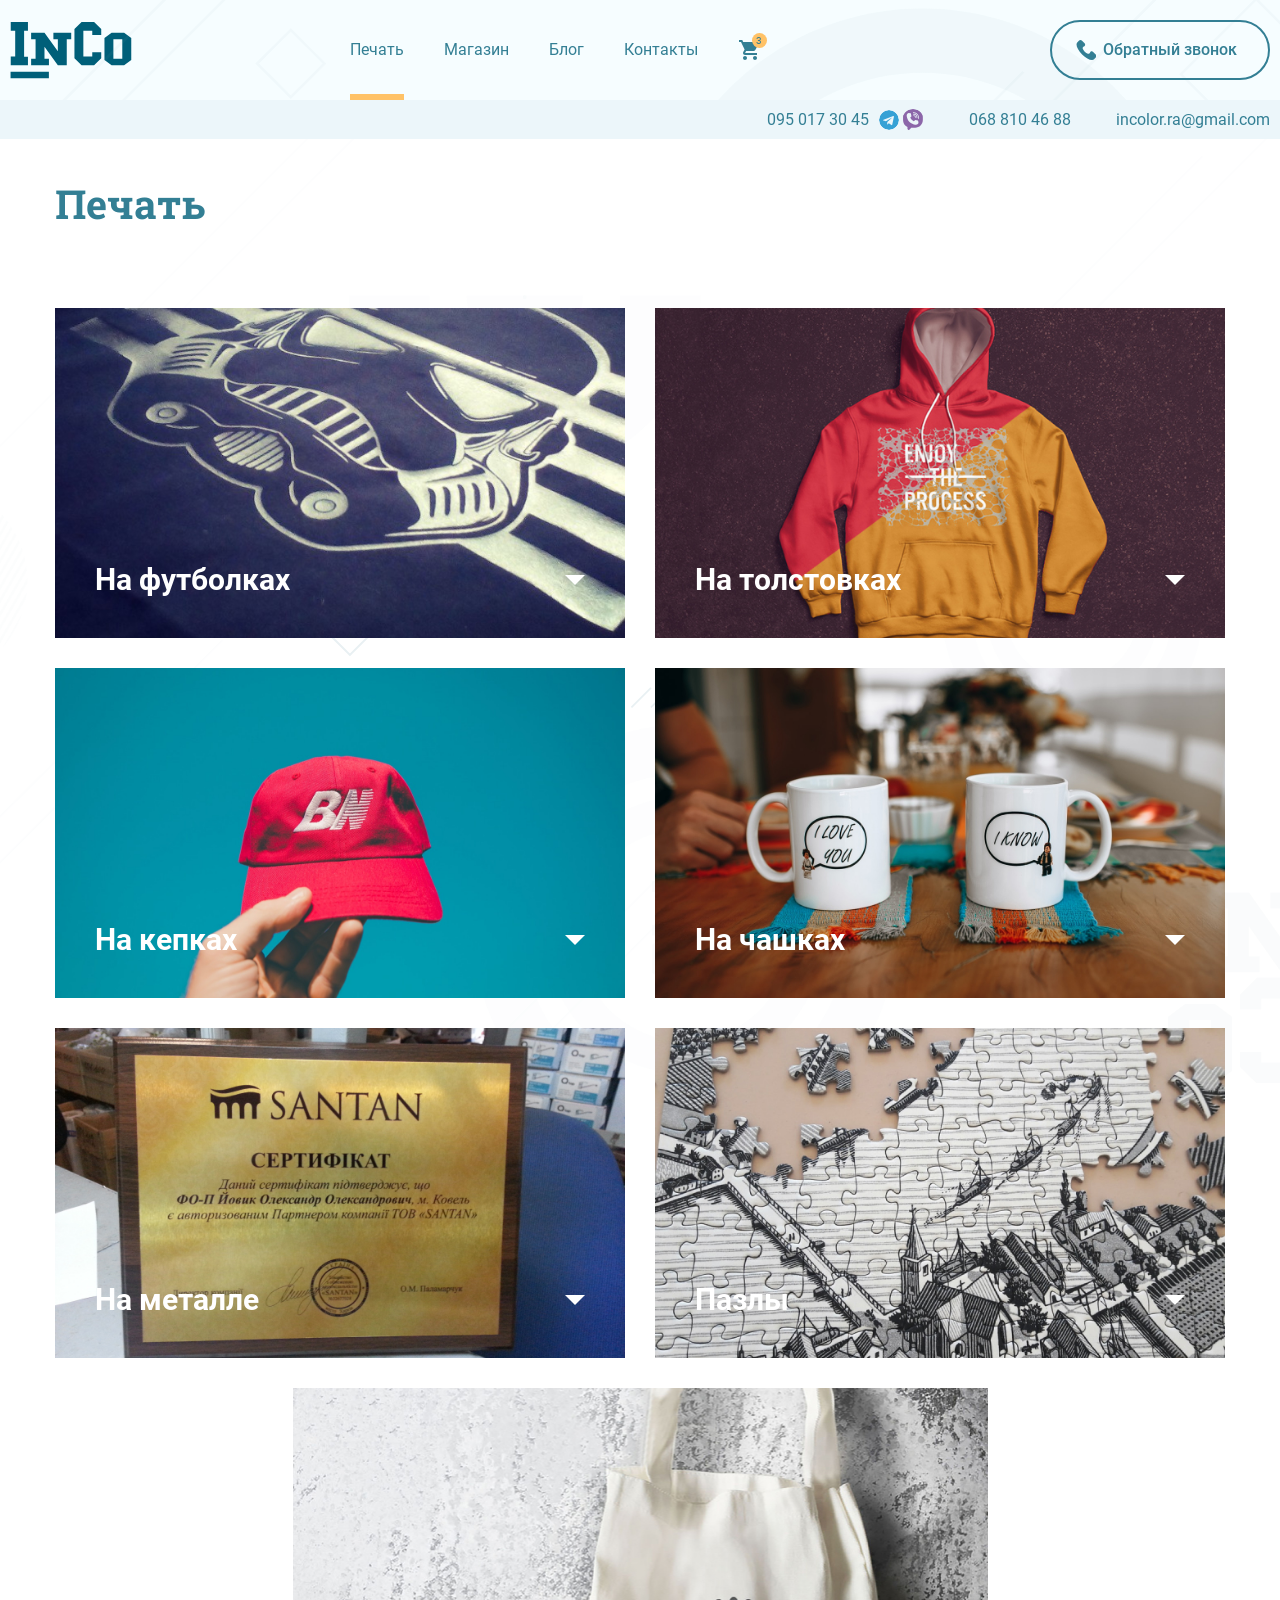
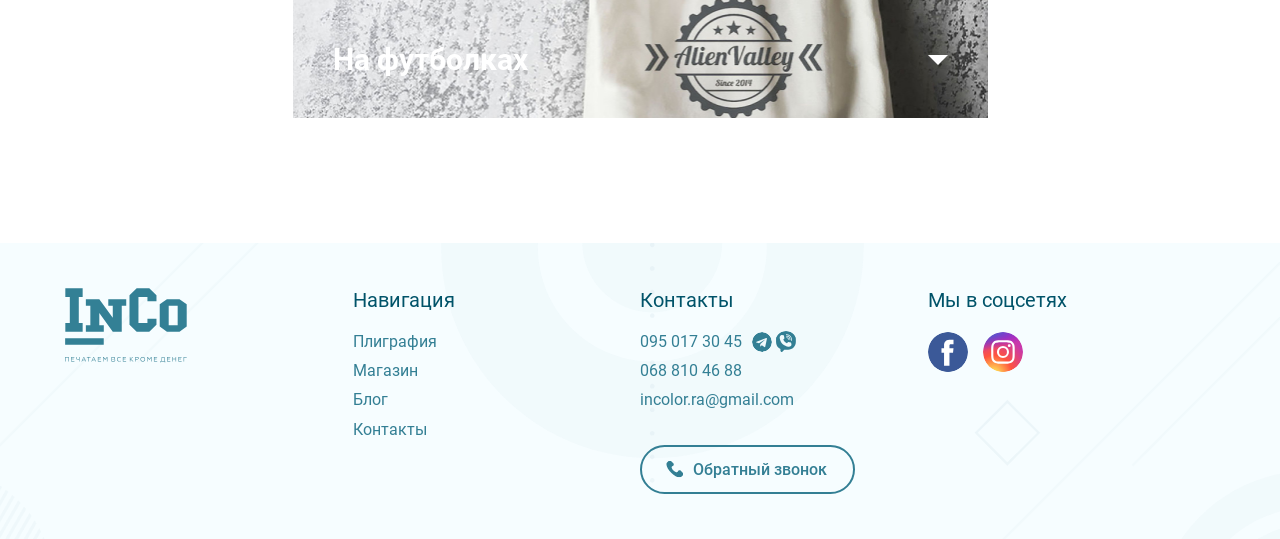
==== index.html @ 99d1b53f "rename file index" ====
<!DOCTYPE html>
<html lang="ru">

<head>
    <meta charset="UTF-8">
    <meta http-equiv="X-UA-Compatible" content="IE=edge">
    <meta name="viewport" content="width=device-width, initial-scale=1.0">
    <title>InColor | Печать</title>
    <link rel="stylesheet" href="css/style.min.css">
</head>

<body>

<header class="header header__secondary">
    <div class="container header__container">
        <div class="header__inner">
            <ul class="contacts contacts--main">
                <li class="contacts__item">
                    <a class="white-link contacts__link contacts__link--social" href="tel:+380950173045">
                        095 017 30 45
                    </a>
                </li>
                <li class="contacts__item">
                    <a class="white-link contacts__link" href="tel:+380688104688">
                        068 810 46 88
                    </a>
                </li>
                <li class="contacts__item">
                    <a class="white-link contacts__link" href="mailto:incolor.ra@gmail.com">
                        incolor.ra@gmail.com
                    </a>
                </li>
            </ul>
        </div>
        <nav class="header-menu">

            <button class="burger-btn burger-btn--white burger-btn--open" type="button">
                <span class="burger-btn__line burger-btn__line--white"></span>
                <span class="sr-only">Открыть меню</span>
            </button>

            <a class="logo header__logo" href="#">
                <img src="images/logo-sm.svg" width="122" height="57" alt="Логотип InColor">
            </a>

            <ul class="menu menu--main">
                <li class="menu__item">
                    <a class="white-link menu__link  menu__link--active" href="#">
                        Печать
                    </a>
                </li>
                <li class="menu__item">
                    <a class="white-link menu__link @shopActive" href="#">
                        Магазин
                    </a>
                </li>
                <li class="menu__item">
                    <a class="white-link menu__link @blogActive" href="#">
                        Блог
                    </a>
                </li>
                <li class="menu__item">
                    <a class="white-link menu__link @infoActive" href="#">
                        Контакты
                    </a>
                </li>
                <li class="menu__item">
                    <a class="cart cart--on" href="#">
                        <span class="cart__count">3</span>
                    </a>
                </li>
            </ul>


            <button class="callback-btn" type="button">Обратный звонок</button>
        </nav>

        <div class="mobile-menu">
            <div class="overlay"></div>
            <ul class="mobile-menu__inner">
                <li class="mobile-menu__item">
                    <button class="burger-btn burger-btn--close burger-btn--white" type="button">
                        <span class="sr-only">Закрыть меню</span>
                    </button>
                    <a class="logo mobile-menu__logo" href="#">
                        <img src="images/logo-sm.svg" width="122" height="57" alt="Логотип InColor">
                    </a>
                </li>
                <li class="mobile-menu__item">

                    <ul class="menu menu--mobile">
                        <li class="menu__item">
                            <a class="white-link menu__link--mobile menu__link--active" href="#">
                                Печать
                            </a>
                        </li>
                        <li class="menu__item">
                            <a class="white-link menu__link--mobile @shopActive" href="#">
                                Магазин
                            </a>
                        </li>
                        <li class="menu__item">
                            <a class="white-link menu__link--mobile @blogActive" href="#">
                                Блог
                            </a>
                        </li>
                        <li class="menu__item">
                            <a class="white-link menu__link--mobile @infoActive" href="#">
                                Контакты
                            </a>
                        </li>
                        <li class="menu__item">
                            <a class="white-link menu__link--mobile @basketActive" href="#">
                                Корзина
                            </a>
                        </li>
                    </ul>

                </li>
                <li class="mobile-menu__item">

                    <ul class="contacts mobile-menu__contacts">
                        <li class="contacts__item">
                            <a class="white-link contacts__link contacts__link contacts__link--social" href="tel:+380950173045">
                                095 017 30 45
                            </a>
                        </li>
                        <li class="contacts__item">
                            <a class="white-link contacts__link contacts__link" href="tel:+380688104688">
                                068 810 46 88
                            </a>
                        </li>
                        <li class="contacts__item">
                            <a class="white-link contacts__link contacts__link" href="mailto:incolor.ra@gmail.com">
                                incolor.ra@gmail.com
                            </a>
                        </li>
                    </ul>

                </li>
            </ul>
        </div>
    </div>
</header>

<main class="main main--secondary-bg">

    <div class="callback-overlay"></div>
<form class="callback" action="#" id="modal">
    <button class="callback__close" type="button">
        <span class="sr-only">Закрыть меню</span>
    </button>
    <h2 class="title callback__title">Обратный звонок</h2>
    <div class="callback__item">
        <label class="callback__label " for="name">
            Ваше имя
        </label>
        <input class="callback__field" type="text" id="name" name="name" placeholder="Ваше имя"
            required="required">
    </div>
    <div class="callback__item callback__item--phone">
        <label class="callback__label" for="tel">
            Телефон
        </label>
        <input class="callback__field callback__field" type="tel" id="tel" name="tel"
            placeholder="+38(ХХХ) ХХХ-ХХ-ХХ" required="required">
    </div>
    <button class="main-btn callback__main-btn" type="button">Отправить</button>
</form>

    <section class="section print">
    <div class="container print__container">
        <h1 class="title">Печать</h1>
        <ul class="print__wrapper">
            <li class="print__item print__item--tab" id="shirt">
                <div class="print__img">
                    <img src="../images/print/t-shirts.jpg" width="695" height="430" alt="Синяя футболка с принтом">
                </div>
                <button class="print__btn">На футболках</button>
            </li>
            <li class="print__item print__item--tab" id="sweatshirt">
                <div class="print__img">
                    <img src="../images/print/sweetshirt.jpg" width="695" height="430" alt="Синяя футболка с принтом">
                </div>
                <button class="print__btn">На толстовках</button>
            </li>
            <li class="print__item print__item--t-shirt">
                <form class="print-menu print-menu--left" action="#">

                    <ul class="print-menu__list">
                        <li class="print-menu__item print-menu__item--type">
                            <h2 class="print-menu__title">На чем печать</h2>

                            <ul class="print-menu__filter-list print-menu__filter-list--type">
                                <li class="print-menu__filter-item print-menu__filter-item--cloth">
                                    <input class="print-menu__checkbox" type="radio" id="t-shirt" name="cloth"
                                        value="t-shirt" checked>
                                    <label class="print-menu__label print-menu__label--t-shirt print-menu__label--cloth"
                                        for="t-shirt">Нa футболках</label>
                                </li>
                                <li class="print-menu__filter-item print-menu__filter-item--cloth">
                                    <input class="print-menu__checkbox" type="radio" id="polo" name="cloth"
                                        value="polo">
                                    <label class="print-menu__label print-menu__label--polo print-menu__label--cloth"
                                        for="polo">Нa поло</label>
                                </li>
                                <li class="print-menu__filter-item print-menu__filter-item--cloth">
                                    <input class="print-menu__checkbox" type="radio" id="long-sleeve" name="cloth"
                                        value="long-sleeve">
                                    <label
                                        class="print-menu__label print-menu__label--long-sleeve print-menu__label--cloth"
                                        for="long-sleeve">На лонгсливах</label>
                                </li>
                                <li class="print-menu__filter-item print-menu__filter-item--cloth">
                                    <input class="print-menu__checkbox" type="radio" id="sport-shirt" name="cloth"
                                        value="sport-shirt">
                                    <label class="print-menu__label print-menu__label--t-shirt print-menu__label--cloth"
                                        for="sport-shirt">Футболки спорт</label>
                                </li>
                            </ul>

                        </li>
                        <li class="print-menu__item">
                            <h2 class="print-menu__title">Пол</h2>

                            <ul class="print-menu__filter-list" id="gender">
                                <li class="print-menu__filter-item">
                                    <input class="print-menu__checkbox" type="radio" id="man" name="gender" value="man">
                                    <label class="print-menu__label" for="man">Мужской</label>
                                </li>
                                <li class="print-menu__filter-item">
                                    <input class="print-menu__checkbox" type="radio" id="woman" name="gender"
                                        value="woman">
                                    <label class="print-menu__label" for="woman">Женский</label>
                                </li>
                                <li class="print-menu__filter-item">
                                    <input class="print-menu__checkbox" type="radio" id="unisex" name="gender"
                                        value="unisex">
                                    <label class="print-menu__label" for="unisex">Унисекс</label>
                                </li>
                                <li class="print-menu__filter-item print-menu__filter-item--kids">
                                    <input class="print-menu__checkbox" type="radio" id="kids" name="gender"
                                        value="kids">
                                    <label class="print-menu__label print-menu__label--size" for="kids">Детский</label>
                                    <div class="print-menu__size">
                                        <table class="dimension">
                                            <tr>
                                                <th class="dimension__header">
                                                    <span>Возраст</span>
                                                    <span>(рост)</span>
                                                </th>
                                                <th class="dimension__header">
                                                    <span>3-4</span>
                                                    <span>(104)</span>

                                                </th>
                                                <th class="dimension__header">
                                                    <span>5-6</span>
                                                    <span>(116)</span>

                                                </th>
                                                <th class="dimension__header">
                                                    <span>7-8</span>
                                                    <span>(128)</span>

                                                </th>
                                                <th class="dimension__header">
                                                    <span>9-11</span>
                                                    <span>(140)</span>

                                                </th>
                                                <th class="dimension__header">
                                                    <span>12-14</span>
                                                    <span>(152)</span>
                                                </th>
                                            </tr>
                                            <tr>
                                                <td>Ширина</td>
                                                <td>32</td>
                                                <td>35</td>
                                                <td>38</td>
                                                <td>41</td>
                                                <td>43</td>
                                            </tr>
                                            <tr>
                                                <td>Длинна</td>
                                                <td>44</td>
                                                <td>49</td>
                                                <td>52</td>
                                                <td>58</td>
                                                <td>61</td>
                                            </tr>
                                            <tr>
                                                <td colspan="6">
                                                    <span class="dimension__info">
                                                        Реальные размеры могут отклоняться от указанных в допустимых
                                                        пределах
                                                    </span>
                                                </td>
                                            </tr>
                                        </table>
                                    </div>
                                </li>

                                <li class="print-menu__filter-item print-menu__filter-item--dimension">
                                    <span class="print-menu__caption print-menu__caption--size">
                                        Показать размерную сетку
                                    </span>
                                    <div class="print-menu__size">
                                        <table class="dimension">
                                            <tr>
                                                <th class="dimension__header">
                                                    <span>Возраст</span>
                                                    <span>(рост)</span>
                                                </th>
                                                <th class="dimension__header">
                                                    <span>3-4</span>
                                                    <span>(104)</span>

                                                </th>
                                                <th class="dimension__header">
                                                    <span>5-6</span>
                                                    <span>(116)</span>

                                                </th>
                                                <th class="dimension__header">
                                                    <span>7-8</span>
                                                    <span>(128)</span>

                                                </th>
                                                <th class="dimension__header">
                                                    <span>9-11</span>
                                                    <span>(140)</span>

                                                </th>
                                                <th class="dimension__header">
                                                    <span>12-14</span>
                                                    <span>(152)</span>
                                                </th>
                                            </tr>
                                            <tr>
                                                <td>Ширина</td>
                                                <td>32</td>
                                                <td>35</td>
                                                <td>38</td>
                                                <td>41</td>
                                                <td>43</td>
                                            </tr>
                                            <tr>
                                                <td>Длинна</td>
                                                <td>44</td>
                                                <td>49</td>
                                                <td>52</td>
                                                <td>58</td>
                                                <td>61</td>
                                            </tr>
                                            <tr>
                                                <td colspan="6">
                                                    <span class="dimension__info">
                                                        Реальные размеры могут отклоняться от указанных в допустимых
                                                        пределах
                                                    </span>
                                                </td>
                                            </tr>
                                        </table>
                                    </div>
                                </li>
                            </ul>
                            <h2 class="print-menu__title">Размер печати</h2>

                            <ul class="print-menu__filter-list print-menu__filter-list--size">
                                <li class=" print-menu__filter-item">
                                    <input class="print-menu__checkbox" type="radio" id="a3" name="forward-size"
                                        value="a3">
                                    <label class="print-menu__label" for="a3">a3</label>
                                </li>
                                <li class="print-menu__filter-item">
                                    <input class="print-menu__checkbox" type="radio" id="a4" name="forward-size"
                                        value="a4">
                                    <label class="print-menu__label" for="a4">a4</label>
                                </li>
                                <li class="print-menu__filter-item">
                                    <input class="print-menu__checkbox" type="radio" id="a5" name="forward-size"
                                        value="a5" checked>
                                    <label class="print-menu__label" for="a5">a5</label>
                                </li>
                                <li class="print-menu__filter-item">
                                    <input class="print-menu__checkbox" type="radio" id="a6" name="forward-size"
                                        value="a6">
                                    <label class="print-menu__label" for="a6">a6</label>
                                </li>
                            </ul>

                            <div class="print-menu__container">
                                <input class="print-menu__check" type="checkbox" id="add-size" name="add-size" checked>
                                <label class="print-menu__check-label" for="add-size">Добавить печать сзади</label>
                            </div>

                            <h2 class="print-menu__title print-menu__title--small">Размер печати сзади</h2>

                            <ul class="print-menu__filter-list print-menu__filter-list--active">
                                <li class="print-menu__filter-item">
                                    <input class="print-menu__checkbox" type="radio" id="a3b" name="backward-size"
                                        value="a3b">
                                    <label class="print-menu__label" for="a3b">a3</label>
                                </li>
                                <li class="print-menu__filter-item">
                                    <input class="print-menu__checkbox" type="radio" id="a4b" name="backward-size"
                                        value="a4b">
                                    <label class="print-menu__label" for="a4b">a4</label>
                                </li>
                                <li class="print-menu__filter-item">
                                    <input class="print-menu__checkbox" type="radio" id="a5b" name="backward-size"
                                        value="a5b" checked>
                                    <label class="print-menu__label" for="a5b">a5</label>
                                </li>
                                <li class="print-menu__filter-item">
                                    <input class="print-menu__checkbox" type="radio" id="a6b" name="backward-size"
                                        value="a6b">
                                    <label class="print-menu__label" for="a6b">a6</label>
                                </li>
                            </ul>
                        </li>
                        <li class="print-menu__item">
                            <h2 class="print-menu__title">Цвет футболки</h2>
                            <div class="print-menu__colors-container">
                                <figure class="print-menu__cloth">
                                    <img src="images/print/print-menu.jpg" width="126" height="145"
                                        alt="Пробник цвета футболки">
                                    <figcaption class="print-menu__caption print-menu__caption--color">Описание
                                    </figcaption>
                                </figure>

                                <ul class="print-menu__colors">
                                    <li class="print-menu__colors-item">
                                        <input class="print-menu__checkbox" type="radio" id="wh" name="color"
                                            value="wh">
                                        <label class="print-menu__label-color print-menu__label-color--wh"
                                            for="wh">wh</label>
                                    </li>
                                    <li class="print-menu__colors-item">
                                        <input class="print-menu__checkbox" type="radio" id="bg" name="color"
                                            value="bg">
                                        <label class="print-menu__label-color print-menu__label-color--bg"
                                            for="bg">bg</label>
                                    </li>
                                    <li class="print-menu__colors-item">
                                        <input class="print-menu__checkbox" type="radio" id="bk" name="color"
                                            value="bk">
                                        <label class="print-menu__label-color print-menu__label-color--bk"
                                            for="bk">bk</label>
                                    </li>
                                    <li class="print-menu__colors-item">
                                        <input class="print-menu__checkbox" type="radio" id="gf" name="color"
                                            value="gf">
                                        <label class="print-menu__label-color print-menu__label-color--gf"
                                            for="gf">gf</label>
                                    </li>
                                    <li class="print-menu__colors-item">
                                        <input class="print-menu__checkbox" type="radio" id="bu" name="color"
                                            value="bu">
                                        <label class="print-menu__label-color print-menu__label-color--bu"
                                            for="bu">bu</label>
                                    </li>
                                    <li class="print-menu__colors-item">
                                        <input class="print-menu__checkbox" type="radio" id="fu" name="color"
                                            value="fu">
                                        <label class="print-menu__label-color print-menu__label-color--fu"
                                            for="fu">fu</label>
                                    </li>
                                    <li class="print-menu__colors-item">
                                        <input class="print-menu__checkbox" type="radio" id="rd" name="color"
                                            value="rd">
                                        <label class="print-menu__label-color print-menu__label-color--rd"
                                            for="rd">rd</label>
                                    </li>
                                    <li class="print-menu__colors-item">
                                        <input class="print-menu__checkbox" type="radio" id="or" name="color"
                                            value="or">
                                        <label class="print-menu__label-color print-menu__label-color--or"
                                            for="or">or</label>
                                    </li>
                                    <li class="print-menu__colors-item">
                                        <input class="print-menu__checkbox" type="radio" id="sa" name="color" value="sa"
                                            checked>
                                        <label class="print-menu__label-color print-menu__label-color--sa"
                                            for="sa">sa</label>
                                    </li>
                                    <li class="print-menu__colors-item">
                                        <input class="print-menu__checkbox" type="radio" id="lm" name="color"
                                            value="lm">
                                        <label class="print-menu__label-color print-menu__label-color--lm"
                                            for="lm">lm</label>
                                    </li>
                                    <li class="print-menu__colors-item">
                                        <input class="print-menu__checkbox" type="radio" id="kg" name="color"
                                            value="kg">
                                        <label class="print-menu__label-color print-menu__label-color--kg"
                                            for="kg">kg</label>
                                    </li>
                                    <li class="print-menu__colors-item">
                                        <input class="print-menu__checkbox" type="radio" id="bg-g" name="color"
                                            value="bg-g">
                                        <label
                                            class="print-menu__label-color print-menu__label-color--bg-g print-menu__label--color"
                                            for="bg-g">bg</label>
                                    </li>
                                    <li class="print-menu__colors-item">
                                        <input class="print-menu__checkbox" type="radio" id="sk" name="color"
                                            value="sk">
                                        <label class="print-menu__label-color print-menu__label-color--sk"
                                            for="sk">sk</label>
                                    </li>
                                    <li class="print-menu__colors-item">
                                        <input class="print-menu__checkbox" type="radio" id="rb" name="color"
                                            value="rb">
                                        <label class="print-menu__label-color print-menu__label-color--rb"
                                            for="rb">rb</label>
                                    </li>
                                    <li class="print-menu__colors-item">
                                        <input class="print-menu__checkbox" type="radio" id="pu" name="color"
                                            value="pu">
                                        <label class="print-menu__label-color print-menu__label-color--pu"
                                            for="pu">pu</label>
                                    </li>
                                    <li class="print-menu__colors-item">
                                        <input class="print-menu__checkbox" type="radio" id="nv" name="color"
                                            value="nv">
                                        <label class="print-menu__label-color print-menu__label-color--nv"
                                            for="nv">nv</label>
                                    </li>
                                    <li class="print-menu__colors-item">
                                        <input class="print-menu__checkbox" type="radio" id="tu" name="color"
                                            value="tu">
                                        <label class="print-menu__label-color print-menu__label-color--tu"
                                            for="tu">tu</label>
                                    </li>
                                    <li class="print-menu__colors-item">
                                        <input class="print-menu__checkbox" type="radio" id="sy" name="color"
                                            value="sy">
                                        <label class="print-menu__label-color print-menu__label-color--sy"
                                            for="sy">sy</label>
                                    </li>
                                    <li class="print-menu__colors-item">
                                        <input class="print-menu__checkbox" type="radio" id="ch" name="color"
                                            value="ch">
                                        <label class="print-menu__label-color print-menu__label-color--ch"
                                            for="ch">ch</label>
                                    </li>
                                </ul>
                            </div>
                            <h2 class="print-menu__title">Технология печати</h2>

                            <ul class="print-menu__filter-list">
                                <li class="print-menu__filter-item">
                                    <input class="print-menu__checkbox" type="radio" id="digital" name="technology"
                                        value="digital">
                                    <label class="print-menu__label" for="digital">Цифровая</label>
                                </li>
                                <li class="print-menu__filter-item">
                                    <input class="print-menu__checkbox" type="radio" id="color-digital"
                                        name="technology" value="color-digital">
                                    <label class="print-menu__label" for="color-digital">Цифровая по цветным
                                        тканям</label>
                                </li>
                                <li class="print-menu__filter-item">
                                    <input class="print-menu__checkbox" type="radio" id="sublime" name="technology"
                                        value="sublime">
                                    <label class="print-menu__label" for="sublime">Сублимация</label>
                                </li>
                                <li class="print-menu__filter-item">
                                    <input class="print-menu__checkbox" type="radio" id="flex" name="technology"
                                        value="flex" checked>
                                    <label class="print-menu__label" for="flex">Флекс</label>
                                </li>
                            </ul>
                            <h2 class="print-menu__title">Тираж</h2>

                            <ul class="print-menu__filter-list">
                                <li class="print-menu__filter-item">
                                    <input class="print-menu__checkbox" type="radio" id="one" name="edition"
                                        value="one">
                                    <label class="print-menu__label" for="one">1</label>
                                </li>
                                <li class="print-menu__filter-item">
                                    <input class="print-menu__checkbox" type="radio" id="five" name="edition"
                                        value="five">
                                    <label class="print-menu__label" for="five">5</label>
                                </li>
                                <li class="print-menu__filter-item">
                                    <input class="print-menu__checkbox" type="radio" id="ten" name="edition"
                                        value="ten">
                                    <label class="print-menu__label" for="ten">10</label>
                                </li>
                                <li class="print-menu__filter-item">
                                    <input class="print-menu__checkbox" type="radio" id="thirty" name="edition"
                                        value="thirty" checked>
                                    <label class="print-menu__label" for="thirty">30</label>
                                </li>
                            </ul>

                        </li>
                    </ul>
                    <div class="print-menu__footer">
                        <span class="print-menu__total">Итого:</span>
                        <span class="print-menu__total-price">1140 грн</span>
                        <a class="main-btn print-menu__main-btn" href="#">Заказать</a>
                    </div>
                </form>
            </li>
            <li class="print__item print__item--sweatshirt">
                <form class="print-menu print-menu--right" action="#">

                    <ul class="print-menu__list">
                        <li class="print-menu__item print-menu__item--type">
                            <h2 class="print-menu__title">На чем печать</h2>

                            <ul class="print-menu__filter-list print-menu__filter-list--type">
                                <li class="print-menu__filter-item print-menu__filter-item--cloth">
                                    <input class="print-menu__checkbox" type="radio" id="t-shirt1" name="cloth" value="t-shirt"
                                        checked>
                                    <label class="print-menu__label print-menu__label--t-shirt print-menu__label--cloth"
                                        for="t-shirt1">Нa футболках</label>
                                </li>
                                <li class="print-menu__filter-item print-menu__filter-item--cloth">
                                    <input class="print-menu__checkbox" type="radio" id="polo1" name="cloth" value="polo">
                                    <label class="print-menu__label print-menu__label--polo print-menu__label--cloth"
                                        for="polo1">Нa поло</label>
                                </li>
                                <li class="print-menu__filter-item print-menu__filter-item--cloth">
                                    <input class="print-menu__checkbox" type="radio" id="long-sleeve1" name="cloth"
                                        value="long-sleeve">
                                    <label
                                        class="print-menu__label print-menu__label--long-sleeve print-menu__label--cloth"
                                        for="long-sleeve1">На лонгсливах</label>
                                </li>
                                <li class="print-menu__filter-item print-menu__filter-item--cloth">
                                    <input class="print-menu__checkbox" type="radio" id="sport-shirt1" name="cloth"
                                        value="sport-shirt">
                                    <label class="print-menu__label print-menu__label--t-shirt print-menu__label--cloth"
                                        for="sport-shirt1">Футболки спорт</label>
                                </li>
                            </ul>

                        </li>
                        <li class="print-menu__item">
                            <h2 class="print-menu__title">Пол</h2>

                            <ul class="print-menu__filter-list" id="gender">
                                <li class="print-menu__filter-item">
                                    <input class="print-menu__checkbox" type="radio" id="man1" name="gender" value="man">
                                    <label class="print-menu__label" for="man1">Мужской</label>
                                </li>
                                <li class="print-menu__filter-item">
                                    <input class="print-menu__checkbox" type="radio" id="woman1" name="gender"
                                        value="woman">
                                    <label class="print-menu__label" for="woman1">Женский</label>
                                </li>
                                <li class="print-menu__filter-item">
                                    <input class="print-menu__checkbox" type="radio" id="unisex1" name="gender"
                                        value="unisex">
                                    <label class="print-menu__label" for="unisex1">Унисекс</label>
                                </li>
                                <li class="print-menu__filter-item print-menu__filter-item--kids">
                                    <input class="print-menu__checkbox" type="radio" id="kids1" name="gender"
                                        value="kids">
                                    <label class="print-menu__label print-menu__label--size" for="kids1">Детский</label>
                                    <div class="print-menu__size print-menu__size--kids">
                                        <table class="dimension">
                                            <tr>
                                                <th class="dimension__header">
                                                    <span>Возраст</span>
                                                    <span>(рост)</span>
                                                </th>
                                                <th class="dimension__header">
                                                    <span>3-4</span>
                                                    <span>(104)</span>

                                                </th>
                                                <th class="dimension__header">
                                                    <span>5-6</span>
                                                    <span>(116)</span>

                                                </th>
                                                <th class="dimension__header">
                                                    <span>7-8</span>
                                                    <span>(128)</span>

                                                </th>
                                                <th class="dimension__header">
                                                    <span>9-11</span>
                                                    <span>(140)</span>

                                                </th>
                                                <th class="dimension__header">
                                                    <span>12-14</span>
                                                    <span>(152)</span>
                                                </th>
                                            </tr>
                                            <tr>
                                                <td>Ширина</td>
                                                <td>32</td>
                                                <td>35</td>
                                                <td>38</td>
                                                <td>41</td>
                                                <td>43</td>
                                            </tr>
                                            <tr>
                                                <td>Длинна</td>
                                                <td>44</td>
                                                <td>49</td>
                                                <td>52</td>
                                                <td>58</td>
                                                <td>61</td>
                                            </tr>
                                            <tr>
                                                <td colspan="6">
                                                    <span class="dimension__info">
                                                        Реальные размеры могут отклоняться от указанных в допустимых
                                                        пределах
                                                    </span>
                                                </td>
                                            </tr>
                                        </table>
                                    </div>
                                </li>

                                <li class="print-menu__filter-item print-menu__filter-item--dimension">
                                    <span class="print-menu__caption print-menu__caption--size">
                                        Показать размерную сетку
                                    </span>
                                    <div class="print-menu__size">
                                        <table class="dimension">
                                            <tr>
                                                <th class="dimension__header">
                                                    <span>Возраст</span>
                                                    <span>(рост)</span>
                                                </th>
                                                <th class="dimension__header">
                                                    <span>3-4</span>
                                                    <span>(104)</span>

                                                </th>
                                                <th class="dimension__header">
                                                    <span>5-6</span>
                                                    <span>(116)</span>

                                                </th>
                                                <th class="dimension__header">
                                                    <span>7-8</span>
                                                    <span>(128)</span>

                                                </th>
                                                <th class="dimension__header">
                                                    <span>9-11</span>
                                                    <span>(140)</span>

                                                </th>
                                                <th class="dimension__header">
                                                    <span>12-14</span>
                                                    <span>(152)</span>
                                                </th>
                                            </tr>
                                            <tr>
                                                <td>Ширина</td>
                                                <td>32</td>
                                                <td>35</td>
                                                <td>38</td>
                                                <td>41</td>
                                                <td>43</td>
                                            </tr>
                                            <tr>
                                                <td>Длинна</td>
                                                <td>44</td>
                                                <td>49</td>
                                                <td>52</td>
                                                <td>58</td>
                                                <td>61</td>
                                            </tr>
                                            <tr>
                                                <td colspan="6">
                                                    <span class="dimension__info">
                                                        Реальные размеры могут отклоняться от указанных в допустимых
                                                        пределах
                                                    </span>
                                                </td>
                                            </tr>
                                        </table>
                                    </div>
                                </li>
                            </ul>
                            <h2 class="print-menu__title">Размер печати</h2>

                            <ul class="print-menu__filter-list print-menu__filter-list--size">
                                <li class=" print-menu__filter-item">
                                    <input class="print-menu__checkbox" type="radio" id="a31" name="forward-size"
                                        value="a3">
                                    <label class="print-menu__label" for="a31">a3</label>
                                </li>
                                <li class="print-menu__filter-item">
                                    <input class="print-menu__checkbox" type="radio" id="a41" name="forward-size"
                                        value="a4">
                                    <label class="print-menu__label" for="a41">a4</label>
                                </li>
                                <li class="print-menu__filter-item">
                                    <input class="print-menu__checkbox" type="radio" id="a51" name="forward-size"
                                        value="a5" checked>
                                    <label class="print-menu__label" for="a51">a5</label>
                                </li>
                                <li class="print-menu__filter-item">
                                    <input class="print-menu__checkbox" type="radio" id="a61" name="forward-size"
                                        value="a6">
                                    <label class="print-menu__label" for="a61">a6</label>
                                </li>
                            </ul>

                            <div class="print-menu__container">
                                <input class="print-menu__check" type="checkbox" id="add-size1" name="add-size" checked>
                                <label class="print-menu__check-label" for="add-size1">Добавить печать сзади</label>
                            </div>

                            <h2 class="print-menu__title print-menu__title--small">Размер печати сзади</h2>

                            <ul class="print-menu__filter-list print-menu__filter-list--active">
                                <li class="print-menu__filter-item">
                                    <input class="print-menu__checkbox" type="radio" id="a3b1" name="backward-size"
                                        value="a3b">
                                    <label class="print-menu__label" for="a3b1">a3</label>
                                </li>
                                <li class="print-menu__filter-item">
                                    <input class="print-menu__checkbox" type="radio" id="a4b1" name="backward-size"
                                        value="a4b">
                                    <label class="print-menu__label" for="a4b1">a4</label>
                                </li>
                                <li class="print-menu__filter-item">
                                    <input class="print-menu__checkbox" type="radio" id="a5b1" name="backward-size"
                                        value="a5b" checked>
                                    <label class="print-menu__label" for="a5b1">a5</label>
                                </li>
                                <li class="print-menu__filter-item">
                                    <input class="print-menu__checkbox" type="radio" id="a6b1" name="backward-size"
                                        value="a6b">
                                    <label class="print-menu__label" for="a6b1">a6</label>
                                </li>
                            </ul>
                        </li>
                        <li class="print-menu__item">
                            <h2 class="print-menu__title">Цвет футболки</h2>
                            <div class="print-menu__colors-container">
                                <figure class="print-menu__cloth">
                                    <img src="images/print/print-menu.jpg" width="126" height="145"
                                        alt="Пробник цвета футболки">
                                    <figcaption class="print-menu__caption print-menu__caption--color">Описание
                                    </figcaption>
                                </figure>

                                <ul class="print-menu__colors">
                                    <li class="print-menu__colors-item">
                                        <input class="print-menu__checkbox" type="radio" id="wh1" name="color"
                                            value="wh">
                                        <label class="print-menu__label-color print-menu__label-color--wh"
                                            for="wh1">wh</label>
                                    </li>
                                    <li class="print-menu__colors-item">
                                        <input class="print-menu__checkbox" type="radio" id="bg1" name="color"
                                            value="bg">
                                        <label class="print-menu__label-color print-menu__label-color--bg"
                                            for="bg1">bg</label>
                                    </li>
                                    <li class="print-menu__colors-item">
                                        <input class="print-menu__checkbox" type="radio" id="bk1" name="color"
                                            value="bk">
                                        <label class="print-menu__label-color print-menu__label-color--bk"
                                            for="bk1">bk</label>
                                    </li>
                                    <li class="print-menu__colors-item">
                                        <input class="print-menu__checkbox" type="radio" id="gf1" name="color"
                                            value="gf">
                                        <label class="print-menu__label-color print-menu__label-color--gf"
                                            for="gf1">gf</label>
                                    </li>
                                    <li class="print-menu__colors-item">
                                        <input class="print-menu__checkbox" type="radio" id="bu1" name="color"
                                            value="bu">
                                        <label class="print-menu__label-color print-menu__label-color--bu"
                                            for="bu1">bu</label>
                                    </li>
                                    <li class="print-menu__colors-item">
                                        <input class="print-menu__checkbox" type="radio" id="fu1" name="color"
                                            value="fu">
                                        <label class="print-menu__label-color print-menu__label-color--fu"
                                            for="fu1">fu</label>
                                    </li>
                                    <li class="print-menu__colors-item">
                                        <input class="print-menu__checkbox" type="radio" id="rd1" name="color"
                                            value="rd">
                                        <label class="print-menu__label-color print-menu__label-color--rd"
                                            for="rd1">rd</label>
                                    </li>
                                    <li class="print-menu__colors-item">
                                        <input class="print-menu__checkbox" type="radio" id="or1" name="color"
                                            value="or">
                                        <label class="print-menu__label-color print-menu__label-color--or"
                                            for="or1">or</label>
                                    </li>
                                    <li class="print-menu__colors-item">
                                        <input class="print-menu__checkbox" type="radio" id="sa1" name="color" value="sa"
                                            checked>
                                        <label class="print-menu__label-color print-menu__label-color--sa"
                                            for="sa1">sa</label>
                                    </li>
                                    <li class="print-menu__colors-item">
                                        <input class="print-menu__checkbox" type="radio" id="lm1" name="color"
                                            value="lm">
                                        <label class="print-menu__label-color print-menu__label-color--lm"
                                            for="lm1">lm</label>
                                    </li>
                                    <li class="print-menu__colors-item">
                                        <input class="print-menu__checkbox" type="radio" id="kg1" name="color"
                                            value="kg">
                                        <label class="print-menu__label-color print-menu__label-color--kg"
                                            for="kg1">kg</label>
                                    </li>
                                    <li class="print-menu__colors-item">
                                        <input class="print-menu__checkbox" type="radio" id="bg-g1" name="color"
                                            value="bg-g">
                                        <label
                                            class="print-menu__label-color print-menu__label-color--bg-g print-menu__label--color"
                                            for="bg-g1">bg</label>
                                    </li>
                                    <li class="print-menu__colors-item">
                                        <input class="print-menu__checkbox" type="radio" id="sk1" name="color"
                                            value="sk">
                                        <label class="print-menu__label-color print-menu__label-color--sk"
                                            for="sk1">sk</label>
                                    </li>
                                    <li class="print-menu__colors-item">
                                        <input class="print-menu__checkbox" type="radio" id="rb1" name="color"
                                            value="rb">
                                        <label class="print-menu__label-color print-menu__label-color--rb"
                                            for="rb1">rb</label>
                                    </li>
                                    <li class="print-menu__colors-item">
                                        <input class="print-menu__checkbox" type="radio" id="pu1" name="color"
                                            value="pu">
                                        <label class="print-menu__label-color print-menu__label-color--pu"
                                            for="pu1">pu</label>
                                    </li>
                                    <li class="print-menu__colors-item">
                                        <input class="print-menu__checkbox" type="radio" id="nv1" name="color"
                                            value="nv">
                                        <label class="print-menu__label-color print-menu__label-color--nv"
                                            for="nv1">nv</label>
                                    </li>
                                    <li class="print-menu__colors-item">
                                        <input class="print-menu__checkbox" type="radio" id="tu1" name="color"
                                            value="tu">
                                        <label class="print-menu__label-color print-menu__label-color--tu"
                                            for="tu1">tu</label>
                                    </li>
                                    <li class="print-menu__colors-item">
                                        <input class="print-menu__checkbox" type="radio" id="sy1" name="color"
                                            value="sy">
                                        <label class="print-menu__label-color print-menu__label-color--sy"
                                            for="sy1">sy</label>
                                    </li>
                                    <li class="print-menu__colors-item">
                                        <input class="print-menu__checkbox" type="radio" id="ch1" name="color"
                                            value="ch">
                                        <label class="print-menu__label-color print-menu__label-color--ch"
                                            for="ch1">ch</label>
                                    </li>
                                </ul>
                            </div>
                            <h2 class="print-menu__title">Технология печати</h2>

                            <ul class="print-menu__filter-list">
                                <li class="print-menu__filter-item">
                                    <input class="print-menu__checkbox" type="radio" id="digital1" name="technology"
                                        value="digital">
                                    <label class="print-menu__label" for="digital1">Цифровая</label>
                                </li>
                                <li class="print-menu__filter-item">
                                    <input class="print-menu__checkbox" type="radio" id="color-digital1"
                                        name="technology" value="color-digital">
                                    <label class="print-menu__label" for="color-digital1">Цифровая по цветным
                                        тканям</label>
                                </li>
                                <li class="print-menu__filter-item">
                                    <input class="print-menu__checkbox" type="radio" id="sublime1" name="technology"
                                        value="sublime">
                                    <label class="print-menu__label" for="sublime1">Сублимация</label>
                                </li>
                                <li class="print-menu__filter-item">
                                    <input class="print-menu__checkbox" type="radio" id="flex1" name="technology"
                                        value="flex" checked>
                                    <label class="print-menu__label" for="flex1">Флекс</label>
                                </li>
                            </ul>
                            <h2 class="print-menu__title">Тираж</h2>

                            <ul class="print-menu__filter-list">
                                <li class="print-menu__filter-item">
                                    <input class="print-menu__checkbox" type="radio" id="one1" name="edition"
                                        value="one">
                                    <label class="print-menu__label" for="one1">1</label>
                                </li>
                                <li class="print-menu__filter-item">
                                    <input class="print-menu__checkbox" type="radio" id="five1" name="edition"
                                        value="five">
                                    <label class="print-menu__label" for="five1">5</label>
                                </li>
                                <li class="print-menu__filter-item">
                                    <input class="print-menu__checkbox" type="radio" id="ten1" name="edition"
                                        value="ten">
                                    <label class="print-menu__label" for="ten1">10</label>
                                </li>
                                <li class="print-menu__filter-item">
                                    <input class="print-menu__checkbox" type="radio" id="thirty1" name="edition"
                                        value="thirty" checked>
                                    <label class="print-menu__label" for="thirty1">30</label>
                                </li>
                            </ul>

                        </li>
                    </ul>
                    <div class="print-menu__footer">
                        <span class="print-menu__total">Итого:</span>
                        <span class="print-menu__total-price">1140 грн</span>
                        <a class="main-btn print-menu__main-btn" href="#">Заказать</a>
                    </div>
                </form>
            </li>
            <li class="print__item print__item--tab" id="caps">
                <div class="print__img">
                    <img src="../images/print/caps.jpg" width="695" height="430" alt="Синяя футболка с принтом">
                </div>
                <button class="print__btn">На кепках</button>
            </li>
            <li class="print__item print__item--tab" id="cups">
                <div class="print__img">
                    <img src="../images/print/cups.jpg" width="695" height="430" alt="Синяя футболка с принтом">
                </div>
                <button class="print__btn">На чашках</button>
            </li>
            <li class="print__item print__item--caps">
                <form class="print-menu print-menu--left" action="#">

                    <ul class="print-menu__list">
                        <li class="print-menu__item print-menu__item--type">
                            <h2 class="print-menu__title">На чем печать</h2>

                            <ul class="print-menu__filter-list print-menu__filter-list--type">
                                <li class="print-menu__filter-item print-menu__filter-item--cloth">
                                    <input class="print-menu__checkbox" type="radio" id="t-shirt2" name="cloth"
                                        value="t-shirt" checked>
                                    <label class="print-menu__label print-menu__label--t-shirt print-menu__label--cloth"
                                        for="t-shirt2">Нa футболках</label>
                                </li>
                                <li class="print-menu__filter-item print-menu__filter-item--cloth">
                                    <input class="print-menu__checkbox" type="radio" id="polo2" name="cloth"
                                        value="polo">
                                    <label class="print-menu__label print-menu__label--polo print-menu__label--cloth"
                                        for="polo2">Нa поло</label>
                                </li>
                                <li class="print-menu__filter-item print-menu__filter-item--cloth">
                                    <input class="print-menu__checkbox" type="radio" id="long-sleeve2" name="cloth"
                                        value="long-sleeve">
                                    <label
                                        class="print-menu__label print-menu__label--long-sleeve print-menu__label--cloth"
                                        for="long-sleeve2">На лонгсливах</label>
                                </li>
                                <li class="print-menu__filter-item print-menu__filter-item--cloth">
                                    <input class="print-menu__checkbox" type="radio" id="sport-shirt2" name="cloth"
                                        value="sport-shirt">
                                    <label class="print-menu__label print-menu__label--t-shirt print-menu__label--cloth"
                                        for="sport-shirt2">Футболки спорт</label>
                                </li>
                            </ul>

                        </li>
                        <li class="print-menu__item">
                            <h2 class="print-menu__title">Пол</h2>

                            <ul class="print-menu__filter-list" id="gender">
                                <li class="print-menu__filter-item">
                                    <input class="print-menu__checkbox" type="radio" id="man2" name="gender" value="man">
                                    <label class="print-menu__label" for="man2">Мужской</label>
                                </li>
                                <li class="print-menu__filter-item">
                                    <input class="print-menu__checkbox" type="radio" id="woman2" name="gender"
                                        value="woman">
                                    <label class="print-menu__label" for="woman2">Женский</label>
                                </li>
                                <li class="print-menu__filter-item">
                                    <input class="print-menu__checkbox" type="radio" id="unisex2" name="gender"
                                        value="unisex">
                                    <label class="print-menu__label" for="unisex2">Унисекс</label>
                                </li>
                                <li class="print-menu__filter-item print-menu__filter-item--kids">
                                    <input class="print-menu__checkbox" type="radio" id="kids2" name="gender"
                                        value="kids">
                                    <label class="print-menu__label print-menu__label--size" for="kids2">Детский</label>
                                    <div class="print-menu__size">
                                        <table class="dimension">
                                            <tr>
                                                <th class="dimension__header">
                                                    <span>Возраст</span>
                                                    <span>(рост)</span>
                                                </th>
                                                <th class="dimension__header">
                                                    <span>3-4</span>
                                                    <span>(104)</span>

                                                </th>
                                                <th class="dimension__header">
                                                    <span>5-6</span>
                                                    <span>(116)</span>

                                                </th>
                                                <th class="dimension__header">
                                                    <span>7-8</span>
                                                    <span>(128)</span>

                                                </th>
                                                <th class="dimension__header">
                                                    <span>9-11</span>
                                                    <span>(140)</span>

                                                </th>
                                                <th class="dimension__header">
                                                    <span>12-14</span>
                                                    <span>(152)</span>
                                                </th>
                                            </tr>
                                            <tr>
                                                <td>Ширина</td>
                                                <td>32</td>
                                                <td>35</td>
                                                <td>38</td>
                                                <td>41</td>
                                                <td>43</td>
                                            </tr>
                                            <tr>
                                                <td>Длинна</td>
                                                <td>44</td>
                                                <td>49</td>
                                                <td>52</td>
                                                <td>58</td>
                                                <td>61</td>
                                            </tr>
                                            <tr>
                                                <td colspan="6">
                                                    <span class="dimension__info">
                                                        Реальные размеры могут отклоняться от указанных в допустимых
                                                        пределах
                                                    </span>
                                                </td>
                                            </tr>
                                        </table>
                                    </div>
                                </li>

                                <li class="print-menu__filter-item print-menu__filter-item--dimension">
                                    <span class="print-menu__caption print-menu__caption--size">
                                        Показать размерную сетку
                                    </span>
                                    <div class="print-menu__size">
                                        <table class="dimension">
                                            <tr>
                                                <th class="dimension__header">
                                                    <span>Возраст</span>
                                                    <span>(рост)</span>
                                                </th>
                                                <th class="dimension__header">
                                                    <span>3-4</span>
                                                    <span>(104)</span>

                                                </th>
                                                <th class="dimension__header">
                                                    <span>5-6</span>
                                                    <span>(116)</span>

                                                </th>
                                                <th class="dimension__header">
                                                    <span>7-8</span>
                                                    <span>(128)</span>

                                                </th>
                                                <th class="dimension__header">
                                                    <span>9-11</span>
                                                    <span>(140)</span>

                                                </th>
                                                <th class="dimension__header">
                                                    <span>12-14</span>
                                                    <span>(152)</span>
                                                </th>
                                            </tr>
                                            <tr>
                                                <td>Ширина</td>
                                                <td>32</td>
                                                <td>35</td>
                                                <td>38</td>
                                                <td>41</td>
                                                <td>43</td>
                                            </tr>
                                            <tr>
                                                <td>Длинна</td>
                                                <td>44</td>
                                                <td>49</td>
                                                <td>52</td>
                                                <td>58</td>
                                                <td>61</td>
                                            </tr>
                                            <tr>
                                                <td colspan="6">
                                                    <span class="dimension__info">
                                                        Реальные размеры могут отклоняться от указанных в допустимых
                                                        пределах
                                                    </span>
                                                </td>
                                            </tr>
                                        </table>
                                    </div>
                                </li>
                            </ul>
                            <h2 class="print-menu__title">Размер печати</h2>

                            <ul class="print-menu__filter-list print-menu__filter-list--size">
                                <li class=" print-menu__filter-item">
                                    <input class="print-menu__checkbox" type="radio" id="a32" name="forward-size"
                                        value="a3">
                                    <label class="print-menu__label" for="a32">a3</label>
                                </li>
                                <li class="print-menu__filter-item">
                                    <input class="print-menu__checkbox" type="radio" id="a42" name="forward-size"
                                        value="a4">
                                    <label class="print-menu__label" for="a42">a4</label>
                                </li>
                                <li class="print-menu__filter-item">
                                    <input class="print-menu__checkbox" type="radio" id="a52" name="forward-size"
                                        value="a5" checked>
                                    <label class="print-menu__label" for="a52">a5</label>
                                </li>
                                <li class="print-menu__filter-item">
                                    <input class="print-menu__checkbox" type="radio" id="a62" name="forward-size"
                                        value="a6">
                                    <label class="print-menu__label" for="a62">a6</label>
                                </li>
                            </ul>

                            <div class="print-menu__container">
                                <input class="print-menu__check" type="checkbox" id="add-size2" name="add-size" checked>
                                <label class="print-menu__check-label" for="add-size2">Добавить печать сзади</label>
                            </div>

                            <h2 class="print-menu__title print-menu__title--small">Размер печати сзади</h2>

                            <ul class="print-menu__filter-list print-menu__filter-list--active">
                                <li class="print-menu__filter-item">
                                    <input class="print-menu__checkbox" type="radio" id="a3b2" name="backward-size"
                                        value="a3b">
                                    <label class="print-menu__label" for="a3b2">a3</label>
                                </li>
                                <li class="print-menu__filter-item">
                                    <input class="print-menu__checkbox" type="radio" id="a4b2" name="backward-size"
                                        value="a4b">
                                    <label class="print-menu__label" for="a4b2">a4</label>
                                </li>
                                <li class="print-menu__filter-item">
                                    <input class="print-menu__checkbox" type="radio" id="a5b2" name="backward-size"
                                        value="a5b" checked>
                                    <label class="print-menu__label" for="a5b2">a5</label>
                                </li>
                                <li class="print-menu__filter-item">
                                    <input class="print-menu__checkbox" type="radio" id="a6b2" name="backward-size"
                                        value="a6b">
                                    <label class="print-menu__label" for="a6b2">a6</label>
                                </li>
                            </ul>
                        </li>
                        <li class="print-menu__item">
                            <h2 class="print-menu__title">Цвет футболки</h2>
                            <div class="print-menu__colors-container">
                                <figure class="print-menu__cloth">
                                    <img src="images/print/print-menu.jpg" width="126" height="145"
                                        alt="Пробник цвета футболки">
                                    <figcaption class="print-menu__caption print-menu__caption--color">Описание
                                    </figcaption>
                                </figure>

                                <ul class="print-menu__colors">
                                    <li class="print-menu__colors-item">
                                        <input class="print-menu__checkbox" type="radio" id="wh2" name="color"
                                            value="wh">
                                        <label class="print-menu__label-color print-menu__label-color--wh"
                                            for="wh2">wh</label>
                                    </li>
                                    <li class="print-menu__colors-item">
                                        <input class="print-menu__checkbox" type="radio" id="bg2" name="color"
                                            value="bg">
                                        <label class="print-menu__label-color print-menu__label-color--bg"
                                            for="bg2">bg</label>
                                    </li>
                                    <li class="print-menu__colors-item">
                                        <input class="print-menu__checkbox" type="radio" id="bk2" name="color"
                                            value="bk">
                                        <label class="print-menu__label-color print-menu__label-color--bk"
                                            for="bk2">bk</label>
                                    </li>
                                    <li class="print-menu__colors-item">
                                        <input class="print-menu__checkbox" type="radio" id="gf2" name="color"
                                            value="gf">
                                        <label class="print-menu__label-color print-menu__label-color--gf"
                                            for="gf2">gf</label>
                                    </li>
                                    <li class="print-menu__colors-item">
                                        <input class="print-menu__checkbox" type="radio" id="bu2" name="color"
                                            value="bu">
                                        <label class="print-menu__label-color print-menu__label-color--bu"
                                            for="bu2">bu</label>
                                    </li>
                                    <li class="print-menu__colors-item">
                                        <input class="print-menu__checkbox" type="radio" id="fu2" name="color"
                                            value="fu">
                                        <label class="print-menu__label-color print-menu__label-color--fu"
                                            for="fu2">fu</label>
                                    </li>
                                    <li class="print-menu__colors-item">
                                        <input class="print-menu__checkbox" type="radio" id="rd2" name="color"
                                            value="rd">
                                        <label class="print-menu__label-color print-menu__label-color--rd"
                                            for="rd2">rd</label>
                                    </li>
                                    <li class="print-menu__colors-item">
                                        <input class="print-menu__checkbox" type="radio" id="or2" name="color"
                                            value="or">
                                        <label class="print-menu__label-color print-menu__label-color--or"
                                            for="or2">or</label>
                                    </li>
                                    <li class="print-menu__colors-item">
                                        <input class="print-menu__checkbox" type="radio" id="sa2" name="color" value="sa"
                                            checked>
                                        <label class="print-menu__label-color print-menu__label-color--sa"
                                            for="sa2">sa</label>
                                    </li>
                                    <li class="print-menu__colors-item">
                                        <input class="print-menu__checkbox" type="radio" id="lm2" name="color"
                                            value="lm">
                                        <label class="print-menu__label-color print-menu__label-color--lm"
                                            for="lm2">lm</label>
                                    </li>
                                    <li class="print-menu__colors-item">
                                        <input class="print-menu__checkbox" type="radio" id="kg2" name="color"
                                            value="kg">
                                        <label class="print-menu__label-color print-menu__label-color--kg"
                                            for="kg2">kg</label>
                                    </li>
                                    <li class="print-menu__colors-item">
                                        <input class="print-menu__checkbox" type="radio" id="bg-g2" name="color"
                                            value="bg-g">
                                        <label
                                            class="print-menu__label-color print-menu__label-color--bg-g print-menu__label--color"
                                            for="bg-g2">bg</label>
                                    </li>
                                    <li class="print-menu__colors-item">
                                        <input class="print-menu__checkbox" type="radio" id="sk2" name="color"
                                            value="sk">
                                        <label class="print-menu__label-color print-menu__label-color--sk"
                                            for="sk2">sk</label>
                                    </li>
                                    <li class="print-menu__colors-item">
                                        <input class="print-menu__checkbox" type="radio" id="rb2" name="color"
                                            value="rb">
                                        <label class="print-menu__label-color print-menu__label-color--rb"
                                            for="rb2">rb</label>
                                    </li>
                                    <li class="print-menu__colors-item">
                                        <input class="print-menu__checkbox" type="radio" id="pu2" name="color"
                                            value="pu">
                                        <label class="print-menu__label-color print-menu__label-color--pu"
                                            for="pu2">pu</label>
                                    </li>
                                    <li class="print-menu__colors-item">
                                        <input class="print-menu__checkbox" type="radio" id="nv2" name="color"
                                            value="nv">
                                        <label class="print-menu__label-color print-menu__label-color--nv"
                                            for="nv2">nv</label>
                                    </li>
                                    <li class="print-menu__colors-item">
                                        <input class="print-menu__checkbox" type="radio" id="tu2" name="color"
                                            value="tu">
                                        <label class="print-menu__label-color print-menu__label-color--tu"
                                            for="tu2">tu</label>
                                    </li>
                                    <li class="print-menu__colors-item">
                                        <input class="print-menu__checkbox" type="radio" id="sy2" name="color"
                                            value="sy">
                                        <label class="print-menu__label-color print-menu__label-color--sy"
                                            for="sy2">sy</label>
                                    </li>
                                    <li class="print-menu__colors-item">
                                        <input class="print-menu__checkbox" type="radio" id="ch2" name="color"
                                            value="ch">
                                        <label class="print-menu__label-color print-menu__label-color--ch"
                                            for="ch2">ch</label>
                                    </li>
                                </ul>
                            </div>
                            <h2 class="print-menu__title">Технология печати</h2>

                            <ul class="print-menu__filter-list">
                                <li class="print-menu__filter-item">
                                    <input class="print-menu__checkbox" type="radio" id="digital2" name="technology"
                                        value="digital">
                                    <label class="print-menu__label" for="digital2">Цифровая</label>
                                </li>
                                <li class="print-menu__filter-item">
                                    <input class="print-menu__checkbox" type="radio" id="color-digital2"
                                        name="technology" value="color-digital">
                                    <label class="print-menu__label" for="color-digital2">Цифровая по цветным
                                        тканям</label>
                                </li>
                                <li class="print-menu__filter-item">
                                    <input class="print-menu__checkbox" type="radio" id="sublime2" name="technology"
                                        value="sublime">
                                    <label class="print-menu__label" for="sublime2">Сублимация</label>
                                </li>
                                <li class="print-menu__filter-item">
                                    <input class="print-menu__checkbox" type="radio" id="flex2" name="technology"
                                        value="flex" checked>
                                    <label class="print-menu__label" for="flex2">Флекс</label>
                                </li>
                            </ul>
                            <h2 class="print-menu__title">Тираж</h2>

                            <ul class="print-menu__filter-list">
                                <li class="print-menu__filter-item">
                                    <input class="print-menu__checkbox" type="radio" id="one2" name="edition"
                                        value="one">
                                    <label class="print-menu__label" for="one2">1</label>
                                </li>
                                <li class="print-menu__filter-item">
                                    <input class="print-menu__checkbox" type="radio" id="five2" name="edition"
                                        value="five">
                                    <label class="print-menu__label" for="five2">5</label>
                                </li>
                                <li class="print-menu__filter-item">
                                    <input class="print-menu__checkbox" type="radio" id="ten2" name="edition"
                                        value="ten">
                                    <label class="print-menu__label" for="ten2">10</label>
                                </li>
                                <li class="print-menu__filter-item">
                                    <input class="print-menu__checkbox" type="radio" id="thirty2" name="edition"
                                        value="thirty" checked>
                                    <label class="print-menu__label" for="thirty2">30</label>
                                </li>
                            </ul>

                        </li>
                    </ul>
                    <div class="print-menu__footer">
                        <span class="print-menu__total">Итого:</span>
                        <span class="print-menu__total-price">1140 грн</span>
                        <a class="main-btn print-menu__main-btn" href="#">Заказать</a>
                    </div>
                </form>
            </li>
            <li class="print__item print__item--cups">
                <form class="print-menu print-menu--right" action="#">

                    <ul class="print-menu__list">
                        <li class="print-menu__item print-menu__item--type">
                            <h2 class="print-menu__title">На чем печать</h2>

                            <ul class="print-menu__filter-list print-menu__filter-list--type">
                                <li class="print-menu__filter-item print-menu__filter-item--cloth">
                                    <input class="print-menu__checkbox" type="radio" id="t-shirt3" name="cloth"
                                        value="t-shirt" checked>
                                    <label class="print-menu__label print-menu__label--t-shirt print-menu__label--cloth"
                                        for="t-shirt3">Нa футболках</label>
                                </li>
                                <li class="print-menu__filter-item print-menu__filter-item--cloth">
                                    <input class="print-menu__checkbox" type="radio" id="polo3" name="cloth"
                                        value="polo">
                                    <label class="print-menu__label print-menu__label--polo print-menu__label--cloth"
                                        for="polo3">Нa поло</label>
                                </li>
                                <li class="print-menu__filter-item print-menu__filter-item--cloth">
                                    <input class="print-menu__checkbox" type="radio" id="long-sleeve3" name="cloth"
                                        value="long-sleeve">
                                    <label
                                        class="print-menu__label print-menu__label--long-sleeve print-menu__label--cloth"
                                        for="long-sleeve3">На лонгсливах</label>
                                </li>
                                <li class="print-menu__filter-item print-menu__filter-item--cloth">
                                    <input class="print-menu__checkbox" type="radio" id="sport-shirt3" name="cloth"
                                        value="sport-shirt">
                                    <label class="print-menu__label print-menu__label--t-shirt print-menu__label--cloth"
                                        for="sport-shirt3">Футболки спорт</label>
                                </li>
                            </ul>

                        </li>
                        <li class="print-menu__item">
                            <h2 class="print-menu__title">Пол</h2>

                            <ul class="print-menu__filter-list" id="gender">
                                <li class="print-menu__filter-item">
                                    <input class="print-menu__checkbox" type="radio" id="man3" name="gender" value="man">
                                    <label class="print-menu__label" for="man3">Мужской</label>
                                </li>
                                <li class="print-menu__filter-item">
                                    <input class="print-menu__checkbox" type="radio" id="woman3" name="gender"
                                        value="woman">
                                    <label class="print-menu__label" for="woman3">Женский</label>
                                </li>
                                <li class="print-menu__filter-item">
                                    <input class="print-menu__checkbox" type="radio" id="unisex3" name="gender"
                                        value="unisex">
                                    <label class="print-menu__label" for="unisex3">Унисекс</label>
                                </li>
                                <li class="print-menu__filter-item print-menu__filter-item--kids">
                                    <input class="print-menu__checkbox" type="radio" id="kids3" name="gender"
                                        value="kids">
                                    <label class="print-menu__label print-menu__label--size" for="kids3">Детский</label>
                                    <div class="print-menu__size print-menu__size--kids">
                                        <table class="dimension">
                                            <tr>
                                                <th class="dimension__header">
                                                    <span>Возраст</span>
                                                    <span>(рост)</span>
                                                </th>
                                                <th class="dimension__header">
                                                    <span>3-4</span>
                                                    <span>(104)</span>

                                                </th>
                                                <th class="dimension__header">
                                                    <span>5-6</span>
                                                    <span>(116)</span>

                                                </th>
                                                <th class="dimension__header">
                                                    <span>7-8</span>
                                                    <span>(128)</span>

                                                </th>
                                                <th class="dimension__header">
                                                    <span>9-11</span>
                                                    <span>(140)</span>

                                                </th>
                                                <th class="dimension__header">
                                                    <span>12-14</span>
                                                    <span>(152)</span>
                                                </th>
                                            </tr>
                                            <tr>
                                                <td>Ширина</td>
                                                <td>32</td>
                                                <td>35</td>
                                                <td>38</td>
                                                <td>41</td>
                                                <td>43</td>
                                            </tr>
                                            <tr>
                                                <td>Длинна</td>
                                                <td>44</td>
                                                <td>49</td>
                                                <td>52</td>
                                                <td>58</td>
                                                <td>61</td>
                                            </tr>
                                            <tr>
                                                <td colspan="6">
                                                    <span class="dimension__info">
                                                        Реальные размеры могут отклоняться от указанных в допустимых
                                                        пределах
                                                    </span>
                                                </td>
                                            </tr>
                                        </table>
                                    </div>
                                </li>

                                <li class="print-menu__filter-item print-menu__filter-item--dimension">
                                    <span class="print-menu__caption print-menu__caption--size">
                                        Показать размерную сетку
                                    </span>
                                    <div class="print-menu__size">
                                        <table class="dimension">
                                            <tr>
                                                <th class="dimension__header">
                                                    <span>Возраст</span>
                                                    <span>(рост)</span>
                                                </th>
                                                <th class="dimension__header">
                                                    <span>3-4</span>
                                                    <span>(104)</span>

                                                </th>
                                                <th class="dimension__header">
                                                    <span>5-6</span>
                                                    <span>(116)</span>

                                                </th>
                                                <th class="dimension__header">
                                                    <span>7-8</span>
                                                    <span>(128)</span>

                                                </th>
                                                <th class="dimension__header">
                                                    <span>9-11</span>
                                                    <span>(140)</span>

                                                </th>
                                                <th class="dimension__header">
                                                    <span>12-14</span>
                                                    <span>(152)</span>
                                                </th>
                                            </tr>
                                            <tr>
                                                <td>Ширина</td>
                                                <td>32</td>
                                                <td>35</td>
                                                <td>38</td>
                                                <td>41</td>
                                                <td>43</td>
                                            </tr>
                                            <tr>
                                                <td>Длинна</td>
                                                <td>44</td>
                                                <td>49</td>
                                                <td>52</td>
                                                <td>58</td>
                                                <td>61</td>
                                            </tr>
                                            <tr>
                                                <td colspan="6">
                                                    <span class="dimension__info">
                                                        Реальные размеры могут отклоняться от указанных в допустимых
                                                        пределах
                                                    </span>
                                                </td>
                                            </tr>
                                        </table>
                                    </div>
                                </li>
                            </ul>
                            <h2 class="print-menu__title">Размер печати</h2>

                            <ul class="print-menu__filter-list print-menu__filter-list--size">
                                <li class=" print-menu__filter-item">
                                    <input class="print-menu__checkbox" type="radio" id="a33" name="forward-size"
                                        value="a3">
                                    <label class="print-menu__label" for="a33">a3</label>
                                </li>
                                <li class="print-menu__filter-item">
                                    <input class="print-menu__checkbox" type="radio" id="a43" name="forward-size"
                                        value="a4">
                                    <label class="print-menu__label" for="a43">a4</label>
                                </li>
                                <li class="print-menu__filter-item">
                                    <input class="print-menu__checkbox" type="radio" id="a53" name="forward-size"
                                        value="a5" checked>
                                    <label class="print-menu__label" for="a53">a5</label>
                                </li>
                                <li class="print-menu__filter-item">
                                    <input class="print-menu__checkbox" type="radio" id="a63" name="forward-size"
                                        value="a6">
                                    <label class="print-menu__label" for="a63">a6</label>
                                </li>
                            </ul>

                            <div class="print-menu__container">
                                <input class="print-menu__check" type="checkbox" id="add-size3" name="add-size" checked>
                                <label class="print-menu__check-label" for="add-size3">Добавить печать сзади</label>
                            </div>

                            <h2 class="print-menu__title print-menu__title--small">Размер печати сзади</h2>

                            <ul class="print-menu__filter-list print-menu__filter-list--active">
                                <li class="print-menu__filter-item">
                                    <input class="print-menu__checkbox" type="radio" id="a3b3" name="backward-size"
                                        value="a3b">
                                    <label class="print-menu__label" for="a3b3">a3</label>
                                </li>
                                <li class="print-menu__filter-item">
                                    <input class="print-menu__checkbox" type="radio" id="a4b3" name="backward-size"
                                        value="a4b">
                                    <label class="print-menu__label" for="a4b3">a4</label>
                                </li>
                                <li class="print-menu__filter-item">
                                    <input class="print-menu__checkbox" type="radio" id="a5b3" name="backward-size"
                                        value="a5b" checked>
                                    <label class="print-menu__label" for="a5b3">a5</label>
                                </li>
                                <li class="print-menu__filter-item">
                                    <input class="print-menu__checkbox" type="radio" id="a6b3" name="backward-size"
                                        value="a6b">
                                    <label class="print-menu__label" for="a6b3">a6</label>
                                </li>
                            </ul>
                        </li>
                        <li class="print-menu__item">
                            <h2 class="print-menu__title">Цвет футболки</h2>
                            <div class="print-menu__colors-container">
                                <figure class="print-menu__cloth">
                                    <img src="images/print/print-menu.jpg" width="126" height="145"
                                        alt="Пробник цвета футболки">
                                    <figcaption class="print-menu__caption print-menu__caption--color">Описание
                                    </figcaption>
                                </figure>

                                <ul class="print-menu__colors">
                                    <li class="print-menu__colors-item">
                                        <input class="print-menu__checkbox" type="radio" id="wh3" name="color"
                                            value="wh">
                                        <label class="print-menu__label-color print-menu__label-color--wh"
                                            for="wh3">wh</label>
                                    </li>
                                    <li class="print-menu__colors-item">
                                        <input class="print-menu__checkbox" type="radio" id="bg3" name="color"
                                            value="bg">
                                        <label class="print-menu__label-color print-menu__label-color--bg"
                                            for="bg3">bg</label>
                                    </li>
                                    <li class="print-menu__colors-item">
                                        <input class="print-menu__checkbox" type="radio" id="bk3" name="color"
                                            value="bk">
                                        <label class="print-menu__label-color print-menu__label-color--bk"
                                            for="bk3">bk</label>
                                    </li>
                                    <li class="print-menu__colors-item">
                                        <input class="print-menu__checkbox" type="radio" id="gf3" name="color"
                                            value="gf">
                                        <label class="print-menu__label-color print-menu__label-color--gf"
                                            for="gf3">gf</label>
                                    </li>
                                    <li class="print-menu__colors-item">
                                        <input class="print-menu__checkbox" type="radio" id="bu3" name="color"
                                            value="bu">
                                        <label class="print-menu__label-color print-menu__label-color--bu"
                                            for="bu3">bu</label>
                                    </li>
                                    <li class="print-menu__colors-item">
                                        <input class="print-menu__checkbox" type="radio" id="fu3" name="color"
                                            value="fu">
                                        <label class="print-menu__label-color print-menu__label-color--fu"
                                            for="fu3">fu</label>
                                    </li>
                                    <li class="print-menu__colors-item">
                                        <input class="print-menu__checkbox" type="radio" id="rd3" name="color"
                                            value="rd">
                                        <label class="print-menu__label-color print-menu__label-color--rd"
                                            for="rd3">rd</label>
                                    </li>
                                    <li class="print-menu__colors-item">
                                        <input class="print-menu__checkbox" type="radio" id="or3" name="color"
                                            value="or">
                                        <label class="print-menu__label-color print-menu__label-color--or"
                                            for="or3">or</label>
                                    </li>
                                    <li class="print-menu__colors-item">
                                        <input class="print-menu__checkbox" type="radio" id="sa3" name="color" value="sa"
                                            checked>
                                        <label class="print-menu__label-color print-menu__label-color--sa"
                                            for="sa3">sa</label>
                                    </li>
                                    <li class="print-menu__colors-item">
                                        <input class="print-menu__checkbox" type="radio" id="lm3" name="color"
                                            value="lm">
                                        <label class="print-menu__label-color print-menu__label-color--lm"
                                            for="lm3">lm</label>
                                    </li>
                                    <li class="print-menu__colors-item">
                                        <input class="print-menu__checkbox" type="radio" id="kg3" name="color"
                                            value="kg">
                                        <label class="print-menu__label-color print-menu__label-color--kg"
                                            for="kg3">kg</label>
                                    </li>
                                    <li class="print-menu__colors-item">
                                        <input class="print-menu__checkbox" type="radio" id="bg-g3" name="color"
                                            value="bg-g">
                                        <label
                                            class="print-menu__label-color print-menu__label-color--bg-g print-menu__label--color"
                                            for="bg-g3">bg</label>
                                    </li>
                                    <li class="print-menu__colors-item">
                                        <input class="print-menu__checkbox" type="radio" id="sk3" name="color"
                                            value="sk">
                                        <label class="print-menu__label-color print-menu__label-color--sk"
                                            for="sk3">sk</label>
                                    </li>
                                    <li class="print-menu__colors-item">
                                        <input class="print-menu__checkbox" type="radio" id="rb3" name="color"
                                            value="rb">
                                        <label class="print-menu__label-color print-menu__label-color--rb"
                                            for="rb3">rb</label>
                                    </li>
                                    <li class="print-menu__colors-item">
                                        <input class="print-menu__checkbox" type="radio" id="pu3" name="color"
                                            value="pu">
                                        <label class="print-menu__label-color print-menu__label-color--pu"
                                            for="pu3">pu</label>
                                    </li>
                                    <li class="print-menu__colors-item">
                                        <input class="print-menu__checkbox" type="radio" id="nv3" name="color"
                                            value="nv">
                                        <label class="print-menu__label-color print-menu__label-color--nv"
                                            for="nv3">nv</label>
                                    </li>
                                    <li class="print-menu__colors-item">
                                        <input class="print-menu__checkbox" type="radio" id="tu3" name="color"
                                            value="tu">
                                        <label class="print-menu__label-color print-menu__label-color--tu"
                                            for="tu3">tu</label>
                                    </li>
                                    <li class="print-menu__colors-item">
                                        <input class="print-menu__checkbox" type="radio" id="sy3" name="color"
                                            value="sy">
                                        <label class="print-menu__label-color print-menu__label-color--sy"
                                            for="sy3">sy</label>
                                    </li>
                                    <li class="print-menu__colors-item">
                                        <input class="print-menu__checkbox" type="radio" id="ch3" name="color"
                                            value="ch">
                                        <label class="print-menu__label-color print-menu__label-color--ch"
                                            for="ch3">ch</label>
                                    </li>
                                </ul>
                            </div>
                            <h2 class="print-menu__title">Технология печати</h2>

                            <ul class="print-menu__filter-list">
                                <li class="print-menu__filter-item">
                                    <input class="print-menu__checkbox" type="radio" id="digital3" name="technology"
                                        value="digital">
                                    <label class="print-menu__label" for="digital3">Цифровая</label>
                                </li>
                                <li class="print-menu__filter-item">
                                    <input class="print-menu__checkbox" type="radio" id="color-digital3"
                                        name="technology" value="color-digital">
                                    <label class="print-menu__label" for="color-digital3">Цифровая по цветным
                                        тканям</label>
                                </li>
                                <li class="print-menu__filter-item">
                                    <input class="print-menu__checkbox" type="radio" id="sublime3" name="technology"
                                        value="sublime">
                                    <label class="print-menu__label" for="sublime3">Сублимация</label>
                                </li>
                                <li class="print-menu__filter-item">
                                    <input class="print-menu__checkbox" type="radio" id="flex3" name="technology"
                                        value="flex" checked>
                                    <label class="print-menu__label" for="flex3">Флекс</label>
                                </li>
                            </ul>
                            <h2 class="print-menu__title">Тираж</h2>

                            <ul class="print-menu__filter-list">
                                <li class="print-menu__filter-item">
                                    <input class="print-menu__checkbox" type="radio" id="one3" name="edition"
                                        value="one">
                                    <label class="print-menu__label" for="one3">1</label>
                                </li>
                                <li class="print-menu__filter-item">
                                    <input class="print-menu__checkbox" type="radio" id="five3" name="edition"
                                        value="five">
                                    <label class="print-menu__label" for="five3">5</label>
                                </li>
                                <li class="print-menu__filter-item">
                                    <input class="print-menu__checkbox" type="radio" id="ten3" name="edition"
                                        value="ten">
                                    <label class="print-menu__label" for="ten3">10</label>
                                </li>
                                <li class="print-menu__filter-item">
                                    <input class="print-menu__checkbox" type="radio" id="thirty3" name="edition"
                                        value="thirty" checked>
                                    <label class="print-menu__label" for="thirty3">30</label>
                                </li>
                            </ul>

                        </li>
                    </ul>
                    <div class="print-menu__footer">
                        <span class="print-menu__total">Итого:</span>
                        <span class="print-menu__total-price">1140 грн</span>
                        <a class="main-btn print-menu__main-btn" href="#">Заказать</a>
                    </div>
                </form>
            </li>
            <li class="print__item print__item--tab" id="sert">
                <div class="print__img">
                    <img src="../images/print/sert.jpg" width="695" height="430" alt="Синяя футболка с принтом">
                </div>
                <button class="print__btn">На металле</button>
            </li>
            <li class="print__item print__item--tab" id="pazzle">
                <div class="print__img">
                    <img src="../images/print/pazzles.jpg" width="695" height="430" alt="Синяя футболка с принтом">
                </div>
                <button class="print__btn">Пазлы</button>
            </li>
            <li class="print__item print__item--sert">
                <form class="print-menu print-menu--left" action="#">

                    <ul class="print-menu__list">
                        <li class="print-menu__item print-menu__item--type">
                            <h2 class="print-menu__title">На чем печать</h2>

                            <ul class="print-menu__filter-list print-menu__filter-list--type">
                                <li class="print-menu__filter-item print-menu__filter-item--cloth">
                                    <input class="print-menu__checkbox" type="radio" id="t-shirt4" name="cloth"
                                        value="t-shirt4" checked>
                                    <label class="print-menu__label print-menu__label--t-shirt print-menu__label--cloth"
                                        for="t-shirt">Нa футболках</label>
                                </li>
                                <li class="print-menu__filter-item print-menu__filter-item--cloth">
                                    <input class="print-menu__checkbox" type="radio" id="polo4" name="cloth"
                                        value="polo">
                                    <label class="print-menu__label print-menu__label--polo print-menu__label--cloth"
                                        for="polo4">Нa поло</label>
                                </li>
                                <li class="print-menu__filter-item print-menu__filter-item--cloth">
                                    <input class="print-menu__checkbox" type="radio" id="long-sleeve4" name="cloth"
                                        value="long-sleeve">
                                    <label
                                        class="print-menu__label print-menu__label--long-sleeve print-menu__label--cloth"
                                        for="long-sleeve4">На лонгсливах</label>
                                </li>
                                <li class="print-menu__filter-item print-menu__filter-item--cloth">
                                    <input class="print-menu__checkbox" type="radio" id="sport-shirt4" name="cloth"
                                        value="sport-shirt">
                                    <label class="print-menu__label print-menu__label--t-shirt print-menu__label--cloth"
                                        for="sport-shirt4">Футболки спорт</label>
                                </li>
                            </ul>

                        </li>
                        <li class="print-menu__item">
                            <h2 class="print-menu__title">Пол</h2>

                            <ul class="print-menu__filter-list" id="gender">
                                <li class="print-menu__filter-item">
                                    <input class="print-menu__checkbox" type="radio" id="man4" name="gender" value="man">
                                    <label class="print-menu__label" for="man4">Мужской</label>
                                </li>
                                <li class="print-menu__filter-item">
                                    <input class="print-menu__checkbox" type="radio" id="woman4" name="gender"
                                        value="woman">
                                    <label class="print-menu__label" for="woman4">Женский</label>
                                </li>
                                <li class="print-menu__filter-item">
                                    <input class="print-menu__checkbox" type="radio" id="unisex4" name="gender"
                                        value="unisex">
                                    <label class="print-menu__label" for="unisex4">Унисекс</label>
                                </li>
                                <li class="print-menu__filter-item print-menu__filter-item--kids">
                                    <input class="print-menu__checkbox" type="radio" id="kids4" name="gender"
                                        value="kids">
                                    <label class="print-menu__label print-menu__label--size" for="kids4">Детский</label>
                                    <div class="print-menu__size">
                                        <table class="dimension">
                                            <tr>
                                                <th class="dimension__header">
                                                    <span>Возраст</span>
                                                    <span>(рост)</span>
                                                </th>
                                                <th class="dimension__header">
                                                    <span>3-4</span>
                                                    <span>(104)</span>

                                                </th>
                                                <th class="dimension__header">
                                                    <span>5-6</span>
                                                    <span>(116)</span>

                                                </th>
                                                <th class="dimension__header">
                                                    <span>7-8</span>
                                                    <span>(128)</span>

                                                </th>
                                                <th class="dimension__header">
                                                    <span>9-11</span>
                                                    <span>(140)</span>

                                                </th>
                                                <th class="dimension__header">
                                                    <span>12-14</span>
                                                    <span>(152)</span>
                                                </th>
                                            </tr>
                                            <tr>
                                                <td>Ширина</td>
                                                <td>32</td>
                                                <td>35</td>
                                                <td>38</td>
                                                <td>41</td>
                                                <td>43</td>
                                            </tr>
                                            <tr>
                                                <td>Длинна</td>
                                                <td>44</td>
                                                <td>49</td>
                                                <td>52</td>
                                                <td>58</td>
                                                <td>61</td>
                                            </tr>
                                            <tr>
                                                <td colspan="6">
                                                    <span class="dimension__info">
                                                        Реальные размеры могут отклоняться от указанных в допустимых
                                                        пределах
                                                    </span>
                                                </td>
                                            </tr>
                                        </table>
                                    </div>
                                </li>

                                <li class="print-menu__filter-item print-menu__filter-item--dimension">
                                    <span class="print-menu__caption print-menu__caption--size">
                                        Показать размерную сетку
                                    </span>
                                    <div class="print-menu__size">
                                        <table class="dimension">
                                            <tr>
                                                <th class="dimension__header">
                                                    <span>Возраст</span>
                                                    <span>(рост)</span>
                                                </th>
                                                <th class="dimension__header">
                                                    <span>3-4</span>
                                                    <span>(104)</span>

                                                </th>
                                                <th class="dimension__header">
                                                    <span>5-6</span>
                                                    <span>(116)</span>

                                                </th>
                                                <th class="dimension__header">
                                                    <span>7-8</span>
                                                    <span>(128)</span>

                                                </th>
                                                <th class="dimension__header">
                                                    <span>9-11</span>
                                                    <span>(140)</span>

                                                </th>
                                                <th class="dimension__header">
                                                    <span>12-14</span>
                                                    <span>(152)</span>
                                                </th>
                                            </tr>
                                            <tr>
                                                <td>Ширина</td>
                                                <td>32</td>
                                                <td>35</td>
                                                <td>38</td>
                                                <td>41</td>
                                                <td>43</td>
                                            </tr>
                                            <tr>
                                                <td>Длинна</td>
                                                <td>44</td>
                                                <td>49</td>
                                                <td>52</td>
                                                <td>58</td>
                                                <td>61</td>
                                            </tr>
                                            <tr>
                                                <td colspan="6">
                                                    <span class="dimension__info">
                                                        Реальные размеры могут отклоняться от указанных в допустимых
                                                        пределах
                                                    </span>
                                                </td>
                                            </tr>
                                        </table>
                                    </div>
                                </li>
                            </ul>
                            <h2 class="print-menu__title">Размер печати</h2>

                            <ul class="print-menu__filter-list print-menu__filter-list--size">
                                <li class=" print-menu__filter-item">
                                    <input class="print-menu__checkbox" type="radio" id="a34" name="forward-size"
                                        value="a3">
                                    <label class="print-menu__label" for="a34">a3</label>
                                </li>
                                <li class="print-menu__filter-item">
                                    <input class="print-menu__checkbox" type="radio" id="a44" name="forward-size"
                                        value="a4">
                                    <label class="print-menu__label" for="a44">a4</label>
                                </li>
                                <li class="print-menu__filter-item">
                                    <input class="print-menu__checkbox" type="radio" id="a54" name="forward-size"
                                        value="a5" checked>
                                    <label class="print-menu__label" for="a54">a5</label>
                                </li>
                                <li class="print-menu__filter-item">
                                    <input class="print-menu__checkbox" type="radio" id="a64" name="forward-size"
                                        value="a6">
                                    <label class="print-menu__label" for="a64">a6</label>
                                </li>
                            </ul>

                            <div class="print-menu__container">
                                <input class="print-menu__check" type="checkbox" id="add-size4" name="add-size" checked>
                                <label class="print-menu__check-label" for="add-size4">Добавить печать сзади</label>
                            </div>

                            <h2 class="print-menu__title print-menu__title--small">Размер печати сзади</h2>

                            <ul class="print-menu__filter-list print-menu__filter-list--active">
                                <li class="print-menu__filter-item">
                                    <input class="print-menu__checkbox" type="radio" id="a3b4" name="backward-size"
                                        value="a3b">
                                    <label class="print-menu__label" for="a3b4">a3</label>
                                </li>
                                <li class="print-menu__filter-item">
                                    <input class="print-menu__checkbox" type="radio" id="a4b4" name="backward-size"
                                        value="a4b">
                                    <label class="print-menu__label" for="a4b4">a4</label>
                                </li>
                                <li class="print-menu__filter-item">
                                    <input class="print-menu__checkbox" type="radio" id="a5b4" name="backward-size"
                                        value="a5b" checked>
                                    <label class="print-menu__label" for="a5b4">a5</label>
                                </li>
                                <li class="print-menu__filter-item">
                                    <input class="print-menu__checkbox" type="radio" id="a6b4" name="backward-size"
                                        value="a6b">
                                    <label class="print-menu__label" for="a6b4">a6</label>
                                </li>
                            </ul>
                        </li>
                        <li class="print-menu__item">
                            <h2 class="print-menu__title">Цвет футболки</h2>
                            <div class="print-menu__colors-container">
                                <figure class="print-menu__cloth">
                                    <img src="images/print/print-menu.jpg" width="126" height="145"
                                        alt="Пробник цвета футболки">
                                    <figcaption class="print-menu__caption print-menu__caption--color">Описание
                                    </figcaption>
                                </figure>

                                <ul class="print-menu__colors">
                                    <li class="print-menu__colors-item">
                                        <input class="print-menu__checkbox" type="radio" id="wh4" name="color"
                                            value="wh">
                                        <label class="print-menu__label-color print-menu__label-color--wh"
                                            for="wh4">wh</label>
                                    </li>
                                    <li class="print-menu__colors-item">
                                        <input class="print-menu__checkbox" type="radio" id="bg4" name="color"
                                            value="bg">
                                        <label class="print-menu__label-color print-menu__label-color--bg"
                                            for="bg4">bg</label>
                                    </li>
                                    <li class="print-menu__colors-item">
                                        <input class="print-menu__checkbox" type="radio" id="bk4" name="color"
                                            value="bk">
                                        <label class="print-menu__label-color print-menu__label-color--bk"
                                            for="bk4">bk</label>
                                    </li>
                                    <li class="print-menu__colors-item">
                                        <input class="print-menu__checkbox" type="radio" id="gf4" name="color"
                                            value="gf">
                                        <label class="print-menu__label-color print-menu__label-color--gf"
                                            for="gf4">gf</label>
                                    </li>
                                    <li class="print-menu__colors-item">
                                        <input class="print-menu__checkbox" type="radio" id="bu4" name="color"
                                            value="bu">
                                        <label class="print-menu__label-color print-menu__label-color--bu"
                                            for="bu4">bu</label>
                                    </li>
                                    <li class="print-menu__colors-item">
                                        <input class="print-menu__checkbox" type="radio" id="fu4" name="color"
                                            value="fu">
                                        <label class="print-menu__label-color print-menu__label-color--fu"
                                            for="fu4">fu</label>
                                    </li>
                                    <li class="print-menu__colors-item">
                                        <input class="print-menu__checkbox" type="radio" id="rd4" name="color"
                                            value="rd">
                                        <label class="print-menu__label-color print-menu__label-color--rd"
                                            for="rd4">rd</label>
                                    </li>
                                    <li class="print-menu__colors-item">
                                        <input class="print-menu__checkbox" type="radio" id="or4" name="color"
                                            value="or">
                                        <label class="print-menu__label-color print-menu__label-color--or"
                                            for="or4">or</label>
                                    </li>
                                    <li class="print-menu__colors-item">
                                        <input class="print-menu__checkbox" type="radio" id="sa4" name="color" value="sa"
                                            checked>
                                        <label class="print-menu__label-color print-menu__label-color--sa"
                                            for="sa4">sa</label>
                                    </li>
                                    <li class="print-menu__colors-item">
                                        <input class="print-menu__checkbox" type="radio" id="lm4" name="color"
                                            value="lm">
                                        <label class="print-menu__label-color print-menu__label-color--lm"
                                            for="lm4">lm</label>
                                    </li>
                                    <li class="print-menu__colors-item">
                                        <input class="print-menu__checkbox" type="radio" id="kg4" name="color"
                                            value="kg">
                                        <label class="print-menu__label-color print-menu__label-color--kg"
                                            for="kg4">kg</label>
                                    </li>
                                    <li class="print-menu__colors-item">
                                        <input class="print-menu__checkbox" type="radio" id="bg-g4" name="color"
                                            value="bg-g">
                                        <label
                                            class="print-menu__label-color print-menu__label-color--bg-g print-menu__label--color"
                                            for="bg-g4">bg</label>
                                    </li>
                                    <li class="print-menu__colors-item">
                                        <input class="print-menu__checkbox" type="radio" id="sk4" name="color"
                                            value="sk">
                                        <label class="print-menu__label-color print-menu__label-color--sk"
                                            for="sk4">sk</label>
                                    </li>
                                    <li class="print-menu__colors-item">
                                        <input class="print-menu__checkbox" type="radio" id="rb4" name="color"
                                            value="rb">
                                        <label class="print-menu__label-color print-menu__label-color--rb"
                                            for="rb4">rb</label>
                                    </li>
                                    <li class="print-menu__colors-item">
                                        <input class="print-menu__checkbox" type="radio" id="pu4" name="color"
                                            value="pu">
                                        <label class="print-menu__label-color print-menu__label-color--pu"
                                            for="pu4">pu</label>
                                    </li>
                                    <li class="print-menu__colors-item">
                                        <input class="print-menu__checkbox" type="radio" id="nv4" name="color"
                                            value="nv">
                                        <label class="print-menu__label-color print-menu__label-color--nv"
                                            for="nv4">nv</label>
                                    </li>
                                    <li class="print-menu__colors-item">
                                        <input class="print-menu__checkbox" type="radio" id="tu4" name="color"
                                            value="tu">
                                        <label class="print-menu__label-color print-menu__label-color--tu"
                                            for="tu4">tu</label>
                                    </li>
                                    <li class="print-menu__colors-item">
                                        <input class="print-menu__checkbox" type="radio" id="sy4" name="color"
                                            value="sy">
                                        <label class="print-menu__label-color print-menu__label-color--sy"
                                            for="sy4">sy</label>
                                    </li>
                                    <li class="print-menu__colors-item">
                                        <input class="print-menu__checkbox" type="radio" id="ch4" name="color"
                                            value="ch">
                                        <label class="print-menu__label-color print-menu__label-color--ch"
                                            for="ch4">ch</label>
                                    </li>
                                </ul>
                            </div>
                            <h2 class="print-menu__title">Технология печати</h2>

                            <ul class="print-menu__filter-list">
                                <li class="print-menu__filter-item">
                                    <input class="print-menu__checkbox" type="radio" id="digital4" name="technology"
                                        value="digital">
                                    <label class="print-menu__label" for="digital4">Цифровая</label>
                                </li>
                                <li class="print-menu__filter-item">
                                    <input class="print-menu__checkbox" type="radio" id="color-digital4"
                                        name="technology" value="color-digital">
                                    <label class="print-menu__label" for="color-digital4">Цифровая по цветным
                                        тканям</label>
                                </li>
                                <li class="print-menu__filter-item">
                                    <input class="print-menu__checkbox" type="radio" id="sublime4" name="technology"
                                        value="sublime">
                                    <label class="print-menu__label" for="sublime4">Сублимация</label>
                                </li>
                                <li class="print-menu__filter-item">
                                    <input class="print-menu__checkbox" type="radio" id="flex4" name="technology"
                                        value="flex" checked>
                                    <label class="print-menu__label" for="flex4">Флекс</label>
                                </li>
                            </ul>
                            <h2 class="print-menu__title">Тираж</h2>

                            <ul class="print-menu__filter-list">
                                <li class="print-menu__filter-item">
                                    <input class="print-menu__checkbox" type="radio" id="one4" name="edition"
                                        value="one">
                                    <label class="print-menu__label" for="one4">1</label>
                                </li>
                                <li class="print-menu__filter-item">
                                    <input class="print-menu__checkbox" type="radio" id="five4" name="edition"
                                        value="five">
                                    <label class="print-menu__label" for="five4">5</label>
                                </li>
                                <li class="print-menu__filter-item">
                                    <input class="print-menu__checkbox" type="radio" id="ten4" name="edition"
                                        value="ten">
                                    <label class="print-menu__label" for="ten4">10</label>
                                </li>
                                <li class="print-menu__filter-item">
                                    <input class="print-menu__checkbox" type="radio" id="thirty4" name="edition"
                                        value="thirty" checked>
                                    <label class="print-menu__label" for="thirty4">30</label>
                                </li>
                            </ul>

                        </li>
                    </ul>
                    <div class="print-menu__footer">
                        <span class="print-menu__total">Итого:</span>
                        <span class="print-menu__total-price">1140 грн</span>
                        <a class="main-btn print-menu__main-btn" href="#">Заказать</a>
                    </div>
                </form>
            </li>
            <li class="print__item print__item--pazzle">
                <form class="print-menu print-menu--right" action="#">

                    <ul class="print-menu__list">
                        <li class="print-menu__item print-menu__item--type">
                            <h2 class="print-menu__title">На чем печать</h2>

                            <ul class="print-menu__filter-list print-menu__filter-list--type">
                                <li class="print-menu__filter-item print-menu__filter-item--cloth">
                                    <input class="print-menu__checkbox" type="radio" id="t-shirt5" name="cloth"
                                        value="t-shirt" checked>
                                    <label class="print-menu__label print-menu__label--t-shirt print-menu__label--cloth"
                                        for="t-shirt5">Нa футболках</label>
                                </li>
                                <li class="print-menu__filter-item print-menu__filter-item--cloth">
                                    <input class="print-menu__checkbox" type="radio" id="polo5" name="cloth"
                                        value="polo">
                                    <label class="print-menu__label print-menu__label--polo print-menu__label--cloth"
                                        for="polo5">Нa поло</label>
                                </li>
                                <li class="print-menu__filter-item print-menu__filter-item--cloth">
                                    <input class="print-menu__checkbox" type="radio" id="long-sleeve5" name="cloth"
                                        value="long-sleeve">
                                    <label
                                        class="print-menu__label print-menu__label--long-sleeve print-menu__label--cloth"
                                        for="long-sleeve5">На лонгсливах</label>
                                </li>
                                <li class="print-menu__filter-item print-menu__filter-item--cloth">
                                    <input class="print-menu__checkbox" type="radio" id="sport-shirt5" name="cloth"
                                        value="sport-shirt">
                                    <label class="print-menu__label print-menu__label--t-shirt print-menu__label--cloth"
                                        for="sport-shirt5">Футболки спорт</label>
                                </li>
                            </ul>

                        </li>
                        <li class="print-menu__item">
                            <h2 class="print-menu__title">Пол</h2>

                            <ul class="print-menu__filter-list" id="gender">
                                <li class="print-menu__filter-item">
                                    <input class="print-menu__checkbox" type="radio" id="man5" name="gender" value="man">
                                    <label class="print-menu__label" for="man5">Мужской</label>
                                </li>
                                <li class="print-menu__filter-item">
                                    <input class="print-menu__checkbox" type="radio" id="woman5" name="gender"
                                        value="woman">
                                    <label class="print-menu__label" for="woman5">Женский</label>
                                </li>
                                <li class="print-menu__filter-item">
                                    <input class="print-menu__checkbox" type="radio" id="unisex5" name="gender"
                                        value="unisex">
                                    <label class="print-menu__label" for="unisex5">Унисекс</label>
                                </li>
                                <li class="print-menu__filter-item print-menu__filter-item--kids">
                                    <input class="print-menu__checkbox" type="radio" id="kids5" name="gender"
                                        value="kids">
                                    <label class="print-menu__label print-menu__label--size" for="kids5">Детский</label>
                                    <div class="print-menu__size print-menu__size--kids">
                                        <table class="dimension">
                                            <tr>
                                                <th class="dimension__header">
                                                    <span>Возраст</span>
                                                    <span>(рост)</span>
                                                </th>
                                                <th class="dimension__header">
                                                    <span>3-4</span>
                                                    <span>(104)</span>

                                                </th>
                                                <th class="dimension__header">
                                                    <span>5-6</span>
                                                    <span>(116)</span>

                                                </th>
                                                <th class="dimension__header">
                                                    <span>7-8</span>
                                                    <span>(128)</span>

                                                </th>
                                                <th class="dimension__header">
                                                    <span>9-11</span>
                                                    <span>(140)</span>

                                                </th>
                                                <th class="dimension__header">
                                                    <span>12-14</span>
                                                    <span>(152)</span>
                                                </th>
                                            </tr>
                                            <tr>
                                                <td>Ширина</td>
                                                <td>32</td>
                                                <td>35</td>
                                                <td>38</td>
                                                <td>41</td>
                                                <td>43</td>
                                            </tr>
                                            <tr>
                                                <td>Длинна</td>
                                                <td>44</td>
                                                <td>49</td>
                                                <td>52</td>
                                                <td>58</td>
                                                <td>61</td>
                                            </tr>
                                            <tr>
                                                <td colspan="6">
                                                    <span class="dimension__info">
                                                        Реальные размеры могут отклоняться от указанных в допустимых
                                                        пределах
                                                    </span>
                                                </td>
                                            </tr>
                                        </table>
                                    </div>
                                </li>

                                <li class="print-menu__filter-item print-menu__filter-item--dimension">
                                    <span class="print-menu__caption print-menu__caption--size">
                                        Показать размерную сетку
                                    </span>
                                    <div class="print-menu__size">
                                        <table class="dimension">
                                            <tr>
                                                <th class="dimension__header">
                                                    <span>Возраст</span>
                                                    <span>(рост)</span>
                                                </th>
                                                <th class="dimension__header">
                                                    <span>3-4</span>
                                                    <span>(104)</span>

                                                </th>
                                                <th class="dimension__header">
                                                    <span>5-6</span>
                                                    <span>(116)</span>

                                                </th>
                                                <th class="dimension__header">
                                                    <span>7-8</span>
                                                    <span>(128)</span>

                                                </th>
                                                <th class="dimension__header">
                                                    <span>9-11</span>
                                                    <span>(140)</span>

                                                </th>
                                                <th class="dimension__header">
                                                    <span>12-14</span>
                                                    <span>(152)</span>
                                                </th>
                                            </tr>
                                            <tr>
                                                <td>Ширина</td>
                                                <td>32</td>
                                                <td>35</td>
                                                <td>38</td>
                                                <td>41</td>
                                                <td>43</td>
                                            </tr>
                                            <tr>
                                                <td>Длинна</td>
                                                <td>44</td>
                                                <td>49</td>
                                                <td>52</td>
                                                <td>58</td>
                                                <td>61</td>
                                            </tr>
                                            <tr>
                                                <td colspan="6">
                                                    <span class="dimension__info">
                                                        Реальные размеры могут отклоняться от указанных в допустимых
                                                        пределах
                                                    </span>
                                                </td>
                                            </tr>
                                        </table>
                                    </div>
                                </li>
                            </ul>
                            <h2 class="print-menu__title">Размер печати</h2>

                            <ul class="print-menu__filter-list print-menu__filter-list--size">
                                <li class=" print-menu__filter-item">
                                    <input class="print-menu__checkbox" type="radio" id="a35" name="forward-size"
                                        value="a3">
                                    <label class="print-menu__label" for="a35">a3</label>
                                </li>
                                <li class="print-menu__filter-item">
                                    <input class="print-menu__checkbox" type="radio" id="a45" name="forward-size"
                                        value="a4">
                                    <label class="print-menu__label" for="a45">a4</label>
                                </li>
                                <li class="print-menu__filter-item">
                                    <input class="print-menu__checkbox" type="radio" id="a55" name="forward-size"
                                        value="a5" checked>
                                    <label class="print-menu__label" for="a55">a5</label>
                                </li>
                                <li class="print-menu__filter-item">
                                    <input class="print-menu__checkbox" type="radio" id="a65" name="forward-size"
                                        value="a6">
                                    <label class="print-menu__label" for="a65">a6</label>
                                </li>
                            </ul>

                            <div class="print-menu__container">
                                <input class="print-menu__check" type="checkbox" id="add-size5" name="add-size" checked>
                                <label class="print-menu__check-label" for="add-size5">Добавить печать сзади</label>
                            </div>

                            <h2 class="print-menu__title print-menu__title--small">Размер печати сзади</h2>

                            <ul class="print-menu__filter-list print-menu__filter-list--active">
                                <li class="print-menu__filter-item">
                                    <input class="print-menu__checkbox" type="radio" id="a3b5" name="backward-size"
                                        value="a3b">
                                    <label class="print-menu__label" for="a3b5">a3</label>
                                </li>
                                <li class="print-menu__filter-item">
                                    <input class="print-menu__checkbox" type="radio" id="a4b5" name="backward-size"
                                        value="a4b">
                                    <label class="print-menu__label" for="a4b5">a4</label>
                                </li>
                                <li class="print-menu__filter-item">
                                    <input class="print-menu__checkbox" type="radio" id="a5b5" name="backward-size"
                                        value="a5b" checked>
                                    <label class="print-menu__label" for="a5b5">a5</label>
                                </li>
                                <li class="print-menu__filter-item">
                                    <input class="print-menu__checkbox" type="radio" id="a6b5" name="backward-size"
                                        value="a6b">
                                    <label class="print-menu__label" for="a6b5">a6</label>
                                </li>
                            </ul>
                        </li>
                        <li class="print-menu__item">
                            <h2 class="print-menu__title">Цвет футболки</h2>
                            <div class="print-menu__colors-container">
                                <figure class="print-menu__cloth">
                                    <img src="images/print/print-menu.jpg" width="126" height="145"
                                        alt="Пробник цвета футболки">
                                    <figcaption class="print-menu__caption print-menu__caption--color">Описание
                                    </figcaption>
                                </figure>

                                <ul class="print-menu__colors">
                                    <li class="print-menu__colors-item">
                                        <input class="print-menu__checkbox" type="radio" id="wh5" name="color"
                                            value="wh">
                                        <label class="print-menu__label-color print-menu__label-color--wh"
                                            for="wh5">wh</label>
                                    </li>
                                    <li class="print-menu__colors-item">
                                        <input class="print-menu__checkbox" type="radio" id="bg5" name="color"
                                            value="bg">
                                        <label class="print-menu__label-color print-menu__label-color--bg"
                                            for="bg5">bg</label>
                                    </li>
                                    <li class="print-menu__colors-item">
                                        <input class="print-menu__checkbox" type="radio" id="bk5" name="color"
                                            value="bk">
                                        <label class="print-menu__label-color print-menu__label-color--bk"
                                            for="bk5">bk</label>
                                    </li>
                                    <li class="print-menu__colors-item">
                                        <input class="print-menu__checkbox" type="radio" id="gf5" name="color"
                                            value="gf">
                                        <label class="print-menu__label-color print-menu__label-color--gf"
                                            for="gf5">gf</label>
                                    </li>
                                    <li class="print-menu__colors-item">
                                        <input class="print-menu__checkbox" type="radio" id="bu5" name="color"
                                            value="bu">
                                        <label class="print-menu__label-color print-menu__label-color--bu"
                                            for="bu5">bu</label>
                                    </li>
                                    <li class="print-menu__colors-item">
                                        <input class="print-menu__checkbox" type="radio" id="fu5" name="color"
                                            value="fu">
                                        <label class="print-menu__label-color print-menu__label-color--fu"
                                            for="fu5">fu</label>
                                    </li>
                                    <li class="print-menu__colors-item">
                                        <input class="print-menu__checkbox" type="radio" id="rd5" name="color"
                                            value="rd">
                                        <label class="print-menu__label-color print-menu__label-color--rd"
                                            for="rd5">rd</label>
                                    </li>
                                    <li class="print-menu__colors-item">
                                        <input class="print-menu__checkbox" type="radio" id="or5" name="color"
                                            value="or">
                                        <label class="print-menu__label-color print-menu__label-color--or"
                                            for="or5">or</label>
                                    </li>
                                    <li class="print-menu__colors-item">
                                        <input class="print-menu__checkbox" type="radio" id="sa5" name="color" value="sa"
                                            checked>
                                        <label class="print-menu__label-color print-menu__label-color--sa"
                                            for="sa5">sa</label>
                                    </li>
                                    <li class="print-menu__colors-item">
                                        <input class="print-menu__checkbox" type="radio" id="lm5" name="color"
                                            value="lm">
                                        <label class="print-menu__label-color print-menu__label-color--lm"
                                            for="lm5">lm</label>
                                    </li>
                                    <li class="print-menu__colors-item">
                                        <input class="print-menu__checkbox" type="radio" id="kg5" name="color"
                                            value="kg">
                                        <label class="print-menu__label-color print-menu__label-color--kg"
                                            for="kg5">kg</label>
                                    </li>
                                    <li class="print-menu__colors-item">
                                        <input class="print-menu__checkbox" type="radio" id="bg-g5" name="color"
                                            value="bg-g">
                                        <label
                                            class="print-menu__label-color print-menu__label-color--bg-g print-menu__label--color"
                                            for="bg-g5">bg</label>
                                    </li>
                                    <li class="print-menu__colors-item">
                                        <input class="print-menu__checkbox" type="radio" id="sk5" name="color"
                                            value="sk">
                                        <label class="print-menu__label-color print-menu__label-color--sk"
                                            for="sk5">sk</label>
                                    </li>
                                    <li class="print-menu__colors-item">
                                        <input class="print-menu__checkbox" type="radio" id="rb5" name="color"
                                            value="rb">
                                        <label class="print-menu__label-color print-menu__label-color--rb"
                                            for="rb5">rb</label>
                                    </li>
                                    <li class="print-menu__colors-item">
                                        <input class="print-menu__checkbox" type="radio" id="pu5" name="color"
                                            value="pu">
                                        <label class="print-menu__label-color print-menu__label-color--pu"
                                            for="pu5">pu</label>
                                    </li>
                                    <li class="print-menu__colors-item">
                                        <input class="print-menu__checkbox" type="radio" id="nv5" name="color"
                                            value="nv">
                                        <label class="print-menu__label-color print-menu__label-color--nv"
                                            for="nv5">nv</label>
                                    </li>
                                    <li class="print-menu__colors-item">
                                        <input class="print-menu__checkbox" type="radio" id="tu5" name="color"
                                            value="tu">
                                        <label class="print-menu__label-color print-menu__label-color--tu"
                                            for="tu5">tu</label>
                                    </li>
                                    <li class="print-menu__colors-item">
                                        <input class="print-menu__checkbox" type="radio" id="sy5" name="color"
                                            value="sy">
                                        <label class="print-menu__label-color print-menu__label-color--sy"
                                            for="sy5">sy</label>
                                    </li>
                                    <li class="print-menu__colors-item">
                                        <input class="print-menu__checkbox" type="radio" id="ch5" name="color"
                                            value="ch">
                                        <label class="print-menu__label-color print-menu__label-color--ch"
                                            for="ch5">ch</label>
                                    </li>
                                </ul>
                            </div>
                            <h2 class="print-menu__title">Технология печати</h2>

                            <ul class="print-menu__filter-list">
                                <li class="print-menu__filter-item">
                                    <input class="print-menu__checkbox" type="radio" id="digital5" name="technology"
                                        value="digital">
                                    <label class="print-menu__label" for="digital5">Цифровая</label>
                                </li>
                                <li class="print-menu__filter-item">
                                    <input class="print-menu__checkbox" type="radio" id="color-digital5"
                                        name="technology" value="color-digital">
                                    <label class="print-menu__label" for="color-digital5">Цифровая по цветным
                                        тканям</label>
                                </li>
                                <li class="print-menu__filter-item">
                                    <input class="print-menu__checkbox" type="radio" id="sublime5" name="technology"
                                        value="sublime">
                                    <label class="print-menu__label" for="sublime5">Сублимация</label>
                                </li>
                                <li class="print-menu__filter-item">
                                    <input class="print-menu__checkbox" type="radio" id="flex5" name="technology"
                                        value="flex" checked>
                                    <label class="print-menu__label" for="flex5">Флекс</label>
                                </li>
                            </ul>
                            <h2 class="print-menu__title">Тираж</h2>

                            <ul class="print-menu__filter-list">
                                <li class="print-menu__filter-item">
                                    <input class="print-menu__checkbox" type="radio" id="one5" name="edition"
                                        value="one">
                                    <label class="print-menu__label" for="one5">1</label>
                                </li>
                                <li class="print-menu__filter-item">
                                    <input class="print-menu__checkbox" type="radio" id="five5" name="edition"
                                        value="five">
                                    <label class="print-menu__label" for="five5">5</label>
                                </li>
                                <li class="print-menu__filter-item">
                                    <input class="print-menu__checkbox" type="radio" id="ten5" name="edition"
                                        value="ten">
                                    <label class="print-menu__label" for="ten5">10</label>
                                </li>
                                <li class="print-menu__filter-item">
                                    <input class="print-menu__checkbox" type="radio" id="thirty5" name="edition"
                                        value="thirty" checked>
                                    <label class="print-menu__label" for="thirty5">30</label>
                                </li>
                            </ul>

                        </li>
                    </ul>
                    <div class="print-menu__footer">
                        <span class="print-menu__total">Итого:</span>
                        <span class="print-menu__total-price">1140 грн</span>
                        <a class="main-btn print-menu__main-btn" href="#">Заказать</a>
                    </div>
                </form>
            </li>
            <li class="print__item print__item--tab print__item--center" id="bags">
                <div class="print__img">
                    <img src="../images/print/eco-bags.jpg" width="695" height="430" alt="Синяя футболка с принтом">
                </div>
                <button class="print__btn">На футболках</button>
            </li>
            <li class="print__item print__item--bags">
                <form class="print-menu print-menu--left" action="#">

                    <ul class="print-menu__list">
                        <li class="print-menu__item print-menu__item--type">
                            <h2 class="print-menu__title">На чем печать</h2>

                            <ul class="print-menu__filter-list print-menu__filter-list--type">
                                <li class="print-menu__filter-item print-menu__filter-item--cloth">
                                    <input class="print-menu__checkbox" type="radio" id="t-shirt6" name="cloth"
                                        value="t-shirt" checked>
                                    <label class="print-menu__label print-menu__label--t-shirt print-menu__label--cloth"
                                        for="t-shirt6">Нa футболках</label>
                                </li>
                                <li class="print-menu__filter-item print-menu__filter-item--cloth">
                                    <input class="print-menu__checkbox" type="radio" id="polo6" name="cloth"
                                        value="polo">
                                    <label class="print-menu__label print-menu__label--polo print-menu__label--cloth"
                                        for="polo6">Нa поло</label>
                                </li>
                                <li class="print-menu__filter-item print-menu__filter-item--cloth">
                                    <input class="print-menu__checkbox" type="radio" id="long-sleeve6" name="cloth"
                                        value="long-sleeve">
                                    <label
                                        class="print-menu__label print-menu__label--long-sleeve print-menu__label--cloth"
                                        for="long-sleeve6">На лонгсливах</label>
                                </li>
                                <li class="print-menu__filter-item print-menu__filter-item--cloth">
                                    <input class="print-menu__checkbox" type="radio" id="sport-shirt6" name="cloth"
                                        value="sport-shirt">
                                    <label class="print-menu__label print-menu__label--t-shirt print-menu__label--cloth"
                                        for="sport-shirt6">Футболки спорт</label>
                                </li>
                            </ul>

                        </li>
                        <li class="print-menu__item">
                            <h2 class="print-menu__title">Пол</h2>

                            <ul class="print-menu__filter-list" id="gender">
                                <li class="print-menu__filter-item">
                                    <input class="print-menu__checkbox" type="radio" id="man6" name="gender" value="man">
                                    <label class="print-menu__label" for="man6">Мужской</label>
                                </li>
                                <li class="print-menu__filter-item">
                                    <input class="print-menu__checkbox" type="radio" id="woman6" name="gender"
                                        value="woman">
                                    <label class="print-menu__label" for="woman6">Женский</label>
                                </li>
                                <li class="print-menu__filter-item">
                                    <input class="print-menu__checkbox" type="radio" id="unisex6" name="gender"
                                        value="unisex">
                                    <label class="print-menu__label" for="unisex6">Унисекс</label>
                                </li>
                                <li class="print-menu__filter-item print-menu__filter-item--kids">
                                    <input class="print-menu__checkbox" type="radio" id="kids6" name="gender"
                                        value="kids">
                                    <label class="print-menu__label print-menu__label--size" for="kids6">Детский</label>
                                    <div class="print-menu__size">
                                        <table class="dimension">
                                            <tr>
                                                <th class="dimension__header">
                                                    <span>Возраст</span>
                                                    <span>(рост)</span>
                                                </th>
                                                <th class="dimension__header">
                                                    <span>3-4</span>
                                                    <span>(104)</span>

                                                </th>
                                                <th class="dimension__header">
                                                    <span>5-6</span>
                                                    <span>(116)</span>

                                                </th>
                                                <th class="dimension__header">
                                                    <span>7-8</span>
                                                    <span>(128)</span>

                                                </th>
                                                <th class="dimension__header">
                                                    <span>9-11</span>
                                                    <span>(140)</span>

                                                </th>
                                                <th class="dimension__header">
                                                    <span>12-14</span>
                                                    <span>(152)</span>
                                                </th>
                                            </tr>
                                            <tr>
                                                <td>Ширина</td>
                                                <td>32</td>
                                                <td>35</td>
                                                <td>38</td>
                                                <td>41</td>
                                                <td>43</td>
                                            </tr>
                                            <tr>
                                                <td>Длинна</td>
                                                <td>44</td>
                                                <td>49</td>
                                                <td>52</td>
                                                <td>58</td>
                                                <td>61</td>
                                            </tr>
                                            <tr>
                                                <td colspan="6">
                                                    <span class="dimension__info">
                                                        Реальные размеры могут отклоняться от указанных в допустимых
                                                        пределах
                                                    </span>
                                                </td>
                                            </tr>
                                        </table>
                                    </div>
                                </li>

                                <li class="print-menu__filter-item print-menu__filter-item--dimension">
                                    <span class="print-menu__caption print-menu__caption--size">
                                        Показать размерную сетку
                                    </span>
                                    <div class="print-menu__size">
                                        <table class="dimension">
                                            <tr>
                                                <th class="dimension__header">
                                                    <span>Возраст</span>
                                                    <span>(рост)</span>
                                                </th>
                                                <th class="dimension__header">
                                                    <span>3-4</span>
                                                    <span>(104)</span>

                                                </th>
                                                <th class="dimension__header">
                                                    <span>5-6</span>
                                                    <span>(116)</span>

                                                </th>
                                                <th class="dimension__header">
                                                    <span>7-8</span>
                                                    <span>(128)</span>

                                                </th>
                                                <th class="dimension__header">
                                                    <span>9-11</span>
                                                    <span>(140)</span>

                                                </th>
                                                <th class="dimension__header">
                                                    <span>12-14</span>
                                                    <span>(152)</span>
                                                </th>
                                            </tr>
                                            <tr>
                                                <td>Ширина</td>
                                                <td>32</td>
                                                <td>35</td>
                                                <td>38</td>
                                                <td>41</td>
                                                <td>43</td>
                                            </tr>
                                            <tr>
                                                <td>Длинна</td>
                                                <td>44</td>
                                                <td>49</td>
                                                <td>52</td>
                                                <td>58</td>
                                                <td>61</td>
                                            </tr>
                                            <tr>
                                                <td colspan="6">
                                                    <span class="dimension__info">
                                                        Реальные размеры могут отклоняться от указанных в допустимых
                                                        пределах
                                                    </span>
                                                </td>
                                            </tr>
                                        </table>
                                    </div>
                                </li>
                            </ul>
                            <h2 class="print-menu__title">Размер печати</h2>

                            <ul class="print-menu__filter-list print-menu__filter-list--size">
                                <li class=" print-menu__filter-item">
                                    <input class="print-menu__checkbox" type="radio" id="a36" name="forward-size"
                                        value="a3">
                                    <label class="print-menu__label" for="a36">a3</label>
                                </li>
                                <li class="print-menu__filter-item">
                                    <input class="print-menu__checkbox" type="radio" id="a46" name="forward-size"
                                        value="a4">
                                    <label class="print-menu__label" for="a46">a4</label>
                                </li>
                                <li class="print-menu__filter-item">
                                    <input class="print-menu__checkbox" type="radio" id="a56" name="forward-size"
                                        value="a5" checked>
                                    <label class="print-menu__label" for="a56">a5</label>
                                </li>
                                <li class="print-menu__filter-item">
                                    <input class="print-menu__checkbox" type="radio" id="a66" name="forward-size"
                                        value="a6">
                                    <label class="print-menu__label" for="a66">a6</label>
                                </li>
                            </ul>

                            <div class="print-menu__container">
                                <input class="print-menu__check" type="checkbox" id="add-size6" name="add-size" checked>
                                <label class="print-menu__check-label" for="add-size6">Добавить печать сзади</label>
                            </div>

                            <h2 class="print-menu__title print-menu__title--small">Размер печати сзади</h2>

                            <ul class="print-menu__filter-list print-menu__filter-list--active">
                                <li class="print-menu__filter-item">
                                    <input class="print-menu__checkbox" type="radio" id="a3b6" name="backward-size"
                                        value="a3b">
                                    <label class="print-menu__label" for="a3b6">a3</label>
                                </li>
                                <li class="print-menu__filter-item">
                                    <input class="print-menu__checkbox" type="radio" id="a4b6" name="backward-size"
                                        value="a4b">
                                    <label class="print-menu__label" for="a4b6">a4</label>
                                </li>
                                <li class="print-menu__filter-item">
                                    <input class="print-menu__checkbox" type="radio" id="a5b6" name="backward-size"
                                        value="a5b" checked>
                                    <label class="print-menu__label" for="a5b6">a5</label>
                                </li>
                                <li class="print-menu__filter-item">
                                    <input class="print-menu__checkbox" type="radio" id="a6b6" name="backward-size"
                                        value="a6b">
                                    <label class="print-menu__label" for="a6b6">a6</label>
                                </li>
                            </ul>
                        </li>
                        <li class="print-menu__item">
                            <h2 class="print-menu__title">Цвет футболки</h2>
                            <div class="print-menu__colors-container">
                                <figure class="print-menu__cloth">
                                    <img src="images/print/print-menu.jpg" width="126" height="145"
                                        alt="Пробник цвета футболки">
                                    <figcaption class="print-menu__caption print-menu__caption--color">Описание
                                    </figcaption>
                                </figure>

                                <ul class="print-menu__colors">
                                    <li class="print-menu__colors-item">
                                        <input class="print-menu__checkbox" type="radio" id="wh6" name="color"
                                            value="wh6">
                                        <label class="print-menu__label-color print-menu__label-color--wh"
                                            for="wh">wh</label>
                                    </li>
                                    <li class="print-menu__colors-item">
                                        <input class="print-menu__checkbox" type="radio" id="bg6" name="color"
                                            value="bg">
                                        <label class="print-menu__label-color print-menu__label-color--bg"
                                            for="bg6">bg</label>
                                    </li>
                                    <li class="print-menu__colors-item">
                                        <input class="print-menu__checkbox" type="radio" id="bk6" name="color"
                                            value="bk">
                                        <label class="print-menu__label-color print-menu__label-color--bk"
                                            for="bk6">bk</label>
                                    </li>
                                    <li class="print-menu__colors-item">
                                        <input class="print-menu__checkbox" type="radio" id="gf6" name="color"
                                            value="gf">
                                        <label class="print-menu__label-color print-menu__label-color--gf"
                                            for="gf6">gf</label>
                                    </li>
                                    <li class="print-menu__colors-item">
                                        <input class="print-menu__checkbox" type="radio" id="bu6" name="color"
                                            value="bu">
                                        <label class="print-menu__label-color print-menu__label-color--bu"
                                            for="bu6">bu</label>
                                    </li>
                                    <li class="print-menu__colors-item">
                                        <input class="print-menu__checkbox" type="radio" id="fu6" name="color"
                                            value="fu">
                                        <label class="print-menu__label-color print-menu__label-color--fu"
                                            for="fu6">fu</label>
                                    </li>
                                    <li class="print-menu__colors-item">
                                        <input class="print-menu__checkbox" type="radio" id="rd6" name="color"
                                            value="rd">
                                        <label class="print-menu__label-color print-menu__label-color--rd"
                                            for="rd6">rd</label>
                                    </li>
                                    <li class="print-menu__colors-item">
                                        <input class="print-menu__checkbox" type="radio" id="or6" name="color"
                                            value="or">
                                        <label class="print-menu__label-color print-menu__label-color--or"
                                            for="or6">or</label>
                                    </li>
                                    <li class="print-menu__colors-item">
                                        <input class="print-menu__checkbox" type="radio" id="sa6" name="color" value="sa"
                                            checked>
                                        <label class="print-menu__label-color print-menu__label-color--sa"
                                            for="sa6">sa</label>
                                    </li>
                                    <li class="print-menu__colors-item">
                                        <input class="print-menu__checkbox" type="radio" id="lm6" name="color"
                                            value="lm">
                                        <label class="print-menu__label-color print-menu__label-color--lm"
                                            for="lm6">lm</label>
                                    </li>
                                    <li class="print-menu__colors-item">
                                        <input class="print-menu__checkbox" type="radio" id="kg6" name="color"
                                            value="kg">
                                        <label class="print-menu__label-color print-menu__label-color--kg"
                                            for="kg6">kg</label>
                                    </li>
                                    <li class="print-menu__colors-item">
                                        <input class="print-menu__checkbox" type="radio" id="bg-g6" name="color"
                                            value="bg-g">
                                        <label
                                            class="print-menu__label-color print-menu__label-color--bg-g print-menu__label--color"
                                            for="bg-g6">bg</label>
                                    </li>
                                    <li class="print-menu__colors-item">
                                        <input class="print-menu__checkbox" type="radio" id="sk6" name="color"
                                            value="sk">
                                        <label class="print-menu__label-color print-menu__label-color--sk"
                                            for="sk6">sk</label>
                                    </li>
                                    <li class="print-menu__colors-item">
                                        <input class="print-menu__checkbox" type="radio" id="rb6" name="color"
                                            value="rb">
                                        <label class="print-menu__label-color print-menu__label-color--rb"
                                            for="rb6">rb</label>
                                    </li>
                                    <li class="print-menu__colors-item">
                                        <input class="print-menu__checkbox" type="radio" id="pu6" name="color"
                                            value="pu">
                                        <label class="print-menu__label-color print-menu__label-color--pu"
                                            for="pu6">pu</label>
                                    </li>
                                    <li class="print-menu__colors-item">
                                        <input class="print-menu__checkbox" type="radio" id="nv6" name="color"
                                            value="nv">
                                        <label class="print-menu__label-color print-menu__label-color--nv"
                                            for="nv6">nv</label>
                                    </li>
                                    <li class="print-menu__colors-item">
                                        <input class="print-menu__checkbox" type="radio" id="tu6" name="color"
                                            value="tu">
                                        <label class="print-menu__label-color print-menu__label-color--tu"
                                            for="tu6">tu</label>
                                    </li>
                                    <li class="print-menu__colors-item">
                                        <input class="print-menu__checkbox" type="radio" id="sy6" name="color"
                                            value="sy">
                                        <label class="print-menu__label-color print-menu__label-color--sy"
                                            for="sy6">sy</label>
                                    </li>
                                    <li class="print-menu__colors-item">
                                        <input class="print-menu__checkbox" type="radio" id="ch6" name="color"
                                            value="ch">
                                        <label class="print-menu__label-color print-menu__label-color--ch"
                                            for="ch6">ch</label>
                                    </li>
                                </ul>
                            </div>
                            <h2 class="print-menu__title">Технология печати</h2>

                            <ul class="print-menu__filter-list">
                                <li class="print-menu__filter-item">
                                    <input class="print-menu__checkbox" type="radio" id="digital6" name="technology"
                                        value="digital">
                                    <label class="print-menu__label" for="digital6">Цифровая</label>
                                </li>
                                <li class="print-menu__filter-item">
                                    <input class="print-menu__checkbox" type="radio" id="color-digital6"
                                        name="technology" value="color-digital">
                                    <label class="print-menu__label" for="color-digital6">Цифровая по цветным
                                        тканям</label>
                                </li>
                                <li class="print-menu__filter-item">
                                    <input class="print-menu__checkbox" type="radio" id="sublime6" name="technology"
                                        value="sublime">
                                    <label class="print-menu__label" for="sublime6">Сублимация</label>
                                </li>
                                <li class="print-menu__filter-item">
                                    <input class="print-menu__checkbox" type="radio" id="flex6" name="technology"
                                        value="flex" checked>
                                    <label class="print-menu__label" for="flex6">Флекс</label>
                                </li>
                            </ul>
                            <h2 class="print-menu__title">Тираж</h2>

                            <ul class="print-menu__filter-list">
                                <li class="print-menu__filter-item">
                                    <input class="print-menu__checkbox" type="radio" id="one6" name="edition"
                                        value="one">
                                    <label class="print-menu__label" for="one6">1</label>
                                </li>
                                <li class="print-menu__filter-item">
                                    <input class="print-menu__checkbox" type="radio" id="five6" name="edition"
                                        value="five">
                                    <label class="print-menu__label" for="five6">5</label>
                                </li>
                                <li class="print-menu__filter-item">
                                    <input class="print-menu__checkbox" type="radio" id="ten6" name="edition"
                                        value="ten">
                                    <label class="print-menu__label" for="ten6">10</label>
                                </li>
                                <li class="print-menu__filter-item">
                                    <input class="print-menu__checkbox" type="radio" id="thirty6" name="edition"
                                        value="thirty" checked>
                                    <label class="print-menu__label" for="thirty6">30</label>
                                </li>
                            </ul>

                        </li>
                    </ul>
                    <div class="print-menu__footer">
                        <span class="print-menu__total">Итого:</span>
                        <span class="print-menu__total-price">1140 грн</span>
                        <a class="main-btn print-menu__main-btn" href="#">Заказать</a>
                    </div>
                </form>
            </li>
        </ul>

    </div>
</section>

</main>

<footer class="footer">
    <div class="container">
        <ul class="footer__inner">
            <li class="footer__item">
                <a class="logo footer__logo" href="#">
                    <img src="images/logo.svg" width="122" height="75" alt="Логотип InColor">
                </a>
            </li>

            <li class="footer__item">
                <h2 class="footer__title">Навигация</h2>

                <ul class="menu menu--footer">
                    <li class="menu__item menu__item--footer">
                        <a class="white-link menu__link" href="#">
                            Плиграфия
                        </a>
                    </li>
                    <li class="menu__item menu__item--footer">
                        <a class="white-link menu__link" href="#">
                            Магазин
                        </a>
                    </li>
                    <li class="menu__item menu__item--footer">
                        <a class="white-link menu__link" href="#">
                            Блог
                        </a>
                    </li>
                    <li class="menu__item menu__item--footer">
                        <a class="white-link menu__link" href="#">
                            Контакты
                        </a>
                    </li>
                </ul>
            </li>

            <li class="footer__item">
                <h2 class="footer__title">Контакты</h2>

                <ul class="contacts contacts--footer">
                    <li class="contacts__item contacts__item--footer">
                        <a class="white-link contacts__link contacts__link--social contacts__link--footer"
                            href="tel:+380950173045">
                            095 017 30 45
                        </a>
                    </li>
                    <li class="contacts__item contacts__item--footer">
                        <a class="white-link contacts__link" href="tel:+380688104688">
                            068 810 46 88
                        </a>
                    </li>
                    <li class="contacts__item contacts__item--footer">
                        <a class="white-link contacts__link" href="mailto:incolor.ra@gmail.com">
                            incolor.ra@gmail.com
                        </a>
                    </li>
                </ul>

                <button class="callback-btn callback-btn--footer" type="button">Обратный звонок</button>
            </li>

            <li class="footer__item">
                <h2 class="footer__title">Мы в соцсетях</h2>

                <ul class="social">
                    <li class="social__item">
                        <a class="social__link" href="#"
                            style="background-image:url('images/sprite.svg#icon-facebook')"></a>
                    </li>
                    <li class="social__item">
                        <a class="social__link" href="#"
                            style="background-image:url('images/sprite.svg#icon-instagram')"></a>
                    </li>
                </ul>

            </li>
        </ul>
    </div>
</footer>

<script src="js/main.min.js"></script>
</body>

</html>
---- css/style.min.css ----
html{-webkit-box-sizing:border-box;box-sizing:border-box}*,*::after,*::before{-webkit-box-sizing:inherit;box-sizing:inherit}ul,ol{padding:0;margin:0}li{margin:0;padding:0}body,h1,h2,h3,h4,h5,h6,p,ul,ol,li,figure,figcaption,blockquote{margin:0}ul{list-style:none}img{max-width:100%;display:block}input,button,textarea,select{-webkit-appearance:none;-moz-appearance:none;appearance:none;font:inherit;border:rgba(0,0,0,0)}button{-webkit-appearance:none;-moz-appearance:none;appearance:none;border:0;font:inherit;background-color:rgba(0,0,0,0)}a{color:inherit;text-decoration-color:rgba(0,0,0,0)}@font-face{font-family:"Roboto";font-weight:300;font-style:normal;src:url("../fonts/Roboto-Light.woff2") format("woff2"),url("../fonts/Roboto-Light.woff") format("woff");font-display:swap}@font-face{font-family:"Roboto";font-weight:400;font-style:normal;src:url("../fonts/Roboto-Regular.woff2") format("woff2"),url("../fonts/Roboto-Regular.woff") format("woff");font-display:swap}@font-face{font-family:"Roboto";font-weight:500;font-style:normal;src:url("../fonts/Roboto-Medium.woff2") format("woff2"),url("../fonts/Roboto-Medium.woff") format("woff");font-display:swap}@font-face{font-family:"Roboto";font-weight:700;font-style:normal;src:url("../fonts/Roboto-Bold.woff2") format("woff2"),url("../fonts/Roboto-Bold.woff") format("woff");font-display:swap}@font-face{font-family:"RobotoSlab";font-weight:700;font-style:normal;src:url("../fonts/RobotoSlab-Bold.woff2") format("woff2"),url("../fonts/RobotoSlab-Bold.woff") format("woff");font-display:swap}@font-face{font-family:"Lato";font-weight:400;font-style:normal;src:url("../fonts/Lato-Regular.woff2") format("woff2"),url("../fonts/Lato-Regular.woff") format("woff");font-display:swap}.basket-product__list,.basket__list{font-size:14px;color:#6b6b6b;display:-ms-grid;display:grid}.callback__label,.print-menu__title,.callback-form__caption,.info__caption,.basket-product__price,.basket-product__title,.basket__total-price{font-size:20px;font-weight:500;color:#005f79}.info .contacts__link--social::before,.header__secondary .contacts__link--social::before{background-color:#36a1d5}.info .contacts__link--social::after,.header__secondary .contacts__link--social::after{background-color:#8c66a9}.info .contacts__link--social:hover::before,.header__secondary .contacts__link--social:hover::before,.info .contacts__link--social:hover::after,.header__secondary .contacts__link--social:hover::after{background-color:#005369}.info .contacts__link--social:active::before,.header__secondary .contacts__link--social:active::before,.info .contacts__link--social:active::after,.header__secondary .contacts__link--social:active::after{background-color:#ffc267}.callback__field,.callback-form__field{width:100%;border:1px solid #c7d7df;border-radius:4px;background-color:#fff;padding:12px 15px;-webkit-transition:border-color .3s;-o-transition:border-color .3s;transition:border-color .3s}.callback__field::-webkit-input-placeholder, .callback-form__field::-webkit-input-placeholder{font-size:14px;color:#6b6b6b;-webkit-transition:color .3s;transition:color .3s}.callback__field::-moz-placeholder, .callback-form__field::-moz-placeholder{font-size:14px;color:#6b6b6b;-moz-transition:color .3s;transition:color .3s}.callback__field:-ms-input-placeholder, .callback-form__field:-ms-input-placeholder{font-size:14px;color:#6b6b6b;-ms-transition:color .3s;transition:color .3s}.callback__field::-ms-input-placeholder, .callback-form__field::-ms-input-placeholder{font-size:14px;color:#6b6b6b;-ms-transition:color .3s;transition:color .3s}.callback__field::placeholder,.callback-form__field::placeholder{font-size:14px;color:#6b6b6b;-webkit-transition:color .3s;-o-transition:color .3s;transition:color .3s}.callback__field:focus,.callback-form__field:focus{border-color:#ffc267;outline:rgba(0,0,0,0)}.callback__field:hover::-webkit-input-placeholder, .callback-form__field:hover::-webkit-input-placeholder{color:#000}.callback__field:hover::-moz-placeholder, .callback-form__field:hover::-moz-placeholder{color:#000}.callback__field:hover:-ms-input-placeholder, .callback-form__field:hover:-ms-input-placeholder{color:#000}.callback__field:hover::-ms-input-placeholder, .callback-form__field:hover::-ms-input-placeholder{color:#000}.callback__field:hover::placeholder,.callback-form__field:hover::placeholder{color:#000}.callback__field:active::-webkit-input-placeholder, .callback-form__field:active::-webkit-input-placeholder{color:rgba(0,0,0,0)}.callback__field:active::-moz-placeholder, .callback-form__field:active::-moz-placeholder{color:rgba(0,0,0,0)}.callback__field:active:-ms-input-placeholder, .callback-form__field:active:-ms-input-placeholder{color:rgba(0,0,0,0)}.callback__field:active::-ms-input-placeholder, .callback-form__field:active::-ms-input-placeholder{color:rgba(0,0,0,0)}.callback__field:active::placeholder,.callback-form__field:active::placeholder{color:rgba(0,0,0,0)}.callback-overlay,.overlay{position:fixed;background-color:#000;opacity:0;top:0;left:0;right:0;width:100%;height:100%;pointer-events:none;z-index:3;-webkit-transition:opacity 1s;-o-transition:opacity 1s;transition:opacity 1s}html,body{height:100%}body{font-family:"Roboto",sans-serif;font-size:20px;line-height:1.2;font-weight:400;color:#337f94;display:-webkit-box;display:-ms-flexbox;display:flex;-webkit-box-orient:vertical;-webkit-box-direction:normal;-ms-flex-direction:column;flex-direction:column}@media only screen and (max-width: 1439px){body{font-size:16px}}@media only screen and (max-width: 559px){body{font-size:14px}}@media only screen and (max-width: 1439px){body.lock{overflow:hidden}}body.lock--callback{overflow:hidden}.overlay--active{pointer-events:all;opacity:.5}.main{-webkit-box-flex:1;-ms-flex-positive:1;flex-grow:1;background-position:top center;background-repeat:no-repeat;background-size:contain}.main--main-bg{background-image:url("../images/main-bg.svg")}@media only screen and (max-width: 1439px){.main--main-bg{background-position:center;background-size:cover}}.main--secondary-bg{padding-top:230px;background-image:url("../images/second-bg.svg")}@media only screen and (max-width: 1439px){.main--secondary-bg{padding-top:180px}}@media only screen and (max-width: 991px){.main--secondary-bg{padding-top:150px}}@media only screen and (max-width: 559px){.main--secondary-bg{padding-top:100px}}.container{max-width:1480px;padding:0 20px;margin:0 auto}@media only screen and (max-width: 1439px){.container{max-width:1170px;padding:0 10px}}.sr-only{position:absolute;clip:rect(0 0 0 0);-webkit-clip-path:inset(100%);clip-path:inset(100%);width:1px;height:1px;border:0;padding:0;white-space:nowrap;overflow:hidden}.white-link{-webkit-transition:color .3s;-o-transition:color .3s;transition:color .3s}.white-link:focus{outline:2px solid rgba(0,0,0,0)}.white-link:hover{color:#abe7f8}.white-link:active{color:#005369}.link{-webkit-transition:color .3s,opacity .3s;-o-transition:color .3s,opacity .3s;transition:color .3s,opacity .3s}.link:focus{outline:2px solid rgba(0,0,0,0)}.link:hover{color:#005369}.link:active{color:#ffc267}.contacts{padding-top:20px}.contacts--footer{padding-top:0;margin-bottom:35px}@media only screen and (max-width: 991px){.contacts--main{display:none}}.contacts__item:not(:last-child){margin-bottom:5px}.contacts__item--footer:not(:last-child){margin-bottom:10px}.contacts__link{display:inline-block}.contacts__link--social{position:relative;padding-right:55px}.contacts__link--social::before,.contacts__link--social::after{content:"";position:absolute;background-color:#fff;-webkit-mask-repeat:no-repeat;mask-repeat:no-repeat;top:50%;-webkit-transform:translateY(-50%);-ms-transform:translateY(-50%);transform:translateY(-50%);border-radius:50%;-webkit-transition:background-color .3s;-o-transition:background-color .3s;transition:background-color .3s}.contacts__link--social::before{-webkit-mask-image:url("../images/sprite.svg#icon-telegram");mask-image:url("../images/sprite.svg#icon-telegram");right:25px;width:20px;height:20px}.contacts__link--social::after{-webkit-mask-image:url("../images/sprite.svg#icon-viber");mask-image:url("../images/sprite.svg#icon-viber");right:0;width:22px;height:22px}.contacts__link--social:hover::before,.contacts__link--social:hover::after{background-color:#abe7f8}.contacts__link--social:active::before,.contacts__link--social:active::after{background-color:#337f94}.contacts__link--footer::before,.contacts__link--footer::after{background-color:#337f94}.contacts__link--footer:active::before,.contacts__link--footer:active::after{background-color:#005369}.callback-btn{position:relative;cursor:pointer;white-space:nowrap;border:2px solid #fff;font-weight:500;color:#fff;border-radius:99px;padding:20px 33px 20px 66px;-webkit-transition:background-color .3s,color .3s,-webkit-box-shadow .3s;transition:background-color .3s,color .3s,-webkit-box-shadow .3s;-o-transition:background-color .3s,color .3s,box-shadow .3s;transition:background-color .3s,color .3s,box-shadow .3s;transition:background-color .3s,color .3s,box-shadow .3s,-webkit-box-shadow .3s}@media only screen and (max-width: 1439px){.callback-btn{padding:18px 31px 18px 51px}}@media only screen and (max-width: 767px){.callback-btn{padding:12px 21px 12px 41px}}.callback-btn::before{content:"";position:absolute;top:50%;-webkit-transform:translateY(-50%);-ms-transform:translateY(-50%);transform:translateY(-50%);left:35px;width:20px;height:20px;-webkit-mask-image:url("../images/sprite.svg#icon-phone");mask-image:url("../images/sprite.svg#icon-phone");background-color:#fff;-webkit-mask-repeat:no-repeat;mask-repeat:no-repeat;-webkit-transition:background-color .3s;-o-transition:background-color .3s;transition:background-color .3s}@media only screen and (max-width: 1439px){.callback-btn::before{left:24px;width:20px;height:20px}}@media only screen and (max-width: 767px){.callback-btn::before{left:20px;width:16px;height:16px}}.callback-btn--footer{color:#337f94;border-color:#337f94;padding:13px 26px 13px 51px}.callback-btn--footer::before{left:24px;background-color:#337f94;width:17px;height:17px}.callback-btn:focus{-webkit-box-shadow:0 0 0 2px #337f94;box-shadow:0 0 0 2px #337f94}.callback-btn:hover{background-color:#ffc267;border-color:rgba(0,0,0,0);color:#353535}.callback-btn:hover::before{background-color:#353535}.callback-btn:active{color:#337f94}.callback-btn:active::before{background-color:#337f94}.main-title{font-size:20px;font-weight:400;margin-bottom:20px}.main-title--bolder{font-weight:500}@media only screen and (max-width: 1439px){.main-title{font-size:16px}}@media only screen and (max-width: 559px){.main-title{text-align:center}}.title{font-family:"RobotoSlab",sans-serif;font-size:50px;font-weight:700;margin-bottom:80px}@media only screen and (max-width: 1439px){.title{font-size:40px}}@media only screen and (max-width: 991px){.title{margin-bottom:40px}}@media only screen and (max-width: 767px){.title{font-size:36px}}@media only screen and (max-width: 559px){.title{font-size:28px}}.article-title{font-size:30px;font-weight:500;color:#005f79}@media only screen and (max-width: 1439px){.article-title{font-size:26px}}.burger-btn{display:none;position:relative;z-index:3}.burger-btn--open{min-width:40px;height:30px;margin-right:10px}@media only screen and (max-width: 767px){.burger-btn--open{min-width:30px;height:20px;margin-right:20px}}@media only screen and (max-width: 991px){.burger-btn{display:block}}.burger-btn__line{position:absolute;left:0;top:50%;-webkit-transform:translateY(-50%);-ms-transform:translateY(-50%);transform:translateY(-50%);width:100%;height:2px;background-color:#fff}.burger-btn::before,.burger-btn::after{content:"";position:absolute;left:0;width:100%;height:2px;background-color:#fff}.burger-btn::before{top:0}.burger-btn::after{top:calc(100% - 2px)}.burger-btn--close{width:25px;height:20px}.burger-btn--close::before{top:0;-webkit-transform:rotate(45deg);-ms-transform:rotate(45deg);transform:rotate(45deg);top:50%}.burger-btn--close::after{top:calc(100% - 2px);-webkit-transform:rotate(-45deg);-ms-transform:rotate(-45deg);transform:rotate(-45deg);top:50%}@media only screen and (max-width: 1439px){.burger-btn--close{display:block}}.main-btn{color:#353535;background-color:#ffc267;white-space:nowrap;border:2px solid rgba(0,0,0,0);cursor:pointer;-webkit-transition:background-color .3s,color .3s,border-color .3s;-o-transition:background-color .3s,color .3s,border-color .3s;transition:background-color .3s,color .3s,border-color .3s}.main-btn--filter{display:none}@media only screen and (max-width: 559px){.main-btn--filter{display:block;width:100%;border-radius:100px;padding:14px 20px}}.main-btn:hover{border-color:#ffc267;background-color:#ecf6fa}.main-btn:active{background-color:rgba(255,194,103,.7);color:#337f94}.section{padding-bottom:150px}@media only screen and (max-width: 1439px){.section{padding-bottom:125px}}@media only screen and (max-width: 991px){.section{padding-bottom:100px}}@media only screen and (max-width: 767px){.section{padding-bottom:80px}}.breadcrumbs{position:relative;display:inline-block;color:#005369;padding-left:37px;margin-bottom:30px}@media only screen and (max-width: 1439px){.breadcrumbs{padding-left:25px}}.breadcrumbs::before{content:"";position:absolute;top:50%;-webkit-transform:translateY(-50%);-ms-transform:translateY(-50%);transform:translateY(-50%);left:0;width:24px;height:24px;-webkit-mask-image:url("../images/sprite.svg#arrow-back");mask-image:url("../images/sprite.svg#arrow-back");-webkit-mask-repeat:no-repeat;mask-repeat:no-repeat;background-color:#005369;-webkit-transition:background-color .3s;-o-transition:background-color .3s;transition:background-color .3s}@media only screen and (max-width: 1439px){.breadcrumbs::before{width:20px;height:20px}}.breadcrumbs:hover{color:#337f94}.breadcrumbs:hover::before{background-color:#337f94}.breadcrumbs:active{color:#ffc267}.breadcrumbs:active::before{background-color:#ffc267}.pagination__list{display:-webkit-box;display:-ms-flexbox;display:flex;-webkit-box-pack:center;-ms-flex-pack:center;justify-content:center}.pagination__item:not(:last-child){margin-right:5px}.pagination__link{position:relative;display:inline-block;display:-webkit-box;display:-ms-flexbox;display:flex;-webkit-box-pack:center;-ms-flex-pack:center;justify-content:center;-webkit-box-align:center;-ms-flex-align:center;align-items:center;width:45px;height:45px;color:#005369;font-size:16px;text-align:center;background-color:#fff;-webkit-transition:color .3s,background-color .3s;-o-transition:color .3s,background-color .3s;transition:color .3s,background-color .3s}.pagination__link:not(.pagination__link--disabled,.pagination__link--active):focus{outline:rgba(0,0,0,0)}.pagination__link:not(.pagination__link--disabled,.pagination__link--active):hover{color:#337f94}.pagination__link:not(.pagination__link--disabled,.pagination__link--active):hover::before{background-color:#337f94}.pagination__link:not(.pagination__link--disabled,.pagination__link--active):active{background-color:#e4f1f6}.pagination__link--active{background-color:#e4f1f6}.pagination__link--prev::before,.pagination__link--next::before{content:"";position:absolute;width:20px;height:20px;-webkit-mask-image:url("../images/sprite.svg#arrow-back");mask-image:url("../images/sprite.svg#arrow-back");background-color:#005369;-webkit-transition:background-color .3s;-o-transition:background-color .3s;transition:background-color .3s}.pagination__link--next::before{-webkit-transform:rotate(180deg);-ms-transform:rotate(180deg);transform:rotate(180deg)}.pagination__link--disabled::before{background-color:#c6dee4}.counter.jq-number{max-width:135px;position:relative}.counter .jq-number__field{height:45px;background-color:#e4f1f6}.counter .jq-number__field input{width:100%;height:100%;z-index:1;text-align:center;border-radius:4px;background-color:#e4f1f6;font:16px "Roboto",sans-serif;color:#005369}.counter .jq-number__field input:focus{outline:2px solid #005369}.counter .jq-number__spin{position:absolute;top:0;right:0;width:45px;height:45px;border-radius:4px;background-color:#ecf6fa;cursor:pointer;-webkit-transition:background-color .3s;-o-transition:background-color .3s;transition:background-color .3s}.counter .jq-number__spin::after{content:"";position:absolute;top:50%;left:50%;-webkit-transform:translateY(-50%) translateX(-50%);-ms-transform:translateY(-50%) translateX(-50%);transform:translateY(-50%) translateX(-50%);background-color:#005369}.counter .jq-number__spin.minus{position:absolute;left:0;top:0}.counter .jq-number__spin.minus::after{width:10px;height:1px}.counter .jq-number__spin.plus{position:absolute;right:0;top:0}.counter .jq-number__spin.plus::after{width:10px;height:1px}.counter .jq-number__spin.plus::before{content:"";position:absolute;top:50%;left:50%;-webkit-transform:translateY(-53%) translateX(-40%);-ms-transform:translateY(-53%) translateX(-40%);transform:translateY(-53%) translateX(-40%);width:1px;height:10px;background-color:#005369}.counter .jq-number__spin:hover{background-color:#ffc267}.counter .jq-number__spin:active{background-color:rgba(255,194,103,.7)}.jq-checkbox,.jq-radio{position:relative;display:inline-block;overflow:hidden;-webkit-user-select:none;-moz-user-select:none;-ms-user-select:none;user-select:none}.jq-checkbox input,.jq-radio input{position:absolute;z-index:-1;margin:0;padding:0;opacity:0}.jq-file{position:relative;display:inline-block;overflow:hidden}.jq-file input{position:absolute;top:0;right:0;height:auto;margin:0;padding:0;opacity:0;font-size:100px;line-height:1em}.jq-file__name{overflow:hidden;white-space:nowrap;-o-text-overflow:ellipsis;text-overflow:ellipsis}.jq-selectbox,.jq-select-multiple{position:relative;display:inline-block}.jq-selectbox select,.jq-select-multiple select{position:absolute;top:0;left:0;width:100%;height:100%;margin:0;padding:0;opacity:0}.jq-selectbox li,.jq-select-multiple li{-webkit-user-select:none;-moz-user-select:none;-ms-user-select:none;user-select:none;white-space:nowrap}.jq-selectbox{z-index:10}.jq-selectbox__select{position:relative}.jq-selectbox__select-text{overflow:hidden;-webkit-user-select:none;-moz-user-select:none;-ms-user-select:none;user-select:none;white-space:nowrap;-o-text-overflow:ellipsis;text-overflow:ellipsis}.jq-selectbox__dropdown{position:absolute}.jq-selectbox__search input{-webkit-appearance:textfield}.jq-selectbox__search input::-webkit-search-cancel-button,.jq-selectbox__search input::-webkit-search-decoration{-webkit-appearance:none}.jq-selectbox__dropdown ul{position:relative;overflow:auto;overflow-x:hidden;list-style:none;-webkit-overflow-scrolling:touch}.jq-select-multiple ul{position:relative;overflow-x:hidden;-webkit-overflow-scrolling:touch}.jq-number{display:inline-block}.jq-number__field input{-moz-appearance:textfield;text-align:left}.jq-number__field input::-webkit-inner-spin-button,.jq-number__field input::-webkit-outer-spin-button{margin:0;-webkit-appearance:none}body.compensate-for-scrollbar{overflow:hidden}.fancybox-active{height:auto}.fancybox-is-hidden{left:-9999px;margin:0;position:absolute !important;top:-9999px;visibility:hidden}.fancybox-container{-webkit-backface-visibility:hidden;height:100%;left:0;outline:none;position:fixed;-webkit-tap-highlight-color:transparent;top:0;-ms-touch-action:manipulation;touch-action:manipulation;-webkit-transform:translateZ(0);transform:translateZ(0);width:100%;z-index:99992}.fancybox-container *{-webkit-box-sizing:border-box;box-sizing:border-box}.fancybox-outer,.fancybox-inner,.fancybox-bg,.fancybox-stage{bottom:0;left:0;position:absolute;right:0;top:0}.fancybox-outer{-webkit-overflow-scrolling:touch;overflow-y:auto}.fancybox-bg{background:rgb(30, 30, 30);opacity:0;-webkit-transition-duration:inherit;-o-transition-duration:inherit;transition-duration:inherit;-webkit-transition-property:opacity;-o-transition-property:opacity;transition-property:opacity;-webkit-transition-timing-function:cubic-bezier(0.47, 0, 0.74, 0.71);-o-transition-timing-function:cubic-bezier(0.47, 0, 0.74, 0.71);transition-timing-function:cubic-bezier(0.47, 0, 0.74, 0.71)}.fancybox-is-open .fancybox-bg{opacity:.9;-webkit-transition-timing-function:cubic-bezier(0.22, 0.61, 0.36, 1);-o-transition-timing-function:cubic-bezier(0.22, 0.61, 0.36, 1);transition-timing-function:cubic-bezier(0.22, 0.61, 0.36, 1)}.fancybox-infobar,.fancybox-toolbar,.fancybox-caption,.fancybox-navigation .fancybox-button{direction:ltr;opacity:0;position:absolute;-webkit-transition:opacity .25s ease,visibility 0s ease .25s;-o-transition:opacity .25s ease,visibility 0s ease .25s;transition:opacity .25s ease,visibility 0s ease .25s;visibility:hidden;z-index:99997}.fancybox-show-infobar .fancybox-infobar,.fancybox-show-toolbar .fancybox-toolbar,.fancybox-show-caption .fancybox-caption,.fancybox-show-nav .fancybox-navigation .fancybox-button{opacity:1;-webkit-transition:opacity .25s ease 0s,visibility 0s ease 0s;-o-transition:opacity .25s ease 0s,visibility 0s ease 0s;transition:opacity .25s ease 0s,visibility 0s ease 0s;visibility:visible}.fancybox-infobar{color:#ccc;font-size:13px;-webkit-font-smoothing:subpixel-antialiased;height:44px;left:0;line-height:44px;min-width:44px;mix-blend-mode:difference;padding:0 10px;pointer-events:none;top:0;-webkit-touch-callout:none;-webkit-user-select:none;-moz-user-select:none;-ms-user-select:none;user-select:none}.fancybox-toolbar{right:0;top:0}.fancybox-stage{direction:ltr;overflow:visible;-webkit-transform:translateZ(0);transform:translateZ(0);z-index:99994}.fancybox-is-open .fancybox-stage{overflow:hidden}.fancybox-slide{-webkit-backface-visibility:hidden;display:none;height:100%;left:0;outline:none;overflow:auto;-webkit-overflow-scrolling:touch;padding:44px;position:absolute;text-align:center;top:0;-webkit-transition-property:opacity,-webkit-transform;transition-property:opacity,-webkit-transform;-o-transition-property:transform,opacity;transition-property:transform,opacity;transition-property:transform,opacity,-webkit-transform;white-space:normal;width:100%;z-index:99994}.fancybox-slide::before{content:"";display:inline-block;font-size:0;height:100%;vertical-align:middle;width:0}.fancybox-is-sliding .fancybox-slide,.fancybox-slide--previous,.fancybox-slide--current,.fancybox-slide--next{display:block}.fancybox-slide--image{overflow:hidden;padding:44px 0}.fancybox-slide--image::before{display:none}.fancybox-slide--html{padding:6px}.fancybox-content{background:#fff;display:inline-block;margin:0;max-width:100%;overflow:auto;-webkit-overflow-scrolling:touch;padding:44px;position:relative;text-align:left;vertical-align:middle}.fancybox-slide--image .fancybox-content{-webkit-animation-timing-function:cubic-bezier(0.5, 0, 0.14, 1);animation-timing-function:cubic-bezier(0.5, 0, 0.14, 1);-webkit-backface-visibility:hidden;background:transparent;background-repeat:no-repeat;background-size:100% 100%;left:0;max-width:none;overflow:visible;padding:0;position:absolute;top:0;-ms-transform-origin:top left;-webkit-transform-origin:top left;transform-origin:top left;-webkit-transition-property:opacity,-webkit-transform;transition-property:opacity,-webkit-transform;-o-transition-property:transform,opacity;transition-property:transform,opacity;transition-property:transform,opacity,-webkit-transform;-webkit-user-select:none;-moz-user-select:none;-ms-user-select:none;user-select:none;z-index:99995}.fancybox-can-zoomOut .fancybox-content{cursor:-webkit-zoom-out;cursor:zoom-out}.fancybox-can-zoomIn .fancybox-content{cursor:-webkit-zoom-in;cursor:zoom-in}.fancybox-can-swipe .fancybox-content,.fancybox-can-pan .fancybox-content{cursor:-webkit-grab;cursor:grab}.fancybox-is-grabbing .fancybox-content{cursor:-webkit-grabbing;cursor:grabbing}.fancybox-container [data-selectable=true]{cursor:text}.fancybox-image,.fancybox-spaceball{background:transparent;border:0;height:100%;left:0;margin:0;max-height:none;max-width:none;padding:0;position:absolute;top:0;-webkit-user-select:none;-moz-user-select:none;-ms-user-select:none;user-select:none;width:100%}.fancybox-spaceball{z-index:1}.fancybox-slide--video .fancybox-content,.fancybox-slide--map .fancybox-content,.fancybox-slide--pdf .fancybox-content,.fancybox-slide--iframe .fancybox-content{height:100%;overflow:visible;padding:0;width:100%}.fancybox-slide--video .fancybox-content{background:#000}.fancybox-slide--map .fancybox-content{background:#e5e3df}.fancybox-slide--iframe .fancybox-content{background:#fff}.fancybox-video,.fancybox-iframe{background:transparent;border:0;display:block;height:100%;margin:0;overflow:hidden;padding:0;width:100%}.fancybox-iframe{left:0;position:absolute;top:0}.fancybox-error{background:#fff;cursor:default;max-width:400px;padding:40px;width:100%}.fancybox-error p{color:#444;font-size:16px;line-height:20px;margin:0;padding:0}.fancybox-button{background:rgba(30, 30, 30, 0.6);border:0;border-radius:0;-webkit-box-shadow:none;box-shadow:none;cursor:pointer;display:inline-block;height:44px;margin:0;padding:10px;position:relative;-webkit-transition:color .2s;-o-transition:color .2s;transition:color .2s;vertical-align:top;visibility:inherit;width:44px}.fancybox-button,.fancybox-button:visited,.fancybox-button:link{color:#ccc}.fancybox-button:hover{color:#fff}.fancybox-button:focus{outline:none}.fancybox-button.fancybox-focus{outline:1px dotted}.fancybox-button[disabled],.fancybox-button[disabled]:hover{color:#888;cursor:default;outline:none}.fancybox-button div{height:100%}.fancybox-button svg{display:block;height:100%;overflow:visible;position:relative;width:100%}.fancybox-button svg path{fill:currentColor;stroke-width:0}.fancybox-button--play svg:nth-child(2),.fancybox-button--fsenter svg:nth-child(2){display:none}.fancybox-button--pause svg:nth-child(1),.fancybox-button--fsexit svg:nth-child(1){display:none}.fancybox-progress{background:#ff5268;height:2px;left:0;position:absolute;right:0;top:0;-ms-transform:scaleX(0);-webkit-transform:scaleX(0);transform:scaleX(0);-ms-transform-origin:0;-webkit-transform-origin:0;transform-origin:0;-webkit-transition-property:-webkit-transform;transition-property:-webkit-transform;-o-transition-property:transform;transition-property:transform;transition-property:transform, -webkit-transform;-webkit-transition-timing-function:linear;-o-transition-timing-function:linear;transition-timing-function:linear;z-index:99998}.fancybox-close-small{background:transparent;border:0;border-radius:0;color:#ccc;cursor:pointer;opacity:.8;padding:8px;position:absolute;right:-12px;top:-44px;z-index:401}.fancybox-close-small:hover{color:#fff;opacity:1}.fancybox-slide--html .fancybox-close-small{color:currentColor;padding:10px;right:0;top:0}.fancybox-slide--image.fancybox-is-scaling .fancybox-content{overflow:hidden}.fancybox-is-scaling .fancybox-close-small,.fancybox-is-zoomable.fancybox-can-pan .fancybox-close-small{display:none}.fancybox-navigation .fancybox-button{background-clip:content-box;height:100px;opacity:0;position:absolute;top:calc(50% - 50px);width:70px}.fancybox-navigation .fancybox-button div{padding:7px}.fancybox-navigation .fancybox-button--arrow_left{left:0;left:env(safe-area-inset-left);padding:31px 26px 31px 6px}.fancybox-navigation .fancybox-button--arrow_right{padding:31px 6px 31px 26px;right:0;right:env(safe-area-inset-right)}.fancybox-caption{background:-webkit-gradient(linear, left bottom, left top, from(rgba(0, 0, 0, 0.85)), color-stop(50%, rgba(0, 0, 0, 0.3)), color-stop(65%, rgba(0, 0, 0, 0.15)), color-stop(75.5%, rgba(0, 0, 0, 0.075)), color-stop(82.85%, rgba(0, 0, 0, 0.037)), color-stop(88%, rgba(0, 0, 0, 0.019)), to(rgba(0, 0, 0, 0)));background:-o-linear-gradient(bottom, rgba(0, 0, 0, 0.85) 0%, rgba(0, 0, 0, 0.3) 50%, rgba(0, 0, 0, 0.15) 65%, rgba(0, 0, 0, 0.075) 75.5%, rgba(0, 0, 0, 0.037) 82.85%, rgba(0, 0, 0, 0.019) 88%, rgba(0, 0, 0, 0) 100%);background:linear-gradient(to top, rgba(0, 0, 0, 0.85) 0%, rgba(0, 0, 0, 0.3) 50%, rgba(0, 0, 0, 0.15) 65%, rgba(0, 0, 0, 0.075) 75.5%, rgba(0, 0, 0, 0.037) 82.85%, rgba(0, 0, 0, 0.019) 88%, rgba(0, 0, 0, 0) 100%);bottom:0;color:#eee;font-size:14px;font-weight:400;left:0;line-height:1.5;padding:75px 44px 25px 44px;pointer-events:none;right:0;text-align:center;z-index:99996}@supports(padding: max(0px)){.fancybox-caption{padding:75px max(44px,env(safe-area-inset-right)) max(25px,env(safe-area-inset-bottom)) max(44px,env(safe-area-inset-left))}}.fancybox-caption--separate{margin-top:-50px}.fancybox-caption__body{max-height:50vh;overflow:auto;pointer-events:all}.fancybox-caption a,.fancybox-caption a:link,.fancybox-caption a:visited{color:#ccc;text-decoration:none}.fancybox-caption a:hover{color:#fff;text-decoration:underline}.fancybox-loading{-webkit-animation:fancybox-rotate 1s linear infinite;animation:fancybox-rotate 1s linear infinite;background:transparent;border:4px solid #888;border-bottom-color:#fff;border-radius:50%;height:50px;left:50%;margin:-25px 0 0 -25px;opacity:.7;padding:0;position:absolute;top:50%;width:50px;z-index:99999}@-webkit-keyframes fancybox-rotate{100%{-webkit-transform:rotate(360deg);transform:rotate(360deg)}}@keyframes fancybox-rotate{100%{-webkit-transform:rotate(360deg);transform:rotate(360deg)}}.fancybox-animated{-webkit-transition-timing-function:cubic-bezier(0, 0, 0.25, 1);-o-transition-timing-function:cubic-bezier(0, 0, 0.25, 1);transition-timing-function:cubic-bezier(0, 0, 0.25, 1)}.fancybox-fx-slide.fancybox-slide--previous{opacity:0;-webkit-transform:translate3d(-100%, 0, 0);transform:translate3d(-100%, 0, 0)}.fancybox-fx-slide.fancybox-slide--next{opacity:0;-webkit-transform:translate3d(100%, 0, 0);transform:translate3d(100%, 0, 0)}.fancybox-fx-slide.fancybox-slide--current{opacity:1;-webkit-transform:translate3d(0, 0, 0);transform:translate3d(0, 0, 0)}.fancybox-fx-fade.fancybox-slide--previous,.fancybox-fx-fade.fancybox-slide--next{opacity:0;-webkit-transition-timing-function:cubic-bezier(0.19, 1, 0.22, 1);-o-transition-timing-function:cubic-bezier(0.19, 1, 0.22, 1);transition-timing-function:cubic-bezier(0.19, 1, 0.22, 1)}.fancybox-fx-fade.fancybox-slide--current{opacity:1}.fancybox-fx-zoom-in-out.fancybox-slide--previous{opacity:0;-webkit-transform:scale3d(1.5, 1.5, 1.5);transform:scale3d(1.5, 1.5, 1.5)}.fancybox-fx-zoom-in-out.fancybox-slide--next{opacity:0;-webkit-transform:scale3d(0.5, 0.5, 0.5);transform:scale3d(0.5, 0.5, 0.5)}.fancybox-fx-zoom-in-out.fancybox-slide--current{opacity:1;-webkit-transform:scale3d(1, 1, 1);transform:scale3d(1, 1, 1)}.fancybox-fx-rotate.fancybox-slide--previous{opacity:0;-ms-transform:rotate(-360deg);-webkit-transform:rotate(-360deg);transform:rotate(-360deg)}.fancybox-fx-rotate.fancybox-slide--next{opacity:0;-ms-transform:rotate(360deg);-webkit-transform:rotate(360deg);transform:rotate(360deg)}.fancybox-fx-rotate.fancybox-slide--current{opacity:1;-ms-transform:rotate(0deg);-webkit-transform:rotate(0deg);transform:rotate(0deg)}.fancybox-fx-circular.fancybox-slide--previous{opacity:0;-webkit-transform:scale3d(0, 0, 0) translate3d(-100%, 0, 0);transform:scale3d(0, 0, 0) translate3d(-100%, 0, 0)}.fancybox-fx-circular.fancybox-slide--next{opacity:0;-webkit-transform:scale3d(0, 0, 0) translate3d(100%, 0, 0);transform:scale3d(0, 0, 0) translate3d(100%, 0, 0)}.fancybox-fx-circular.fancybox-slide--current{opacity:1;-webkit-transform:scale3d(1, 1, 1) translate3d(0, 0, 0);transform:scale3d(1, 1, 1) translate3d(0, 0, 0)}.fancybox-fx-tube.fancybox-slide--previous{-webkit-transform:translate3d(-100%, 0, 0) scale(0.1) skew(-10deg);transform:translate3d(-100%, 0, 0) scale(0.1) skew(-10deg)}.fancybox-fx-tube.fancybox-slide--next{-webkit-transform:translate3d(100%, 0, 0) scale(0.1) skew(10deg);transform:translate3d(100%, 0, 0) scale(0.1) skew(10deg)}.fancybox-fx-tube.fancybox-slide--current{-webkit-transform:translate3d(0, 0, 0) scale(1);transform:translate3d(0, 0, 0) scale(1)}@media all and (max-height: 576px){.fancybox-slide{padding-left:6px;padding-right:6px}.fancybox-slide--image{padding:6px 0}.fancybox-close-small{right:-6px}.fancybox-slide--image .fancybox-close-small{background:#4e4e4e;color:#f2f4f6;height:36px;opacity:1;padding:6px;right:0;top:0;width:36px}.fancybox-caption{padding-left:12px;padding-right:12px}@supports(padding: max(0px)){.fancybox-caption{padding-left:max(12px,env(safe-area-inset-left));padding-right:max(12px,env(safe-area-inset-right))}}}.fancybox-share{background:#f4f4f4;border-radius:3px;max-width:90%;padding:30px;text-align:center}.fancybox-share h1{color:#222;font-size:35px;font-weight:700;margin:0 0 20px 0}.fancybox-share p{margin:0;padding:0}.fancybox-share__button{border:0;border-radius:3px;display:inline-block;font-size:14px;font-weight:700;line-height:40px;margin:0 5px 10px 5px;min-width:130px;padding:0 15px;text-decoration:none;-webkit-transition:all .2s;-o-transition:all .2s;transition:all .2s;-webkit-user-select:none;-moz-user-select:none;-ms-user-select:none;user-select:none;white-space:nowrap}.fancybox-share__button:visited,.fancybox-share__button:link{color:#fff}.fancybox-share__button:hover{text-decoration:none}.fancybox-share__button--fb{background:#3b5998}.fancybox-share__button--fb:hover{background:#344e86}.fancybox-share__button--pt{background:#bd081d}.fancybox-share__button--pt:hover{background:#aa0719}.fancybox-share__button--tw{background:#1da1f2}.fancybox-share__button--tw:hover{background:#0d95e8}.fancybox-share__button svg{height:25px;margin-right:7px;position:relative;top:-1px;vertical-align:middle;width:25px}.fancybox-share__button svg path{fill:#fff}.fancybox-share__input{background:transparent;border:0;border-bottom:1px solid #d7d7d7;border-radius:0;color:#5d5b5b;font-size:14px;margin:10px 0 0 0;outline:none;padding:10px 15px;width:100%}.fancybox-thumbs{background:#ddd;bottom:0;display:none;margin:0;-webkit-overflow-scrolling:touch;-ms-overflow-style:-ms-autohiding-scrollbar;padding:2px 2px 4px 2px;position:absolute;right:0;-webkit-tap-highlight-color:rgba(0, 0, 0, 0);top:0;width:212px;z-index:99995}.fancybox-thumbs-x{overflow-x:auto;overflow-y:hidden}.fancybox-show-thumbs .fancybox-thumbs{display:block}.fancybox-show-thumbs .fancybox-inner{right:212px}.fancybox-thumbs__list{font-size:0;height:100%;list-style:none;margin:0;overflow-x:hidden;overflow-y:auto;padding:0;position:absolute;position:relative;white-space:nowrap;width:100%}.fancybox-thumbs-x .fancybox-thumbs__list{overflow:hidden}.fancybox-thumbs-y .fancybox-thumbs__list::-webkit-scrollbar{width:7px}.fancybox-thumbs-y .fancybox-thumbs__list::-webkit-scrollbar-track{background:#fff;border-radius:10px;-webkit-box-shadow:inset 0 0 6px rgba(0, 0, 0, 0.3);box-shadow:inset 0 0 6px rgba(0, 0, 0, 0.3)}.fancybox-thumbs-y .fancybox-thumbs__list::-webkit-scrollbar-thumb{background:#2a2a2a;border-radius:10px}.fancybox-thumbs__list a{-webkit-backface-visibility:hidden;backface-visibility:hidden;background-color:rgba(0, 0, 0, 0.1);background-position:center center;background-repeat:no-repeat;background-size:cover;cursor:pointer;float:left;height:75px;margin:2px;max-height:calc(100% - 8px);max-width:calc(50% - 4px);outline:none;overflow:hidden;padding:0;position:relative;-webkit-tap-highlight-color:transparent;width:100px}.fancybox-thumbs__list a::before{border:6px solid #ff5268;bottom:0;content:"";left:0;opacity:0;position:absolute;right:0;top:0;-webkit-transition:all .2s cubic-bezier(0.25, 0.46, 0.45, 0.94);-o-transition:all .2s cubic-bezier(0.25, 0.46, 0.45, 0.94);transition:all .2s cubic-bezier(0.25, 0.46, 0.45, 0.94);z-index:99991}.fancybox-thumbs__list a:focus::before{opacity:.5}.fancybox-thumbs__list a.fancybox-thumbs-active::before{opacity:1}@media all and (max-width: 576px){.fancybox-thumbs{width:110px}.fancybox-show-thumbs .fancybox-inner{right:110px}.fancybox-thumbs__list a{max-width:calc(100% - 10px)}}.header{position:fixed;top:0;left:0;width:100%;height:196px;background:-webkit-gradient(linear, left top, left bottom, color-stop(-35.2%, #005F79), to(rgba(0, 95, 121, 0)));background:-o-linear-gradient(top, #005F79 -35.2%, rgba(0, 95, 121, 0) 100%);background:linear-gradient(180deg, #005F79 -35.2%, rgba(0, 95, 121, 0) 100%);color:#fff;z-index:3;padding:52px 0 0;-webkit-transition:padding .3s;-o-transition:padding .3s;transition:padding .3s}@media only screen and (max-width: 991px){.header{padding:30px 0 0}}@media only screen and (max-width: 559px){.header{height:auto;background:rgba(0,0,0,0);padding:20px 0 0}}.header__container{display:-webkit-box;display:-ms-flexbox;display:flex;-webkit-box-align:start;-ms-flex-align:start;align-items:flex-start}.header__inner{margin-right:auto}.header__secondary{height:auto;background:none;color:#337f94;position:fixed;background-color:#f6fdff;padding:0;-webkit-transition:height .6s;-o-transition:height .6s;transition:height .6s}.header__secondary::before{content:"";position:absolute;background-image:url("../images/header-bg.svg");background-size:cover;background-position:center;inset:0}.header__secondary .header__container{max-width:100%;-webkit-box-orient:vertical;-webkit-box-direction:reverse;-ms-flex-direction:column-reverse;flex-direction:column-reverse;padding:0}.header__secondary .header__inner{width:100%;background-color:#ecf6fa;z-index:1}.header__secondary .header-menu{max-width:1480px;width:100%;height:140px;padding:0 10px;margin:0 auto;-webkit-transition:height .3s;-o-transition:height .3s;transition:height .3s}@media only screen and (max-width: 1439px){.header__secondary .header-menu{height:100px}}@media only screen and (max-width: 991px){.header__secondary .header-menu{height:80px}}.header__secondary .header-menu__link{height:100%}.header__secondary--sticky .header-menu{height:80px}@media only screen and (max-width: 559px){.header__secondary--sticky .header-menu{height:60px;-webkit-box-shadow:0px 0px 10px 2px #337f94;box-shadow:0px 0px 10px 2px #337f94}}@media(max-height: 420px){.header__secondary--sticky .header-menu{-webkit-box-shadow:0px 0px 10px 2px #337f94;box-shadow:0px 0px 10px 2px #337f94}}.header__secondary .burger-btn--open{display:none}@media only screen and (max-width: 991px){.header__secondary .burger-btn--open{display:block;margin-right:30px}}.header__secondary .burger-btn__line{background-color:#337f94}.header__secondary .burger-btn::before,.header__secondary .burger-btn::after{background-color:#337f94}.header__secondary .burger-btn--close::before,.header__secondary .burger-btn--close::after{background-color:#fff}.header__secondary .header__logo{display:block}@media only screen and (max-width: 767px){.header__secondary .header__logo{max-width:80px}}@media only screen and (max-width: 374px){.header__secondary .header__logo{display:none}}.header__secondary .callback-btn{border-color:#337f94;color:#337f94}.header__secondary .callback-btn::before{background-color:#337f94}.header__secondary .callback-btn:hover{color:#353535;border-color:rgba(0,0,0,0)}.header__secondary .callback-btn:hover::before{background-color:#353535}.header__secondary .callback-btn:active{color:#337f94;border-color:#337f94}.header__secondary .callback-btn:active::before{background-color:#337f94}.header__secondary .contacts{position:relative;max-width:1480px;display:-webkit-box;display:-ms-flexbox;display:flex;-webkit-box-pack:end;-ms-flex-pack:end;justify-content:flex-end;margin:0 auto;padding:10px}@media only screen and (max-width: 559px){.header__secondary .contacts{display:none}}@media(max-height: 420px){.header__secondary .contacts{display:none}}.header__secondary .contacts__item{position:relative}.header__secondary .contacts__item:not(:last-child){margin-right:45px;margin-bottom:0}.header__secondary .cart::before{background-color:#337f94}.header__logo{display:none;margin-right:auto}.header-menu{display:-webkit-box;display:-ms-flexbox;display:flex;-webkit-box-align:center;-ms-flex-align:center;align-items:center}@media only screen and (max-width: 1439px){.header-menu{-webkit-box-pack:justify;-ms-flex-pack:justify;justify-content:space-between;width:70%}}@media only screen and (max-width: 991px){.header-menu{width:100%}}.menu{display:-webkit-box;display:-ms-flexbox;display:flex;-webkit-box-align:center;-ms-flex-align:center;align-items:center;margin-right:92px;height:100%}@media only screen and (max-width: 991px){.menu--main{display:none}}@media only screen and (max-width: 1439px){.menu{margin-right:auto}}.menu:not(:last-child){gap:0 66px}@media only screen and (max-width: 1439px){.menu:not(:last-child){gap:0 40px}}.menu--footer{-webkit-box-orient:vertical;-webkit-box-direction:normal;-ms-flex-direction:column;flex-direction:column;-webkit-box-align:start;-ms-flex-align:start;align-items:flex-start;height:auto}.menu--mobile{display:inline-block;width:100%;-webkit-box-orient:vertical;-webkit-box-direction:normal;-ms-flex-direction:column;flex-direction:column;-webkit-box-align:start;-ms-flex-align:start;align-items:flex-start}.menu__item{position:relative;display:-webkit-box;display:-ms-flexbox;display:flex;-webkit-box-align:center;-ms-flex-align:center;align-items:center;height:100%}.menu__item--footer:not(:last-child){margin-bottom:10px}.menu__link{display:inline-block}.menu__link--active::before{content:"";position:absolute;width:100%;height:6px;background-color:#ffc267;left:0;bottom:0}.menu__link--mobile{width:100%;padding:10px}.menu__link--mobile.menu__link--active{background-color:#337f94}.menu__link--mobile.menu__link--active::before{width:0%}.cart{position:relative;width:24px;height:24px;border-radius:4px;margin-right:71px;-webkit-transition:-webkit-box-shadow .3s;transition:-webkit-box-shadow .3s;-o-transition:box-shadow .3s;transition:box-shadow .3s;transition:box-shadow .3s, -webkit-box-shadow .3s}.cart::before{content:"";position:absolute;left:0;width:24px;height:24px;-webkit-mask-image:url("../images/sprite.svg#icon-cart");mask-image:url("../images/sprite.svg#icon-cart");-webkit-mask-repeat:no-repeat;mask-repeat:no-repeat;background-color:#fff;-webkit-transition:background-color .3s;-o-transition:background-color .3s;transition:background-color .3s}.cart__count{display:none}.cart--on .cart__count{display:block;position:absolute;display:inline-block;left:14px;bottom:14px;display:-webkit-box;display:-ms-flexbox;display:flex;-webkit-box-pack:center;-ms-flex-pack:center;justify-content:center;-webkit-box-align:center;-ms-flex-align:center;align-items:center;min-width:15px;height:15px;font-size:10px;border-radius:50%;background-color:#ffc267;color:#337f94;padding:1px}.cart:focus{-webkit-box-shadow:0 0 0 2px #337f94;box-shadow:0 0 0 2px #337f94}.cart:hover:before{background-color:#abe7f8}.cart:active:before{background-color:#337f94}.hero{position:relative;background-size:cover;background-repeat:no-repeat;background-position:bottom center;color:#fff;background-image:-webkit-gradient(linear, left top, left bottom, color-stop(3.21%, rgba(0, 95, 121, 0)), to(#005F79)),url("../images/hero-bg.jpg");background-image:-o-linear-gradient(top, rgba(0, 95, 121, 0) 3.21%, #005F79 100%),url("../images/hero-bg.jpg");background-image:linear-gradient(180deg, rgba(0, 95, 121, 0) 3.21%, #005F79 100%),url("../images/hero-bg.jpg");padding:95px 0 50px}@media only screen and (max-width: 559px){.hero{background-position:30% center}}@media(max-height: 420px){.hero{padding:50px 0 0}}.hero__container{display:-webkit-box;display:-ms-flexbox;display:flex;height:calc(100vh - 145px);-webkit-box-orient:vertical;-webkit-box-direction:normal;-ms-flex-direction:column;flex-direction:column;-webkit-box-pack:justify;-ms-flex-pack:justify;justify-content:space-between;-webkit-box-align:center;-ms-flex-align:center;align-items:center}@media only screen and (max-width: 559px){.hero__container{min-height:calc(100vh - 60px);height:auto;padding:0}}@media(max-height: 420px){.hero__container{height:-webkit-fit-content;height:-moz-fit-content;height:fit-content}}@media only screen and (max-width: 559px){.hero{background-image:-webkit-gradient(linear, left top, left bottom, color-stop(3.21%, rgba(0, 95, 121, 0)), to(#005F79)),url("../images/hero-bg.jpg");background-image:-o-linear-gradient(top, rgba(0, 95, 121, 0) 3.21%, #005F79 100%),url("../images/hero-bg.jpg");background-image:linear-gradient(180deg, rgba(0, 95, 121, 0) 3.21%, #005F79 100%),url("../images/hero-bg.jpg");font-weight:300;padding:30px 0}}.hero__logo{margin:auto 0}@media only screen and (max-width: 1439px){.hero__logo{max-width:230px}}@media only screen and (max-width: 559px){.hero__logo{max-width:138px}}@media(max-height: 420px){.hero__logo{max-width:138px;height:150px}}.hero__text{max-width:1340px;text-align:center;margin-bottom:55px}@media only screen and (max-width: 559px){.hero__text{padding:0 20px}}.icon-bar{width:100%;display:-webkit-box;display:-ms-flexbox;display:flex;-webkit-box-pack:justify;-ms-flex-pack:justify;justify-content:space-between;position:relative}@media(max-height: 420px){.icon-bar{padding-bottom:20px}}@media only screen and (max-width: 559px){.icon-bar--active{padding-bottom:20px}}.icon-bar--active .portfolio{margin-top:300px}@media only screen and (max-width: 991px){.icon-bar{max-width:800px;display:-ms-grid;display:grid;justify-items:center;-ms-grid-columns:(1fr)[5];grid-template-columns:repeat(5, 1fr);-ms-grid-rows:(1fr)[2];grid-template-rows:repeat(2, 1fr);grid-gap:20px;margin:0 auto}}@media only screen and (max-width: 559px){.icon-bar{grid-gap:0;margin:0;-ms-grid-columns:1fr;grid-template-columns:1fr}}.icon-bar__item{text-align:center;width:100%}@media only screen and (max-width: 559px){.icon-bar__item{text-align:left;padding:0 40px;max-width:400px}.icon-bar__item--background{background-color:rgba(1,95,121,.9490196078)}}@media only screen and (max-width: 559px){.icon-bar__item--disabled{display:none}}.icon-bar__item-open{display:none}@media only screen and (max-width: 559px){.icon-bar__item-open{display:block;position:absolute;bottom:0;z-index:2;width:100%;height:170px;background:-webkit-gradient(linear, left top, left bottom, color-stop(3.88%, rgba(0, 95, 121, 0)), color-stop(97.31%, #005F79));background:-o-linear-gradient(top, rgba(0, 95, 121, 0) 3.88%, #005F79 97.31%);background:linear-gradient(180deg, rgba(0, 95, 121, 0) 3.88%, #005F79 97.31%)}.icon-bar__item-open::before{content:"";position:absolute;bottom:0;height:170px}.icon-bar__item-open--active{opacity:0;height:0;width:0}}.icon-bar__item-close{display:none}@media only screen and (max-width: 559px){.icon-bar__item-close{z-index:1;height:10px}.icon-bar__item-close--active{opacity:0;height:0;width:0}.icon-bar__item-close--disabled{opacity:0}}.icon-bar__link{display:inline-block;background-position:top center;font-size:15px;white-space:nowrap;background-size:auto 60px;background-repeat:no-repeat;padding-top:78px;-webkit-filter:invert(24%) sepia(53%) saturate(251%) hue-rotate(149deg) brightness(94%) contrast(94%);filter:invert(24%) sepia(53%) saturate(251%) hue-rotate(149deg) brightness(94%) contrast(94%);-webkit-transition:-webkit-filter .25s;transition:-webkit-filter .25s;-o-transition:filter .25s;transition:filter .25s;transition:filter .25s, -webkit-filter .25s}@media only screen and (max-width: 991px){.icon-bar__link{background-size:auto 50px;padding-top:58px}}@media only screen and (max-width: 559px){.icon-bar__link{background-position:left;background-size:auto 30px;padding:10px 0 10px 38px;margin-bottom:30px}}.icon-bar__link:focus{outline:1px solid rgba(0,0,0,0)}.icon-bar__link:hover{-webkit-filter:invert(23%) sepia(31%) saturate(2612%) hue-rotate(159deg) brightness(95%) contrast(101%);filter:invert(23%) sepia(31%) saturate(2612%) hue-rotate(159deg) brightness(95%) contrast(101%)}.icon-bar__link:active{-webkit-filter:invert(58%) sepia(50%) saturate(553%) hue-rotate(146deg) brightness(93%) contrast(84%);filter:invert(58%) sepia(50%) saturate(553%) hue-rotate(146deg) brightness(93%) contrast(84%)}.icon-bar__btn{position:absolute;display:none;left:0;width:100%;color:#fff;background-color:linear-gradient(180deg, rgba(0, 95, 121, 0) 23.88%, #005F79 67.31%);bottom:20px}@media only screen and (max-width: 559px){.icon-bar__btn{display:block}}.icon-bar__btn::before,.icon-bar__btn::after{content:"";position:absolute;-webkit-mask-image:url("../images/sprite.svg#down-arrow");mask-image:url("../images/sprite.svg#down-arrow");background-color:#fff;width:19px;height:19px;top:50%;-webkit-transform:translateY(-50%);-ms-transform:translateY(-50%);transform:translateY(-50%)}.icon-bar__btn::before{left:20px}.icon-bar__btn::after{right:20px}.icon-bar__btn--close{bottom:10px}.icon-bar__btn--close::before,.icon-bar__btn--close::after{-webkit-transform:translateY(-50%) rotate(180deg);-ms-transform:translateY(-50%) rotate(180deg);transform:translateY(-50%) rotate(180deg)}.footer{position:relative;font-size:16px;background-color:#f6fdff;padding:45px 0}@media only screen and (max-width: 559px){.footer{padding:10px 0 30px}}.footer::before{content:"";position:absolute;background-image:url("../images/footer-bg.svg");background-size:cover;background-position:center;inset:0}.footer__inner{position:relative;display:-ms-grid;display:grid;-ms-grid-columns:(1fr)[4];grid-template-columns:repeat(4, 1fr)}@media only screen and (max-width: 767px){.footer__inner{-ms-grid-columns:(auto)[2];grid-template-columns:repeat(2, auto);grid-gap:20px}}@media only screen and (max-width: 559px){.footer__inner{-ms-grid-columns:1fr;grid-template-columns:1fr}}@media only screen and (max-width: 767px){.footer__item:first-child{-webkit-box-ordinal-group:2;-ms-flex-order:1;order:1}.footer__item:nth-child(2){-webkit-box-ordinal-group:4;-ms-flex-order:3;order:3}.footer__item:nth-child(3){-webkit-box-ordinal-group:5;-ms-flex-order:4;order:4}.footer__item:last-child{-webkit-box-ordinal-group:3;-ms-flex-order:2;order:2}}.footer__logo{-webkit-filter:invert(58%) sepia(50%) saturate(553%) hue-rotate(146deg) brightness(93%) contrast(84%);filter:invert(58%) sepia(50%) saturate(553%) hue-rotate(146deg) brightness(93%) contrast(84%)}@media only screen and (max-width: 767px){.footer__logo img{max-width:80px}}.footer__title{font-size:20px;font-weight:400;color:#005369;margin-bottom:20px}@media only screen and (max-width: 767px){.footer__title{margin-bottom:10px}}@media only screen and (max-width: 559px){.footer__title{font-size:18px}}.social{display:-webkit-box;display:-ms-flexbox;display:flex}.social__item:not(:last-child){margin-right:15px}.social__link{display:inline-block;width:40px;height:40px;background-size:cover;border-radius:50%;background-repeat:no-repeat;background-position:center;-webkit-transition:opacity .3s,-webkit-transform .3s,-webkit-box-shadow .3s;transition:opacity .3s,-webkit-transform .3s,-webkit-box-shadow .3s;-o-transition:transform .3s,opacity .3s,box-shadow .3s;transition:transform .3s,opacity .3s,box-shadow .3s;transition:transform .3s,opacity .3s,box-shadow .3s,-webkit-transform .3s,-webkit-box-shadow .3s}@media only screen and (max-width: 767px){.social__link{width:30px;height:30px}}.social__link:focus{-webkit-box-shadow:0 0 0 2px #337f94;box-shadow:0 0 0 2px #337f94}.social__link:hover{-webkit-transform:scale(1.1);-ms-transform:scale(1.1);transform:scale(1.1)}.social__link:active{opacity:.8}.portfolio{padding:80px 0 70px;-webkit-transition:padding .6s;-o-transition:padding .6s;transition:padding .6s}@media only screen and (max-width: 991px){.portfolio{padding:50px 0 50px}}@media only screen and (max-width: 559px){.portfolio--active{padding:500px 0 70px}}.portfolio__title{margin-bottom:70px}@media only screen and (max-width: 991px){.portfolio__title{margin-bottom:40px}}.portfolio__inner{display:-ms-grid;display:grid;-ms-grid-columns:(minmax(450px, 480px))[3];grid-template-columns:repeat(3, minmax(450px, 480px));-ms-grid-rows:(250px)[3];grid-template-rows:repeat(3, 250px)}@media only screen and (max-width: 1439px){.portfolio__inner{-ms-grid-columns:(minmax(250px, 450px))[3];grid-template-columns:repeat(3, minmax(250px, 450px));-ms-grid-rows:(1fr)[3];grid-template-rows:repeat(3, 1fr)}}@media only screen and (max-width: 991px){.portfolio__inner{-ms-grid-columns:(minmax(250px, 450px))[2];grid-template-columns:repeat(2, minmax(250px, 450px));-ms-grid-rows:(1fr)[4];grid-template-rows:repeat(4, 1fr);-webkit-box-pack:center;-ms-flex-pack:center;justify-content:center}}@media only screen and (max-width: 559px){.portfolio__inner{-ms-grid-columns:(minmax(175px, 450px))[1];grid-template-columns:repeat(1, minmax(175px, 450px))}}@media only screen and (max-width: 374px){.portfolio__inner{-ms-grid-columns:(minmax(175px, 450px))[1];grid-template-columns:repeat(1, minmax(175px, 450px))}}.portfolio__item{overflow:hidden}@media only screen and (max-width: 991px){.portfolio__item:last-child{display:none}}.portfolio__link img{width:100%;-o-object-fit:contain;object-fit:contain;-webkit-transition:-webkit-transform .3s;transition:-webkit-transform .3s;-o-transition:transform .3s;transition:transform .3s;transition:transform .3s, -webkit-transform .3s}.portfolio__link img:hover{-webkit-transform:scale(1.1);-ms-transform:scale(1.1);transform:scale(1.1)}.features{padding-bottom:75px}.features__inner{display:-ms-grid;display:grid;-ms-grid-columns:(1fr)[4];grid-template-columns:repeat(4, 1fr);grid-gap:20px}@media only screen and (max-width: 991px){.features__inner{-ms-grid-columns:(1fr)[2];grid-template-columns:repeat(2, 1fr);margin:0 auto}}@media only screen and (max-width: 374px){.features__inner{-ms-grid-columns:1fr;grid-template-columns:1fr}}.features__item{max-width:275px;text-align:left;padding-top:108px;background-position:top left;background-repeat:no-repeat;background-size:88px}@media only screen and (max-width: 1439px){.features__item{max-width:240px;width:100%}.features__item:not(:last-child){margin-right:20px}}@media only screen and (max-width: 991px){.features__item{max-width:275px}}@media only screen and (max-width: 767px){.features__item{padding-top:88px;background-size:68px}}.features__item--supply{background-image:url("../images/sprite.svg#supply")}.features__item--loyalty{background-image:url("../images/sprite.svg#loyalty")}.features__item--timing{background-image:url("../images/sprite.svg#timing")}.features__item--quality{background-image:url("../images/sprite.svg#quality")}.features__caption{max-width:210px;font-size:20px;font-weight:400;color:#005369;margin-bottom:5px}@media only screen and (max-width: 1439px){.features__caption{max-width:190px;font-size:16px}}.features__text{font-size:16px}@media only screen and (max-width: 1439px){.features__text{font-size:14px}}.partners{padding-bottom:180px}@media only screen and (max-width: 991px){.partners{padding-bottom:80px}}@media only screen and (max-width: 559px){.partners{padding-bottom:40px}}.partners__inner{display:-webkit-box;display:-ms-flexbox;display:flex;-webkit-box-pack:justify;-ms-flex-pack:justify;justify-content:space-between;-webkit-box-align:center;-ms-flex-align:center;align-items:center}@media only screen and (max-width: 991px){.partners__inner{gap:30px}}@media only screen and (max-width: 767px){.partners__inner{-ms-flex-wrap:wrap;flex-wrap:wrap;max-width:600px;margin:0 auto}}@media only screen and (max-width: 767px){.partners__inner{-webkit-box-pack:center;-ms-flex-pack:center;justify-content:center;gap:20px}}.partners__item:not(:last-child){margin-right:10px}@media only screen and (max-width: 767px){.partners__item:not(:last-child){margin-right:20px}}@media only screen and (max-width: 1439px){.partners__item--aster{max-width:149px}.partners__item--magecom{max-width:130px}.partners__item--baker{max-width:51px}.partners__item--xmotors{max-width:139px}.partners__item--quantum{max-width:109px}.partners__item--king{max-width:72px}}.partners__item img{-o-object-fit:contain;object-fit:contain}@media only screen and (max-width: 559px){.partners__item img{width:100%}}.mobile-menu{display:none;font-size:18px}@media only screen and (max-width: 1439px){.mobile-menu{display:block}}@media only screen and (max-width: 767px){.mobile-menu{font-size:16px}}@media only screen and (max-width: 1439px){.mobile-menu__inner{display:block;position:fixed;width:80%;height:100%;top:0;left:0;-webkit-transform:translateX(-200%);-ms-transform:translateX(-200%);transform:translateX(-200%);background-color:rgba(1,95,121,.9490196078);-webkit-transition:-webkit-transform .7s;transition:-webkit-transform .7s;-o-transition:transform .7s;transition:transform .7s;transition:transform .7s, -webkit-transform .7s;overflow:auto;z-index:3}.mobile-menu__inner::-webkit-scrollbar{width:0}}.mobile-menu__inner.mobile-menu__inner--active{-webkit-transform:translateX(0);-ms-transform:translateX(0);transform:translateX(0)}.mobile-menu__item{display:-webkit-box;display:-ms-flexbox;display:flex;-webkit-box-pack:justify;-ms-flex-pack:justify;justify-content:space-between;-webkit-box-align:center;-ms-flex-align:center;align-items:center;color:#fff;width:100%}@media only screen and (max-width: 374px){.mobile-menu__item{width:100%}}.mobile-menu__item:first-child{padding-left:10px}.mobile-menu__item:not(:last-child){border-bottom:1px solid #fff}.mobile-menu__item .contacts{width:100%;display:-webkit-box;display:-ms-flexbox;display:flex;-webkit-box-orient:vertical;-webkit-box-direction:normal;-ms-flex-direction:column;flex-direction:column;color:#fff;padding:0}.mobile-menu__item .contacts__item{min-width:100%}.mobile-menu__item .contacts__item:not(:last-child){margin-bottom:0}.mobile-menu__item .contacts__link{padding:10px 55px 10px 10px}.mobile-menu__item .contacts__link::before,.mobile-menu__item .contacts__link::after{background-color:#fff}.mobile-menu__logo img{padding:10px}.mobile-menu__logo img{-webkit-filter:invert(100%) sepia(100%) saturate(0%) hue-rotate(305deg) brightness(102%) contrast(102%);filter:invert(100%) sepia(100%) saturate(0%) hue-rotate(305deg) brightness(102%) contrast(102%);max-width:80px;height:auto}.shop{padding-bottom:150px}@media only screen and (max-width: 1439px){.shop{padding-bottom:100px}}@media only screen and (max-width: 767px){.shop{padding-bottom:80px}}.shop__title{margin-bottom:30px}.shop__wrapper{display:-webkit-box;display:-ms-flexbox;display:flex}@media only screen and (max-width: 559px){.shop__wrapper{-webkit-box-orient:vertical;-webkit-box-direction:normal;-ms-flex-direction:column;flex-direction:column}}.shop__list{display:-ms-grid;display:grid;-ms-grid-columns:(1fr)[4];grid-template-columns:repeat(4, 1fr);grid-gap:20px}@media only screen and (max-width: 1439px){.shop__list{-ms-grid-columns:(1fr)[3];grid-template-columns:repeat(3, 1fr)}}@media only screen and (max-width: 991px){.shop__list{-ms-grid-columns:(1fr)[2];grid-template-columns:repeat(2, 1fr)}}@media only screen and (max-width: 767px){.shop__list{grid-gap:10px}}@media only screen and (max-width: 559px){.shop__list{-ms-grid-columns:1fr;grid-template-columns:1fr}}.product-card{display:-webkit-box;display:-ms-flexbox;display:flex;-webkit-box-orient:vertical;-webkit-box-direction:normal;-ms-flex-direction:column;flex-direction:column;-webkit-box-align:center;-ms-flex-align:center;align-items:center;text-align:center;height:100%}.product-card__link{-webkit-box-flex:1;-ms-flex-positive:1;flex-grow:1}.product-card__link:hover .product-card__title{color:#337f94}.product-card__link:active .product-card__title{color:#ffc267}.product-card__img{-o-object-fit:contain;object-fit:contain;margin-bottom:15px}@media only screen and (max-width: 767px){.product-card__img{margin-bottom:10px}}.product-card__title{font-size:20px;font-weight:500;color:#005369;margin-bottom:5px;-webkit-transition:color .3s;-o-transition:color .3s;transition:color .3s}.product-card__category,.product-card__number{font-size:14px;color:#6b6b6b;display:block}.product-card__category:hover{color:#337f94}.product-card__category:focus{color:#ffc267}.product-card__number{margin-bottom:15px}.product-card__price{font-weight:500;color:#353535}.product-card:focus{outline:rgba(0,0,0,0)}.sidebar{max-width:260px;width:100%;font-size:16px;color:#005369;margin-right:80px}@media only screen and (max-width: 1439px){.sidebar{margin-right:30px}}@media only screen and (max-width: 767px){.sidebar{max-width:200px;margin-right:0}}@media only screen and (max-width: 559px){.sidebar{max-width:100%;padding:0 25px;margin-bottom:40px}}@media only screen and (max-width: 559px){.sidebar__item{width:100%}}@media only screen and (max-width: 559px){.sidebar__item--disabled{display:none}}.sidebar__item--open{display:none}@media only screen and (max-width: 559px){.sidebar__item--open{display:block}}.sidebar__item:not(:last-child){margin-bottom:20px}.sidebar__btn{display:none}@media only screen and (max-width: 559px){.sidebar__btn{display:block;position:relative;width:100%;font-family:"Lato",sans-serif;color:#005369;margin-bottom:30px}.sidebar__btn::before,.sidebar__btn::after{content:"";position:absolute;-webkit-mask-image:url("../images/sprite.svg#down-arrow");mask-image:url("../images/sprite.svg#down-arrow");-webkit-mask-repeat:no-repeat;mask-repeat:no-repeat;width:19px;height:19px;top:50%;-webkit-transform:translateY(-50%);-ms-transform:translateY(-50%);transform:translateY(-50%)}.sidebar__btn::before{left:0}.sidebar__btn::after{right:0}.sidebar__btn--open::before,.sidebar__btn--open::after{background-color:#005369}.sidebar__btn--close::before,.sidebar__btn--close::after{background-color:#005369;-webkit-transform:translateY(-50%) rotate(180deg);-ms-transform:translateY(-50%) rotate(180deg);transform:translateY(-50%) rotate(180deg)}.sidebar__btn--disabled{display:none}}.shop-filter__title{font-size:20px;font-weight:500;color:#353535;margin-bottom:15px}.shop-filter__item{padding-left:10px}.shop-filter__item:not(:last-child){margin-bottom:10px}.shop-filter__checkbox{position:absolute;z-index:-1;opacity:0}.shop-filter__checkbox+.shop-filter__label{position:relative;padding-left:30px}.shop-filter__checkbox+.shop-filter__label::before{content:"";position:absolute;top:50%;-webkit-transform:translateY(-50%);-ms-transform:translateY(-50%);transform:translateY(-50%);left:0;width:18px;height:18px;border:2px solid #005369;border-radius:3px;cursor:pointer;-webkit-transition:border-color .3s;-o-transition:border-color .3s;transition:border-color .3s}.shop-filter__checkbox+.shop-filter__label:focus::before{border-color:#337f94}.shop-filter__checkbox:not(:checked)+.shop-filter__label:hover::before{border-color:#337f94}.shop-filter__checkbox:checked+.shop-filter__label::before{content:"";-webkit-mask-image:url("../images/sprite.svg#checked");mask-image:url("../images/sprite.svg#checked");background-color:#ffc267;border-color:rgba(0,0,0,0);width:18px;height:18px}.product__container{max-width:1060px}.product__wrapper{width:100%;position:relative;display:-webkit-box;display:-ms-flexbox;display:flex;-webkit-box-pack:center;-ms-flex-pack:center;justify-content:center}@media only screen and (max-width: 767px){.product__wrapper{-webkit-box-orient:vertical;-webkit-box-direction:normal;-ms-flex-direction:column;flex-direction:column;-webkit-box-align:center;-ms-flex-align:center;align-items:center}}.product__img{margin-right:35px}@media only screen and (max-width: 991px){.product__img{margin-right:20px}}@media only screen and (max-width: 767px){.product__img{margin-right:0;margin-bottom:30px}}.product__img img{-o-object-fit:cover;object-fit:cover}@media only screen and (max-width: 991px){.product__img img{min-width:400px;height:400px}}@media only screen and (max-width: 767px){.product__img img{height:460px;-o-object-fit:contain;object-fit:contain}}@media only screen and (max-width: 767px){.product__img img{min-width:100px;height:380px}}@media only screen and (max-width: 767px){.product__inner{width:100%}}.product__article-title{margin-bottom:15px}.product__text{max-width:530px;font-size:14px;color:#6b6b6b;margin-bottom:30px}@media only screen and (max-width: 1439px){.product__text{margin-bottom:20px}}.product-filter__caption{font-size:20px;font-weight:400;color:#005369;margin-bottom:20px}.product-filter__list{display:-webkit-box;display:-ms-flexbox;display:flex;-webkit-box-align:center;-ms-flex-align:center;align-items:center}.product-filter__list:not(:last-child){margin-bottom:30px}.product-filter__item:not(:last-child){margin-right:10px}.product-filter__size-checkbox{position:absolute}.product-filter__size-checkbox+.product-filter__size-label{border:1px solid #4db2ce;border-radius:4px;background-color:#fff;color:#4db2ce;cursor:pointer;padding:10px 20px;-webkit-transition:border-color .3s,background-color .3s,color .3s;-o-transition:border-color .3s,background-color .3s,color .3s;transition:border-color .3s,background-color .3s,color .3s}@media only screen and (max-width: 991px){.product-filter__size-checkbox+.product-filter__size-label{padding:8px 15px}}.product-filter__size-checkbox+.product-filter__size-label:focus{outline:2px solid #005369}.product-filter__size-checkbox:not(:checked)+.product-filter__size-label:hover{border-color:rgba(0,0,0,0)}.product-filter__size-checkbox:checked+.product-filter__size-label{color:#fff;background-color:#4db2ce}.product-filter__color-checkbox{position:absolute}.product-filter__color-checkbox+.product-filter__color-label{position:relative;display:inline-block;width:36px;height:36px;border-radius:4px;color:#4db2ce;cursor:pointer}@media only screen and (max-width: 991px){.product-filter__color-checkbox+.product-filter__color-label{width:30px;height:30px}}.product-filter__color-checkbox+.product-filter__color-label--purple{background-color:#362b87}.product-filter__color-checkbox+.product-filter__color-label--pink{background-color:#aa1492}.product-filter__color-checkbox+.product-filter__color-label--green{background-color:#0fc08b}.product-filter__color-checkbox+.product-filter__color-label:focus{outline:2px solid #005369}.product-filter__color-checkbox:checked+.product-filter__color-label::before{content:"";position:absolute;top:50%;left:50%;-webkit-transform:translateY(-50%) translateX(-50%);-ms-transform:translateY(-50%) translateX(-50%);transform:translateY(-50%) translateX(-50%);width:24px;height:24px;-webkit-mask-image:url("../images/sprite.svg#icon-check");mask-image:url("../images/sprite.svg#icon-check");background-color:#fff;-webkit-transition:background-color .9s;-o-transition:background-color .9s;transition:background-color .9s}.product-filter__box{position:relative;width:100%;display:-webkit-box;display:-ms-flexbox;display:flex;-webkit-box-pack:end;-ms-flex-pack:end;justify-content:flex-end;-webkit-box-align:center;-ms-flex-align:center;align-items:center;border:1px solid #ecf6fa;padding:32px}@media only screen and (max-width: 991px){.product-filter__box{-webkit-box-pack:start;-ms-flex-pack:start;justify-content:flex-start;-webkit-box-orient:vertical;-webkit-box-direction:normal;-ms-flex-direction:column;flex-direction:column;-webkit-box-align:start;-ms-flex-align:start;align-items:flex-start;border:none;padding:0}}.product-filter__counter{margin-right:35px}@media only screen and (max-width: 1439px){.product-filter__counter{margin-right:20px}}@media only screen and (max-width: 991px){.product-filter__counter{margin-right:0;margin-bottom:30px}}.product-filter__main-btn{max-width:325px;text-align:center;width:100%;border-radius:4px;padding:12px 30px}.blog__title{margin-bottom:35px}.blog__wrapper{width:100%;display:-webkit-box;display:-ms-flexbox;display:flex;-ms-flex-wrap:wrap;flex-wrap:wrap;-webkit-box-pack:center;-ms-flex-pack:center;justify-content:center;gap:45px;margin-bottom:60px}@media only screen and (max-width: 991px){.blog__wrapper{gap:30px;margin-bottom:40px}}.article{max-width:445px;width:100%}@media only screen and (max-width: 991px){.article{max-width:350px}}@media only screen and (max-width: 991px){.article{max-width:445px}}.article__image{display:inline-block;margin-bottom:15px;-webkit-transition:-webkit-transform .3s;transition:-webkit-transform .3s;-o-transition:transform .3s;transition:transform .3s;transition:transform .3s, -webkit-transform .3s}@media only screen and (max-width: 767px){.article__image{margin-bottom:5px}}@media only screen and (max-width: 374px){.article__image{margin-bottom:10px}}.article__image:hover{-webkit-transform:scale(1.03);-ms-transform:scale(1.03);transform:scale(1.03)}.article__image img{-o-object-fit:contain;object-fit:contain}@media only screen and (max-width: 374px){.article__image img{max-height:180px}}.article__title{font-size:20px;font-weight:500;color:#005369;margin-bottom:5px}.article__text{font-size:16px;color:#000;overflow:hidden;-o-text-overflow:ellipsis;text-overflow:ellipsis;display:-webkit-box;-webkit-line-clamp:3;-webkit-box-orient:vertical;margin-bottom:30px}@media only screen and (max-width: 767px){.article__text{margin-bottom:10px}}.article__link{font-size:14px;font-weight:500;color:#005369}.article__link:hover{opacity:.8}.date-time{display:inline-block;font-size:14px;color:#6b6b6b}.date-time--blog{margin-bottom:15px}.post__container{max-width:840px}.post__img{margin-bottom:30px}.post__img img{-o-object-fit:contain;object-fit:contain}@media only screen and (max-width: 767px){.post__img img{height:350px}}@media only screen and (max-width: 559px){.post__img img{height:230px}}@media only screen and (max-width: 374px){.post__img img{height:180px}}.post__text p{font-size:16px;color:#000}.post__text p:not(:last-child){margin-bottom:20px}.basket{font-size:14px;color:#6b6b6b}.basket__title{color:#337f94;margin-bottom:40px}@media only screen and (max-width: 559px){.basket__title{margin-bottom:20px}}.basket__list{-ms-grid-columns:1fr 10fr 5fr 4fr;grid-template-columns:1fr 10fr 5fr 4fr;border-radius:4px;border:1px solid #ecf6fa;padding:14px 20px}@media only screen and (max-width: 991px){.basket__list{-ms-grid-columns:1fr 6fr 5fr 4fr;grid-template-columns:1fr 6fr 5fr 4fr}}@media only screen and (max-width: 767px){.basket__list{display:none}}.basket__container{max-width:920px;width:100%}.basket__footer{display:-webkit-box;display:-ms-flexbox;display:flex;-webkit-box-pack:end;-ms-flex-pack:end;justify-content:flex-end;-webkit-box-align:center;-ms-flex-align:center;align-items:center;padding-top:50px}@media only screen and (max-width: 559px){.basket__footer{-ms-flex-wrap:wrap;flex-wrap:wrap;gap:20px;padding-top:30px}}.basket__total{margin-right:20px}@media only screen and (max-width: 559px){.basket__total{margin-right:0}}.basket__total-price{margin-right:40px}.basket__main-btn{border-radius:4px;padding:10px 40px}.basket-product__list{-ms-grid-columns:1fr 10fr 5fr 3fr 1fr;grid-template-columns:1fr 10fr 5fr 3fr 1fr;padding:22px 20px;border-bottom:1px solid #ecf6fa}@media only screen and (max-width: 991px){.basket-product__list{-ms-grid-columns:1fr 6fr 5fr 3fr 1fr;grid-template-columns:1fr 6fr 5fr 3fr 1fr}}@media only screen and (max-width: 767px){.basket-product__list{-ms-grid-columns:1fr 10fr 3fr;grid-template-columns:1fr 10fr 3fr;-ms-grid-rows:(1fr)[2];grid-template-rows:repeat(2, 1fr);grid-gap:15px}}@media only screen and (max-width: 767px){.basket-product__list{-ms-grid-columns:1fr 10fr .5fr .5fr;grid-template-columns:1fr 10fr .5fr .5fr;grid-gap:10px;padding:10px 0}}@media only screen and (max-width: 374px){.basket-product__list{grid-gap:5px}}.basket-product__item{display:-webkit-box;display:-ms-flexbox;display:flex;-webkit-box-pack:start;-ms-flex-pack:start;justify-content:flex-start;-webkit-box-align:center;-ms-flex-align:center;align-items:center}.basket-product__item:nth-child(5){-webkit-box-pack:end;-ms-flex-pack:end;justify-content:flex-end}@media only screen and (max-width: 767px){.basket-product__item:nth-child(1){-ms-grid-row:1;-ms-grid-row-span:2;grid-row:1/3;-webkit-box-ordinal-group:2;-ms-flex-order:1;order:1}.basket-product__item:nth-child(2){-webkit-box-ordinal-group:3;-ms-flex-order:2;order:2}.basket-product__item:nth-child(3){-ms-grid-row:2;-ms-grid-row-span:1;grid-row:2/3;-webkit-box-ordinal-group:6;-ms-flex-order:5;order:5}.basket-product__item:nth-child(4){-ms-grid-row:1;-ms-grid-row-span:2;grid-row:1/3;-webkit-box-ordinal-group:6;-ms-flex-order:5;order:5}.basket-product__item:nth-child(5){-ms-grid-column:4;-ms-grid-column-span:1;grid-column:4/5;-ms-grid-row:1;-ms-grid-row-span:2;grid-row:1/3;-webkit-box-ordinal-group:4;-ms-flex-order:3;order:3}}.basket-product__title{margin-bottom:5px;-webkit-transition:color .3s;-o-transition:color .3s;transition:color .3s}@media only screen and (max-width: 559px){.basket-product__title{font-size:18px}}@media only screen and (max-width: 559px){.basket-product__title{font-size:16px}}.basket-product__link{margin-right:30px}.basket-product__link :hover.basket-product__title{color:#005369}.basket-product__link :active.basket-product__title{color:#ffc267}.basket-product__filter{display:inline-block}.basket-product__filter--size{margin-right:5px}.basket-product__price{white-space:nowrap;margin-right:20px}@media only screen and (max-width: 559px){.basket-product__price{font-size:16px}}.basket-product__close-btn{position:relative;width:14px;height:14px;cursor:pointer}.basket-product__close-btn::before,.basket-product__close-btn::after{content:"";position:absolute;left:0;width:100%;height:2px;background-color:#337f94;-webkit-transition:background-color .3s;-o-transition:background-color .3s;transition:background-color .3s}.basket-product__close-btn::before{top:0;-webkit-transform:rotate(45deg);-ms-transform:rotate(45deg);transform:rotate(45deg);top:50%}.basket-product__close-btn::after{top:calc(100% - 2px);-webkit-transform:rotate(-45deg);-ms-transform:rotate(-45deg);transform:rotate(-45deg);top:50%}@media only screen and (max-width: 1439px){.basket-product__close-btn{display:block}}.basket-product__close-btn:hover::before,.basket-product__close-btn:hover::after{background-color:#005369}.basket-product__close-btn:active::before,.basket-product__close-btn:active::after{background-color:#ffc267}.info{font-size:16px}.info__container{max-width:800px}.info__wrapper{display:-webkit-box;display:-ms-flexbox;display:flex;-webkit-box-pack:justify;-ms-flex-pack:justify;justify-content:space-between;color:#000;margin-bottom:60px}@media only screen and (max-width: 559px){.info__wrapper{-webkit-box-orient:vertical;-webkit-box-direction:normal;-ms-flex-direction:column;flex-direction:column}}@media only screen and (max-width: 559px){.info__inner{margin-bottom:15px}}.info__title{margin-bottom:40px}@media only screen and (max-width: 559px){.info__title{margin-bottom:30px}}.info .contacts{padding-top:0;margin-bottom:30px}@media only screen and (max-width: 559px){.info .contacts{margin-bottom:20px}}.info .contacts__item:not(:last-child){margin-bottom:0}.info__caption{margin-bottom:15px}.info__address{font-style:normal;margin-bottom:30px}@media only screen and (max-width: 559px){.info__address{margin-bottom:10px}}.info__location{position:relative;font-size:14px;font-weight:500;color:#005f79;padding-left:30px}.info__location::before{content:"";position:absolute;left:0;top:50%;-webkit-transform:translateY(-50%);-ms-transform:translateY(-50%);transform:translateY(-50%);width:24px;height:24px;-webkit-mask-image:url("../images/sprite.svg#icon-location");mask-image:url("../images/sprite.svg#icon-location");background-color:#ffc267}.schedule{margin-bottom:45px}@media only screen and (max-width: 559px){.schedule{margin-bottom:20px}}.schedule__days{display:block;color:#005f79;margin-bottom:5px}.schedule__time{margin-bottom:20px}@media only screen and (max-width: 559px){.schedule__time{margin-bottom:10px}}.schedule__time span{margin-right:2px}@media only screen and (max-width: 767px){.callback-form{margin:0 auto}}@media only screen and (max-width: 559px){.callback-form{margin:0}}.callback-form__caption{margin-bottom:10px}.callback-form__item{width:430px}@media only screen and (max-width: 767px){.callback-form__item{width:350px}}@media only screen and (max-width: 559px){.callback-form__item{width:100%}}.callback-form__item:not(:last-child){margin-bottom:10px}.callback-form__item:last-child{margin-bottom:30px}.callback-form__field--textarea{min-height:150px;resize:vertical}.callback-form__main-btn{max-width:430px;width:100%;border-radius:4px;padding:12px 15px}#map{width:100%;height:330px}.print__container{padding:0}.print__wrapper{display:-ms-grid;display:grid;-ms-grid-columns:(695px)[2];grid-template-columns:repeat(2, 695px);-webkit-box-pack:center;-ms-flex-pack:center;justify-content:center;grid-gap:45px}@media only screen and (max-width: 1439px){.print__wrapper{-ms-grid-columns:(1fr)[2];grid-template-columns:repeat(2, 1fr);gap:30px}}@media only screen and (max-width: 991px){.print__wrapper{gap:20px}}@media only screen and (max-width: 767px){.print__wrapper{-ms-grid-columns:1fr;grid-template-columns:1fr}}.print__item{position:relative}.print__item--tab{max-width:695px;height:430px;cursor:pointer}.print__item--tab:hover>.print__btn{color:#005369}.print__item--tab:hover>.print__btn::before{border-top:10px solid #005369}.print__item--tab:active>.print__btn{color:#337f94}.print__item--tab:active>.print__btn::before{border-top:10px solid #337f94}@media only screen and (max-width: 1439px){.print__item--tab{height:330px}}@media only screen and (max-width: 991px){.print__item--tab{height:280px}}@media only screen and (max-width: 767px){.print__item--tab{margin:0 auto}}@media only screen and (max-width: 767px){.print__item--tab:nth-child(1){-webkit-box-ordinal-group:2;-ms-flex-order:1;order:1}.print__item--tab:nth-child(2){-webkit-box-ordinal-group:4;-ms-flex-order:3;order:3}.print__item--tab:nth-child(5){-webkit-box-ordinal-group:6;-ms-flex-order:5;order:5}.print__item--tab:nth-child(6){-webkit-box-ordinal-group:8;-ms-flex-order:7;order:7}.print__item--tab:nth-child(9){-webkit-box-ordinal-group:10;-ms-flex-order:9;order:9}.print__item--tab:nth-child(10){-webkit-box-ordinal-group:12;-ms-flex-order:11;order:11}.print__item--tab:nth-child(13){-webkit-box-ordinal-group:14;-ms-flex-order:13;order:13}}.print__item--center{max-width:695px;-ms-grid-column:1;-ms-grid-column-span:2;grid-column:1/3;margin:0 auto}@media only screen and (max-width: 767px){.print__item--center{-ms-grid-column:1;-ms-grid-column-span:1;grid-column:1/2}}.print__item--t-shirt,.print__item--sweatshirt,.print__item--caps,.print__item--cups,.print__item--sert,.print__item--pazzle,.print__item--bags{display:none;-ms-grid-column:1;-ms-grid-column-span:2;grid-column:1/3}@media only screen and (max-width: 767px){.print__item--t-shirt,.print__item--sweatshirt,.print__item--caps,.print__item--cups,.print__item--sert,.print__item--pazzle,.print__item--bags{-ms-grid-column:1;-ms-grid-column-span:1;grid-column:1/2}}@media only screen and (max-width: 767px){.print__item--t-shirt{-webkit-box-ordinal-group:3;-ms-flex-order:2;order:2}.print__item--sweatshirt{-webkit-box-ordinal-group:5;-ms-flex-order:4;order:4}.print__item--caps{-webkit-box-ordinal-group:7;-ms-flex-order:6;order:6}.print__item--cups{-webkit-box-ordinal-group:9;-ms-flex-order:8;order:8}.print__item--sert{-webkit-box-ordinal-group:11;-ms-flex-order:10;order:10}.print__item--pazzle{-webkit-box-ordinal-group:13;-ms-flex-order:12;order:12}.print__item--bags{-webkit-box-ordinal-group:15;-ms-flex-order:14;order:14}}.print__img{width:100%}.print__img img{-o-object-fit:cover;object-fit:cover}@media only screen and (max-width: 1439px){.print__img img{height:330px}}@media only screen and (max-width: 991px){.print__img img{height:280px}}.print__btn{position:absolute;width:100%;text-align:left;font-size:30px;font-weight:700;color:#fff;padding:40px;bottom:0;cursor:pointer;-webkit-transition:color .3s;-o-transition:color .3s;transition:color .3s}@media only screen and (max-width: 991px){.print__btn{font-size:24px}}@media only screen and (max-width: 559px){.print__btn{padding:20px}}.print__btn::before{content:"";position:absolute;right:40px;top:50%;-webkit-transform:translateY(-50%);-ms-transform:translateY(-50%);transform:translateY(-50%);width:0px;height:0px;border-left:10px solid rgba(0,0,0,0);border-right:10px solid rgba(0,0,0,0);border-top:10px solid #fff;-webkit-transition:border-color .3s;-o-transition:border-color .3s;transition:border-color .3s}@media only screen and (max-width: 559px){.print__btn::before{right:20px}}.print-menu{position:relative}.print-menu::before{content:"";position:absolute;top:-12px;width:24px;height:24px;background-color:#fafdfe;border-top:1px solid #e7f0f4;border-left:1px solid #e7f0f4;-webkit-transform:rotate(45deg);-ms-transform:rotate(45deg);transform:rotate(45deg)}.print-menu--left::before{left:30%}.print-menu--right::before{right:30%}@media only screen and (max-width: 767px){.print-menu--right::before{left:30%}}.print-menu__list{font-size:14px;border-radius:4px 4px 0 0;background-color:#fafdfe;border:1px solid #e7f0f4;border-bottom:4px solid #ffc267;display:-ms-grid;display:grid;-ms-grid-columns:560px 330px 370px;grid-template-columns:560px 330px 370px;grid-gap:20px 45px;padding:30px 40px}@media only screen and (max-width: 1439px){.print-menu__list{-ms-grid-columns:1fr 330px 380px;grid-template-columns:1fr 330px 380px;-ms-grid-rows:1fr;grid-template-rows:1fr}}@media only screen and (max-width: 991px){.print-menu__list{-ms-grid-columns:1fr minmax(200px, 1fr) minmax(250px, 1fr);grid-template-columns:1fr minmax(200px, 1fr) minmax(250px, 1fr);grid-gap:20px;padding:30px 20px}}@media only screen and (max-width: 767px){.print-menu__list{-ms-grid-columns:minmax(250px, 1fr);grid-template-columns:minmax(250px, 1fr);grid-gap:0;padding:20px 0 0}}.print-menu__main-btn{border-radius:99px;padding:13px 53px}.print-menu__colors-container{width:380px;display:-webkit-box;display:-ms-flexbox;display:flex;margin-bottom:35px}@media only screen and (max-width: 991px){.print-menu__colors-container{max-width:370px;width:100%;gap:20px;-ms-flex-wrap:wrap;flex-wrap:wrap}}@media only screen and (max-width: 767px){.print-menu__colors-container{max-width:100%;padding:0 10px 15px;border-bottom:2px solid #c7d7df;margin-bottom:15px}}.print-menu__title{white-space:nowrap;font-weight:400;margin-bottom:20px}.print-menu__title--small{color:accent;font-size:16px;font-weight:400}@media only screen and (max-width: 767px){.print-menu__title{padding:0 10px}}.print-menu__filter-list{display:-webkit-box;display:-ms-flexbox;display:flex;-webkit-box-align:start;-ms-flex-align:start;align-items:flex-start;-ms-flex-wrap:wrap;flex-wrap:wrap;gap:15px}.print-menu__filter-list:not(:last-child,:first-child,.print-menu__filter-list--size){margin-bottom:30px}@media only screen and (max-width: 767px){.print-menu__filter-list:not(:last-child,:first-child,.print-menu__filter-list--size){margin-bottom:15px}}.print-menu__filter-list--size{margin-bottom:15px}@media only screen and (max-width: 991px){.print-menu__filter-list--type{-webkit-box-orient:vertical;-webkit-box-direction:normal;-ms-flex-direction:column;flex-direction:column;-webkit-box-align:normal;-ms-flex-align:normal;align-items:normal;gap:10px}}@media only screen and (max-width: 767px){.print-menu__filter-list{padding:0 10px 15px}.print-menu__filter-list:not(:last-child){border-bottom:2px solid #c7d7df}}@media only screen and (max-width: 991px){.print-menu__filter-list--gender{padding-bottom:50px}}.print-menu__filter-item{position:relative}.print-menu__filter-item--dimension{display:none}@media only screen and (max-width: 767px){.print-menu__filter-item--dimension{width:100%}}.print-menu__container{font-size:16px;color:accent;margin-bottom:25px}@media only screen and (max-width: 767px){.print-menu__container{padding:0 10px;margin-bottom:15px}}.print-menu__checkbox{position:absolute;white-space:nowrap}.print-menu__checkbox+.print-menu__label{display:block;border:1px solid #4db2ce;border-radius:4px;background-color:#fff;color:#4db2ce;padding:10px 20px;-webkit-transition:border-color .3s,background-color .3s,color .3s;-o-transition:border-color .3s,background-color .3s,color .3s;transition:border-color .3s,background-color .3s,color .3s;cursor:pointer}.print-menu__checkbox+.print-menu__label--cloth{display:block;position:relative;width:125px;text-align:center;padding:100px 10px 25px}@media only screen and (max-width: 991px){.print-menu__checkbox+.print-menu__label--cloth{max-width:270px;width:100%;text-align:left;padding:24px 10px 24px 66px}}.print-menu__checkbox+.print-menu__label--cloth::before{content:"";position:absolute;top:25px;left:50%;-webkit-transform:translateX(-50%);-ms-transform:translateX(-50%);transform:translateX(-50%);width:70px;height:60px;-webkit-mask-position:center;mask-position:center;-webkit-mask-repeat:no-repeat;mask-repeat:no-repeat;background-color:#8dd6ea}@media only screen and (max-width: 991px){.print-menu__checkbox+.print-menu__label--cloth::before{width:40px;height:35px;top:50%;-webkit-transform:translateY(-50%);-ms-transform:translateY(-50%);transform:translateY(-50%);left:18px}}.print-menu__checkbox+.print-menu__label--t-shirt::before{-webkit-mask-image:url("../images/sprite.svg#t-shirt");mask-image:url("../images/sprite.svg#t-shirt")}.print-menu__checkbox+.print-menu__label--polo::before{-webkit-mask-image:url("../images/sprite.svg#polo");mask-image:url("../images/sprite.svg#polo")}.print-menu__checkbox+.print-menu__label--long-sleeve::before{-webkit-mask-image:url("../images/sprite.svg#t-shirt");mask-image:url("../images/sprite.svg#t-shirt")}.print-menu__checkbox+.print-menu__label-color{display:block;color:#fff;background-size:cover;background-repeat:no-repeat;border:1px solid rgba(0,0,0,0);border-radius:4px;padding:10px 15px;cursor:pointer;-webkit-transition:-webkit-box-shadow .3s;transition:-webkit-box-shadow .3s;-o-transition:box-shadow .3s;transition:box-shadow .3s;transition:box-shadow .3s, -webkit-box-shadow .3s}.print-menu__checkbox+.print-menu__label-color--wh{color:#000;border-color:#6b6b6b}.print-menu__checkbox+.print-menu__label-color--bg{color:#000;background-image:url("../images/print/bg-color.jpg")}.print-menu__checkbox+.print-menu__label-color--bk{background-color:#000}.print-menu__checkbox+.print-menu__label-color--gf{background-color:#464742}.print-menu__checkbox+.print-menu__label-color--bu{background-color:#551f36}.print-menu__checkbox+.print-menu__label-color--fu{background-color:#d53589}.print-menu__checkbox+.print-menu__label-color--rd{background-color:#c6011d}.print-menu__checkbox+.print-menu__label-color--or{background-color:#f76711}.print-menu__checkbox+.print-menu__label-color--sa{background-color:#bf9e6b}.print-menu__checkbox+.print-menu__label-color--lm{background-color:#6bb012}.print-menu__checkbox+.print-menu__label-color--kg{background-color:#018b51}.print-menu__checkbox+.print-menu__label-color--bg-g{background-color:#006407}.print-menu__checkbox+.print-menu__label-color--sk{background-color:#9abbe3}.print-menu__checkbox+.print-menu__label-color--rb{background-color:#003095}.print-menu__checkbox+.print-menu__label-color--pu{background-color:#3f1166}.print-menu__checkbox+.print-menu__label-color--nv{background-color:#000e2b}.print-menu__checkbox+.print-menu__label-color--tu{background-color:#0098a9}.print-menu__checkbox+.print-menu__label-color--sy{background-color:#ebb901}.print-menu__checkbox+.print-menu__label-color--ch{background-color:#412920}.print-menu__checkbox+.print-menu__label:focus{outline:2px solid #005369}.print-menu__checkbox:not(:checked)+.print-menu__label:hover{border-color:rgba(0,0,0,0)}.print-menu__checkbox:checked+.print-menu__label{color:#fff;background-color:#4db2ce}.print-menu__checkbox:checked+.print-menu__label--cloth::before{background-color:#fff}.print-menu__checkbox:checked+.print-menu__label--size:hover+.print-menu__size{opacity:1}.print-menu__checkbox:checked+.print-menu__label-color{-webkit-box-shadow:0 0 0 2px #4db2ce;box-shadow:0 0 0 2px #4db2ce}.print-menu__label{white-space:nowrap}.print-menu__check{position:absolute;z-index:-1;opacity:0}.print-menu__check+.print-menu__check-label{display:inline-block;position:relative;padding-left:30px}.print-menu__check+.print-menu__check-label::before{content:"";position:absolute;top:50%;-webkit-transform:translateY(-50%);-ms-transform:translateY(-50%);transform:translateY(-50%);left:0;width:18px;height:18px;border:2px solid #005369;border-radius:3px;cursor:pointer;-webkit-transition:border-color .3s;-o-transition:border-color .3s;transition:border-color .3s}.print-menu__check+.print-menu__check-label:focus::before{border-color:#337f94}.print-menu__check:not(:checked)+.print-menu__check-label:hover::before{border-color:#337f94}.print-menu__check:checked+.print-menu__check-label::before{content:"";-webkit-mask-image:url("../images/sprite.svg#checked");mask-image:url("../images/sprite.svg#checked");background-color:#ffc267;border-color:#ffc267;width:18px;height:18px}.print-menu__colors{max-width:240px;display:-webkit-box;display:-ms-flexbox;display:flex;text-transform:uppercase;-ms-flex-wrap:wrap;flex-wrap:wrap;gap:10px;color:#fff}@media only screen and (max-width: 1439px){.print-menu__colors{max-width:200px;-ms-flex-wrap:wrap;flex-wrap:wrap}}.print-menu__cloth{min-width:126px;margin-right:15px}.print-menu__cloth img{margin-bottom:10px}.print-menu__caption{position:relative;text-align:center;text-decoration:underline;-webkit-text-decoration-skip-ink:none;text-decoration-skip-ink:none;cursor:pointer}.print-menu__caption--color::before{content:"Нанесение методом термоперенос можно сделать на ткань любого состава (исключение составляет спанбонд, ткани портящиеся под воздействием высокой температуры или обработанные специфической пропиткой).";opacity:0;position:absolute;left:50%;-webkit-transform:translateX(-50%);-ms-transform:translateX(-50%);transform:translateX(-50%);bottom:30px;font-size:12px;font-weight:500;text-align:left;width:330px;background-color:#fff;pointer-events:none;-webkit-box-shadow:0px 12.5216px 10.0172px rgba(0,0,0,.035),0px 6.6501px 5.32008px rgba(0,0,0,.0282725),0px 2.76726px 2.21381px rgba(0,0,0,.0196802);box-shadow:0px 12.5216px 10.0172px rgba(0,0,0,.035),0px 6.6501px 5.32008px rgba(0,0,0,.0282725),0px 2.76726px 2.21381px rgba(0,0,0,.0196802);border-radius:4px;padding:10px 30px 10px 15px;-webkit-transition:opacity .3s;-o-transition:opacity .3s;transition:opacity .3s}@media only screen and (max-width: 1439px){.print-menu__caption--color::before{width:200px;padding:10px;-webkit-transform:translateX(-40%);-ms-transform:translateX(-40%);transform:translateX(-40%)}}.print-menu__caption--color::after{content:"";opacity:0;position:absolute;left:50%;-webkit-transform:translateX(-50%);-ms-transform:translateX(-50%);transform:translateX(-50%);width:0px;height:0px;border-left:10px solid rgba(0,0,0,0);border-right:10px solid rgba(0,0,0,0);border-top:10px solid #fff;bottom:20px;-webkit-transition:opacity .2s;-o-transition:opacity .2s;transition:opacity .2s}@media only screen and (max-width: 1439px){.print-menu__caption--color::after{bottom:22px}}.print-menu__caption:hover::before,.print-menu__caption:hover::after{opacity:1}.print-menu__caption--size:hover+.print-menu__size{opacity:1;left:160px;bottom:40px}.print-menu__footer{position:relative;display:-webkit-box;display:-ms-flexbox;display:flex;-webkit-box-pack:center;-ms-flex-pack:center;justify-content:center;-webkit-box-align:center;-ms-flex-align:center;align-items:center;background-color:#fafdfe;border:1px solid #e7f0f4;border-radius:0 0 4px 4px;color:#005369;padding:15px}.print-menu__footer::before{content:"";position:absolute;background-image:url("../images/print-menu-bg.svg");pointer-events:none;background-size:cover;background-position:center;inset:0}@media only screen and (max-width: 1439px){.print-menu__footer{-ms-flex-wrap:wrap;flex-wrap:wrap}}@media only screen and (max-width: 767px){.print-menu__footer{gap:25px}}.print-menu__total{margin-right:15px}.print-menu__total-price{font-size:30px;font-weight:700;margin-right:50px}.print-menu__size{opacity:0;position:absolute;left:50%;-webkit-transform:translateX(-50%);-ms-transform:translateX(-50%);transform:translateX(-50%);pointer-events:none;bottom:60px;max-width:326px;border-radius:4px;z-index:1;background-color:#fff;-webkit-box-shadow:0px 12.5216px 10.0172px rgba(0,0,0,.035),0px 6.6501px 5.32008px rgba(0,0,0,.0282725),0px 2.76726px 2.21381px rgba(0,0,0,.0196802);box-shadow:0px 12.5216px 10.0172px rgba(0,0,0,.035),0px 6.6501px 5.32008px rgba(0,0,0,.0282725),0px 2.76726px 2.21381px rgba(0,0,0,.0196802);-webkit-transition:opacity .3s;-o-transition:opacity .3s;transition:opacity .3s}@media only screen and (max-width: 991px){.print-menu__size--kids{display:none}}.print-menu__size::before{content:"";position:absolute;width:0px;height:0px;border-left:10px solid rgba(0,0,0,0);border-right:10px solid rgba(0,0,0,0);border-top:10px solid #fff;bottom:-8px;left:50%;-webkit-transform:translateX(-50%);-ms-transform:translateX(-50%);transform:translateX(-50%)}.dimension{position:relative;font-size:12px;font-weight:500;color:#005369;overflow:hidden;border-radius:4px;line-height:1;border-radius:4px;border-collapse:collapse;text-align:center}.dimension__header{border-bottom:1px solid #c7d7df;background-color:#fafdfe;white-space:nowrap;padding:10px 10px}@media only screen and (max-width: 374px){.dimension__header{padding:6px 8px}}.dimension__header:not(:last-child){border-right:1px solid #c7d7df}.dimension__header span{display:block}.dimension tr:not(:last-child){border-bottom:1px solid #c7d7df}.dimension td{padding:10px 12px}.dimension td:not(:last-child){border-right:1px solid #c7d7df}.dimension td:last-child{padding:10px 10px}.dimension__info{position:relative;font-size:10px;color:#4db2ce;text-align:left;padding-left:30px}.dimension__info::before{content:"";position:absolute;width:20px;height:20px;top:50%;-webkit-transform:translateY(-50%);-ms-transform:translateY(-50%);transform:translateY(-50%);left:0;-webkit-mask-image:url("../images/sprite.svg#icon-info");mask-image:url("../images/sprite.svg#icon-info");background-color:#4db2ce}.callback{position:fixed;opacity:0;-webkit-transition:opacity .5s;-o-transition:opacity .5s;transition:opacity .5s;z-index:-1;display:-webkit-box;display:-ms-flexbox;display:flex;-webkit-box-orient:vertical;-webkit-box-direction:normal;-ms-flex-direction:column;flex-direction:column;-webkit-box-align:center;-ms-flex-align:center;align-items:center;padding:25px}@media only screen and (max-width: 559px){.callback{padding:15px}}@media(max-height: 420px){.callback{padding:10px}}.callback--active{opacity:1;width:600px;height:560px;background-color:#fff;top:50%;left:50%;-webkit-transform:translateY(-50%) translateX(-50%);-ms-transform:translateY(-50%) translateX(-50%);transform:translateY(-50%) translateX(-50%);z-index:5}@media only screen and (max-width: 991px){.callback--active{max-width:500px;height:500px}}@media only screen and (max-width: 767px){.callback--active{max-width:360px;height:400px}}@media only screen and (max-width: 559px){.callback--active{max-width:320px;height:380px}}@media only screen and (max-width: 374px){.callback--active{max-width:300px}}@media(max-height: 420px){.callback--active{max-width:320px;height:320px}}.callback__close{position:relative;-ms-flex-item-align:end;align-self:flex-end;width:25px;height:20px;cursor:pointer}@media(max-height: 420px){.callback__close{width:20px;height:20px}}.callback__close::before,.callback__close::after{content:"";position:absolute;left:0;width:100%;height:2px;background-color:#353535}.callback__close::before{top:0;-webkit-transform:rotate(45deg);-ms-transform:rotate(45deg);transform:rotate(45deg);top:50%}.callback__close::after{top:calc(100% - 2px);-webkit-transform:rotate(-45deg);-ms-transform:rotate(-45deg);transform:rotate(-45deg);top:50%}.callback__title{font-size:50px;color:#337f94;margin:auto 0 50px}@media only screen and (max-width: 991px){.callback__title{font-size:40px}}@media only screen and (max-width: 767px){.callback__title{font-size:30px;margin:auto 0 30px}}@media only screen and (max-width: 559px){.callback__title{font-size:28px;margin:auto 0 30px}}@media(max-height: 420px){.callback__title{font-size:28px;margin:auto 0 20px}}.callback__item{max-width:360px;width:100%;margin-bottom:25px}@media only screen and (max-width: 767px){.callback__item{margin-bottom:15px}}@media(max-height: 420px){.callback__item{margin-bottom:15px}}@media only screen and (max-width: 559px){.callback__item{max-width:280px}}.callback__item--phone{margin-bottom:50px}@media only screen and (max-width: 767px){.callback__item--phone{margin-bottom:30px}}@media(max-height: 420px){.callback__item--phone{margin-bottom:20px}}.callback__label{display:block;margin-bottom:10px}@media only screen and (max-width: 559px){.callback__label{font-size:18px}}@media(max-height: 420px){.callback__label{font-size:18px}}.callback__main-btn{max-width:360px;width:100%;font-weight:500;border-radius:4px;padding:10px;margin-bottom:80px}@media only screen and (max-width: 991px){.callback__main-btn{margin-bottom:auto}}@media only screen and (max-width: 559px){.callback__main-btn{max-width:280px}}.callback-overlay--active{pointer-events:all;opacity:.5}
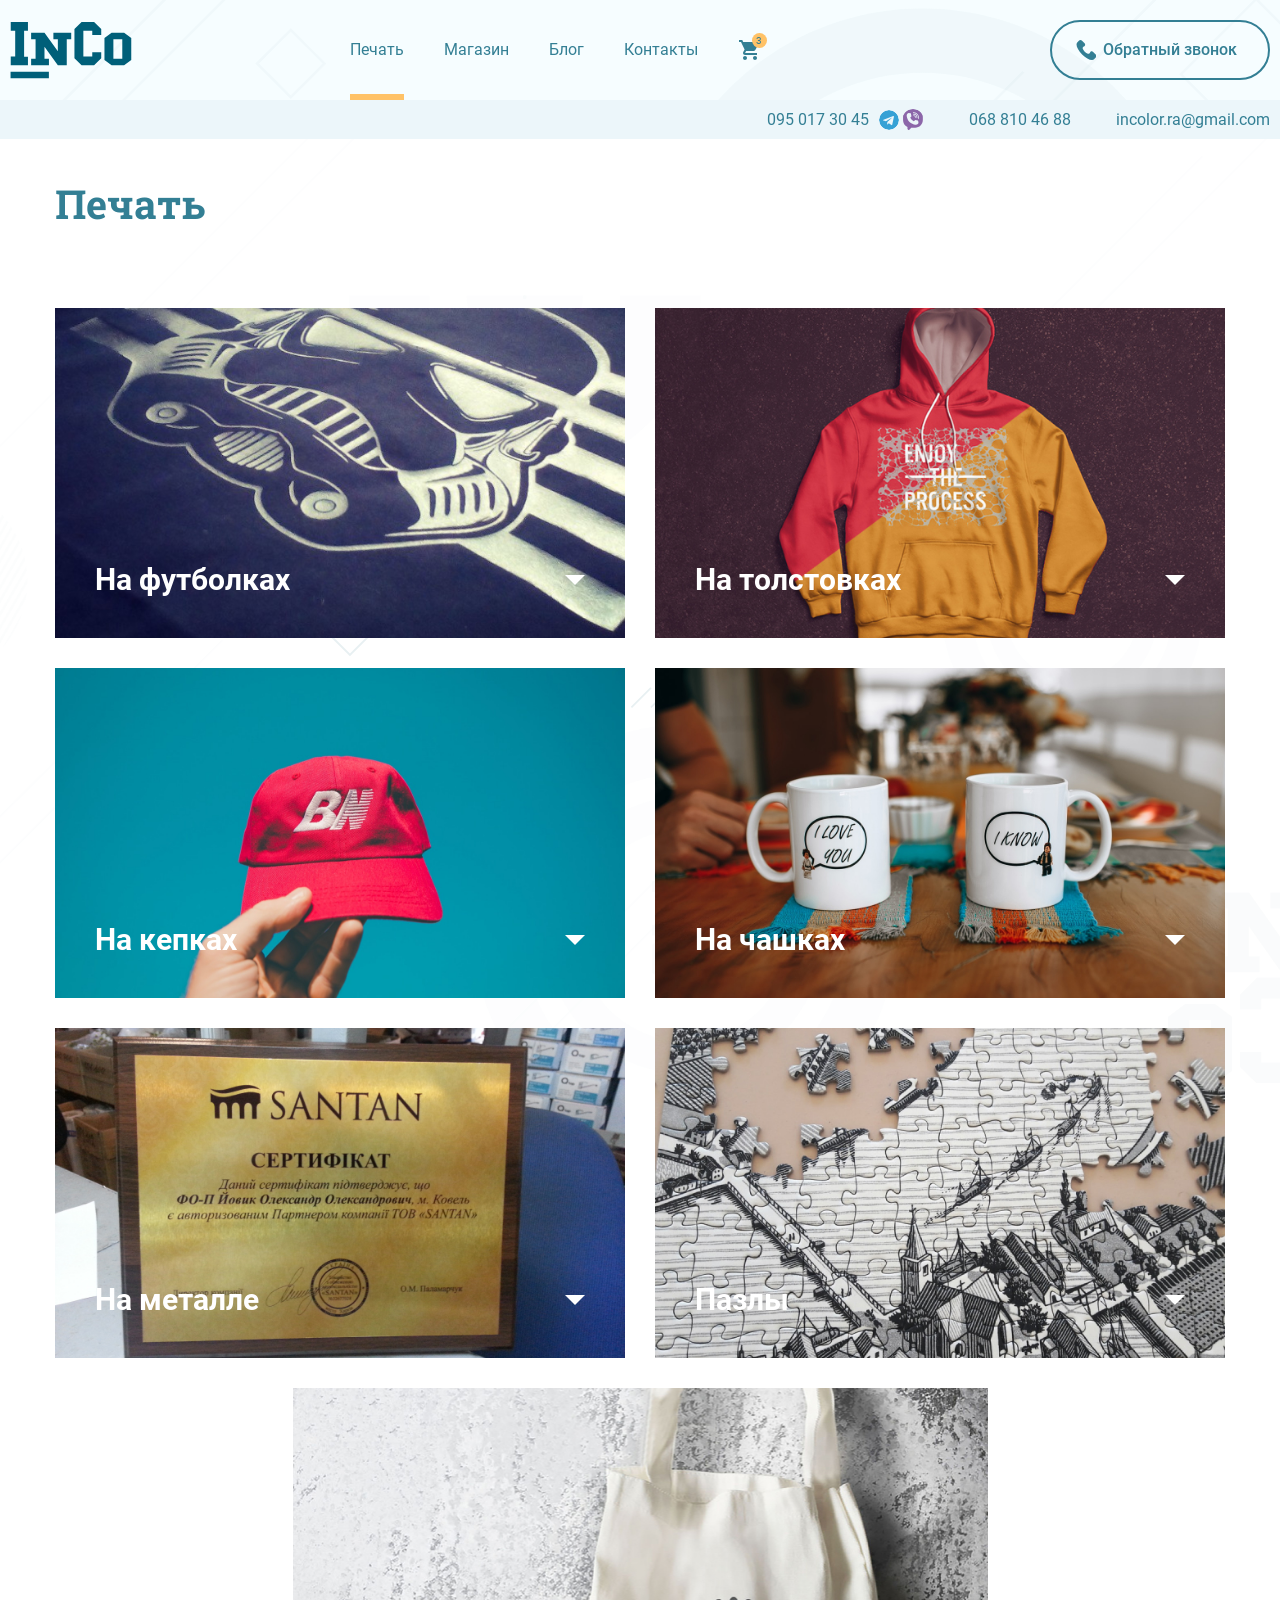
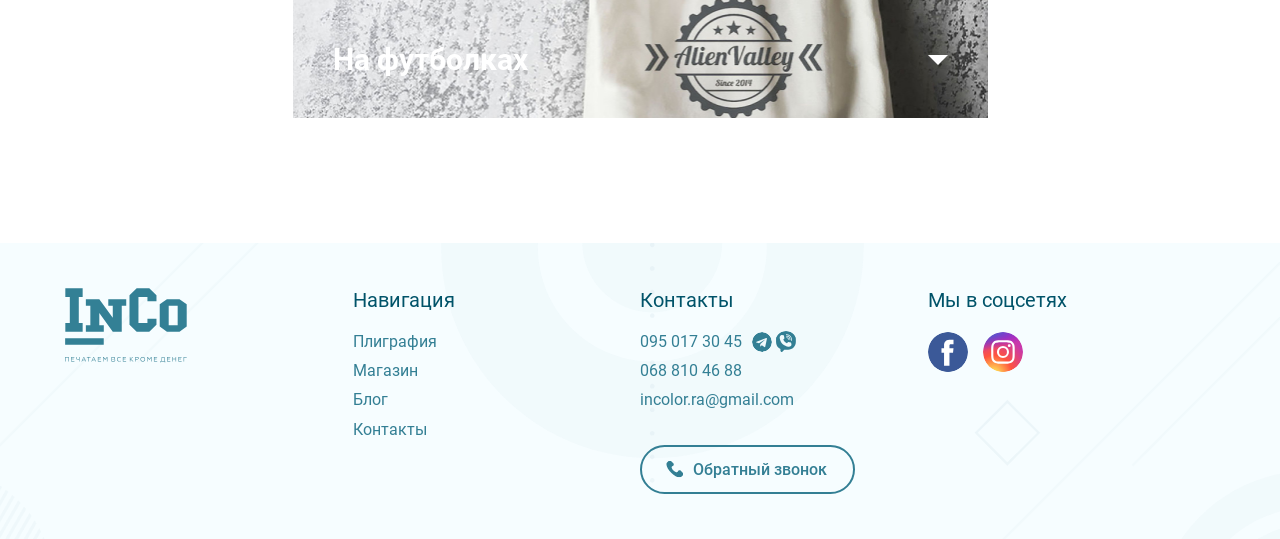
==== commit 93982591: "added logo actions" ====
--- a/index.html
+++ b/index.html
@@ -145,6 +145,3024 @@
 
 <main class="main main--secondary-bg">
 
+    <section class="section print">
+    <div class="container print__container">
+        <h1 class="title">Печать</h1>
+        <ul class="print__wrapper">
+            <li class="print__item print__item--tab" id="shirt">
+                <div class="print__img">
+                    <img src="images/print/t-shirts.jpg" width="695" height="430" alt="Синяя футболка с принтом">
+                </div>
+                <button class="print__btn">На футболках</button>
+            </li>
+            <li class="print__item print__item--tab" id="sweatshirt">
+                <div class="print__img">
+                    <img src="images/print/sweetshirt.jpg" width="695" height="430" alt="Синяя футболка с принтом">
+                </div>
+                <button class="print__btn">На толстовках</button>
+            </li>
+            <li class="print__item print__item--t-shirt">
+                <form class="print-menu print-menu--left" action="#">
+
+                    <ul class="print-menu__list">
+                        <li class="print-menu__item print-menu__item--type">
+                            <h2 class="print-menu__title">На чем печать</h2>
+
+                            <ul class="print-menu__filter-list print-menu__filter-list--type">
+                                <li class="print-menu__filter-item print-menu__filter-item--cloth">
+                                    <input class="print-menu__checkbox" type="radio" id="t-shirt" name="cloth"
+                                        value="t-shirt" checked>
+                                    <label class="print-menu__label print-menu__label--t-shirt print-menu__label--cloth"
+                                        for="t-shirt">Нa футболках</label>
+                                </li>
+                                <li class="print-menu__filter-item print-menu__filter-item--cloth">
+                                    <input class="print-menu__checkbox" type="radio" id="polo" name="cloth"
+                                        value="polo">
+                                    <label class="print-menu__label print-menu__label--polo print-menu__label--cloth"
+                                        for="polo">Нa поло</label>
+                                </li>
+                                <li class="print-menu__filter-item print-menu__filter-item--cloth">
+                                    <input class="print-menu__checkbox" type="radio" id="long-sleeve" name="cloth"
+                                        value="long-sleeve">
+                                    <label
+                                        class="print-menu__label print-menu__label--long-sleeve print-menu__label--cloth"
+                                        for="long-sleeve">На лонгсливах</label>
+                                </li>
+                                <li class="print-menu__filter-item print-menu__filter-item--cloth">
+                                    <input class="print-menu__checkbox" type="radio" id="sport-shirt" name="cloth"
+                                        value="sport-shirt">
+                                    <label class="print-menu__label print-menu__label--t-shirt print-menu__label--cloth"
+                                        for="sport-shirt">Футболки спорт</label>
+                                </li>
+                            </ul>
+
+                        </li>
+                        <li class="print-menu__item">
+                            <h2 class="print-menu__title">Пол</h2>
+
+                            <ul class="print-menu__filter-list" id="gender">
+                                <li class="print-menu__filter-item">
+                                    <input class="print-menu__checkbox" type="radio" id="man" name="gender" value="man">
+                                    <label class="print-menu__label" for="man">Мужской</label>
+                                </li>
+                                <li class="print-menu__filter-item">
+                                    <input class="print-menu__checkbox" type="radio" id="woman" name="gender"
+                                        value="woman">
+                                    <label class="print-menu__label" for="woman">Женский</label>
+                                </li>
+                                <li class="print-menu__filter-item">
+                                    <input class="print-menu__checkbox" type="radio" id="unisex" name="gender"
+                                        value="unisex">
+                                    <label class="print-menu__label" for="unisex">Унисекс</label>
+                                </li>
+                                <li class="print-menu__filter-item print-menu__filter-item--kids">
+                                    <input class="print-menu__checkbox" type="radio" id="kids" name="gender"
+                                        value="kids">
+                                    <label class="print-menu__label print-menu__label--size" for="kids">Детский</label>
+                                    <div class="print-menu__size">
+                                        <table class="dimension">
+                                            <tr>
+                                                <th class="dimension__header">
+                                                    <span>Возраст</span>
+                                                    <span>(рост)</span>
+                                                </th>
+                                                <th class="dimension__header">
+                                                    <span>3-4</span>
+                                                    <span>(104)</span>
+
+                                                </th>
+                                                <th class="dimension__header">
+                                                    <span>5-6</span>
+                                                    <span>(116)</span>
+
+                                                </th>
+                                                <th class="dimension__header">
+                                                    <span>7-8</span>
+                                                    <span>(128)</span>
+
+                                                </th>
+                                                <th class="dimension__header">
+                                                    <span>9-11</span>
+                                                    <span>(140)</span>
+
+                                                </th>
+                                                <th class="dimension__header">
+                                                    <span>12-14</span>
+                                                    <span>(152)</span>
+                                                </th>
+                                            </tr>
+                                            <tr>
+                                                <td>Ширина</td>
+                                                <td>32</td>
+                                                <td>35</td>
+                                                <td>38</td>
+                                                <td>41</td>
+                                                <td>43</td>
+                                            </tr>
+                                            <tr>
+                                                <td>Длинна</td>
+                                                <td>44</td>
+                                                <td>49</td>
+                                                <td>52</td>
+                                                <td>58</td>
+                                                <td>61</td>
+                                            </tr>
+                                            <tr>
+                                                <td colspan="6">
+                                                    <span class="dimension__info">
+                                                        Реальные размеры могут отклоняться от указанных в допустимых
+                                                        пределах
+                                                    </span>
+                                                </td>
+                                            </tr>
+                                        </table>
+                                    </div>
+                                </li>
+
+                                <li class="print-menu__filter-item print-menu__filter-item--dimension">
+                                    <span class="print-menu__caption print-menu__caption--size">
+                                        Показать размерную сетку
+                                    </span>
+                                    <div class="print-menu__size">
+                                        <table class="dimension">
+                                            <tr>
+                                                <th class="dimension__header">
+                                                    <span>Возраст</span>
+                                                    <span>(рост)</span>
+                                                </th>
+                                                <th class="dimension__header">
+                                                    <span>3-4</span>
+                                                    <span>(104)</span>
+
+                                                </th>
+                                                <th class="dimension__header">
+                                                    <span>5-6</span>
+                                                    <span>(116)</span>
+
+                                                </th>
+                                                <th class="dimension__header">
+                                                    <span>7-8</span>
+                                                    <span>(128)</span>
+
+                                                </th>
+                                                <th class="dimension__header">
+                                                    <span>9-11</span>
+                                                    <span>(140)</span>
+
+                                                </th>
+                                                <th class="dimension__header">
+                                                    <span>12-14</span>
+                                                    <span>(152)</span>
+                                                </th>
+                                            </tr>
+                                            <tr>
+                                                <td>Ширина</td>
+                                                <td>32</td>
+                                                <td>35</td>
+                                                <td>38</td>
+                                                <td>41</td>
+                                                <td>43</td>
+                                            </tr>
+                                            <tr>
+                                                <td>Длинна</td>
+                                                <td>44</td>
+                                                <td>49</td>
+                                                <td>52</td>
+                                                <td>58</td>
+                                                <td>61</td>
+                                            </tr>
+                                            <tr>
+                                                <td colspan="6">
+                                                    <span class="dimension__info">
+                                                        Реальные размеры могут отклоняться от указанных в допустимых
+                                                        пределах
+                                                    </span>
+                                                </td>
+                                            </tr>
+                                        </table>
+                                    </div>
+                                </li>
+                            </ul>
+                            <h2 class="print-menu__title">Размер печати</h2>
+
+                            <ul class="print-menu__filter-list print-menu__filter-list--size">
+                                <li class=" print-menu__filter-item">
+                                    <input class="print-menu__checkbox" type="radio" id="a3" name="forward-size"
+                                        value="a3">
+                                    <label class="print-menu__label" for="a3">a3</label>
+                                </li>
+                                <li class="print-menu__filter-item">
+                                    <input class="print-menu__checkbox" type="radio" id="a4" name="forward-size"
+                                        value="a4">
+                                    <label class="print-menu__label" for="a4">a4</label>
+                                </li>
+                                <li class="print-menu__filter-item">
+                                    <input class="print-menu__checkbox" type="radio" id="a5" name="forward-size"
+                                        value="a5" checked>
+                                    <label class="print-menu__label" for="a5">a5</label>
+                                </li>
+                                <li class="print-menu__filter-item">
+                                    <input class="print-menu__checkbox" type="radio" id="a6" name="forward-size"
+                                        value="a6">
+                                    <label class="print-menu__label" for="a6">a6</label>
+                                </li>
+                            </ul>
+
+                            <div class="print-menu__container">
+                                <input class="print-menu__check" type="checkbox" id="add-size" name="add-size" checked>
+                                <label class="print-menu__check-label" for="add-size">Добавить печать сзади</label>
+                            </div>
+
+                            <h2 class="print-menu__title print-menu__title--small">Размер печати сзади</h2>
+
+                            <ul class="print-menu__filter-list print-menu__filter-list--active">
+                                <li class="print-menu__filter-item">
+                                    <input class="print-menu__checkbox" type="radio" id="a3b" name="backward-size"
+                                        value="a3b">
+                                    <label class="print-menu__label" for="a3b">a3</label>
+                                </li>
+                                <li class="print-menu__filter-item">
+                                    <input class="print-menu__checkbox" type="radio" id="a4b" name="backward-size"
+                                        value="a4b">
+                                    <label class="print-menu__label" for="a4b">a4</label>
+                                </li>
+                                <li class="print-menu__filter-item">
+                                    <input class="print-menu__checkbox" type="radio" id="a5b" name="backward-size"
+                                        value="a5b" checked>
+                                    <label class="print-menu__label" for="a5b">a5</label>
+                                </li>
+                                <li class="print-menu__filter-item">
+                                    <input class="print-menu__checkbox" type="radio" id="a6b" name="backward-size"
+                                        value="a6b">
+                                    <label class="print-menu__label" for="a6b">a6</label>
+                                </li>
+                            </ul>
+                        </li>
+                        <li class="print-menu__item">
+                            <h2 class="print-menu__title">Цвет футболки</h2>
+                            <div class="print-menu__colors-container">
+                                <figure class="print-menu__cloth">
+                                    <img src="images/print/print-menu.jpg" width="126" height="145"
+                                        alt="Пробник цвета футболки">
+                                    <figcaption class="print-menu__caption print-menu__caption--color">Описание
+                                    </figcaption>
+                                </figure>
+
+                                <ul class="print-menu__colors">
+                                    <li class="print-menu__colors-item">
+                                        <input class="print-menu__checkbox" type="radio" id="wh" name="color"
+                                            value="wh">
+                                        <label class="print-menu__label-color print-menu__label-color--wh"
+                                            for="wh">wh</label>
+                                    </li>
+                                    <li class="print-menu__colors-item">
+                                        <input class="print-menu__checkbox" type="radio" id="bg" name="color"
+                                            value="bg">
+                                        <label class="print-menu__label-color print-menu__label-color--bg"
+                                            for="bg">bg</label>
+                                    </li>
+                                    <li class="print-menu__colors-item">
+                                        <input class="print-menu__checkbox" type="radio" id="bk" name="color"
+                                            value="bk">
+                                        <label class="print-menu__label-color print-menu__label-color--bk"
+                                            for="bk">bk</label>
+                                    </li>
+                                    <li class="print-menu__colors-item">
+                                        <input class="print-menu__checkbox" type="radio" id="gf" name="color"
+                                            value="gf">
+                                        <label class="print-menu__label-color print-menu__label-color--gf"
+                                            for="gf">gf</label>
+                                    </li>
+                                    <li class="print-menu__colors-item">
+                                        <input class="print-menu__checkbox" type="radio" id="bu" name="color"
+                                            value="bu">
+                                        <label class="print-menu__label-color print-menu__label-color--bu"
+                                            for="bu">bu</label>
+                                    </li>
+                                    <li class="print-menu__colors-item">
+                                        <input class="print-menu__checkbox" type="radio" id="fu" name="color"
+                                            value="fu">
+                                        <label class="print-menu__label-color print-menu__label-color--fu"
+                                            for="fu">fu</label>
+                                    </li>
+                                    <li class="print-menu__colors-item">
+                                        <input class="print-menu__checkbox" type="radio" id="rd" name="color"
+                                            value="rd">
+                                        <label class="print-menu__label-color print-menu__label-color--rd"
+                                            for="rd">rd</label>
+                                    </li>
+                                    <li class="print-menu__colors-item">
+                                        <input class="print-menu__checkbox" type="radio" id="or" name="color"
+                                            value="or">
+                                        <label class="print-menu__label-color print-menu__label-color--or"
+                                            for="or">or</label>
+                                    </li>
+                                    <li class="print-menu__colors-item">
+                                        <input class="print-menu__checkbox" type="radio" id="sa" name="color" value="sa"
+                                            checked>
+                                        <label class="print-menu__label-color print-menu__label-color--sa"
+                                            for="sa">sa</label>
+                                    </li>
+                                    <li class="print-menu__colors-item">
+                                        <input class="print-menu__checkbox" type="radio" id="lm" name="color"
+                                            value="lm">
+                                        <label class="print-menu__label-color print-menu__label-color--lm"
+                                            for="lm">lm</label>
+                                    </li>
+                                    <li class="print-menu__colors-item">
+                                        <input class="print-menu__checkbox" type="radio" id="kg" name="color"
+                                            value="kg">
+                                        <label class="print-menu__label-color print-menu__label-color--kg"
+                                            for="kg">kg</label>
+                                    </li>
+                                    <li class="print-menu__colors-item">
+                                        <input class="print-menu__checkbox" type="radio" id="bg-g" name="color"
+                                            value="bg-g">
+                                        <label
+                                            class="print-menu__label-color print-menu__label-color--bg-g print-menu__label--color"
+                                            for="bg-g">bg</label>
+                                    </li>
+                                    <li class="print-menu__colors-item">
+                                        <input class="print-menu__checkbox" type="radio" id="sk" name="color"
+                                            value="sk">
+                                        <label class="print-menu__label-color print-menu__label-color--sk"
+                                            for="sk">sk</label>
+                                    </li>
+                                    <li class="print-menu__colors-item">
+                                        <input class="print-menu__checkbox" type="radio" id="rb" name="color"
+                                            value="rb">
+                                        <label class="print-menu__label-color print-menu__label-color--rb"
+                                            for="rb">rb</label>
+                                    </li>
+                                    <li class="print-menu__colors-item">
+                                        <input class="print-menu__checkbox" type="radio" id="pu" name="color"
+                                            value="pu">
+                                        <label class="print-menu__label-color print-menu__label-color--pu"
+                                            for="pu">pu</label>
+                                    </li>
+                                    <li class="print-menu__colors-item">
+                                        <input class="print-menu__checkbox" type="radio" id="nv" name="color"
+                                            value="nv">
+                                        <label class="print-menu__label-color print-menu__label-color--nv"
+                                            for="nv">nv</label>
+                                    </li>
+                                    <li class="print-menu__colors-item">
+                                        <input class="print-menu__checkbox" type="radio" id="tu" name="color"
+                                            value="tu">
+                                        <label class="print-menu__label-color print-menu__label-color--tu"
+                                            for="tu">tu</label>
+                                    </li>
+                                    <li class="print-menu__colors-item">
+                                        <input class="print-menu__checkbox" type="radio" id="sy" name="color"
+                                            value="sy">
+                                        <label class="print-menu__label-color print-menu__label-color--sy"
+                                            for="sy">sy</label>
+                                    </li>
+                                    <li class="print-menu__colors-item">
+                                        <input class="print-menu__checkbox" type="radio" id="ch" name="color"
+                                            value="ch">
+                                        <label class="print-menu__label-color print-menu__label-color--ch"
+                                            for="ch">ch</label>
+                                    </li>
+                                </ul>
+                            </div>
+                            <h2 class="print-menu__title">Технология печати</h2>
+
+                            <ul class="print-menu__filter-list">
+                                <li class="print-menu__filter-item">
+                                    <input class="print-menu__checkbox" type="radio" id="digital" name="technology"
+                                        value="digital">
+                                    <label class="print-menu__label" for="digital">Цифровая</label>
+                                </li>
+                                <li class="print-menu__filter-item">
+                                    <input class="print-menu__checkbox" type="radio" id="color-digital"
+                                        name="technology" value="color-digital">
+                                    <label class="print-menu__label" for="color-digital">Цифровая по цветным
+                                        тканям</label>
+                                </li>
+                                <li class="print-menu__filter-item">
+                                    <input class="print-menu__checkbox" type="radio" id="sublime" name="technology"
+                                        value="sublime">
+                                    <label class="print-menu__label" for="sublime">Сублимация</label>
+                                </li>
+                                <li class="print-menu__filter-item">
+                                    <input class="print-menu__checkbox" type="radio" id="flex" name="technology"
+                                        value="flex" checked>
+                                    <label class="print-menu__label" for="flex">Флекс</label>
+                                </li>
+                            </ul>
+                            <h2 class="print-menu__title">Тираж</h2>
+
+                            <ul class="print-menu__filter-list">
+                                <li class="print-menu__filter-item">
+                                    <input class="print-menu__checkbox" type="radio" id="one" name="edition"
+                                        value="one">
+                                    <label class="print-menu__label" for="one">1</label>
+                                </li>
+                                <li class="print-menu__filter-item">
+                                    <input class="print-menu__checkbox" type="radio" id="five" name="edition"
+                                        value="five">
+                                    <label class="print-menu__label" for="five">5</label>
+                                </li>
+                                <li class="print-menu__filter-item">
+                                    <input class="print-menu__checkbox" type="radio" id="ten" name="edition"
+                                        value="ten">
+                                    <label class="print-menu__label" for="ten">10</label>
+                                </li>
+                                <li class="print-menu__filter-item">
+                                    <input class="print-menu__checkbox" type="radio" id="thirty" name="edition"
+                                        value="thirty" checked>
+                                    <label class="print-menu__label" for="thirty">30</label>
+                                </li>
+                            </ul>
+
+                        </li>
+                    </ul>
+                    <div class="print-menu__footer">
+                        <span class="print-menu__total">Итого:</span>
+                        <span class="print-menu__total-price">1140 грн</span>
+                        <a class="main-btn print-menu__main-btn" href="#">Заказать</a>
+                    </div>
+                </form>
+            </li>
+            <li class="print__item print__item--sweatshirt">
+                <form class="print-menu print-menu--right" action="#">
+
+                    <ul class="print-menu__list">
+                        <li class="print-menu__item print-menu__item--type">
+                            <h2 class="print-menu__title">На чем печать</h2>
+
+                            <ul class="print-menu__filter-list print-menu__filter-list--type">
+                                <li class="print-menu__filter-item print-menu__filter-item--cloth">
+                                    <input class="print-menu__checkbox" type="radio" id="t-shirt1" name="cloth" value="t-shirt"
+                                        checked>
+                                    <label class="print-menu__label print-menu__label--t-shirt print-menu__label--cloth"
+                                        for="t-shirt1">Нa футболках</label>
+                                </li>
+                                <li class="print-menu__filter-item print-menu__filter-item--cloth">
+                                    <input class="print-menu__checkbox" type="radio" id="polo1" name="cloth" value="polo">
+                                    <label class="print-menu__label print-menu__label--polo print-menu__label--cloth"
+                                        for="polo1">Нa поло</label>
+                                </li>
+                                <li class="print-menu__filter-item print-menu__filter-item--cloth">
+                                    <input class="print-menu__checkbox" type="radio" id="long-sleeve1" name="cloth"
+                                        value="long-sleeve">
+                                    <label
+                                        class="print-menu__label print-menu__label--long-sleeve print-menu__label--cloth"
+                                        for="long-sleeve1">На лонгсливах</label>
+                                </li>
+                                <li class="print-menu__filter-item print-menu__filter-item--cloth">
+                                    <input class="print-menu__checkbox" type="radio" id="sport-shirt1" name="cloth"
+                                        value="sport-shirt">
+                                    <label class="print-menu__label print-menu__label--t-shirt print-menu__label--cloth"
+                                        for="sport-shirt1">Футболки спорт</label>
+                                </li>
+                            </ul>
+
+                        </li>
+                        <li class="print-menu__item">
+                            <h2 class="print-menu__title">Пол</h2>
+
+                            <ul class="print-menu__filter-list" id="gender">
+                                <li class="print-menu__filter-item">
+                                    <input class="print-menu__checkbox" type="radio" id="man1" name="gender" value="man">
+                                    <label class="print-menu__label" for="man1">Мужской</label>
+                                </li>
+                                <li class="print-menu__filter-item">
+                                    <input class="print-menu__checkbox" type="radio" id="woman1" name="gender"
+                                        value="woman">
+                                    <label class="print-menu__label" for="woman1">Женский</label>
+                                </li>
+                                <li class="print-menu__filter-item">
+                                    <input class="print-menu__checkbox" type="radio" id="unisex1" name="gender"
+                                        value="unisex">
+                                    <label class="print-menu__label" for="unisex1">Унисекс</label>
+                                </li>
+                                <li class="print-menu__filter-item print-menu__filter-item--kids">
+                                    <input class="print-menu__checkbox" type="radio" id="kids1" name="gender"
+                                        value="kids">
+                                    <label class="print-menu__label print-menu__label--size" for="kids1">Детский</label>
+                                    <div class="print-menu__size print-menu__size--kids">
+                                        <table class="dimension">
+                                            <tr>
+                                                <th class="dimension__header">
+                                                    <span>Возраст</span>
+                                                    <span>(рост)</span>
+                                                </th>
+                                                <th class="dimension__header">
+                                                    <span>3-4</span>
+                                                    <span>(104)</span>
+
+                                                </th>
+                                                <th class="dimension__header">
+                                                    <span>5-6</span>
+                                                    <span>(116)</span>
+
+                                                </th>
+                                                <th class="dimension__header">
+                                                    <span>7-8</span>
+                                                    <span>(128)</span>
+
+                                                </th>
+                                                <th class="dimension__header">
+                                                    <span>9-11</span>
+                                                    <span>(140)</span>
+
+                                                </th>
+                                                <th class="dimension__header">
+                                                    <span>12-14</span>
+                                                    <span>(152)</span>
+                                                </th>
+                                            </tr>
+                                            <tr>
+                                                <td>Ширина</td>
+                                                <td>32</td>
+                                                <td>35</td>
+                                                <td>38</td>
+                                                <td>41</td>
+                                                <td>43</td>
+                                            </tr>
+                                            <tr>
+                                                <td>Длинна</td>
+                                                <td>44</td>
+                                                <td>49</td>
+                                                <td>52</td>
+                                                <td>58</td>
+                                                <td>61</td>
+                                            </tr>
+                                            <tr>
+                                                <td colspan="6">
+                                                    <span class="dimension__info">
+                                                        Реальные размеры могут отклоняться от указанных в допустимых
+                                                        пределах
+                                                    </span>
+                                                </td>
+                                            </tr>
+                                        </table>
+                                    </div>
+                                </li>
+
+                                <li class="print-menu__filter-item print-menu__filter-item--dimension">
+                                    <span class="print-menu__caption print-menu__caption--size">
+                                        Показать размерную сетку
+                                    </span>
+                                    <div class="print-menu__size">
+                                        <table class="dimension">
+                                            <tr>
+                                                <th class="dimension__header">
+                                                    <span>Возраст</span>
+                                                    <span>(рост)</span>
+                                                </th>
+                                                <th class="dimension__header">
+                                                    <span>3-4</span>
+                                                    <span>(104)</span>
+
+                                                </th>
+                                                <th class="dimension__header">
+                                                    <span>5-6</span>
+                                                    <span>(116)</span>
+
+                                                </th>
+                                                <th class="dimension__header">
+                                                    <span>7-8</span>
+                                                    <span>(128)</span>
+
+                                                </th>
+                                                <th class="dimension__header">
+                                                    <span>9-11</span>
+                                                    <span>(140)</span>
+
+                                                </th>
+                                                <th class="dimension__header">
+                                                    <span>12-14</span>
+                                                    <span>(152)</span>
+                                                </th>
+                                            </tr>
+                                            <tr>
+                                                <td>Ширина</td>
+                                                <td>32</td>
+                                                <td>35</td>
+                                                <td>38</td>
+                                                <td>41</td>
+                                                <td>43</td>
+                                            </tr>
+                                            <tr>
+                                                <td>Длинна</td>
+                                                <td>44</td>
+                                                <td>49</td>
+                                                <td>52</td>
+                                                <td>58</td>
+                                                <td>61</td>
+                                            </tr>
+                                            <tr>
+                                                <td colspan="6">
+                                                    <span class="dimension__info">
+                                                        Реальные размеры могут отклоняться от указанных в допустимых
+                                                        пределах
+                                                    </span>
+                                                </td>
+                                            </tr>
+                                        </table>
+                                    </div>
+                                </li>
+                            </ul>
+                            <h2 class="print-menu__title">Размер печати</h2>
+
+                            <ul class="print-menu__filter-list print-menu__filter-list--size">
+                                <li class=" print-menu__filter-item">
+                                    <input class="print-menu__checkbox" type="radio" id="a31" name="forward-size"
+                                        value="a3">
+                                    <label class="print-menu__label" for="a31">a3</label>
+                                </li>
+                                <li class="print-menu__filter-item">
+                                    <input class="print-menu__checkbox" type="radio" id="a41" name="forward-size"
+                                        value="a4">
+                                    <label class="print-menu__label" for="a41">a4</label>
+                                </li>
+                                <li class="print-menu__filter-item">
+                                    <input class="print-menu__checkbox" type="radio" id="a51" name="forward-size"
+                                        value="a5" checked>
+                                    <label class="print-menu__label" for="a51">a5</label>
+                                </li>
+                                <li class="print-menu__filter-item">
+                                    <input class="print-menu__checkbox" type="radio" id="a61" name="forward-size"
+                                        value="a6">
+                                    <label class="print-menu__label" for="a61">a6</label>
+                                </li>
+                            </ul>
+
+                            <div class="print-menu__container">
+                                <input class="print-menu__check" type="checkbox" id="add-size1" name="add-size" checked>
+                                <label class="print-menu__check-label" for="add-size1">Добавить печать сзади</label>
+                            </div>
+
+                            <h2 class="print-menu__title print-menu__title--small">Размер печати сзади</h2>
+
+                            <ul class="print-menu__filter-list print-menu__filter-list--active">
+                                <li class="print-menu__filter-item">
+                                    <input class="print-menu__checkbox" type="radio" id="a3b1" name="backward-size"
+                                        value="a3b">
+                                    <label class="print-menu__label" for="a3b1">a3</label>
+                                </li>
+                                <li class="print-menu__filter-item">
+                                    <input class="print-menu__checkbox" type="radio" id="a4b1" name="backward-size"
+                                        value="a4b">
+                                    <label class="print-menu__label" for="a4b1">a4</label>
+                                </li>
+                                <li class="print-menu__filter-item">
+                                    <input class="print-menu__checkbox" type="radio" id="a5b1" name="backward-size"
+                                        value="a5b" checked>
+                                    <label class="print-menu__label" for="a5b1">a5</label>
+                                </li>
+                                <li class="print-menu__filter-item">
+                                    <input class="print-menu__checkbox" type="radio" id="a6b1" name="backward-size"
+                                        value="a6b">
+                                    <label class="print-menu__label" for="a6b1">a6</label>
+                                </li>
+                            </ul>
+                        </li>
+                        <li class="print-menu__item">
+                            <h2 class="print-menu__title">Цвет футболки</h2>
+                            <div class="print-menu__colors-container">
+                                <figure class="print-menu__cloth">
+                                    <img src="images/print/print-menu.jpg" width="126" height="145"
+                                        alt="Пробник цвета футболки">
+                                    <figcaption class="print-menu__caption print-menu__caption--color">Описание
+                                    </figcaption>
+                                </figure>
+
+                                <ul class="print-menu__colors">
+                                    <li class="print-menu__colors-item">
+                                        <input class="print-menu__checkbox" type="radio" id="wh1" name="color"
+                                            value="wh">
+                                        <label class="print-menu__label-color print-menu__label-color--wh"
+                                            for="wh1">wh</label>
+                                    </li>
+                                    <li class="print-menu__colors-item">
+                                        <input class="print-menu__checkbox" type="radio" id="bg1" name="color"
+                                            value="bg">
+                                        <label class="print-menu__label-color print-menu__label-color--bg"
+                                            for="bg1">bg</label>
+                                    </li>
+                                    <li class="print-menu__colors-item">
+                                        <input class="print-menu__checkbox" type="radio" id="bk1" name="color"
+                                            value="bk">
+                                        <label class="print-menu__label-color print-menu__label-color--bk"
+                                            for="bk1">bk</label>
+                                    </li>
+                                    <li class="print-menu__colors-item">
+                                        <input class="print-menu__checkbox" type="radio" id="gf1" name="color"
+                                            value="gf">
+                                        <label class="print-menu__label-color print-menu__label-color--gf"
+                                            for="gf1">gf</label>
+                                    </li>
+                                    <li class="print-menu__colors-item">
+                                        <input class="print-menu__checkbox" type="radio" id="bu1" name="color"
+                                            value="bu">
+                                        <label class="print-menu__label-color print-menu__label-color--bu"
+                                            for="bu1">bu</label>
+                                    </li>
+                                    <li class="print-menu__colors-item">
+                                        <input class="print-menu__checkbox" type="radio" id="fu1" name="color"
+                                            value="fu">
+                                        <label class="print-menu__label-color print-menu__label-color--fu"
+                                            for="fu1">fu</label>
+                                    </li>
+                                    <li class="print-menu__colors-item">
+                                        <input class="print-menu__checkbox" type="radio" id="rd1" name="color"
+                                            value="rd">
+                                        <label class="print-menu__label-color print-menu__label-color--rd"
+                                            for="rd1">rd</label>
+                                    </li>
+                                    <li class="print-menu__colors-item">
+                                        <input class="print-menu__checkbox" type="radio" id="or1" name="color"
+                                            value="or">
+                                        <label class="print-menu__label-color print-menu__label-color--or"
+                                            for="or1">or</label>
+                                    </li>
+                                    <li class="print-menu__colors-item">
+                                        <input class="print-menu__checkbox" type="radio" id="sa1" name="color" value="sa"
+                                            checked>
+                                        <label class="print-menu__label-color print-menu__label-color--sa"
+                                            for="sa1">sa</label>
+                                    </li>
+                                    <li class="print-menu__colors-item">
+                                        <input class="print-menu__checkbox" type="radio" id="lm1" name="color"
+                                            value="lm">
+                                        <label class="print-menu__label-color print-menu__label-color--lm"
+                                            for="lm1">lm</label>
+                                    </li>
+                                    <li class="print-menu__colors-item">
+                                        <input class="print-menu__checkbox" type="radio" id="kg1" name="color"
+                                            value="kg">
+                                        <label class="print-menu__label-color print-menu__label-color--kg"
+                                            for="kg1">kg</label>
+                                    </li>
+                                    <li class="print-menu__colors-item">
+                                        <input class="print-menu__checkbox" type="radio" id="bg-g1" name="color"
+                                            value="bg-g">
+                                        <label
+                                            class="print-menu__label-color print-menu__label-color--bg-g print-menu__label--color"
+                                            for="bg-g1">bg</label>
+                                    </li>
+                                    <li class="print-menu__colors-item">
+                                        <input class="print-menu__checkbox" type="radio" id="sk1" name="color"
+                                            value="sk">
+                                        <label class="print-menu__label-color print-menu__label-color--sk"
+                                            for="sk1">sk</label>
+                                    </li>
+                                    <li class="print-menu__colors-item">
+                                        <input class="print-menu__checkbox" type="radio" id="rb1" name="color"
+                                            value="rb">
+                                        <label class="print-menu__label-color print-menu__label-color--rb"
+                                            for="rb1">rb</label>
+                                    </li>
+                                    <li class="print-menu__colors-item">
+                                        <input class="print-menu__checkbox" type="radio" id="pu1" name="color"
+                                            value="pu">
+                                        <label class="print-menu__label-color print-menu__label-color--pu"
+                                            for="pu1">pu</label>
+                                    </li>
+                                    <li class="print-menu__colors-item">
+                                        <input class="print-menu__checkbox" type="radio" id="nv1" name="color"
+                                            value="nv">
+                                        <label class="print-menu__label-color print-menu__label-color--nv"
+                                            for="nv1">nv</label>
+                                    </li>
+                                    <li class="print-menu__colors-item">
+                                        <input class="print-menu__checkbox" type="radio" id="tu1" name="color"
+                                            value="tu">
+                                        <label class="print-menu__label-color print-menu__label-color--tu"
+                                            for="tu1">tu</label>
+                                    </li>
+                                    <li class="print-menu__colors-item">
+                                        <input class="print-menu__checkbox" type="radio" id="sy1" name="color"
+                                            value="sy">
+                                        <label class="print-menu__label-color print-menu__label-color--sy"
+                                            for="sy1">sy</label>
+                                    </li>
+                                    <li class="print-menu__colors-item">
+                                        <input class="print-menu__checkbox" type="radio" id="ch1" name="color"
+                                            value="ch">
+                                        <label class="print-menu__label-color print-menu__label-color--ch"
+                                            for="ch1">ch</label>
+                                    </li>
+                                </ul>
+                            </div>
+                            <h2 class="print-menu__title">Технология печати</h2>
+
+                            <ul class="print-menu__filter-list">
+                                <li class="print-menu__filter-item">
+                                    <input class="print-menu__checkbox" type="radio" id="digital1" name="technology"
+                                        value="digital">
+                                    <label class="print-menu__label" for="digital1">Цифровая</label>
+                                </li>
+                                <li class="print-menu__filter-item">
+                                    <input class="print-menu__checkbox" type="radio" id="color-digital1"
+                                        name="technology" value="color-digital">
+                                    <label class="print-menu__label" for="color-digital1">Цифровая по цветным
+                                        тканям</label>
+                                </li>
+                                <li class="print-menu__filter-item">
+                                    <input class="print-menu__checkbox" type="radio" id="sublime1" name="technology"
+                                        value="sublime">
+                                    <label class="print-menu__label" for="sublime1">Сублимация</label>
+                                </li>
+                                <li class="print-menu__filter-item">
+                                    <input class="print-menu__checkbox" type="radio" id="flex1" name="technology"
+                                        value="flex" checked>
+                                    <label class="print-menu__label" for="flex1">Флекс</label>
+                                </li>
+                            </ul>
+                            <h2 class="print-menu__title">Тираж</h2>
+
+                            <ul class="print-menu__filter-list">
+                                <li class="print-menu__filter-item">
+                                    <input class="print-menu__checkbox" type="radio" id="one1" name="edition"
+                                        value="one">
+                                    <label class="print-menu__label" for="one1">1</label>
+                                </li>
+                                <li class="print-menu__filter-item">
+                                    <input class="print-menu__checkbox" type="radio" id="five1" name="edition"
+                                        value="five">
+                                    <label class="print-menu__label" for="five1">5</label>
+                                </li>
+                                <li class="print-menu__filter-item">
+                                    <input class="print-menu__checkbox" type="radio" id="ten1" name="edition"
+                                        value="ten">
+                                    <label class="print-menu__label" for="ten1">10</label>
+                                </li>
+                                <li class="print-menu__filter-item">
+                                    <input class="print-menu__checkbox" type="radio" id="thirty1" name="edition"
+                                        value="thirty" checked>
+                                    <label class="print-menu__label" for="thirty1">30</label>
+                                </li>
+                            </ul>
+
+                        </li>
+                    </ul>
+                    <div class="print-menu__footer">
+                        <span class="print-menu__total">Итого:</span>
+                        <span class="print-menu__total-price">1140 грн</span>
+                        <a class="main-btn print-menu__main-btn" href="#">Заказать</a>
+                    </div>
+                </form>
+            </li>
+            <li class="print__item print__item--tab" id="caps">
+                <div class="print__img">
+                    <img src="images/print/caps.jpg" width="695" height="430" alt="Синяя футболка с принтом">
+                </div>
+                <button class="print__btn">На кепках</button>
+            </li>
+            <li class="print__item print__item--tab" id="cups">
+                <div class="print__img">
+                    <img src="images/print/cups.jpg" width="695" height="430" alt="Синяя футболка с принтом">
+                </div>
+                <button class="print__btn">На чашках</button>
+            </li>
+            <li class="print__item print__item--caps">
+                <form class="print-menu print-menu--left" action="#">
+
+                    <ul class="print-menu__list">
+                        <li class="print-menu__item print-menu__item--type">
+                            <h2 class="print-menu__title">На чем печать</h2>
+
+                            <ul class="print-menu__filter-list print-menu__filter-list--type">
+                                <li class="print-menu__filter-item print-menu__filter-item--cloth">
+                                    <input class="print-menu__checkbox" type="radio" id="t-shirt2" name="cloth"
+                                        value="t-shirt" checked>
+                                    <label class="print-menu__label print-menu__label--t-shirt print-menu__label--cloth"
+                                        for="t-shirt2">Нa футболках</label>
+                                </li>
+                                <li class="print-menu__filter-item print-menu__filter-item--cloth">
+                                    <input class="print-menu__checkbox" type="radio" id="polo2" name="cloth"
+                                        value="polo">
+                                    <label class="print-menu__label print-menu__label--polo print-menu__label--cloth"
+                                        for="polo2">Нa поло</label>
+                                </li>
+                                <li class="print-menu__filter-item print-menu__filter-item--cloth">
+                                    <input class="print-menu__checkbox" type="radio" id="long-sleeve2" name="cloth"
+                                        value="long-sleeve">
+                                    <label
+                                        class="print-menu__label print-menu__label--long-sleeve print-menu__label--cloth"
+                                        for="long-sleeve2">На лонгсливах</label>
+                                </li>
+                                <li class="print-menu__filter-item print-menu__filter-item--cloth">
+                                    <input class="print-menu__checkbox" type="radio" id="sport-shirt2" name="cloth"
+                                        value="sport-shirt">
+                                    <label class="print-menu__label print-menu__label--t-shirt print-menu__label--cloth"
+                                        for="sport-shirt2">Футболки спорт</label>
+                                </li>
+                            </ul>
+
+                        </li>
+                        <li class="print-menu__item">
+                            <h2 class="print-menu__title">Пол</h2>
+
+                            <ul class="print-menu__filter-list" id="gender">
+                                <li class="print-menu__filter-item">
+                                    <input class="print-menu__checkbox" type="radio" id="man2" name="gender" value="man">
+                                    <label class="print-menu__label" for="man2">Мужской</label>
+                                </li>
+                                <li class="print-menu__filter-item">
+                                    <input class="print-menu__checkbox" type="radio" id="woman2" name="gender"
+                                        value="woman">
+                                    <label class="print-menu__label" for="woman2">Женский</label>
+                                </li>
+                                <li class="print-menu__filter-item">
+                                    <input class="print-menu__checkbox" type="radio" id="unisex2" name="gender"
+                                        value="unisex">
+                                    <label class="print-menu__label" for="unisex2">Унисекс</label>
+                                </li>
+                                <li class="print-menu__filter-item print-menu__filter-item--kids">
+                                    <input class="print-menu__checkbox" type="radio" id="kids2" name="gender"
+                                        value="kids">
+                                    <label class="print-menu__label print-menu__label--size" for="kids2">Детский</label>
+                                    <div class="print-menu__size">
+                                        <table class="dimension">
+                                            <tr>
+                                                <th class="dimension__header">
+                                                    <span>Возраст</span>
+                                                    <span>(рост)</span>
+                                                </th>
+                                                <th class="dimension__header">
+                                                    <span>3-4</span>
+                                                    <span>(104)</span>
+
+                                                </th>
+                                                <th class="dimension__header">
+                                                    <span>5-6</span>
+                                                    <span>(116)</span>
+
+                                                </th>
+                                                <th class="dimension__header">
+                                                    <span>7-8</span>
+                                                    <span>(128)</span>
+
+                                                </th>
+                                                <th class="dimension__header">
+                                                    <span>9-11</span>
+                                                    <span>(140)</span>
+
+                                                </th>
+                                                <th class="dimension__header">
+                                                    <span>12-14</span>
+                                                    <span>(152)</span>
+                                                </th>
+                                            </tr>
+                                            <tr>
+                                                <td>Ширина</td>
+                                                <td>32</td>
+                                                <td>35</td>
+                                                <td>38</td>
+                                                <td>41</td>
+                                                <td>43</td>
+                                            </tr>
+                                            <tr>
+                                                <td>Длинна</td>
+                                                <td>44</td>
+                                                <td>49</td>
+                                                <td>52</td>
+                                                <td>58</td>
+                                                <td>61</td>
+                                            </tr>
+                                            <tr>
+                                                <td colspan="6">
+                                                    <span class="dimension__info">
+                                                        Реальные размеры могут отклоняться от указанных в допустимых
+                                                        пределах
+                                                    </span>
+                                                </td>
+                                            </tr>
+                                        </table>
+                                    </div>
+                                </li>
+
+                                <li class="print-menu__filter-item print-menu__filter-item--dimension">
+                                    <span class="print-menu__caption print-menu__caption--size">
+                                        Показать размерную сетку
+                                    </span>
+                                    <div class="print-menu__size">
+                                        <table class="dimension">
+                                            <tr>
+                                                <th class="dimension__header">
+                                                    <span>Возраст</span>
+                                                    <span>(рост)</span>
+                                                </th>
+                                                <th class="dimension__header">
+                                                    <span>3-4</span>
+                                                    <span>(104)</span>
+
+                                                </th>
+                                                <th class="dimension__header">
+                                                    <span>5-6</span>
+                                                    <span>(116)</span>
+
+                                                </th>
+                                                <th class="dimension__header">
+                                                    <span>7-8</span>
+                                                    <span>(128)</span>
+
+                                                </th>
+                                                <th class="dimension__header">
+                                                    <span>9-11</span>
+                                                    <span>(140)</span>
+
+                                                </th>
+                                                <th class="dimension__header">
+                                                    <span>12-14</span>
+                                                    <span>(152)</span>
+                                                </th>
+                                            </tr>
+                                            <tr>
+                                                <td>Ширина</td>
+                                                <td>32</td>
+                                                <td>35</td>
+                                                <td>38</td>
+                                                <td>41</td>
+                                                <td>43</td>
+                                            </tr>
+                                            <tr>
+                                                <td>Длинна</td>
+                                                <td>44</td>
+                                                <td>49</td>
+                                                <td>52</td>
+                                                <td>58</td>
+                                                <td>61</td>
+                                            </tr>
+                                            <tr>
+                                                <td colspan="6">
+                                                    <span class="dimension__info">
+                                                        Реальные размеры могут отклоняться от указанных в допустимых
+                                                        пределах
+                                                    </span>
+                                                </td>
+                                            </tr>
+                                        </table>
+                                    </div>
+                                </li>
+                            </ul>
+                            <h2 class="print-menu__title">Размер печати</h2>
+
+                            <ul class="print-menu__filter-list print-menu__filter-list--size">
+                                <li class=" print-menu__filter-item">
+                                    <input class="print-menu__checkbox" type="radio" id="a32" name="forward-size"
+                                        value="a3">
+                                    <label class="print-menu__label" for="a32">a3</label>
+                                </li>
+                                <li class="print-menu__filter-item">
+                                    <input class="print-menu__checkbox" type="radio" id="a42" name="forward-size"
+                                        value="a4">
+                                    <label class="print-menu__label" for="a42">a4</label>
+                                </li>
+                                <li class="print-menu__filter-item">
+                                    <input class="print-menu__checkbox" type="radio" id="a52" name="forward-size"
+                                        value="a5" checked>
+                                    <label class="print-menu__label" for="a52">a5</label>
+                                </li>
+                                <li class="print-menu__filter-item">
+                                    <input class="print-menu__checkbox" type="radio" id="a62" name="forward-size"
+                                        value="a6">
+                                    <label class="print-menu__label" for="a62">a6</label>
+                                </li>
+                            </ul>
+
+                            <div class="print-menu__container">
+                                <input class="print-menu__check" type="checkbox" id="add-size2" name="add-size" checked>
+                                <label class="print-menu__check-label" for="add-size2">Добавить печать сзади</label>
+                            </div>
+
+                            <h2 class="print-menu__title print-menu__title--small">Размер печати сзади</h2>
+
+                            <ul class="print-menu__filter-list print-menu__filter-list--active">
+                                <li class="print-menu__filter-item">
+                                    <input class="print-menu__checkbox" type="radio" id="a3b2" name="backward-size"
+                                        value="a3b">
+                                    <label class="print-menu__label" for="a3b2">a3</label>
+                                </li>
+                                <li class="print-menu__filter-item">
+                                    <input class="print-menu__checkbox" type="radio" id="a4b2" name="backward-size"
+                                        value="a4b">
+                                    <label class="print-menu__label" for="a4b2">a4</label>
+                                </li>
+                                <li class="print-menu__filter-item">
+                                    <input class="print-menu__checkbox" type="radio" id="a5b2" name="backward-size"
+                                        value="a5b" checked>
+                                    <label class="print-menu__label" for="a5b2">a5</label>
+                                </li>
+                                <li class="print-menu__filter-item">
+                                    <input class="print-menu__checkbox" type="radio" id="a6b2" name="backward-size"
+                                        value="a6b">
+                                    <label class="print-menu__label" for="a6b2">a6</label>
+                                </li>
+                            </ul>
+                        </li>
+                        <li class="print-menu__item">
+                            <h2 class="print-menu__title">Цвет футболки</h2>
+                            <div class="print-menu__colors-container">
+                                <figure class="print-menu__cloth">
+                                    <img src="images/print/print-menu.jpg" width="126" height="145"
+                                        alt="Пробник цвета футболки">
+                                    <figcaption class="print-menu__caption print-menu__caption--color">Описание
+                                    </figcaption>
+                                </figure>
+
+                                <ul class="print-menu__colors">
+                                    <li class="print-menu__colors-item">
+                                        <input class="print-menu__checkbox" type="radio" id="wh2" name="color"
+                                            value="wh">
+                                        <label class="print-menu__label-color print-menu__label-color--wh"
+                                            for="wh2">wh</label>
+                                    </li>
+                                    <li class="print-menu__colors-item">
+                                        <input class="print-menu__checkbox" type="radio" id="bg2" name="color"
+                                            value="bg">
+                                        <label class="print-menu__label-color print-menu__label-color--bg"
+                                            for="bg2">bg</label>
+                                    </li>
+                                    <li class="print-menu__colors-item">
+                                        <input class="print-menu__checkbox" type="radio" id="bk2" name="color"
+                                            value="bk">
+                                        <label class="print-menu__label-color print-menu__label-color--bk"
+                                            for="bk2">bk</label>
+                                    </li>
+                                    <li class="print-menu__colors-item">
+                                        <input class="print-menu__checkbox" type="radio" id="gf2" name="color"
+                                            value="gf">
+                                        <label class="print-menu__label-color print-menu__label-color--gf"
+                                            for="gf2">gf</label>
+                                    </li>
+                                    <li class="print-menu__colors-item">
+                                        <input class="print-menu__checkbox" type="radio" id="bu2" name="color"
+                                            value="bu">
+                                        <label class="print-menu__label-color print-menu__label-color--bu"
+                                            for="bu2">bu</label>
+                                    </li>
+                                    <li class="print-menu__colors-item">
+                                        <input class="print-menu__checkbox" type="radio" id="fu2" name="color"
+                                            value="fu">
+                                        <label class="print-menu__label-color print-menu__label-color--fu"
+                                            for="fu2">fu</label>
+                                    </li>
+                                    <li class="print-menu__colors-item">
+                                        <input class="print-menu__checkbox" type="radio" id="rd2" name="color"
+                                            value="rd">
+                                        <label class="print-menu__label-color print-menu__label-color--rd"
+                                            for="rd2">rd</label>
+                                    </li>
+                                    <li class="print-menu__colors-item">
+                                        <input class="print-menu__checkbox" type="radio" id="or2" name="color"
+                                            value="or">
+                                        <label class="print-menu__label-color print-menu__label-color--or"
+                                            for="or2">or</label>
+                                    </li>
+                                    <li class="print-menu__colors-item">
+                                        <input class="print-menu__checkbox" type="radio" id="sa2" name="color" value="sa"
+                                            checked>
+                                        <label class="print-menu__label-color print-menu__label-color--sa"
+                                            for="sa2">sa</label>
+                                    </li>
+                                    <li class="print-menu__colors-item">
+                                        <input class="print-menu__checkbox" type="radio" id="lm2" name="color"
+                                            value="lm">
+                                        <label class="print-menu__label-color print-menu__label-color--lm"
+                                            for="lm2">lm</label>
+                                    </li>
+                                    <li class="print-menu__colors-item">
+                                        <input class="print-menu__checkbox" type="radio" id="kg2" name="color"
+                                            value="kg">
+                                        <label class="print-menu__label-color print-menu__label-color--kg"
+                                            for="kg2">kg</label>
+                                    </li>
+                                    <li class="print-menu__colors-item">
+                                        <input class="print-menu__checkbox" type="radio" id="bg-g2" name="color"
+                                            value="bg-g">
+                                        <label
+                                            class="print-menu__label-color print-menu__label-color--bg-g print-menu__label--color"
+                                            for="bg-g2">bg</label>
+                                    </li>
+                                    <li class="print-menu__colors-item">
+                                        <input class="print-menu__checkbox" type="radio" id="sk2" name="color"
+                                            value="sk">
+                                        <label class="print-menu__label-color print-menu__label-color--sk"
+                                            for="sk2">sk</label>
+                                    </li>
+                                    <li class="print-menu__colors-item">
+                                        <input class="print-menu__checkbox" type="radio" id="rb2" name="color"
+                                            value="rb">
+                                        <label class="print-menu__label-color print-menu__label-color--rb"
+                                            for="rb2">rb</label>
+                                    </li>
+                                    <li class="print-menu__colors-item">
+                                        <input class="print-menu__checkbox" type="radio" id="pu2" name="color"
+                                            value="pu">
+                                        <label class="print-menu__label-color print-menu__label-color--pu"
+                                            for="pu2">pu</label>
+                                    </li>
+                                    <li class="print-menu__colors-item">
+                                        <input class="print-menu__checkbox" type="radio" id="nv2" name="color"
+                                            value="nv">
+                                        <label class="print-menu__label-color print-menu__label-color--nv"
+                                            for="nv2">nv</label>
+                                    </li>
+                                    <li class="print-menu__colors-item">
+                                        <input class="print-menu__checkbox" type="radio" id="tu2" name="color"
+                                            value="tu">
+                                        <label class="print-menu__label-color print-menu__label-color--tu"
+                                            for="tu2">tu</label>
+                                    </li>
+                                    <li class="print-menu__colors-item">
+                                        <input class="print-menu__checkbox" type="radio" id="sy2" name="color"
+                                            value="sy">
+                                        <label class="print-menu__label-color print-menu__label-color--sy"
+                                            for="sy2">sy</label>
+                                    </li>
+                                    <li class="print-menu__colors-item">
+                                        <input class="print-menu__checkbox" type="radio" id="ch2" name="color"
+                                            value="ch">
+                                        <label class="print-menu__label-color print-menu__label-color--ch"
+                                            for="ch2">ch</label>
+                                    </li>
+                                </ul>
+                            </div>
+                            <h2 class="print-menu__title">Технология печати</h2>
+
+                            <ul class="print-menu__filter-list">
+                                <li class="print-menu__filter-item">
+                                    <input class="print-menu__checkbox" type="radio" id="digital2" name="technology"
+                                        value="digital">
+                                    <label class="print-menu__label" for="digital2">Цифровая</label>
+                                </li>
+                                <li class="print-menu__filter-item">
+                                    <input class="print-menu__checkbox" type="radio" id="color-digital2"
+                                        name="technology" value="color-digital">
+                                    <label class="print-menu__label" for="color-digital2">Цифровая по цветным
+                                        тканям</label>
+                                </li>
+                                <li class="print-menu__filter-item">
+                                    <input class="print-menu__checkbox" type="radio" id="sublime2" name="technology"
+                                        value="sublime">
+                                    <label class="print-menu__label" for="sublime2">Сублимация</label>
+                                </li>
+                                <li class="print-menu__filter-item">
+                                    <input class="print-menu__checkbox" type="radio" id="flex2" name="technology"
+                                        value="flex" checked>
+                                    <label class="print-menu__label" for="flex2">Флекс</label>
+                                </li>
+                            </ul>
+                            <h2 class="print-menu__title">Тираж</h2>
+
+                            <ul class="print-menu__filter-list">
+                                <li class="print-menu__filter-item">
+                                    <input class="print-menu__checkbox" type="radio" id="one2" name="edition"
+                                        value="one">
+                                    <label class="print-menu__label" for="one2">1</label>
+                                </li>
+                                <li class="print-menu__filter-item">
+                                    <input class="print-menu__checkbox" type="radio" id="five2" name="edition"
+                                        value="five">
+                                    <label class="print-menu__label" for="five2">5</label>
+                                </li>
+                                <li class="print-menu__filter-item">
+                                    <input class="print-menu__checkbox" type="radio" id="ten2" name="edition"
+                                        value="ten">
+                                    <label class="print-menu__label" for="ten2">10</label>
+                                </li>
+                                <li class="print-menu__filter-item">
+                                    <input class="print-menu__checkbox" type="radio" id="thirty2" name="edition"
+                                        value="thirty" checked>
+                                    <label class="print-menu__label" for="thirty2">30</label>
+                                </li>
+                            </ul>
+
+                        </li>
+                    </ul>
+                    <div class="print-menu__footer">
+                        <span class="print-menu__total">Итого:</span>
+                        <span class="print-menu__total-price">1140 грн</span>
+                        <a class="main-btn print-menu__main-btn" href="#">Заказать</a>
+                    </div>
+                </form>
+            </li>
+            <li class="print__item print__item--cups">
+                <form class="print-menu print-menu--right" action="#">
+
+                    <ul class="print-menu__list">
+                        <li class="print-menu__item print-menu__item--type">
+                            <h2 class="print-menu__title">На чем печать</h2>
+
+                            <ul class="print-menu__filter-list print-menu__filter-list--type">
+                                <li class="print-menu__filter-item print-menu__filter-item--cloth">
+                                    <input class="print-menu__checkbox" type="radio" id="t-shirt3" name="cloth"
+                                        value="t-shirt" checked>
+                                    <label class="print-menu__label print-menu__label--t-shirt print-menu__label--cloth"
+                                        for="t-shirt3">Нa футболках</label>
+                                </li>
+                                <li class="print-menu__filter-item print-menu__filter-item--cloth">
+                                    <input class="print-menu__checkbox" type="radio" id="polo3" name="cloth"
+                                        value="polo">
+                                    <label class="print-menu__label print-menu__label--polo print-menu__label--cloth"
+                                        for="polo3">Нa поло</label>
+                                </li>
+                                <li class="print-menu__filter-item print-menu__filter-item--cloth">
+                                    <input class="print-menu__checkbox" type="radio" id="long-sleeve3" name="cloth"
+                                        value="long-sleeve">
+                                    <label
+                                        class="print-menu__label print-menu__label--long-sleeve print-menu__label--cloth"
+                                        for="long-sleeve3">На лонгсливах</label>
+                                </li>
+                                <li class="print-menu__filter-item print-menu__filter-item--cloth">
+                                    <input class="print-menu__checkbox" type="radio" id="sport-shirt3" name="cloth"
+                                        value="sport-shirt">
+                                    <label class="print-menu__label print-menu__label--t-shirt print-menu__label--cloth"
+                                        for="sport-shirt3">Футболки спорт</label>
+                                </li>
+                            </ul>
+
+                        </li>
+                        <li class="print-menu__item">
+                            <h2 class="print-menu__title">Пол</h2>
+
+                            <ul class="print-menu__filter-list" id="gender">
+                                <li class="print-menu__filter-item">
+                                    <input class="print-menu__checkbox" type="radio" id="man3" name="gender" value="man">
+                                    <label class="print-menu__label" for="man3">Мужской</label>
+                                </li>
+                                <li class="print-menu__filter-item">
+                                    <input class="print-menu__checkbox" type="radio" id="woman3" name="gender"
+                                        value="woman">
+                                    <label class="print-menu__label" for="woman3">Женский</label>
+                                </li>
+                                <li class="print-menu__filter-item">
+                                    <input class="print-menu__checkbox" type="radio" id="unisex3" name="gender"
+                                        value="unisex">
+                                    <label class="print-menu__label" for="unisex3">Унисекс</label>
+                                </li>
+                                <li class="print-menu__filter-item print-menu__filter-item--kids">
+                                    <input class="print-menu__checkbox" type="radio" id="kids3" name="gender"
+                                        value="kids">
+                                    <label class="print-menu__label print-menu__label--size" for="kids3">Детский</label>
+                                    <div class="print-menu__size print-menu__size--kids">
+                                        <table class="dimension">
+                                            <tr>
+                                                <th class="dimension__header">
+                                                    <span>Возраст</span>
+                                                    <span>(рост)</span>
+                                                </th>
+                                                <th class="dimension__header">
+                                                    <span>3-4</span>
+                                                    <span>(104)</span>
+
+                                                </th>
+                                                <th class="dimension__header">
+                                                    <span>5-6</span>
+                                                    <span>(116)</span>
+
+                                                </th>
+                                                <th class="dimension__header">
+                                                    <span>7-8</span>
+                                                    <span>(128)</span>
+
+                                                </th>
+                                                <th class="dimension__header">
+                                                    <span>9-11</span>
+                                                    <span>(140)</span>
+
+                                                </th>
+                                                <th class="dimension__header">
+                                                    <span>12-14</span>
+                                                    <span>(152)</span>
+                                                </th>
+                                            </tr>
+                                            <tr>
+                                                <td>Ширина</td>
+                                                <td>32</td>
+                                                <td>35</td>
+                                                <td>38</td>
+                                                <td>41</td>
+                                                <td>43</td>
+                                            </tr>
+                                            <tr>
+                                                <td>Длинна</td>
+                                                <td>44</td>
+                                                <td>49</td>
+                                                <td>52</td>
+                                                <td>58</td>
+                                                <td>61</td>
+                                            </tr>
+                                            <tr>
+                                                <td colspan="6">
+                                                    <span class="dimension__info">
+                                                        Реальные размеры могут отклоняться от указанных в допустимых
+                                                        пределах
+                                                    </span>
+                                                </td>
+                                            </tr>
+                                        </table>
+                                    </div>
+                                </li>
+
+                                <li class="print-menu__filter-item print-menu__filter-item--dimension">
+                                    <span class="print-menu__caption print-menu__caption--size">
+                                        Показать размерную сетку
+                                    </span>
+                                    <div class="print-menu__size">
+                                        <table class="dimension">
+                                            <tr>
+                                                <th class="dimension__header">
+                                                    <span>Возраст</span>
+                                                    <span>(рост)</span>
+                                                </th>
+                                                <th class="dimension__header">
+                                                    <span>3-4</span>
+                                                    <span>(104)</span>
+
+                                                </th>
+                                                <th class="dimension__header">
+                                                    <span>5-6</span>
+                                                    <span>(116)</span>
+
+                                                </th>
+                                                <th class="dimension__header">
+                                                    <span>7-8</span>
+                                                    <span>(128)</span>
+
+                                                </th>
+                                                <th class="dimension__header">
+                                                    <span>9-11</span>
+                                                    <span>(140)</span>
+
+                                                </th>
+                                                <th class="dimension__header">
+                                                    <span>12-14</span>
+                                                    <span>(152)</span>
+                                                </th>
+                                            </tr>
+                                            <tr>
+                                                <td>Ширина</td>
+                                                <td>32</td>
+                                                <td>35</td>
+                                                <td>38</td>
+                                                <td>41</td>
+                                                <td>43</td>
+                                            </tr>
+                                            <tr>
+                                                <td>Длинна</td>
+                                                <td>44</td>
+                                                <td>49</td>
+                                                <td>52</td>
+                                                <td>58</td>
+                                                <td>61</td>
+                                            </tr>
+                                            <tr>
+                                                <td colspan="6">
+                                                    <span class="dimension__info">
+                                                        Реальные размеры могут отклоняться от указанных в допустимых
+                                                        пределах
+                                                    </span>
+                                                </td>
+                                            </tr>
+                                        </table>
+                                    </div>
+                                </li>
+                            </ul>
+                            <h2 class="print-menu__title">Размер печати</h2>
+
+                            <ul class="print-menu__filter-list print-menu__filter-list--size">
+                                <li class=" print-menu__filter-item">
+                                    <input class="print-menu__checkbox" type="radio" id="a33" name="forward-size"
+                                        value="a3">
+                                    <label class="print-menu__label" for="a33">a3</label>
+                                </li>
+                                <li class="print-menu__filter-item">
+                                    <input class="print-menu__checkbox" type="radio" id="a43" name="forward-size"
+                                        value="a4">
+                                    <label class="print-menu__label" for="a43">a4</label>
+                                </li>
+                                <li class="print-menu__filter-item">
+                                    <input class="print-menu__checkbox" type="radio" id="a53" name="forward-size"
+                                        value="a5" checked>
+                                    <label class="print-menu__label" for="a53">a5</label>
+                                </li>
+                                <li class="print-menu__filter-item">
+                                    <input class="print-menu__checkbox" type="radio" id="a63" name="forward-size"
+                                        value="a6">
+                                    <label class="print-menu__label" for="a63">a6</label>
+                                </li>
+                            </ul>
+
+                            <div class="print-menu__container">
+                                <input class="print-menu__check" type="checkbox" id="add-size3" name="add-size" checked>
+                                <label class="print-menu__check-label" for="add-size3">Добавить печать сзади</label>
+                            </div>
+
+                            <h2 class="print-menu__title print-menu__title--small">Размер печати сзади</h2>
+
+                            <ul class="print-menu__filter-list print-menu__filter-list--active">
+                                <li class="print-menu__filter-item">
+                                    <input class="print-menu__checkbox" type="radio" id="a3b3" name="backward-size"
+                                        value="a3b">
+                                    <label class="print-menu__label" for="a3b3">a3</label>
+                                </li>
+                                <li class="print-menu__filter-item">
+                                    <input class="print-menu__checkbox" type="radio" id="a4b3" name="backward-size"
+                                        value="a4b">
+                                    <label class="print-menu__label" for="a4b3">a4</label>
+                                </li>
+                                <li class="print-menu__filter-item">
+                                    <input class="print-menu__checkbox" type="radio" id="a5b3" name="backward-size"
+                                        value="a5b" checked>
+                                    <label class="print-menu__label" for="a5b3">a5</label>
+                                </li>
+                                <li class="print-menu__filter-item">
+                                    <input class="print-menu__checkbox" type="radio" id="a6b3" name="backward-size"
+                                        value="a6b">
+                                    <label class="print-menu__label" for="a6b3">a6</label>
+                                </li>
+                            </ul>
+                        </li>
+                        <li class="print-menu__item">
+                            <h2 class="print-menu__title">Цвет футболки</h2>
+                            <div class="print-menu__colors-container">
+                                <figure class="print-menu__cloth">
+                                    <img src="images/print/print-menu.jpg" width="126" height="145"
+                                        alt="Пробник цвета футболки">
+                                    <figcaption class="print-menu__caption print-menu__caption--color">Описание
+                                    </figcaption>
+                                </figure>
+
+                                <ul class="print-menu__colors">
+                                    <li class="print-menu__colors-item">
+                                        <input class="print-menu__checkbox" type="radio" id="wh3" name="color"
+                                            value="wh">
+                                        <label class="print-menu__label-color print-menu__label-color--wh"
+                                            for="wh3">wh</label>
+                                    </li>
+                                    <li class="print-menu__colors-item">
+                                        <input class="print-menu__checkbox" type="radio" id="bg3" name="color"
+                                            value="bg">
+                                        <label class="print-menu__label-color print-menu__label-color--bg"
+                                            for="bg3">bg</label>
+                                    </li>
+                                    <li class="print-menu__colors-item">
+                                        <input class="print-menu__checkbox" type="radio" id="bk3" name="color"
+                                            value="bk">
+                                        <label class="print-menu__label-color print-menu__label-color--bk"
+                                            for="bk3">bk</label>
+                                    </li>
+                                    <li class="print-menu__colors-item">
+                                        <input class="print-menu__checkbox" type="radio" id="gf3" name="color"
+                                            value="gf">
+                                        <label class="print-menu__label-color print-menu__label-color--gf"
+                                            for="gf3">gf</label>
+                                    </li>
+                                    <li class="print-menu__colors-item">
+                                        <input class="print-menu__checkbox" type="radio" id="bu3" name="color"
+                                            value="bu">
+                                        <label class="print-menu__label-color print-menu__label-color--bu"
+                                            for="bu3">bu</label>
+                                    </li>
+                                    <li class="print-menu__colors-item">
+                                        <input class="print-menu__checkbox" type="radio" id="fu3" name="color"
+                                            value="fu">
+                                        <label class="print-menu__label-color print-menu__label-color--fu"
+                                            for="fu3">fu</label>
+                                    </li>
+                                    <li class="print-menu__colors-item">
+                                        <input class="print-menu__checkbox" type="radio" id="rd3" name="color"
+                                            value="rd">
+                                        <label class="print-menu__label-color print-menu__label-color--rd"
+                                            for="rd3">rd</label>
+                                    </li>
+                                    <li class="print-menu__colors-item">
+                                        <input class="print-menu__checkbox" type="radio" id="or3" name="color"
+                                            value="or">
+                                        <label class="print-menu__label-color print-menu__label-color--or"
+                                            for="or3">or</label>
+                                    </li>
+                                    <li class="print-menu__colors-item">
+                                        <input class="print-menu__checkbox" type="radio" id="sa3" name="color" value="sa"
+                                            checked>
+                                        <label class="print-menu__label-color print-menu__label-color--sa"
+                                            for="sa3">sa</label>
+                                    </li>
+                                    <li class="print-menu__colors-item">
+                                        <input class="print-menu__checkbox" type="radio" id="lm3" name="color"
+                                            value="lm">
+                                        <label class="print-menu__label-color print-menu__label-color--lm"
+                                            for="lm3">lm</label>
+                                    </li>
+                                    <li class="print-menu__colors-item">
+                                        <input class="print-menu__checkbox" type="radio" id="kg3" name="color"
+                                            value="kg">
+                                        <label class="print-menu__label-color print-menu__label-color--kg"
+                                            for="kg3">kg</label>
+                                    </li>
+                                    <li class="print-menu__colors-item">
+                                        <input class="print-menu__checkbox" type="radio" id="bg-g3" name="color"
+                                            value="bg-g">
+                                        <label
+                                            class="print-menu__label-color print-menu__label-color--bg-g print-menu__label--color"
+                                            for="bg-g3">bg</label>
+                                    </li>
+                                    <li class="print-menu__colors-item">
+                                        <input class="print-menu__checkbox" type="radio" id="sk3" name="color"
+                                            value="sk">
+                                        <label class="print-menu__label-color print-menu__label-color--sk"
+                                            for="sk3">sk</label>
+                                    </li>
+                                    <li class="print-menu__colors-item">
+                                        <input class="print-menu__checkbox" type="radio" id="rb3" name="color"
+                                            value="rb">
+                                        <label class="print-menu__label-color print-menu__label-color--rb"
+                                            for="rb3">rb</label>
+                                    </li>
+                                    <li class="print-menu__colors-item">
+                                        <input class="print-menu__checkbox" type="radio" id="pu3" name="color"
+                                            value="pu">
+                                        <label class="print-menu__label-color print-menu__label-color--pu"
+                                            for="pu3">pu</label>
+                                    </li>
+                                    <li class="print-menu__colors-item">
+                                        <input class="print-menu__checkbox" type="radio" id="nv3" name="color"
+                                            value="nv">
+                                        <label class="print-menu__label-color print-menu__label-color--nv"
+                                            for="nv3">nv</label>
+                                    </li>
+                                    <li class="print-menu__colors-item">
+                                        <input class="print-menu__checkbox" type="radio" id="tu3" name="color"
+                                            value="tu">
+                                        <label class="print-menu__label-color print-menu__label-color--tu"
+                                            for="tu3">tu</label>
+                                    </li>
+                                    <li class="print-menu__colors-item">
+                                        <input class="print-menu__checkbox" type="radio" id="sy3" name="color"
+                                            value="sy">
+                                        <label class="print-menu__label-color print-menu__label-color--sy"
+                                            for="sy3">sy</label>
+                                    </li>
+                                    <li class="print-menu__colors-item">
+                                        <input class="print-menu__checkbox" type="radio" id="ch3" name="color"
+                                            value="ch">
+                                        <label class="print-menu__label-color print-menu__label-color--ch"
+                                            for="ch3">ch</label>
+                                    </li>
+                                </ul>
+                            </div>
+                            <h2 class="print-menu__title">Технология печати</h2>
+
+                            <ul class="print-menu__filter-list">
+                                <li class="print-menu__filter-item">
+                                    <input class="print-menu__checkbox" type="radio" id="digital3" name="technology"
+                                        value="digital">
+                                    <label class="print-menu__label" for="digital3">Цифровая</label>
+                                </li>
+                                <li class="print-menu__filter-item">
+                                    <input class="print-menu__checkbox" type="radio" id="color-digital3"
+                                        name="technology" value="color-digital">
+                                    <label class="print-menu__label" for="color-digital3">Цифровая по цветным
+                                        тканям</label>
+                                </li>
+                                <li class="print-menu__filter-item">
+                                    <input class="print-menu__checkbox" type="radio" id="sublime3" name="technology"
+                                        value="sublime">
+                                    <label class="print-menu__label" for="sublime3">Сублимация</label>
+                                </li>
+                                <li class="print-menu__filter-item">
+                                    <input class="print-menu__checkbox" type="radio" id="flex3" name="technology"
+                                        value="flex" checked>
+                                    <label class="print-menu__label" for="flex3">Флекс</label>
+                                </li>
+                            </ul>
+                            <h2 class="print-menu__title">Тираж</h2>
+
+                            <ul class="print-menu__filter-list">
+                                <li class="print-menu__filter-item">
+                                    <input class="print-menu__checkbox" type="radio" id="one3" name="edition"
+                                        value="one">
+                                    <label class="print-menu__label" for="one3">1</label>
+                                </li>
+                                <li class="print-menu__filter-item">
+                                    <input class="print-menu__checkbox" type="radio" id="five3" name="edition"
+                                        value="five">
+                                    <label class="print-menu__label" for="five3">5</label>
+                                </li>
+                                <li class="print-menu__filter-item">
+                                    <input class="print-menu__checkbox" type="radio" id="ten3" name="edition"
+                                        value="ten">
+                                    <label class="print-menu__label" for="ten3">10</label>
+                                </li>
+                                <li class="print-menu__filter-item">
+                                    <input class="print-menu__checkbox" type="radio" id="thirty3" name="edition"
+                                        value="thirty" checked>
+                                    <label class="print-menu__label" for="thirty3">30</label>
+                                </li>
+                            </ul>
+
+                        </li>
+                    </ul>
+                    <div class="print-menu__footer">
+                        <span class="print-menu__total">Итого:</span>
+                        <span class="print-menu__total-price">1140 грн</span>
+                        <a class="main-btn print-menu__main-btn" href="#">Заказать</a>
+                    </div>
+                </form>
+            </li>
+            <li class="print__item print__item--tab" id="sert">
+                <div class="print__img">
+                    <img src="images/print/sert.jpg" width="695" height="430" alt="Синяя футболка с принтом">
+                </div>
+                <button class="print__btn">На металле</button>
+            </li>
+            <li class="print__item print__item--tab" id="pazzle">
+                <div class="print__img">
+                    <img src="images/print/pazzles.jpg" width="695" height="430" alt="Синяя футболка с принтом">
+                </div>
+                <button class="print__btn">Пазлы</button>
+            </li>
+            <li class="print__item print__item--sert">
+                <form class="print-menu print-menu--left" action="#">
+
+                    <ul class="print-menu__list">
+                        <li class="print-menu__item print-menu__item--type">
+                            <h2 class="print-menu__title">На чем печать</h2>
+
+                            <ul class="print-menu__filter-list print-menu__filter-list--type">
+                                <li class="print-menu__filter-item print-menu__filter-item--cloth">
+                                    <input class="print-menu__checkbox" type="radio" id="t-shirt4" name="cloth"
+                                        value="t-shirt4" checked>
+                                    <label class="print-menu__label print-menu__label--t-shirt print-menu__label--cloth"
+                                        for="t-shirt">Нa футболках</label>
+                                </li>
+                                <li class="print-menu__filter-item print-menu__filter-item--cloth">
+                                    <input class="print-menu__checkbox" type="radio" id="polo4" name="cloth"
+                                        value="polo">
+                                    <label class="print-menu__label print-menu__label--polo print-menu__label--cloth"
+                                        for="polo4">Нa поло</label>
+                                </li>
+                                <li class="print-menu__filter-item print-menu__filter-item--cloth">
+                                    <input class="print-menu__checkbox" type="radio" id="long-sleeve4" name="cloth"
+                                        value="long-sleeve">
+                                    <label
+                                        class="print-menu__label print-menu__label--long-sleeve print-menu__label--cloth"
+                                        for="long-sleeve4">На лонгсливах</label>
+                                </li>
+                                <li class="print-menu__filter-item print-menu__filter-item--cloth">
+                                    <input class="print-menu__checkbox" type="radio" id="sport-shirt4" name="cloth"
+                                        value="sport-shirt">
+                                    <label class="print-menu__label print-menu__label--t-shirt print-menu__label--cloth"
+                                        for="sport-shirt4">Футболки спорт</label>
+                                </li>
+                            </ul>
+
+                        </li>
+                        <li class="print-menu__item">
+                            <h2 class="print-menu__title">Пол</h2>
+
+                            <ul class="print-menu__filter-list" id="gender">
+                                <li class="print-menu__filter-item">
+                                    <input class="print-menu__checkbox" type="radio" id="man4" name="gender" value="man">
+                                    <label class="print-menu__label" for="man4">Мужской</label>
+                                </li>
+                                <li class="print-menu__filter-item">
+                                    <input class="print-menu__checkbox" type="radio" id="woman4" name="gender"
+                                        value="woman">
+                                    <label class="print-menu__label" for="woman4">Женский</label>
+                                </li>
+                                <li class="print-menu__filter-item">
+                                    <input class="print-menu__checkbox" type="radio" id="unisex4" name="gender"
+                                        value="unisex">
+                                    <label class="print-menu__label" for="unisex4">Унисекс</label>
+                                </li>
+                                <li class="print-menu__filter-item print-menu__filter-item--kids">
+                                    <input class="print-menu__checkbox" type="radio" id="kids4" name="gender"
+                                        value="kids">
+                                    <label class="print-menu__label print-menu__label--size" for="kids4">Детский</label>
+                                    <div class="print-menu__size">
+                                        <table class="dimension">
+                                            <tr>
+                                                <th class="dimension__header">
+                                                    <span>Возраст</span>
+                                                    <span>(рост)</span>
+                                                </th>
+                                                <th class="dimension__header">
+                                                    <span>3-4</span>
+                                                    <span>(104)</span>
+
+                                                </th>
+                                                <th class="dimension__header">
+                                                    <span>5-6</span>
+                                                    <span>(116)</span>
+
+                                                </th>
+                                                <th class="dimension__header">
+                                                    <span>7-8</span>
+                                                    <span>(128)</span>
+
+                                                </th>
+                                                <th class="dimension__header">
+                                                    <span>9-11</span>
+                                                    <span>(140)</span>
+
+                                                </th>
+                                                <th class="dimension__header">
+                                                    <span>12-14</span>
+                                                    <span>(152)</span>
+                                                </th>
+                                            </tr>
+                                            <tr>
+                                                <td>Ширина</td>
+                                                <td>32</td>
+                                                <td>35</td>
+                                                <td>38</td>
+                                                <td>41</td>
+                                                <td>43</td>
+                                            </tr>
+                                            <tr>
+                                                <td>Длинна</td>
+                                                <td>44</td>
+                                                <td>49</td>
+                                                <td>52</td>
+                                                <td>58</td>
+                                                <td>61</td>
+                                            </tr>
+                                            <tr>
+                                                <td colspan="6">
+                                                    <span class="dimension__info">
+                                                        Реальные размеры могут отклоняться от указанных в допустимых
+                                                        пределах
+                                                    </span>
+                                                </td>
+                                            </tr>
+                                        </table>
+                                    </div>
+                                </li>
+
+                                <li class="print-menu__filter-item print-menu__filter-item--dimension">
+                                    <span class="print-menu__caption print-menu__caption--size">
+                                        Показать размерную сетку
+                                    </span>
+                                    <div class="print-menu__size">
+                                        <table class="dimension">
+                                            <tr>
+                                                <th class="dimension__header">
+                                                    <span>Возраст</span>
+                                                    <span>(рост)</span>
+                                                </th>
+                                                <th class="dimension__header">
+                                                    <span>3-4</span>
+                                                    <span>(104)</span>
+
+                                                </th>
+                                                <th class="dimension__header">
+                                                    <span>5-6</span>
+                                                    <span>(116)</span>
+
+                                                </th>
+                                                <th class="dimension__header">
+                                                    <span>7-8</span>
+                                                    <span>(128)</span>
+
+                                                </th>
+                                                <th class="dimension__header">
+                                                    <span>9-11</span>
+                                                    <span>(140)</span>
+
+                                                </th>
+                                                <th class="dimension__header">
+                                                    <span>12-14</span>
+                                                    <span>(152)</span>
+                                                </th>
+                                            </tr>
+                                            <tr>
+                                                <td>Ширина</td>
+                                                <td>32</td>
+                                                <td>35</td>
+                                                <td>38</td>
+                                                <td>41</td>
+                                                <td>43</td>
+                                            </tr>
+                                            <tr>
+                                                <td>Длинна</td>
+                                                <td>44</td>
+                                                <td>49</td>
+                                                <td>52</td>
+                                                <td>58</td>
+                                                <td>61</td>
+                                            </tr>
+                                            <tr>
+                                                <td colspan="6">
+                                                    <span class="dimension__info">
+                                                        Реальные размеры могут отклоняться от указанных в допустимых
+                                                        пределах
+                                                    </span>
+                                                </td>
+                                            </tr>
+                                        </table>
+                                    </div>
+                                </li>
+                            </ul>
+                            <h2 class="print-menu__title">Размер печати</h2>
+
+                            <ul class="print-menu__filter-list print-menu__filter-list--size">
+                                <li class=" print-menu__filter-item">
+                                    <input class="print-menu__checkbox" type="radio" id="a34" name="forward-size"
+                                        value="a3">
+                                    <label class="print-menu__label" for="a34">a3</label>
+                                </li>
+                                <li class="print-menu__filter-item">
+                                    <input class="print-menu__checkbox" type="radio" id="a44" name="forward-size"
+                                        value="a4">
+                                    <label class="print-menu__label" for="a44">a4</label>
+                                </li>
+                                <li class="print-menu__filter-item">
+                                    <input class="print-menu__checkbox" type="radio" id="a54" name="forward-size"
+                                        value="a5" checked>
+                                    <label class="print-menu__label" for="a54">a5</label>
+                                </li>
+                                <li class="print-menu__filter-item">
+                                    <input class="print-menu__checkbox" type="radio" id="a64" name="forward-size"
+                                        value="a6">
+                                    <label class="print-menu__label" for="a64">a6</label>
+                                </li>
+                            </ul>
+
+                            <div class="print-menu__container">
+                                <input class="print-menu__check" type="checkbox" id="add-size4" name="add-size" checked>
+                                <label class="print-menu__check-label" for="add-size4">Добавить печать сзади</label>
+                            </div>
+
+                            <h2 class="print-menu__title print-menu__title--small">Размер печати сзади</h2>
+
+                            <ul class="print-menu__filter-list print-menu__filter-list--active">
+                                <li class="print-menu__filter-item">
+                                    <input class="print-menu__checkbox" type="radio" id="a3b4" name="backward-size"
+                                        value="a3b">
+                                    <label class="print-menu__label" for="a3b4">a3</label>
+                                </li>
+                                <li class="print-menu__filter-item">
+                                    <input class="print-menu__checkbox" type="radio" id="a4b4" name="backward-size"
+                                        value="a4b">
+                                    <label class="print-menu__label" for="a4b4">a4</label>
+                                </li>
+                                <li class="print-menu__filter-item">
+                                    <input class="print-menu__checkbox" type="radio" id="a5b4" name="backward-size"
+                                        value="a5b" checked>
+                                    <label class="print-menu__label" for="a5b4">a5</label>
+                                </li>
+                                <li class="print-menu__filter-item">
+                                    <input class="print-menu__checkbox" type="radio" id="a6b4" name="backward-size"
+                                        value="a6b">
+                                    <label class="print-menu__label" for="a6b4">a6</label>
+                                </li>
+                            </ul>
+                        </li>
+                        <li class="print-menu__item">
+                            <h2 class="print-menu__title">Цвет футболки</h2>
+                            <div class="print-menu__colors-container">
+                                <figure class="print-menu__cloth">
+                                    <img src="images/print/print-menu.jpg" width="126" height="145"
+                                        alt="Пробник цвета футболки">
+                                    <figcaption class="print-menu__caption print-menu__caption--color">Описание
+                                    </figcaption>
+                                </figure>
+
+                                <ul class="print-menu__colors">
+                                    <li class="print-menu__colors-item">
+                                        <input class="print-menu__checkbox" type="radio" id="wh4" name="color"
+                                            value="wh">
+                                        <label class="print-menu__label-color print-menu__label-color--wh"
+                                            for="wh4">wh</label>
+                                    </li>
+                                    <li class="print-menu__colors-item">
+                                        <input class="print-menu__checkbox" type="radio" id="bg4" name="color"
+                                            value="bg">
+                                        <label class="print-menu__label-color print-menu__label-color--bg"
+                                            for="bg4">bg</label>
+                                    </li>
+                                    <li class="print-menu__colors-item">
+                                        <input class="print-menu__checkbox" type="radio" id="bk4" name="color"
+                                            value="bk">
+                                        <label class="print-menu__label-color print-menu__label-color--bk"
+                                            for="bk4">bk</label>
+                                    </li>
+                                    <li class="print-menu__colors-item">
+                                        <input class="print-menu__checkbox" type="radio" id="gf4" name="color"
+                                            value="gf">
+                                        <label class="print-menu__label-color print-menu__label-color--gf"
+                                            for="gf4">gf</label>
+                                    </li>
+                                    <li class="print-menu__colors-item">
+                                        <input class="print-menu__checkbox" type="radio" id="bu4" name="color"
+                                            value="bu">
+                                        <label class="print-menu__label-color print-menu__label-color--bu"
+                                            for="bu4">bu</label>
+                                    </li>
+                                    <li class="print-menu__colors-item">
+                                        <input class="print-menu__checkbox" type="radio" id="fu4" name="color"
+                                            value="fu">
+                                        <label class="print-menu__label-color print-menu__label-color--fu"
+                                            for="fu4">fu</label>
+                                    </li>
+                                    <li class="print-menu__colors-item">
+                                        <input class="print-menu__checkbox" type="radio" id="rd4" name="color"
+                                            value="rd">
+                                        <label class="print-menu__label-color print-menu__label-color--rd"
+                                            for="rd4">rd</label>
+                                    </li>
+                                    <li class="print-menu__colors-item">
+                                        <input class="print-menu__checkbox" type="radio" id="or4" name="color"
+                                            value="or">
+                                        <label class="print-menu__label-color print-menu__label-color--or"
+                                            for="or4">or</label>
+                                    </li>
+                                    <li class="print-menu__colors-item">
+                                        <input class="print-menu__checkbox" type="radio" id="sa4" name="color" value="sa"
+                                            checked>
+                                        <label class="print-menu__label-color print-menu__label-color--sa"
+                                            for="sa4">sa</label>
+                                    </li>
+                                    <li class="print-menu__colors-item">
+                                        <input class="print-menu__checkbox" type="radio" id="lm4" name="color"
+                                            value="lm">
+                                        <label class="print-menu__label-color print-menu__label-color--lm"
+                                            for="lm4">lm</label>
+                                    </li>
+                                    <li class="print-menu__colors-item">
+                                        <input class="print-menu__checkbox" type="radio" id="kg4" name="color"
+                                            value="kg">
+                                        <label class="print-menu__label-color print-menu__label-color--kg"
+                                            for="kg4">kg</label>
+                                    </li>
+                                    <li class="print-menu__colors-item">
+                                        <input class="print-menu__checkbox" type="radio" id="bg-g4" name="color"
+                                            value="bg-g">
+                                        <label
+                                            class="print-menu__label-color print-menu__label-color--bg-g print-menu__label--color"
+                                            for="bg-g4">bg</label>
+                                    </li>
+                                    <li class="print-menu__colors-item">
+                                        <input class="print-menu__checkbox" type="radio" id="sk4" name="color"
+                                            value="sk">
+                                        <label class="print-menu__label-color print-menu__label-color--sk"
+                                            for="sk4">sk</label>
+                                    </li>
+                                    <li class="print-menu__colors-item">
+                                        <input class="print-menu__checkbox" type="radio" id="rb4" name="color"
+                                            value="rb">
+                                        <label class="print-menu__label-color print-menu__label-color--rb"
+                                            for="rb4">rb</label>
+                                    </li>
+                                    <li class="print-menu__colors-item">
+                                        <input class="print-menu__checkbox" type="radio" id="pu4" name="color"
+                                            value="pu">
+                                        <label class="print-menu__label-color print-menu__label-color--pu"
+                                            for="pu4">pu</label>
+                                    </li>
+                                    <li class="print-menu__colors-item">
+                                        <input class="print-menu__checkbox" type="radio" id="nv4" name="color"
+                                            value="nv">
+                                        <label class="print-menu__label-color print-menu__label-color--nv"
+                                            for="nv4">nv</label>
+                                    </li>
+                                    <li class="print-menu__colors-item">
+                                        <input class="print-menu__checkbox" type="radio" id="tu4" name="color"
+                                            value="tu">
+                                        <label class="print-menu__label-color print-menu__label-color--tu"
+                                            for="tu4">tu</label>
+                                    </li>
+                                    <li class="print-menu__colors-item">
+                                        <input class="print-menu__checkbox" type="radio" id="sy4" name="color"
+                                            value="sy">
+                                        <label class="print-menu__label-color print-menu__label-color--sy"
+                                            for="sy4">sy</label>
+                                    </li>
+                                    <li class="print-menu__colors-item">
+                                        <input class="print-menu__checkbox" type="radio" id="ch4" name="color"
+                                            value="ch">
+                                        <label class="print-menu__label-color print-menu__label-color--ch"
+                                            for="ch4">ch</label>
+                                    </li>
+                                </ul>
+                            </div>
+                            <h2 class="print-menu__title">Технология печати</h2>
+
+                            <ul class="print-menu__filter-list">
+                                <li class="print-menu__filter-item">
+                                    <input class="print-menu__checkbox" type="radio" id="digital4" name="technology"
+                                        value="digital">
+                                    <label class="print-menu__label" for="digital4">Цифровая</label>
+                                </li>
+                                <li class="print-menu__filter-item">
+                                    <input class="print-menu__checkbox" type="radio" id="color-digital4"
+                                        name="technology" value="color-digital">
+                                    <label class="print-menu__label" for="color-digital4">Цифровая по цветным
+                                        тканям</label>
+                                </li>
+                                <li class="print-menu__filter-item">
+                                    <input class="print-menu__checkbox" type="radio" id="sublime4" name="technology"
+                                        value="sublime">
+                                    <label class="print-menu__label" for="sublime4">Сублимация</label>
+                                </li>
+                                <li class="print-menu__filter-item">
+                                    <input class="print-menu__checkbox" type="radio" id="flex4" name="technology"
+                                        value="flex" checked>
+                                    <label class="print-menu__label" for="flex4">Флекс</label>
+                                </li>
+                            </ul>
+                            <h2 class="print-menu__title">Тираж</h2>
+
+                            <ul class="print-menu__filter-list">
+                                <li class="print-menu__filter-item">
+                                    <input class="print-menu__checkbox" type="radio" id="one4" name="edition"
+                                        value="one">
+                                    <label class="print-menu__label" for="one4">1</label>
+                                </li>
+                                <li class="print-menu__filter-item">
+                                    <input class="print-menu__checkbox" type="radio" id="five4" name="edition"
+                                        value="five">
+                                    <label class="print-menu__label" for="five4">5</label>
+                                </li>
+                                <li class="print-menu__filter-item">
+                                    <input class="print-menu__checkbox" type="radio" id="ten4" name="edition"
+                                        value="ten">
+                                    <label class="print-menu__label" for="ten4">10</label>
+                                </li>
+                                <li class="print-menu__filter-item">
+                                    <input class="print-menu__checkbox" type="radio" id="thirty4" name="edition"
+                                        value="thirty" checked>
+                                    <label class="print-menu__label" for="thirty4">30</label>
+                                </li>
+                            </ul>
+
+                        </li>
+                    </ul>
+                    <div class="print-menu__footer">
+                        <span class="print-menu__total">Итого:</span>
+                        <span class="print-menu__total-price">1140 грн</span>
+                        <a class="main-btn print-menu__main-btn" href="#">Заказать</a>
+                    </div>
+                </form>
+            </li>
+            <li class="print__item print__item--pazzle">
+                <form class="print-menu print-menu--right" action="#">
+
+                    <ul class="print-menu__list">
+                        <li class="print-menu__item print-menu__item--type">
+                            <h2 class="print-menu__title">На чем печать</h2>
+
+                            <ul class="print-menu__filter-list print-menu__filter-list--type">
+                                <li class="print-menu__filter-item print-menu__filter-item--cloth">
+                                    <input class="print-menu__checkbox" type="radio" id="t-shirt5" name="cloth"
+                                        value="t-shirt" checked>
+                                    <label class="print-menu__label print-menu__label--t-shirt print-menu__label--cloth"
+                                        for="t-shirt5">Нa футболках</label>
+                                </li>
+                                <li class="print-menu__filter-item print-menu__filter-item--cloth">
+                                    <input class="print-menu__checkbox" type="radio" id="polo5" name="cloth"
+                                        value="polo">
+                                    <label class="print-menu__label print-menu__label--polo print-menu__label--cloth"
+                                        for="polo5">Нa поло</label>
+                                </li>
+                                <li class="print-menu__filter-item print-menu__filter-item--cloth">
+                                    <input class="print-menu__checkbox" type="radio" id="long-sleeve5" name="cloth"
+                                        value="long-sleeve">
+                                    <label
+                                        class="print-menu__label print-menu__label--long-sleeve print-menu__label--cloth"
+                                        for="long-sleeve5">На лонгсливах</label>
+                                </li>
+                                <li class="print-menu__filter-item print-menu__filter-item--cloth">
+                                    <input class="print-menu__checkbox" type="radio" id="sport-shirt5" name="cloth"
+                                        value="sport-shirt">
+                                    <label class="print-menu__label print-menu__label--t-shirt print-menu__label--cloth"
+                                        for="sport-shirt5">Футболки спорт</label>
+                                </li>
+                            </ul>
+
+                        </li>
+                        <li class="print-menu__item">
+                            <h2 class="print-menu__title">Пол</h2>
+
+                            <ul class="print-menu__filter-list" id="gender">
+                                <li class="print-menu__filter-item">
+                                    <input class="print-menu__checkbox" type="radio" id="man5" name="gender" value="man">
+                                    <label class="print-menu__label" for="man5">Мужской</label>
+                                </li>
+                                <li class="print-menu__filter-item">
+                                    <input class="print-menu__checkbox" type="radio" id="woman5" name="gender"
+                                        value="woman">
+                                    <label class="print-menu__label" for="woman5">Женский</label>
+                                </li>
+                                <li class="print-menu__filter-item">
+                                    <input class="print-menu__checkbox" type="radio" id="unisex5" name="gender"
+                                        value="unisex">
+                                    <label class="print-menu__label" for="unisex5">Унисекс</label>
+                                </li>
+                                <li class="print-menu__filter-item print-menu__filter-item--kids">
+                                    <input class="print-menu__checkbox" type="radio" id="kids5" name="gender"
+                                        value="kids">
+                                    <label class="print-menu__label print-menu__label--size" for="kids5">Детский</label>
+                                    <div class="print-menu__size print-menu__size--kids">
+                                        <table class="dimension">
+                                            <tr>
+                                                <th class="dimension__header">
+                                                    <span>Возраст</span>
+                                                    <span>(рост)</span>
+                                                </th>
+                                                <th class="dimension__header">
+                                                    <span>3-4</span>
+                                                    <span>(104)</span>
+
+                                                </th>
+                                                <th class="dimension__header">
+                                                    <span>5-6</span>
+                                                    <span>(116)</span>
+
+                                                </th>
+                                                <th class="dimension__header">
+                                                    <span>7-8</span>
+                                                    <span>(128)</span>
+
+                                                </th>
+                                                <th class="dimension__header">
+                                                    <span>9-11</span>
+                                                    <span>(140)</span>
+
+                                                </th>
+                                                <th class="dimension__header">
+                                                    <span>12-14</span>
+                                                    <span>(152)</span>
+                                                </th>
+                                            </tr>
+                                            <tr>
+                                                <td>Ширина</td>
+                                                <td>32</td>
+                                                <td>35</td>
+                                                <td>38</td>
+                                                <td>41</td>
+                                                <td>43</td>
+                                            </tr>
+                                            <tr>
+                                                <td>Длинна</td>
+                                                <td>44</td>
+                                                <td>49</td>
+                                                <td>52</td>
+                                                <td>58</td>
+                                                <td>61</td>
+                                            </tr>
+                                            <tr>
+                                                <td colspan="6">
+                                                    <span class="dimension__info">
+                                                        Реальные размеры могут отклоняться от указанных в допустимых
+                                                        пределах
+                                                    </span>
+                                                </td>
+                                            </tr>
+                                        </table>
+                                    </div>
+                                </li>
+
+                                <li class="print-menu__filter-item print-menu__filter-item--dimension">
+                                    <span class="print-menu__caption print-menu__caption--size">
+                                        Показать размерную сетку
+                                    </span>
+                                    <div class="print-menu__size">
+                                        <table class="dimension">
+                                            <tr>
+                                                <th class="dimension__header">
+                                                    <span>Возраст</span>
+                                                    <span>(рост)</span>
+                                                </th>
+                                                <th class="dimension__header">
+                                                    <span>3-4</span>
+                                                    <span>(104)</span>
+
+                                                </th>
+                                                <th class="dimension__header">
+                                                    <span>5-6</span>
+                                                    <span>(116)</span>
+
+                                                </th>
+                                                <th class="dimension__header">
+                                                    <span>7-8</span>
+                                                    <span>(128)</span>
+
+                                                </th>
+                                                <th class="dimension__header">
+                                                    <span>9-11</span>
+                                                    <span>(140)</span>
+
+                                                </th>
+                                                <th class="dimension__header">
+                                                    <span>12-14</span>
+                                                    <span>(152)</span>
+                                                </th>
+                                            </tr>
+                                            <tr>
+                                                <td>Ширина</td>
+                                                <td>32</td>
+                                                <td>35</td>
+                                                <td>38</td>
+                                                <td>41</td>
+                                                <td>43</td>
+                                            </tr>
+                                            <tr>
+                                                <td>Длинна</td>
+                                                <td>44</td>
+                                                <td>49</td>
+                                                <td>52</td>
+                                                <td>58</td>
+                                                <td>61</td>
+                                            </tr>
+                                            <tr>
+                                                <td colspan="6">
+                                                    <span class="dimension__info">
+                                                        Реальные размеры могут отклоняться от указанных в допустимых
+                                                        пределах
+                                                    </span>
+                                                </td>
+                                            </tr>
+                                        </table>
+                                    </div>
+                                </li>
+                            </ul>
+                            <h2 class="print-menu__title">Размер печати</h2>
+
+                            <ul class="print-menu__filter-list print-menu__filter-list--size">
+                                <li class=" print-menu__filter-item">
+                                    <input class="print-menu__checkbox" type="radio" id="a35" name="forward-size"
+                                        value="a3">
+                                    <label class="print-menu__label" for="a35">a3</label>
+                                </li>
+                                <li class="print-menu__filter-item">
+                                    <input class="print-menu__checkbox" type="radio" id="a45" name="forward-size"
+                                        value="a4">
+                                    <label class="print-menu__label" for="a45">a4</label>
+                                </li>
+                                <li class="print-menu__filter-item">
+                                    <input class="print-menu__checkbox" type="radio" id="a55" name="forward-size"
+                                        value="a5" checked>
+                                    <label class="print-menu__label" for="a55">a5</label>
+                                </li>
+                                <li class="print-menu__filter-item">
+                                    <input class="print-menu__checkbox" type="radio" id="a65" name="forward-size"
+                                        value="a6">
+                                    <label class="print-menu__label" for="a65">a6</label>
+                                </li>
+                            </ul>
+
+                            <div class="print-menu__container">
+                                <input class="print-menu__check" type="checkbox" id="add-size5" name="add-size" checked>
+                                <label class="print-menu__check-label" for="add-size5">Добавить печать сзади</label>
+                            </div>
+
+                            <h2 class="print-menu__title print-menu__title--small">Размер печати сзади</h2>
+
+                            <ul class="print-menu__filter-list print-menu__filter-list--active">
+                                <li class="print-menu__filter-item">
+                                    <input class="print-menu__checkbox" type="radio" id="a3b5" name="backward-size"
+                                        value="a3b">
+                                    <label class="print-menu__label" for="a3b5">a3</label>
+                                </li>
+                                <li class="print-menu__filter-item">
+                                    <input class="print-menu__checkbox" type="radio" id="a4b5" name="backward-size"
+                                        value="a4b">
+                                    <label class="print-menu__label" for="a4b5">a4</label>
+                                </li>
+                                <li class="print-menu__filter-item">
+                                    <input class="print-menu__checkbox" type="radio" id="a5b5" name="backward-size"
+                                        value="a5b" checked>
+                                    <label class="print-menu__label" for="a5b5">a5</label>
+                                </li>
+                                <li class="print-menu__filter-item">
+                                    <input class="print-menu__checkbox" type="radio" id="a6b5" name="backward-size"
+                                        value="a6b">
+                                    <label class="print-menu__label" for="a6b5">a6</label>
+                                </li>
+                            </ul>
+                        </li>
+                        <li class="print-menu__item">
+                            <h2 class="print-menu__title">Цвет футболки</h2>
+                            <div class="print-menu__colors-container">
+                                <figure class="print-menu__cloth">
+                                    <img src="images/print/print-menu.jpg" width="126" height="145"
+                                        alt="Пробник цвета футболки">
+                                    <figcaption class="print-menu__caption print-menu__caption--color">Описание
+                                    </figcaption>
+                                </figure>
+
+                                <ul class="print-menu__colors">
+                                    <li class="print-menu__colors-item">
+                                        <input class="print-menu__checkbox" type="radio" id="wh5" name="color"
+                                            value="wh">
+                                        <label class="print-menu__label-color print-menu__label-color--wh"
+                                            for="wh5">wh</label>
+                                    </li>
+                                    <li class="print-menu__colors-item">
+                                        <input class="print-menu__checkbox" type="radio" id="bg5" name="color"
+                                            value="bg">
+                                        <label class="print-menu__label-color print-menu__label-color--bg"
+                                            for="bg5">bg</label>
+                                    </li>
+                                    <li class="print-menu__colors-item">
+                                        <input class="print-menu__checkbox" type="radio" id="bk5" name="color"
+                                            value="bk">
+                                        <label class="print-menu__label-color print-menu__label-color--bk"
+                                            for="bk5">bk</label>
+                                    </li>
+                                    <li class="print-menu__colors-item">
+                                        <input class="print-menu__checkbox" type="radio" id="gf5" name="color"
+                                            value="gf">
+                                        <label class="print-menu__label-color print-menu__label-color--gf"
+                                            for="gf5">gf</label>
+                                    </li>
+                                    <li class="print-menu__colors-item">
+                                        <input class="print-menu__checkbox" type="radio" id="bu5" name="color"
+                                            value="bu">
+                                        <label class="print-menu__label-color print-menu__label-color--bu"
+                                            for="bu5">bu</label>
+                                    </li>
+                                    <li class="print-menu__colors-item">
+                                        <input class="print-menu__checkbox" type="radio" id="fu5" name="color"
+                                            value="fu">
+                                        <label class="print-menu__label-color print-menu__label-color--fu"
+                                            for="fu5">fu</label>
+                                    </li>
+                                    <li class="print-menu__colors-item">
+                                        <input class="print-menu__checkbox" type="radio" id="rd5" name="color"
+                                            value="rd">
+                                        <label class="print-menu__label-color print-menu__label-color--rd"
+                                            for="rd5">rd</label>
+                                    </li>
+                                    <li class="print-menu__colors-item">
+                                        <input class="print-menu__checkbox" type="radio" id="or5" name="color"
+                                            value="or">
+                                        <label class="print-menu__label-color print-menu__label-color--or"
+                                            for="or5">or</label>
+                                    </li>
+                                    <li class="print-menu__colors-item">
+                                        <input class="print-menu__checkbox" type="radio" id="sa5" name="color" value="sa"
+                                            checked>
+                                        <label class="print-menu__label-color print-menu__label-color--sa"
+                                            for="sa5">sa</label>
+                                    </li>
+                                    <li class="print-menu__colors-item">
+                                        <input class="print-menu__checkbox" type="radio" id="lm5" name="color"
+                                            value="lm">
+                                        <label class="print-menu__label-color print-menu__label-color--lm"
+                                            for="lm5">lm</label>
+                                    </li>
+                                    <li class="print-menu__colors-item">
+                                        <input class="print-menu__checkbox" type="radio" id="kg5" name="color"
+                                            value="kg">
+                                        <label class="print-menu__label-color print-menu__label-color--kg"
+                                            for="kg5">kg</label>
+                                    </li>
+                                    <li class="print-menu__colors-item">
+                                        <input class="print-menu__checkbox" type="radio" id="bg-g5" name="color"
+                                            value="bg-g">
+                                        <label
+                                            class="print-menu__label-color print-menu__label-color--bg-g print-menu__label--color"
+                                            for="bg-g5">bg</label>
+                                    </li>
+                                    <li class="print-menu__colors-item">
+                                        <input class="print-menu__checkbox" type="radio" id="sk5" name="color"
+                                            value="sk">
+                                        <label class="print-menu__label-color print-menu__label-color--sk"
+                                            for="sk5">sk</label>
+                                    </li>
+                                    <li class="print-menu__colors-item">
+                                        <input class="print-menu__checkbox" type="radio" id="rb5" name="color"
+                                            value="rb">
+                                        <label class="print-menu__label-color print-menu__label-color--rb"
+                                            for="rb5">rb</label>
+                                    </li>
+                                    <li class="print-menu__colors-item">
+                                        <input class="print-menu__checkbox" type="radio" id="pu5" name="color"
+                                            value="pu">
+                                        <label class="print-menu__label-color print-menu__label-color--pu"
+                                            for="pu5">pu</label>
+                                    </li>
+                                    <li class="print-menu__colors-item">
+                                        <input class="print-menu__checkbox" type="radio" id="nv5" name="color"
+                                            value="nv">
+                                        <label class="print-menu__label-color print-menu__label-color--nv"
+                                            for="nv5">nv</label>
+                                    </li>
+                                    <li class="print-menu__colors-item">
+                                        <input class="print-menu__checkbox" type="radio" id="tu5" name="color"
+                                            value="tu">
+                                        <label class="print-menu__label-color print-menu__label-color--tu"
+                                            for="tu5">tu</label>
+                                    </li>
+                                    <li class="print-menu__colors-item">
+                                        <input class="print-menu__checkbox" type="radio" id="sy5" name="color"
+                                            value="sy">
+                                        <label class="print-menu__label-color print-menu__label-color--sy"
+                                            for="sy5">sy</label>
+                                    </li>
+                                    <li class="print-menu__colors-item">
+                                        <input class="print-menu__checkbox" type="radio" id="ch5" name="color"
+                                            value="ch">
+                                        <label class="print-menu__label-color print-menu__label-color--ch"
+                                            for="ch5">ch</label>
+                                    </li>
+                                </ul>
+                            </div>
+                            <h2 class="print-menu__title">Технология печати</h2>
+
+                            <ul class="print-menu__filter-list">
+                                <li class="print-menu__filter-item">
+                                    <input class="print-menu__checkbox" type="radio" id="digital5" name="technology"
+                                        value="digital">
+                                    <label class="print-menu__label" for="digital5">Цифровая</label>
+                                </li>
+                                <li class="print-menu__filter-item">
+                                    <input class="print-menu__checkbox" type="radio" id="color-digital5"
+                                        name="technology" value="color-digital">
+                                    <label class="print-menu__label" for="color-digital5">Цифровая по цветным
+                                        тканям</label>
+                                </li>
+                                <li class="print-menu__filter-item">
+                                    <input class="print-menu__checkbox" type="radio" id="sublime5" name="technology"
+                                        value="sublime">
+                                    <label class="print-menu__label" for="sublime5">Сублимация</label>
+                                </li>
+                                <li class="print-menu__filter-item">
+                                    <input class="print-menu__checkbox" type="radio" id="flex5" name="technology"
+                                        value="flex" checked>
+                                    <label class="print-menu__label" for="flex5">Флекс</label>
+                                </li>
+                            </ul>
+                            <h2 class="print-menu__title">Тираж</h2>
+
+                            <ul class="print-menu__filter-list">
+                                <li class="print-menu__filter-item">
+                                    <input class="print-menu__checkbox" type="radio" id="one5" name="edition"
+                                        value="one">
+                                    <label class="print-menu__label" for="one5">1</label>
+                                </li>
+                                <li class="print-menu__filter-item">
+                                    <input class="print-menu__checkbox" type="radio" id="five5" name="edition"
+                                        value="five">
+                                    <label class="print-menu__label" for="five5">5</label>
+                                </li>
+                                <li class="print-menu__filter-item">
+                                    <input class="print-menu__checkbox" type="radio" id="ten5" name="edition"
+                                        value="ten">
+                                    <label class="print-menu__label" for="ten5">10</label>
+                                </li>
+                                <li class="print-menu__filter-item">
+                                    <input class="print-menu__checkbox" type="radio" id="thirty5" name="edition"
+                                        value="thirty" checked>
+                                    <label class="print-menu__label" for="thirty5">30</label>
+                                </li>
+                            </ul>
+
+                        </li>
+                    </ul>
+                    <div class="print-menu__footer">
+                        <span class="print-menu__total">Итого:</span>
+                        <span class="print-menu__total-price">1140 грн</span>
+                        <a class="main-btn print-menu__main-btn" href="#">Заказать</a>
+                    </div>
+                </form>
+            </li>
+            <li class="print__item print__item--tab print__item--center" id="bags">
+                <div class="print__img">
+                    <img src="images/print/eco-bags.jpg" width="695" height="430" alt="Синяя футболка с принтом">
+                </div>
+                <button class="print__btn">На футболках</button>
+            </li>
+            <li class="print__item print__item--bags">
+                <form class="print-menu print-menu--left" action="#">
+
+                    <ul class="print-menu__list">
+                        <li class="print-menu__item print-menu__item--type">
+                            <h2 class="print-menu__title">На чем печать</h2>
+
+                            <ul class="print-menu__filter-list print-menu__filter-list--type">
+                                <li class="print-menu__filter-item print-menu__filter-item--cloth">
+                                    <input class="print-menu__checkbox" type="radio" id="t-shirt6" name="cloth"
+                                        value="t-shirt" checked>
+                                    <label class="print-menu__label print-menu__label--t-shirt print-menu__label--cloth"
+                                        for="t-shirt6">Нa футболках</label>
+                                </li>
+                                <li class="print-menu__filter-item print-menu__filter-item--cloth">
+                                    <input class="print-menu__checkbox" type="radio" id="polo6" name="cloth"
+                                        value="polo">
+                                    <label class="print-menu__label print-menu__label--polo print-menu__label--cloth"
+                                        for="polo6">Нa поло</label>
+                                </li>
+                                <li class="print-menu__filter-item print-menu__filter-item--cloth">
+                                    <input class="print-menu__checkbox" type="radio" id="long-sleeve6" name="cloth"
+                                        value="long-sleeve">
+                                    <label
+                                        class="print-menu__label print-menu__label--long-sleeve print-menu__label--cloth"
+                                        for="long-sleeve6">На лонгсливах</label>
+                                </li>
+                                <li class="print-menu__filter-item print-menu__filter-item--cloth">
+                                    <input class="print-menu__checkbox" type="radio" id="sport-shirt6" name="cloth"
+                                        value="sport-shirt">
+                                    <label class="print-menu__label print-menu__label--t-shirt print-menu__label--cloth"
+                                        for="sport-shirt6">Футболки спорт</label>
+                                </li>
+                            </ul>
+
+                        </li>
+                        <li class="print-menu__item">
+                            <h2 class="print-menu__title">Пол</h2>
+
+                            <ul class="print-menu__filter-list" id="gender">
+                                <li class="print-menu__filter-item">
+                                    <input class="print-menu__checkbox" type="radio" id="man6" name="gender" value="man">
+                                    <label class="print-menu__label" for="man6">Мужской</label>
+                                </li>
+                                <li class="print-menu__filter-item">
+                                    <input class="print-menu__checkbox" type="radio" id="woman6" name="gender"
+                                        value="woman">
+                                    <label class="print-menu__label" for="woman6">Женский</label>
+                                </li>
+                                <li class="print-menu__filter-item">
+                                    <input class="print-menu__checkbox" type="radio" id="unisex6" name="gender"
+                                        value="unisex">
+                                    <label class="print-menu__label" for="unisex6">Унисекс</label>
+                                </li>
+                                <li class="print-menu__filter-item print-menu__filter-item--kids">
+                                    <input class="print-menu__checkbox" type="radio" id="kids6" name="gender"
+                                        value="kids">
+                                    <label class="print-menu__label print-menu__label--size" for="kids6">Детский</label>
+                                    <div class="print-menu__size">
+                                        <table class="dimension">
+                                            <tr>
+                                                <th class="dimension__header">
+                                                    <span>Возраст</span>
+                                                    <span>(рост)</span>
+                                                </th>
+                                                <th class="dimension__header">
+                                                    <span>3-4</span>
+                                                    <span>(104)</span>
+
+                                                </th>
+                                                <th class="dimension__header">
+                                                    <span>5-6</span>
+                                                    <span>(116)</span>
+
+                                                </th>
+                                                <th class="dimension__header">
+                                                    <span>7-8</span>
+                                                    <span>(128)</span>
+
+                                                </th>
+                                                <th class="dimension__header">
+                                                    <span>9-11</span>
+                                                    <span>(140)</span>
+
+                                                </th>
+                                                <th class="dimension__header">
+                                                    <span>12-14</span>
+                                                    <span>(152)</span>
+                                                </th>
+                                            </tr>
+                                            <tr>
+                                                <td>Ширина</td>
+                                                <td>32</td>
+                                                <td>35</td>
+                                                <td>38</td>
+                                                <td>41</td>
+                                                <td>43</td>
+                                            </tr>
+                                            <tr>
+                                                <td>Длинна</td>
+                                                <td>44</td>
+                                                <td>49</td>
+                                                <td>52</td>
+                                                <td>58</td>
+                                                <td>61</td>
+                                            </tr>
+                                            <tr>
+                                                <td colspan="6">
+                                                    <span class="dimension__info">
+                                                        Реальные размеры могут отклоняться от указанных в допустимых
+                                                        пределах
+                                                    </span>
+                                                </td>
+                                            </tr>
+                                        </table>
+                                    </div>
+                                </li>
+
+                                <li class="print-menu__filter-item print-menu__filter-item--dimension">
+                                    <span class="print-menu__caption print-menu__caption--size">
+                                        Показать размерную сетку
+                                    </span>
+                                    <div class="print-menu__size">
+                                        <table class="dimension">
+                                            <tr>
+                                                <th class="dimension__header">
+                                                    <span>Возраст</span>
+                                                    <span>(рост)</span>
+                                                </th>
+                                                <th class="dimension__header">
+                                                    <span>3-4</span>
+                                                    <span>(104)</span>
+
+                                                </th>
+                                                <th class="dimension__header">
+                                                    <span>5-6</span>
+                                                    <span>(116)</span>
+
+                                                </th>
+                                                <th class="dimension__header">
+                                                    <span>7-8</span>
+                                                    <span>(128)</span>
+
+                                                </th>
+                                                <th class="dimension__header">
+                                                    <span>9-11</span>
+                                                    <span>(140)</span>
+
+                                                </th>
+                                                <th class="dimension__header">
+                                                    <span>12-14</span>
+                                                    <span>(152)</span>
+                                                </th>
+                                            </tr>
+                                            <tr>
+                                                <td>Ширина</td>
+                                                <td>32</td>
+                                                <td>35</td>
+                                                <td>38</td>
+                                                <td>41</td>
+                                                <td>43</td>
+                                            </tr>
+                                            <tr>
+                                                <td>Длинна</td>
+                                                <td>44</td>
+                                                <td>49</td>
+                                                <td>52</td>
+                                                <td>58</td>
+                                                <td>61</td>
+                                            </tr>
+                                            <tr>
+                                                <td colspan="6">
+                                                    <span class="dimension__info">
+                                                        Реальные размеры могут отклоняться от указанных в допустимых
+                                                        пределах
+                                                    </span>
+                                                </td>
+                                            </tr>
+                                        </table>
+                                    </div>
+                                </li>
+                            </ul>
+                            <h2 class="print-menu__title">Размер печати</h2>
+
+                            <ul class="print-menu__filter-list print-menu__filter-list--size">
+                                <li class=" print-menu__filter-item">
+                                    <input class="print-menu__checkbox" type="radio" id="a36" name="forward-size"
+                                        value="a3">
+                                    <label class="print-menu__label" for="a36">a3</label>
+                                </li>
+                                <li class="print-menu__filter-item">
+                                    <input class="print-menu__checkbox" type="radio" id="a46" name="forward-size"
+                                        value="a4">
+                                    <label class="print-menu__label" for="a46">a4</label>
+                                </li>
+                                <li class="print-menu__filter-item">
+                                    <input class="print-menu__checkbox" type="radio" id="a56" name="forward-size"
+                                        value="a5" checked>
+                                    <label class="print-menu__label" for="a56">a5</label>
+                                </li>
+                                <li class="print-menu__filter-item">
+                                    <input class="print-menu__checkbox" type="radio" id="a66" name="forward-size"
+                                        value="a6">
+                                    <label class="print-menu__label" for="a66">a6</label>
+                                </li>
+                            </ul>
+
+                            <div class="print-menu__container">
+                                <input class="print-menu__check" type="checkbox" id="add-size6" name="add-size" checked>
+                                <label class="print-menu__check-label" for="add-size6">Добавить печать сзади</label>
+                            </div>
+
+                            <h2 class="print-menu__title print-menu__title--small">Размер печати сзади</h2>
+
+                            <ul class="print-menu__filter-list print-menu__filter-list--active">
+                                <li class="print-menu__filter-item">
+                                    <input class="print-menu__checkbox" type="radio" id="a3b6" name="backward-size"
+                                        value="a3b">
+                                    <label class="print-menu__label" for="a3b6">a3</label>
+                                </li>
+                                <li class="print-menu__filter-item">
+                                    <input class="print-menu__checkbox" type="radio" id="a4b6" name="backward-size"
+                                        value="a4b">
+                                    <label class="print-menu__label" for="a4b6">a4</label>
+                                </li>
+                                <li class="print-menu__filter-item">
+                                    <input class="print-menu__checkbox" type="radio" id="a5b6" name="backward-size"
+                                        value="a5b" checked>
+                                    <label class="print-menu__label" for="a5b6">a5</label>
+                                </li>
+                                <li class="print-menu__filter-item">
+                                    <input class="print-menu__checkbox" type="radio" id="a6b6" name="backward-size"
+                                        value="a6b">
+                                    <label class="print-menu__label" for="a6b6">a6</label>
+                                </li>
+                            </ul>
+                        </li>
+                        <li class="print-menu__item">
+                            <h2 class="print-menu__title">Цвет футболки</h2>
+                            <div class="print-menu__colors-container">
+                                <figure class="print-menu__cloth">
+                                    <img src="images/print/print-menu.jpg" width="126" height="145"
+                                        alt="Пробник цвета футболки">
+                                    <figcaption class="print-menu__caption print-menu__caption--color">Описание
+                                    </figcaption>
+                                </figure>
+
+                                <ul class="print-menu__colors">
+                                    <li class="print-menu__colors-item">
+                                        <input class="print-menu__checkbox" type="radio" id="wh6" name="color"
+                                            value="wh6">
+                                        <label class="print-menu__label-color print-menu__label-color--wh"
+                                            for="wh">wh</label>
+                                    </li>
+                                    <li class="print-menu__colors-item">
+                                        <input class="print-menu__checkbox" type="radio" id="bg6" name="color"
+                                            value="bg">
+                                        <label class="print-menu__label-color print-menu__label-color--bg"
+                                            for="bg6">bg</label>
+                                    </li>
+                                    <li class="print-menu__colors-item">
+                                        <input class="print-menu__checkbox" type="radio" id="bk6" name="color"
+                                            value="bk">
+                                        <label class="print-menu__label-color print-menu__label-color--bk"
+                                            for="bk6">bk</label>
+                                    </li>
+                                    <li class="print-menu__colors-item">
+                                        <input class="print-menu__checkbox" type="radio" id="gf6" name="color"
+                                            value="gf">
+                                        <label class="print-menu__label-color print-menu__label-color--gf"
+                                            for="gf6">gf</label>
+                                    </li>
+                                    <li class="print-menu__colors-item">
+                                        <input class="print-menu__checkbox" type="radio" id="bu6" name="color"
+                                            value="bu">
+                                        <label class="print-menu__label-color print-menu__label-color--bu"
+                                            for="bu6">bu</label>
+                                    </li>
+                                    <li class="print-menu__colors-item">
+                                        <input class="print-menu__checkbox" type="radio" id="fu6" name="color"
+                                            value="fu">
+                                        <label class="print-menu__label-color print-menu__label-color--fu"
+                                            for="fu6">fu</label>
+                                    </li>
+                                    <li class="print-menu__colors-item">
+                                        <input class="print-menu__checkbox" type="radio" id="rd6" name="color"
+                                            value="rd">
+                                        <label class="print-menu__label-color print-menu__label-color--rd"
+                                            for="rd6">rd</label>
+                                    </li>
+                                    <li class="print-menu__colors-item">
+                                        <input class="print-menu__checkbox" type="radio" id="or6" name="color"
+                                            value="or">
+                                        <label class="print-menu__label-color print-menu__label-color--or"
+                                            for="or6">or</label>
+                                    </li>
+                                    <li class="print-menu__colors-item">
+                                        <input class="print-menu__checkbox" type="radio" id="sa6" name="color" value="sa"
+                                            checked>
+                                        <label class="print-menu__label-color print-menu__label-color--sa"
+                                            for="sa6">sa</label>
+                                    </li>
+                                    <li class="print-menu__colors-item">
+                                        <input class="print-menu__checkbox" type="radio" id="lm6" name="color"
+                                            value="lm">
+                                        <label class="print-menu__label-color print-menu__label-color--lm"
+                                            for="lm6">lm</label>
+                                    </li>
+                                    <li class="print-menu__colors-item">
+                                        <input class="print-menu__checkbox" type="radio" id="kg6" name="color"
+                                            value="kg">
+                                        <label class="print-menu__label-color print-menu__label-color--kg"
+                                            for="kg6">kg</label>
+                                    </li>
+                                    <li class="print-menu__colors-item">
+                                        <input class="print-menu__checkbox" type="radio" id="bg-g6" name="color"
+                                            value="bg-g">
+                                        <label
+                                            class="print-menu__label-color print-menu__label-color--bg-g print-menu__label--color"
+                                            for="bg-g6">bg</label>
+                                    </li>
+                                    <li class="print-menu__colors-item">
+                                        <input class="print-menu__checkbox" type="radio" id="sk6" name="color"
+                                            value="sk">
+                                        <label class="print-menu__label-color print-menu__label-color--sk"
+                                            for="sk6">sk</label>
+                                    </li>
+                                    <li class="print-menu__colors-item">
+                                        <input class="print-menu__checkbox" type="radio" id="rb6" name="color"
+                                            value="rb">
+                                        <label class="print-menu__label-color print-menu__label-color--rb"
+                                            for="rb6">rb</label>
+                                    </li>
+                                    <li class="print-menu__colors-item">
+                                        <input class="print-menu__checkbox" type="radio" id="pu6" name="color"
+                                            value="pu">
+                                        <label class="print-menu__label-color print-menu__label-color--pu"
+                                            for="pu6">pu</label>
+                                    </li>
+                                    <li class="print-menu__colors-item">
+                                        <input class="print-menu__checkbox" type="radio" id="nv6" name="color"
+                                            value="nv">
+                                        <label class="print-menu__label-color print-menu__label-color--nv"
+                                            for="nv6">nv</label>
+                                    </li>
+                                    <li class="print-menu__colors-item">
+                                        <input class="print-menu__checkbox" type="radio" id="tu6" name="color"
+                                            value="tu">
+                                        <label class="print-menu__label-color print-menu__label-color--tu"
+                                            for="tu6">tu</label>
+                                    </li>
+                                    <li class="print-menu__colors-item">
+                                        <input class="print-menu__checkbox" type="radio" id="sy6" name="color"
+                                            value="sy">
+                                        <label class="print-menu__label-color print-menu__label-color--sy"
+                                            for="sy6">sy</label>
+                                    </li>
+                                    <li class="print-menu__colors-item">
+                                        <input class="print-menu__checkbox" type="radio" id="ch6" name="color"
+                                            value="ch">
+                                        <label class="print-menu__label-color print-menu__label-color--ch"
+                                            for="ch6">ch</label>
+                                    </li>
+                                </ul>
+                            </div>
+                            <h2 class="print-menu__title">Технология печати</h2>
+
+                            <ul class="print-menu__filter-list">
+                                <li class="print-menu__filter-item">
+                                    <input class="print-menu__checkbox" type="radio" id="digital6" name="technology"
+                                        value="digital">
+                                    <label class="print-menu__label" for="digital6">Цифровая</label>
+                                </li>
+                                <li class="print-menu__filter-item">
+                                    <input class="print-menu__checkbox" type="radio" id="color-digital6"
+                                        name="technology" value="color-digital">
+                                    <label class="print-menu__label" for="color-digital6">Цифровая по цветным
+                                        тканям</label>
+                                </li>
+                                <li class="print-menu__filter-item">
+                                    <input class="print-menu__checkbox" type="radio" id="sublime6" name="technology"
+                                        value="sublime">
+                                    <label class="print-menu__label" for="sublime6">Сублимация</label>
+                                </li>
+                                <li class="print-menu__filter-item">
+                                    <input class="print-menu__checkbox" type="radio" id="flex6" name="technology"
+                                        value="flex" checked>
+                                    <label class="print-menu__label" for="flex6">Флекс</label>
+                                </li>
+                            </ul>
+                            <h2 class="print-menu__title">Тираж</h2>
+
+                            <ul class="print-menu__filter-list">
+                                <li class="print-menu__filter-item">
+                                    <input class="print-menu__checkbox" type="radio" id="one6" name="edition"
+                                        value="one">
+                                    <label class="print-menu__label" for="one6">1</label>
+                                </li>
+                                <li class="print-menu__filter-item">
+                                    <input class="print-menu__checkbox" type="radio" id="five6" name="edition"
+                                        value="five">
+                                    <label class="print-menu__label" for="five6">5</label>
+                                </li>
+                                <li class="print-menu__filter-item">
+                                    <input class="print-menu__checkbox" type="radio" id="ten6" name="edition"
+                                        value="ten">
+                                    <label class="print-menu__label" for="ten6">10</label>
+                                </li>
+                                <li class="print-menu__filter-item">
+                                    <input class="print-menu__checkbox" type="radio" id="thirty6" name="edition"
+                                        value="thirty" checked>
+                                    <label class="print-menu__label" for="thirty6">30</label>
+                                </li>
+                            </ul>
+
+                        </li>
+                    </ul>
+                    <div class="print-menu__footer">
+                        <span class="print-menu__total">Итого:</span>
+                        <span class="print-menu__total-price">1140 грн</span>
+                        <a class="main-btn print-menu__main-btn" href="#">Заказать</a>
+                    </div>
+                </form>
+            </li>
+        </ul>
+
+    </div>
+</section>
+    
     <div class="callback-overlay"></div>
 <form class="callback" action="#" id="modal">
     <button class="callback__close" type="button">
@@ -167,3025 +3185,7 @@
     </div>
     <button class="main-btn callback__main-btn" type="button">Отправить</button>
 </form>
-
-    <section class="section print">
-    <div class="container print__container">
-        <h1 class="title">Печать</h1>
-        <ul class="print__wrapper">
-            <li class="print__item print__item--tab" id="shirt">
-                <div class="print__img">
-                    <img src="../images/print/t-shirts.jpg" width="695" height="430" alt="Синяя футболка с принтом">
-                </div>
-                <button class="print__btn">На футболках</button>
-            </li>
-            <li class="print__item print__item--tab" id="sweatshirt">
-                <div class="print__img">
-                    <img src="../images/print/sweetshirt.jpg" width="695" height="430" alt="Синяя футболка с принтом">
-                </div>
-                <button class="print__btn">На толстовках</button>
-            </li>
-            <li class="print__item print__item--t-shirt">
-                <form class="print-menu print-menu--left" action="#">
-
-                    <ul class="print-menu__list">
-                        <li class="print-menu__item print-menu__item--type">
-                            <h2 class="print-menu__title">На чем печать</h2>
-
-                            <ul class="print-menu__filter-list print-menu__filter-list--type">
-                                <li class="print-menu__filter-item print-menu__filter-item--cloth">
-                                    <input class="print-menu__checkbox" type="radio" id="t-shirt" name="cloth"
-                                        value="t-shirt" checked>
-                                    <label class="print-menu__label print-menu__label--t-shirt print-menu__label--cloth"
-                                        for="t-shirt">Нa футболках</label>
-                                </li>
-                                <li class="print-menu__filter-item print-menu__filter-item--cloth">
-                                    <input class="print-menu__checkbox" type="radio" id="polo" name="cloth"
-                                        value="polo">
-                                    <label class="print-menu__label print-menu__label--polo print-menu__label--cloth"
-                                        for="polo">Нa поло</label>
-                                </li>
-                                <li class="print-menu__filter-item print-menu__filter-item--cloth">
-                                    <input class="print-menu__checkbox" type="radio" id="long-sleeve" name="cloth"
-                                        value="long-sleeve">
-                                    <label
-                                        class="print-menu__label print-menu__label--long-sleeve print-menu__label--cloth"
-                                        for="long-sleeve">На лонгсливах</label>
-                                </li>
-                                <li class="print-menu__filter-item print-menu__filter-item--cloth">
-                                    <input class="print-menu__checkbox" type="radio" id="sport-shirt" name="cloth"
-                                        value="sport-shirt">
-                                    <label class="print-menu__label print-menu__label--t-shirt print-menu__label--cloth"
-                                        for="sport-shirt">Футболки спорт</label>
-                                </li>
-                            </ul>
-
-                        </li>
-                        <li class="print-menu__item">
-                            <h2 class="print-menu__title">Пол</h2>
-
-                            <ul class="print-menu__filter-list" id="gender">
-                                <li class="print-menu__filter-item">
-                                    <input class="print-menu__checkbox" type="radio" id="man" name="gender" value="man">
-                                    <label class="print-menu__label" for="man">Мужской</label>
-                                </li>
-                                <li class="print-menu__filter-item">
-                                    <input class="print-menu__checkbox" type="radio" id="woman" name="gender"
-                                        value="woman">
-                                    <label class="print-menu__label" for="woman">Женский</label>
-                                </li>
-                                <li class="print-menu__filter-item">
-                                    <input class="print-menu__checkbox" type="radio" id="unisex" name="gender"
-                                        value="unisex">
-                                    <label class="print-menu__label" for="unisex">Унисекс</label>
-                                </li>
-                                <li class="print-menu__filter-item print-menu__filter-item--kids">
-                                    <input class="print-menu__checkbox" type="radio" id="kids" name="gender"
-                                        value="kids">
-                                    <label class="print-menu__label print-menu__label--size" for="kids">Детский</label>
-                                    <div class="print-menu__size">
-                                        <table class="dimension">
-                                            <tr>
-                                                <th class="dimension__header">
-                                                    <span>Возраст</span>
-                                                    <span>(рост)</span>
-                                                </th>
-                                                <th class="dimension__header">
-                                                    <span>3-4</span>
-                                                    <span>(104)</span>
-
-                                                </th>
-                                                <th class="dimension__header">
-                                                    <span>5-6</span>
-                                                    <span>(116)</span>
-
-                                                </th>
-                                                <th class="dimension__header">
-                                                    <span>7-8</span>
-                                                    <span>(128)</span>
-
-                                                </th>
-                                                <th class="dimension__header">
-                                                    <span>9-11</span>
-                                                    <span>(140)</span>
-
-                                                </th>
-                                                <th class="dimension__header">
-                                                    <span>12-14</span>
-                                                    <span>(152)</span>
-                                                </th>
-                                            </tr>
-                                            <tr>
-                                                <td>Ширина</td>
-                                                <td>32</td>
-                                                <td>35</td>
-                                                <td>38</td>
-                                                <td>41</td>
-                                                <td>43</td>
-                                            </tr>
-                                            <tr>
-                                                <td>Длинна</td>
-                                                <td>44</td>
-                                                <td>49</td>
-                                                <td>52</td>
-                                                <td>58</td>
-                                                <td>61</td>
-                                            </tr>
-                                            <tr>
-                                                <td colspan="6">
-                                                    <span class="dimension__info">
-                                                        Реальные размеры могут отклоняться от указанных в допустимых
-                                                        пределах
-                                                    </span>
-                                                </td>
-                                            </tr>
-                                        </table>
-                                    </div>
-                                </li>
-
-                                <li class="print-menu__filter-item print-menu__filter-item--dimension">
-                                    <span class="print-menu__caption print-menu__caption--size">
-                                        Показать размерную сетку
-                                    </span>
-                                    <div class="print-menu__size">
-                                        <table class="dimension">
-                                            <tr>
-                                                <th class="dimension__header">
-                                                    <span>Возраст</span>
-                                                    <span>(рост)</span>
-                                                </th>
-                                                <th class="dimension__header">
-                                                    <span>3-4</span>
-                                                    <span>(104)</span>
-
-                                                </th>
-                                                <th class="dimension__header">
-                                                    <span>5-6</span>
-                                                    <span>(116)</span>
-
-                                                </th>
-                                                <th class="dimension__header">
-                                                    <span>7-8</span>
-                                                    <span>(128)</span>
-
-                                                </th>
-                                                <th class="dimension__header">
-                                                    <span>9-11</span>
-                                                    <span>(140)</span>
-
-                                                </th>
-                                                <th class="dimension__header">
-                                                    <span>12-14</span>
-                                                    <span>(152)</span>
-                                                </th>
-                                            </tr>
-                                            <tr>
-                                                <td>Ширина</td>
-                                                <td>32</td>
-                                                <td>35</td>
-                                                <td>38</td>
-                                                <td>41</td>
-                                                <td>43</td>
-                                            </tr>
-                                            <tr>
-                                                <td>Длинна</td>
-                                                <td>44</td>
-                                                <td>49</td>
-                                                <td>52</td>
-                                                <td>58</td>
-                                                <td>61</td>
-                                            </tr>
-                                            <tr>
-                                                <td colspan="6">
-                                                    <span class="dimension__info">
-                                                        Реальные размеры могут отклоняться от указанных в допустимых
-                                                        пределах
-                                                    </span>
-                                                </td>
-                                            </tr>
-                                        </table>
-                                    </div>
-                                </li>
-                            </ul>
-                            <h2 class="print-menu__title">Размер печати</h2>
-
-                            <ul class="print-menu__filter-list print-menu__filter-list--size">
-                                <li class=" print-menu__filter-item">
-                                    <input class="print-menu__checkbox" type="radio" id="a3" name="forward-size"
-                                        value="a3">
-                                    <label class="print-menu__label" for="a3">a3</label>
-                                </li>
-                                <li class="print-menu__filter-item">
-                                    <input class="print-menu__checkbox" type="radio" id="a4" name="forward-size"
-                                        value="a4">
-                                    <label class="print-menu__label" for="a4">a4</label>
-                                </li>
-                                <li class="print-menu__filter-item">
-                                    <input class="print-menu__checkbox" type="radio" id="a5" name="forward-size"
-                                        value="a5" checked>
-                                    <label class="print-menu__label" for="a5">a5</label>
-                                </li>
-                                <li class="print-menu__filter-item">
-                                    <input class="print-menu__checkbox" type="radio" id="a6" name="forward-size"
-                                        value="a6">
-                                    <label class="print-menu__label" for="a6">a6</label>
-                                </li>
-                            </ul>
-
-                            <div class="print-menu__container">
-                                <input class="print-menu__check" type="checkbox" id="add-size" name="add-size" checked>
-                                <label class="print-menu__check-label" for="add-size">Добавить печать сзади</label>
-                            </div>
-
-                            <h2 class="print-menu__title print-menu__title--small">Размер печати сзади</h2>
-
-                            <ul class="print-menu__filter-list print-menu__filter-list--active">
-                                <li class="print-menu__filter-item">
-                                    <input class="print-menu__checkbox" type="radio" id="a3b" name="backward-size"
-                                        value="a3b">
-                                    <label class="print-menu__label" for="a3b">a3</label>
-                                </li>
-                                <li class="print-menu__filter-item">
-                                    <input class="print-menu__checkbox" type="radio" id="a4b" name="backward-size"
-                                        value="a4b">
-                                    <label class="print-menu__label" for="a4b">a4</label>
-                                </li>
-                                <li class="print-menu__filter-item">
-                                    <input class="print-menu__checkbox" type="radio" id="a5b" name="backward-size"
-                                        value="a5b" checked>
-                                    <label class="print-menu__label" for="a5b">a5</label>
-                                </li>
-                                <li class="print-menu__filter-item">
-                                    <input class="print-menu__checkbox" type="radio" id="a6b" name="backward-size"
-                                        value="a6b">
-                                    <label class="print-menu__label" for="a6b">a6</label>
-                                </li>
-                            </ul>
-                        </li>
-                        <li class="print-menu__item">
-                            <h2 class="print-menu__title">Цвет футболки</h2>
-                            <div class="print-menu__colors-container">
-                                <figure class="print-menu__cloth">
-                                    <img src="images/print/print-menu.jpg" width="126" height="145"
-                                        alt="Пробник цвета футболки">
-                                    <figcaption class="print-menu__caption print-menu__caption--color">Описание
-                                    </figcaption>
-                                </figure>
-
-                                <ul class="print-menu__colors">
-                                    <li class="print-menu__colors-item">
-                                        <input class="print-menu__checkbox" type="radio" id="wh" name="color"
-                                            value="wh">
-                                        <label class="print-menu__label-color print-menu__label-color--wh"
-                                            for="wh">wh</label>
-                                    </li>
-                                    <li class="print-menu__colors-item">
-                                        <input class="print-menu__checkbox" type="radio" id="bg" name="color"
-                                            value="bg">
-                                        <label class="print-menu__label-color print-menu__label-color--bg"
-                                            for="bg">bg</label>
-                                    </li>
-                                    <li class="print-menu__colors-item">
-                                        <input class="print-menu__checkbox" type="radio" id="bk" name="color"
-                                            value="bk">
-                                        <label class="print-menu__label-color print-menu__label-color--bk"
-                                            for="bk">bk</label>
-                                    </li>
-                                    <li class="print-menu__colors-item">
-                                        <input class="print-menu__checkbox" type="radio" id="gf" name="color"
-                                            value="gf">
-                                        <label class="print-menu__label-color print-menu__label-color--gf"
-                                            for="gf">gf</label>
-                                    </li>
-                                    <li class="print-menu__colors-item">
-                                        <input class="print-menu__checkbox" type="radio" id="bu" name="color"
-                                            value="bu">
-                                        <label class="print-menu__label-color print-menu__label-color--bu"
-                                            for="bu">bu</label>
-                                    </li>
-                                    <li class="print-menu__colors-item">
-                                        <input class="print-menu__checkbox" type="radio" id="fu" name="color"
-                                            value="fu">
-                                        <label class="print-menu__label-color print-menu__label-color--fu"
-                                            for="fu">fu</label>
-                                    </li>
-                                    <li class="print-menu__colors-item">
-                                        <input class="print-menu__checkbox" type="radio" id="rd" name="color"
-                                            value="rd">
-                                        <label class="print-menu__label-color print-menu__label-color--rd"
-                                            for="rd">rd</label>
-                                    </li>
-                                    <li class="print-menu__colors-item">
-                                        <input class="print-menu__checkbox" type="radio" id="or" name="color"
-                                            value="or">
-                                        <label class="print-menu__label-color print-menu__label-color--or"
-                                            for="or">or</label>
-                                    </li>
-                                    <li class="print-menu__colors-item">
-                                        <input class="print-menu__checkbox" type="radio" id="sa" name="color" value="sa"
-                                            checked>
-                                        <label class="print-menu__label-color print-menu__label-color--sa"
-                                            for="sa">sa</label>
-                                    </li>
-                                    <li class="print-menu__colors-item">
-                                        <input class="print-menu__checkbox" type="radio" id="lm" name="color"
-                                            value="lm">
-                                        <label class="print-menu__label-color print-menu__label-color--lm"
-                                            for="lm">lm</label>
-                                    </li>
-                                    <li class="print-menu__colors-item">
-                                        <input class="print-menu__checkbox" type="radio" id="kg" name="color"
-                                            value="kg">
-                                        <label class="print-menu__label-color print-menu__label-color--kg"
-                                            for="kg">kg</label>
-                                    </li>
-                                    <li class="print-menu__colors-item">
-                                        <input class="print-menu__checkbox" type="radio" id="bg-g" name="color"
-                                            value="bg-g">
-                                        <label
-                                            class="print-menu__label-color print-menu__label-color--bg-g print-menu__label--color"
-                                            for="bg-g">bg</label>
-                                    </li>
-                                    <li class="print-menu__colors-item">
-                                        <input class="print-menu__checkbox" type="radio" id="sk" name="color"
-                                            value="sk">
-                                        <label class="print-menu__label-color print-menu__label-color--sk"
-                                            for="sk">sk</label>
-                                    </li>
-                                    <li class="print-menu__colors-item">
-                                        <input class="print-menu__checkbox" type="radio" id="rb" name="color"
-                                            value="rb">
-                                        <label class="print-menu__label-color print-menu__label-color--rb"
-                                            for="rb">rb</label>
-                                    </li>
-                                    <li class="print-menu__colors-item">
-                                        <input class="print-menu__checkbox" type="radio" id="pu" name="color"
-                                            value="pu">
-                                        <label class="print-menu__label-color print-menu__label-color--pu"
-                                            for="pu">pu</label>
-                                    </li>
-                                    <li class="print-menu__colors-item">
-                                        <input class="print-menu__checkbox" type="radio" id="nv" name="color"
-                                            value="nv">
-                                        <label class="print-menu__label-color print-menu__label-color--nv"
-                                            for="nv">nv</label>
-                                    </li>
-                                    <li class="print-menu__colors-item">
-                                        <input class="print-menu__checkbox" type="radio" id="tu" name="color"
-                                            value="tu">
-                                        <label class="print-menu__label-color print-menu__label-color--tu"
-                                            for="tu">tu</label>
-                                    </li>
-                                    <li class="print-menu__colors-item">
-                                        <input class="print-menu__checkbox" type="radio" id="sy" name="color"
-                                            value="sy">
-                                        <label class="print-menu__label-color print-menu__label-color--sy"
-                                            for="sy">sy</label>
-                                    </li>
-                                    <li class="print-menu__colors-item">
-                                        <input class="print-menu__checkbox" type="radio" id="ch" name="color"
-                                            value="ch">
-                                        <label class="print-menu__label-color print-menu__label-color--ch"
-                                            for="ch">ch</label>
-                                    </li>
-                                </ul>
-                            </div>
-                            <h2 class="print-menu__title">Технология печати</h2>
-
-                            <ul class="print-menu__filter-list">
-                                <li class="print-menu__filter-item">
-                                    <input class="print-menu__checkbox" type="radio" id="digital" name="technology"
-                                        value="digital">
-                                    <label class="print-menu__label" for="digital">Цифровая</label>
-                                </li>
-                                <li class="print-menu__filter-item">
-                                    <input class="print-menu__checkbox" type="radio" id="color-digital"
-                                        name="technology" value="color-digital">
-                                    <label class="print-menu__label" for="color-digital">Цифровая по цветным
-                                        тканям</label>
-                                </li>
-                                <li class="print-menu__filter-item">
-                                    <input class="print-menu__checkbox" type="radio" id="sublime" name="technology"
-                                        value="sublime">
-                                    <label class="print-menu__label" for="sublime">Сублимация</label>
-                                </li>
-                                <li class="print-menu__filter-item">
-                                    <input class="print-menu__checkbox" type="radio" id="flex" name="technology"
-                                        value="flex" checked>
-                                    <label class="print-menu__label" for="flex">Флекс</label>
-                                </li>
-                            </ul>
-                            <h2 class="print-menu__title">Тираж</h2>
-
-                            <ul class="print-menu__filter-list">
-                                <li class="print-menu__filter-item">
-                                    <input class="print-menu__checkbox" type="radio" id="one" name="edition"
-                                        value="one">
-                                    <label class="print-menu__label" for="one">1</label>
-                                </li>
-                                <li class="print-menu__filter-item">
-                                    <input class="print-menu__checkbox" type="radio" id="five" name="edition"
-                                        value="five">
-                                    <label class="print-menu__label" for="five">5</label>
-                                </li>
-                                <li class="print-menu__filter-item">
-                                    <input class="print-menu__checkbox" type="radio" id="ten" name="edition"
-                                        value="ten">
-                                    <label class="print-menu__label" for="ten">10</label>
-                                </li>
-                                <li class="print-menu__filter-item">
-                                    <input class="print-menu__checkbox" type="radio" id="thirty" name="edition"
-                                        value="thirty" checked>
-                                    <label class="print-menu__label" for="thirty">30</label>
-                                </li>
-                            </ul>
-
-                        </li>
-                    </ul>
-                    <div class="print-menu__footer">
-                        <span class="print-menu__total">Итого:</span>
-                        <span class="print-menu__total-price">1140 грн</span>
-                        <a class="main-btn print-menu__main-btn" href="#">Заказать</a>
-                    </div>
-                </form>
-            </li>
-            <li class="print__item print__item--sweatshirt">
-                <form class="print-menu print-menu--right" action="#">
-
-                    <ul class="print-menu__list">
-                        <li class="print-menu__item print-menu__item--type">
-                            <h2 class="print-menu__title">На чем печать</h2>
-
-                            <ul class="print-menu__filter-list print-menu__filter-list--type">
-                                <li class="print-menu__filter-item print-menu__filter-item--cloth">
-                                    <input class="print-menu__checkbox" type="radio" id="t-shirt1" name="cloth" value="t-shirt"
-                                        checked>
-                                    <label class="print-menu__label print-menu__label--t-shirt print-menu__label--cloth"
-                                        for="t-shirt1">Нa футболках</label>
-                                </li>
-                                <li class="print-menu__filter-item print-menu__filter-item--cloth">
-                                    <input class="print-menu__checkbox" type="radio" id="polo1" name="cloth" value="polo">
-                                    <label class="print-menu__label print-menu__label--polo print-menu__label--cloth"
-                                        for="polo1">Нa поло</label>
-                                </li>
-                                <li class="print-menu__filter-item print-menu__filter-item--cloth">
-                                    <input class="print-menu__checkbox" type="radio" id="long-sleeve1" name="cloth"
-                                        value="long-sleeve">
-                                    <label
-                                        class="print-menu__label print-menu__label--long-sleeve print-menu__label--cloth"
-                                        for="long-sleeve1">На лонгсливах</label>
-                                </li>
-                                <li class="print-menu__filter-item print-menu__filter-item--cloth">
-                                    <input class="print-menu__checkbox" type="radio" id="sport-shirt1" name="cloth"
-                                        value="sport-shirt">
-                                    <label class="print-menu__label print-menu__label--t-shirt print-menu__label--cloth"
-                                        for="sport-shirt1">Футболки спорт</label>
-                                </li>
-                            </ul>
-
-                        </li>
-                        <li class="print-menu__item">
-                            <h2 class="print-menu__title">Пол</h2>
-
-                            <ul class="print-menu__filter-list" id="gender">
-                                <li class="print-menu__filter-item">
-                                    <input class="print-menu__checkbox" type="radio" id="man1" name="gender" value="man">
-                                    <label class="print-menu__label" for="man1">Мужской</label>
-                                </li>
-                                <li class="print-menu__filter-item">
-                                    <input class="print-menu__checkbox" type="radio" id="woman1" name="gender"
-                                        value="woman">
-                                    <label class="print-menu__label" for="woman1">Женский</label>
-                                </li>
-                                <li class="print-menu__filter-item">
-                                    <input class="print-menu__checkbox" type="radio" id="unisex1" name="gender"
-                                        value="unisex">
-                                    <label class="print-menu__label" for="unisex1">Унисекс</label>
-                                </li>
-                                <li class="print-menu__filter-item print-menu__filter-item--kids">
-                                    <input class="print-menu__checkbox" type="radio" id="kids1" name="gender"
-                                        value="kids">
-                                    <label class="print-menu__label print-menu__label--size" for="kids1">Детский</label>
-                                    <div class="print-menu__size print-menu__size--kids">
-                                        <table class="dimension">
-                                            <tr>
-                                                <th class="dimension__header">
-                                                    <span>Возраст</span>
-                                                    <span>(рост)</span>
-                                                </th>
-                                                <th class="dimension__header">
-                                                    <span>3-4</span>
-                                                    <span>(104)</span>
-
-                                                </th>
-                                                <th class="dimension__header">
-                                                    <span>5-6</span>
-                                                    <span>(116)</span>
-
-                                                </th>
-                                                <th class="dimension__header">
-                                                    <span>7-8</span>
-                                                    <span>(128)</span>
-
-                                                </th>
-                                                <th class="dimension__header">
-                                                    <span>9-11</span>
-                                                    <span>(140)</span>
-
-                                                </th>
-                                                <th class="dimension__header">
-                                                    <span>12-14</span>
-                                                    <span>(152)</span>
-                                                </th>
-                                            </tr>
-                                            <tr>
-                                                <td>Ширина</td>
-                                                <td>32</td>
-                                                <td>35</td>
-                                                <td>38</td>
-                                                <td>41</td>
-                                                <td>43</td>
-                                            </tr>
-                                            <tr>
-                                                <td>Длинна</td>
-                                                <td>44</td>
-                                                <td>49</td>
-                                                <td>52</td>
-                                                <td>58</td>
-                                                <td>61</td>
-                                            </tr>
-                                            <tr>
-                                                <td colspan="6">
-                                                    <span class="dimension__info">
-                                                        Реальные размеры могут отклоняться от указанных в допустимых
-                                                        пределах
-                                                    </span>
-                                                </td>
-                                            </tr>
-                                        </table>
-                                    </div>
-                                </li>
-
-                                <li class="print-menu__filter-item print-menu__filter-item--dimension">
-                                    <span class="print-menu__caption print-menu__caption--size">
-                                        Показать размерную сетку
-                                    </span>
-                                    <div class="print-menu__size">
-                                        <table class="dimension">
-                                            <tr>
-                                                <th class="dimension__header">
-                                                    <span>Возраст</span>
-                                                    <span>(рост)</span>
-                                                </th>
-                                                <th class="dimension__header">
-                                                    <span>3-4</span>
-                                                    <span>(104)</span>
-
-                                                </th>
-                                                <th class="dimension__header">
-                                                    <span>5-6</span>
-                                                    <span>(116)</span>
-
-                                                </th>
-                                                <th class="dimension__header">
-                                                    <span>7-8</span>
-                                                    <span>(128)</span>
-
-                                                </th>
-                                                <th class="dimension__header">
-                                                    <span>9-11</span>
-                                                    <span>(140)</span>
-
-                                                </th>
-                                                <th class="dimension__header">
-                                                    <span>12-14</span>
-                                                    <span>(152)</span>
-                                                </th>
-                                            </tr>
-                                            <tr>
-                                                <td>Ширина</td>
-                                                <td>32</td>
-                                                <td>35</td>
-                                                <td>38</td>
-                                                <td>41</td>
-                                                <td>43</td>
-                                            </tr>
-                                            <tr>
-                                                <td>Длинна</td>
-                                                <td>44</td>
-                                                <td>49</td>
-                                                <td>52</td>
-                                                <td>58</td>
-                                                <td>61</td>
-                                            </tr>
-                                            <tr>
-                                                <td colspan="6">
-                                                    <span class="dimension__info">
-                                                        Реальные размеры могут отклоняться от указанных в допустимых
-                                                        пределах
-                                                    </span>
-                                                </td>
-                                            </tr>
-                                        </table>
-                                    </div>
-                                </li>
-                            </ul>
-                            <h2 class="print-menu__title">Размер печати</h2>
-
-                            <ul class="print-menu__filter-list print-menu__filter-list--size">
-                                <li class=" print-menu__filter-item">
-                                    <input class="print-menu__checkbox" type="radio" id="a31" name="forward-size"
-                                        value="a3">
-                                    <label class="print-menu__label" for="a31">a3</label>
-                                </li>
-                                <li class="print-menu__filter-item">
-                                    <input class="print-menu__checkbox" type="radio" id="a41" name="forward-size"
-                                        value="a4">
-                                    <label class="print-menu__label" for="a41">a4</label>
-                                </li>
-                                <li class="print-menu__filter-item">
-                                    <input class="print-menu__checkbox" type="radio" id="a51" name="forward-size"
-                                        value="a5" checked>
-                                    <label class="print-menu__label" for="a51">a5</label>
-                                </li>
-                                <li class="print-menu__filter-item">
-                                    <input class="print-menu__checkbox" type="radio" id="a61" name="forward-size"
-                                        value="a6">
-                                    <label class="print-menu__label" for="a61">a6</label>
-                                </li>
-                            </ul>
-
-                            <div class="print-menu__container">
-                                <input class="print-menu__check" type="checkbox" id="add-size1" name="add-size" checked>
-                                <label class="print-menu__check-label" for="add-size1">Добавить печать сзади</label>
-                            </div>
-
-                            <h2 class="print-menu__title print-menu__title--small">Размер печати сзади</h2>
-
-                            <ul class="print-menu__filter-list print-menu__filter-list--active">
-                                <li class="print-menu__filter-item">
-                                    <input class="print-menu__checkbox" type="radio" id="a3b1" name="backward-size"
-                                        value="a3b">
-                                    <label class="print-menu__label" for="a3b1">a3</label>
-                                </li>
-                                <li class="print-menu__filter-item">
-                                    <input class="print-menu__checkbox" type="radio" id="a4b1" name="backward-size"
-                                        value="a4b">
-                                    <label class="print-menu__label" for="a4b1">a4</label>
-                                </li>
-                                <li class="print-menu__filter-item">
-                                    <input class="print-menu__checkbox" type="radio" id="a5b1" name="backward-size"
-                                        value="a5b" checked>
-                                    <label class="print-menu__label" for="a5b1">a5</label>
-                                </li>
-                                <li class="print-menu__filter-item">
-                                    <input class="print-menu__checkbox" type="radio" id="a6b1" name="backward-size"
-                                        value="a6b">
-                                    <label class="print-menu__label" for="a6b1">a6</label>
-                                </li>
-                            </ul>
-                        </li>
-                        <li class="print-menu__item">
-                            <h2 class="print-menu__title">Цвет футболки</h2>
-                            <div class="print-menu__colors-container">
-                                <figure class="print-menu__cloth">
-                                    <img src="images/print/print-menu.jpg" width="126" height="145"
-                                        alt="Пробник цвета футболки">
-                                    <figcaption class="print-menu__caption print-menu__caption--color">Описание
-                                    </figcaption>
-                                </figure>
-
-                                <ul class="print-menu__colors">
-                                    <li class="print-menu__colors-item">
-                                        <input class="print-menu__checkbox" type="radio" id="wh1" name="color"
-                                            value="wh">
-                                        <label class="print-menu__label-color print-menu__label-color--wh"
-                                            for="wh1">wh</label>
-                                    </li>
-                                    <li class="print-menu__colors-item">
-                                        <input class="print-menu__checkbox" type="radio" id="bg1" name="color"
-                                            value="bg">
-                                        <label class="print-menu__label-color print-menu__label-color--bg"
-                                            for="bg1">bg</label>
-                                    </li>
-                                    <li class="print-menu__colors-item">
-                                        <input class="print-menu__checkbox" type="radio" id="bk1" name="color"
-                                            value="bk">
-                                        <label class="print-menu__label-color print-menu__label-color--bk"
-                                            for="bk1">bk</label>
-                                    </li>
-                                    <li class="print-menu__colors-item">
-                                        <input class="print-menu__checkbox" type="radio" id="gf1" name="color"
-                                            value="gf">
-                                        <label class="print-menu__label-color print-menu__label-color--gf"
-                                            for="gf1">gf</label>
-                                    </li>
-                                    <li class="print-menu__colors-item">
-                                        <input class="print-menu__checkbox" type="radio" id="bu1" name="color"
-                                            value="bu">
-                                        <label class="print-menu__label-color print-menu__label-color--bu"
-                                            for="bu1">bu</label>
-                                    </li>
-                                    <li class="print-menu__colors-item">
-                                        <input class="print-menu__checkbox" type="radio" id="fu1" name="color"
-                                            value="fu">
-                                        <label class="print-menu__label-color print-menu__label-color--fu"
-                                            for="fu1">fu</label>
-                                    </li>
-                                    <li class="print-menu__colors-item">
-                                        <input class="print-menu__checkbox" type="radio" id="rd1" name="color"
-                                            value="rd">
-                                        <label class="print-menu__label-color print-menu__label-color--rd"
-                                            for="rd1">rd</label>
-                                    </li>
-                                    <li class="print-menu__colors-item">
-                                        <input class="print-menu__checkbox" type="radio" id="or1" name="color"
-                                            value="or">
-                                        <label class="print-menu__label-color print-menu__label-color--or"
-                                            for="or1">or</label>
-                                    </li>
-                                    <li class="print-menu__colors-item">
-                                        <input class="print-menu__checkbox" type="radio" id="sa1" name="color" value="sa"
-                                            checked>
-                                        <label class="print-menu__label-color print-menu__label-color--sa"
-                                            for="sa1">sa</label>
-                                    </li>
-                                    <li class="print-menu__colors-item">
-                                        <input class="print-menu__checkbox" type="radio" id="lm1" name="color"
-                                            value="lm">
-                                        <label class="print-menu__label-color print-menu__label-color--lm"
-                                            for="lm1">lm</label>
-                                    </li>
-                                    <li class="print-menu__colors-item">
-                                        <input class="print-menu__checkbox" type="radio" id="kg1" name="color"
-                                            value="kg">
-                                        <label class="print-menu__label-color print-menu__label-color--kg"
-                                            for="kg1">kg</label>
-                                    </li>
-                                    <li class="print-menu__colors-item">
-                                        <input class="print-menu__checkbox" type="radio" id="bg-g1" name="color"
-                                            value="bg-g">
-                                        <label
-                                            class="print-menu__label-color print-menu__label-color--bg-g print-menu__label--color"
-                                            for="bg-g1">bg</label>
-                                    </li>
-                                    <li class="print-menu__colors-item">
-                                        <input class="print-menu__checkbox" type="radio" id="sk1" name="color"
-                                            value="sk">
-                                        <label class="print-menu__label-color print-menu__label-color--sk"
-                                            for="sk1">sk</label>
-                                    </li>
-                                    <li class="print-menu__colors-item">
-                                        <input class="print-menu__checkbox" type="radio" id="rb1" name="color"
-                                            value="rb">
-                                        <label class="print-menu__label-color print-menu__label-color--rb"
-                                            for="rb1">rb</label>
-                                    </li>
-                                    <li class="print-menu__colors-item">
-                                        <input class="print-menu__checkbox" type="radio" id="pu1" name="color"
-                                            value="pu">
-                                        <label class="print-menu__label-color print-menu__label-color--pu"
-                                            for="pu1">pu</label>
-                                    </li>
-                                    <li class="print-menu__colors-item">
-                                        <input class="print-menu__checkbox" type="radio" id="nv1" name="color"
-                                            value="nv">
-                                        <label class="print-menu__label-color print-menu__label-color--nv"
-                                            for="nv1">nv</label>
-                                    </li>
-                                    <li class="print-menu__colors-item">
-                                        <input class="print-menu__checkbox" type="radio" id="tu1" name="color"
-                                            value="tu">
-                                        <label class="print-menu__label-color print-menu__label-color--tu"
-                                            for="tu1">tu</label>
-                                    </li>
-                                    <li class="print-menu__colors-item">
-                                        <input class="print-menu__checkbox" type="radio" id="sy1" name="color"
-                                            value="sy">
-                                        <label class="print-menu__label-color print-menu__label-color--sy"
-                                            for="sy1">sy</label>
-                                    </li>
-                                    <li class="print-menu__colors-item">
-                                        <input class="print-menu__checkbox" type="radio" id="ch1" name="color"
-                                            value="ch">
-                                        <label class="print-menu__label-color print-menu__label-color--ch"
-                                            for="ch1">ch</label>
-                                    </li>
-                                </ul>
-                            </div>
-                            <h2 class="print-menu__title">Технология печати</h2>
-
-                            <ul class="print-menu__filter-list">
-                                <li class="print-menu__filter-item">
-                                    <input class="print-menu__checkbox" type="radio" id="digital1" name="technology"
-                                        value="digital">
-                                    <label class="print-menu__label" for="digital1">Цифровая</label>
-                                </li>
-                                <li class="print-menu__filter-item">
-                                    <input class="print-menu__checkbox" type="radio" id="color-digital1"
-                                        name="technology" value="color-digital">
-                                    <label class="print-menu__label" for="color-digital1">Цифровая по цветным
-                                        тканям</label>
-                                </li>
-                                <li class="print-menu__filter-item">
-                                    <input class="print-menu__checkbox" type="radio" id="sublime1" name="technology"
-                                        value="sublime">
-                                    <label class="print-menu__label" for="sublime1">Сублимация</label>
-                                </li>
-                                <li class="print-menu__filter-item">
-                                    <input class="print-menu__checkbox" type="radio" id="flex1" name="technology"
-                                        value="flex" checked>
-                                    <label class="print-menu__label" for="flex1">Флекс</label>
-                                </li>
-                            </ul>
-                            <h2 class="print-menu__title">Тираж</h2>
-
-                            <ul class="print-menu__filter-list">
-                                <li class="print-menu__filter-item">
-                                    <input class="print-menu__checkbox" type="radio" id="one1" name="edition"
-                                        value="one">
-                                    <label class="print-menu__label" for="one1">1</label>
-                                </li>
-                                <li class="print-menu__filter-item">
-                                    <input class="print-menu__checkbox" type="radio" id="five1" name="edition"
-                                        value="five">
-                                    <label class="print-menu__label" for="five1">5</label>
-                                </li>
-                                <li class="print-menu__filter-item">
-                                    <input class="print-menu__checkbox" type="radio" id="ten1" name="edition"
-                                        value="ten">
-                                    <label class="print-menu__label" for="ten1">10</label>
-                                </li>
-                                <li class="print-menu__filter-item">
-                                    <input class="print-menu__checkbox" type="radio" id="thirty1" name="edition"
-                                        value="thirty" checked>
-                                    <label class="print-menu__label" for="thirty1">30</label>
-                                </li>
-                            </ul>
-
-                        </li>
-                    </ul>
-                    <div class="print-menu__footer">
-                        <span class="print-menu__total">Итого:</span>
-                        <span class="print-menu__total-price">1140 грн</span>
-                        <a class="main-btn print-menu__main-btn" href="#">Заказать</a>
-                    </div>
-                </form>
-            </li>
-            <li class="print__item print__item--tab" id="caps">
-                <div class="print__img">
-                    <img src="../images/print/caps.jpg" width="695" height="430" alt="Синяя футболка с принтом">
-                </div>
-                <button class="print__btn">На кепках</button>
-            </li>
-            <li class="print__item print__item--tab" id="cups">
-                <div class="print__img">
-                    <img src="../images/print/cups.jpg" width="695" height="430" alt="Синяя футболка с принтом">
-                </div>
-                <button class="print__btn">На чашках</button>
-            </li>
-            <li class="print__item print__item--caps">
-                <form class="print-menu print-menu--left" action="#">
-
-                    <ul class="print-menu__list">
-                        <li class="print-menu__item print-menu__item--type">
-                            <h2 class="print-menu__title">На чем печать</h2>
-
-                            <ul class="print-menu__filter-list print-menu__filter-list--type">
-                                <li class="print-menu__filter-item print-menu__filter-item--cloth">
-                                    <input class="print-menu__checkbox" type="radio" id="t-shirt2" name="cloth"
-                                        value="t-shirt" checked>
-                                    <label class="print-menu__label print-menu__label--t-shirt print-menu__label--cloth"
-                                        for="t-shirt2">Нa футболках</label>
-                                </li>
-                                <li class="print-menu__filter-item print-menu__filter-item--cloth">
-                                    <input class="print-menu__checkbox" type="radio" id="polo2" name="cloth"
-                                        value="polo">
-                                    <label class="print-menu__label print-menu__label--polo print-menu__label--cloth"
-                                        for="polo2">Нa поло</label>
-                                </li>
-                                <li class="print-menu__filter-item print-menu__filter-item--cloth">
-                                    <input class="print-menu__checkbox" type="radio" id="long-sleeve2" name="cloth"
-                                        value="long-sleeve">
-                                    <label
-                                        class="print-menu__label print-menu__label--long-sleeve print-menu__label--cloth"
-                                        for="long-sleeve2">На лонгсливах</label>
-                                </li>
-                                <li class="print-menu__filter-item print-menu__filter-item--cloth">
-                                    <input class="print-menu__checkbox" type="radio" id="sport-shirt2" name="cloth"
-                                        value="sport-shirt">
-                                    <label class="print-menu__label print-menu__label--t-shirt print-menu__label--cloth"
-                                        for="sport-shirt2">Футболки спорт</label>
-                                </li>
-                            </ul>
-
-                        </li>
-                        <li class="print-menu__item">
-                            <h2 class="print-menu__title">Пол</h2>
-
-                            <ul class="print-menu__filter-list" id="gender">
-                                <li class="print-menu__filter-item">
-                                    <input class="print-menu__checkbox" type="radio" id="man2" name="gender" value="man">
-                                    <label class="print-menu__label" for="man2">Мужской</label>
-                                </li>
-                                <li class="print-menu__filter-item">
-                                    <input class="print-menu__checkbox" type="radio" id="woman2" name="gender"
-                                        value="woman">
-                                    <label class="print-menu__label" for="woman2">Женский</label>
-                                </li>
-                                <li class="print-menu__filter-item">
-                                    <input class="print-menu__checkbox" type="radio" id="unisex2" name="gender"
-                                        value="unisex">
-                                    <label class="print-menu__label" for="unisex2">Унисекс</label>
-                                </li>
-                                <li class="print-menu__filter-item print-menu__filter-item--kids">
-                                    <input class="print-menu__checkbox" type="radio" id="kids2" name="gender"
-                                        value="kids">
-                                    <label class="print-menu__label print-menu__label--size" for="kids2">Детский</label>
-                                    <div class="print-menu__size">
-                                        <table class="dimension">
-                                            <tr>
-                                                <th class="dimension__header">
-                                                    <span>Возраст</span>
-                                                    <span>(рост)</span>
-                                                </th>
-                                                <th class="dimension__header">
-                                                    <span>3-4</span>
-                                                    <span>(104)</span>
-
-                                                </th>
-                                                <th class="dimension__header">
-                                                    <span>5-6</span>
-                                                    <span>(116)</span>
-
-                                                </th>
-                                                <th class="dimension__header">
-                                                    <span>7-8</span>
-                                                    <span>(128)</span>
-
-                                                </th>
-                                                <th class="dimension__header">
-                                                    <span>9-11</span>
-                                                    <span>(140)</span>
-
-                                                </th>
-                                                <th class="dimension__header">
-                                                    <span>12-14</span>
-                                                    <span>(152)</span>
-                                                </th>
-                                            </tr>
-                                            <tr>
-                                                <td>Ширина</td>
-                                                <td>32</td>
-                                                <td>35</td>
-                                                <td>38</td>
-                                                <td>41</td>
-                                                <td>43</td>
-                                            </tr>
-                                            <tr>
-                                                <td>Длинна</td>
-                                                <td>44</td>
-                                                <td>49</td>
-                                                <td>52</td>
-                                                <td>58</td>
-                                                <td>61</td>
-                                            </tr>
-                                            <tr>
-                                                <td colspan="6">
-                                                    <span class="dimension__info">
-                                                        Реальные размеры могут отклоняться от указанных в допустимых
-                                                        пределах
-                                                    </span>
-                                                </td>
-                                            </tr>
-                                        </table>
-                                    </div>
-                                </li>
-
-                                <li class="print-menu__filter-item print-menu__filter-item--dimension">
-                                    <span class="print-menu__caption print-menu__caption--size">
-                                        Показать размерную сетку
-                                    </span>
-                                    <div class="print-menu__size">
-                                        <table class="dimension">
-                                            <tr>
-                                                <th class="dimension__header">
-                                                    <span>Возраст</span>
-                                                    <span>(рост)</span>
-                                                </th>
-                                                <th class="dimension__header">
-                                                    <span>3-4</span>
-                                                    <span>(104)</span>
-
-                                                </th>
-                                                <th class="dimension__header">
-                                                    <span>5-6</span>
-                                                    <span>(116)</span>
-
-                                                </th>
-                                                <th class="dimension__header">
-                                                    <span>7-8</span>
-                                                    <span>(128)</span>
-
-                                                </th>
-                                                <th class="dimension__header">
-                                                    <span>9-11</span>
-                                                    <span>(140)</span>
-
-                                                </th>
-                                                <th class="dimension__header">
-                                                    <span>12-14</span>
-                                                    <span>(152)</span>
-                                                </th>
-                                            </tr>
-                                            <tr>
-                                                <td>Ширина</td>
-                                                <td>32</td>
-                                                <td>35</td>
-                                                <td>38</td>
-                                                <td>41</td>
-                                                <td>43</td>
-                                            </tr>
-                                            <tr>
-                                                <td>Длинна</td>
-                                                <td>44</td>
-                                                <td>49</td>
-                                                <td>52</td>
-                                                <td>58</td>
-                                                <td>61</td>
-                                            </tr>
-                                            <tr>
-                                                <td colspan="6">
-                                                    <span class="dimension__info">
-                                                        Реальные размеры могут отклоняться от указанных в допустимых
-                                                        пределах
-                                                    </span>
-                                                </td>
-                                            </tr>
-                                        </table>
-                                    </div>
-                                </li>
-                            </ul>
-                            <h2 class="print-menu__title">Размер печати</h2>
-
-                            <ul class="print-menu__filter-list print-menu__filter-list--size">
-                                <li class=" print-menu__filter-item">
-                                    <input class="print-menu__checkbox" type="radio" id="a32" name="forward-size"
-                                        value="a3">
-                                    <label class="print-menu__label" for="a32">a3</label>
-                                </li>
-                                <li class="print-menu__filter-item">
-                                    <input class="print-menu__checkbox" type="radio" id="a42" name="forward-size"
-                                        value="a4">
-                                    <label class="print-menu__label" for="a42">a4</label>
-                                </li>
-                                <li class="print-menu__filter-item">
-                                    <input class="print-menu__checkbox" type="radio" id="a52" name="forward-size"
-                                        value="a5" checked>
-                                    <label class="print-menu__label" for="a52">a5</label>
-                                </li>
-                                <li class="print-menu__filter-item">
-                                    <input class="print-menu__checkbox" type="radio" id="a62" name="forward-size"
-                                        value="a6">
-                                    <label class="print-menu__label" for="a62">a6</label>
-                                </li>
-                            </ul>
-
-                            <div class="print-menu__container">
-                                <input class="print-menu__check" type="checkbox" id="add-size2" name="add-size" checked>
-                                <label class="print-menu__check-label" for="add-size2">Добавить печать сзади</label>
-                            </div>
-
-                            <h2 class="print-menu__title print-menu__title--small">Размер печати сзади</h2>
-
-                            <ul class="print-menu__filter-list print-menu__filter-list--active">
-                                <li class="print-menu__filter-item">
-                                    <input class="print-menu__checkbox" type="radio" id="a3b2" name="backward-size"
-                                        value="a3b">
-                                    <label class="print-menu__label" for="a3b2">a3</label>
-                                </li>
-                                <li class="print-menu__filter-item">
-                                    <input class="print-menu__checkbox" type="radio" id="a4b2" name="backward-size"
-                                        value="a4b">
-                                    <label class="print-menu__label" for="a4b2">a4</label>
-                                </li>
-                                <li class="print-menu__filter-item">
-                                    <input class="print-menu__checkbox" type="radio" id="a5b2" name="backward-size"
-                                        value="a5b" checked>
-                                    <label class="print-menu__label" for="a5b2">a5</label>
-                                </li>
-                                <li class="print-menu__filter-item">
-                                    <input class="print-menu__checkbox" type="radio" id="a6b2" name="backward-size"
-                                        value="a6b">
-                                    <label class="print-menu__label" for="a6b2">a6</label>
-                                </li>
-                            </ul>
-                        </li>
-                        <li class="print-menu__item">
-                            <h2 class="print-menu__title">Цвет футболки</h2>
-                            <div class="print-menu__colors-container">
-                                <figure class="print-menu__cloth">
-                                    <img src="images/print/print-menu.jpg" width="126" height="145"
-                                        alt="Пробник цвета футболки">
-                                    <figcaption class="print-menu__caption print-menu__caption--color">Описание
-                                    </figcaption>
-                                </figure>
-
-                                <ul class="print-menu__colors">
-                                    <li class="print-menu__colors-item">
-                                        <input class="print-menu__checkbox" type="radio" id="wh2" name="color"
-                                            value="wh">
-                                        <label class="print-menu__label-color print-menu__label-color--wh"
-                                            for="wh2">wh</label>
-                                    </li>
-                                    <li class="print-menu__colors-item">
-                                        <input class="print-menu__checkbox" type="radio" id="bg2" name="color"
-                                            value="bg">
-                                        <label class="print-menu__label-color print-menu__label-color--bg"
-                                            for="bg2">bg</label>
-                                    </li>
-                                    <li class="print-menu__colors-item">
-                                        <input class="print-menu__checkbox" type="radio" id="bk2" name="color"
-                                            value="bk">
-                                        <label class="print-menu__label-color print-menu__label-color--bk"
-                                            for="bk2">bk</label>
-                                    </li>
-                                    <li class="print-menu__colors-item">
-                                        <input class="print-menu__checkbox" type="radio" id="gf2" name="color"
-                                            value="gf">
-                                        <label class="print-menu__label-color print-menu__label-color--gf"
-                                            for="gf2">gf</label>
-                                    </li>
-                                    <li class="print-menu__colors-item">
-                                        <input class="print-menu__checkbox" type="radio" id="bu2" name="color"
-                                            value="bu">
-                                        <label class="print-menu__label-color print-menu__label-color--bu"
-                                            for="bu2">bu</label>
-                                    </li>
-                                    <li class="print-menu__colors-item">
-                                        <input class="print-menu__checkbox" type="radio" id="fu2" name="color"
-                                            value="fu">
-                                        <label class="print-menu__label-color print-menu__label-color--fu"
-                                            for="fu2">fu</label>
-                                    </li>
-                                    <li class="print-menu__colors-item">
-                                        <input class="print-menu__checkbox" type="radio" id="rd2" name="color"
-                                            value="rd">
-                                        <label class="print-menu__label-color print-menu__label-color--rd"
-                                            for="rd2">rd</label>
-                                    </li>
-                                    <li class="print-menu__colors-item">
-                                        <input class="print-menu__checkbox" type="radio" id="or2" name="color"
-                                            value="or">
-                                        <label class="print-menu__label-color print-menu__label-color--or"
-                                            for="or2">or</label>
-                                    </li>
-                                    <li class="print-menu__colors-item">
-                                        <input class="print-menu__checkbox" type="radio" id="sa2" name="color" value="sa"
-                                            checked>
-                                        <label class="print-menu__label-color print-menu__label-color--sa"
-                                            for="sa2">sa</label>
-                                    </li>
-                                    <li class="print-menu__colors-item">
-                                        <input class="print-menu__checkbox" type="radio" id="lm2" name="color"
-                                            value="lm">
-                                        <label class="print-menu__label-color print-menu__label-color--lm"
-                                            for="lm2">lm</label>
-                                    </li>
-                                    <li class="print-menu__colors-item">
-                                        <input class="print-menu__checkbox" type="radio" id="kg2" name="color"
-                                            value="kg">
-                                        <label class="print-menu__label-color print-menu__label-color--kg"
-                                            for="kg2">kg</label>
-                                    </li>
-                                    <li class="print-menu__colors-item">
-                                        <input class="print-menu__checkbox" type="radio" id="bg-g2" name="color"
-                                            value="bg-g">
-                                        <label
-                                            class="print-menu__label-color print-menu__label-color--bg-g print-menu__label--color"
-                                            for="bg-g2">bg</label>
-                                    </li>
-                                    <li class="print-menu__colors-item">
-                                        <input class="print-menu__checkbox" type="radio" id="sk2" name="color"
-                                            value="sk">
-                                        <label class="print-menu__label-color print-menu__label-color--sk"
-                                            for="sk2">sk</label>
-                                    </li>
-                                    <li class="print-menu__colors-item">
-                                        <input class="print-menu__checkbox" type="radio" id="rb2" name="color"
-                                            value="rb">
-                                        <label class="print-menu__label-color print-menu__label-color--rb"
-                                            for="rb2">rb</label>
-                                    </li>
-                                    <li class="print-menu__colors-item">
-                                        <input class="print-menu__checkbox" type="radio" id="pu2" name="color"
-                                            value="pu">
-                                        <label class="print-menu__label-color print-menu__label-color--pu"
-                                            for="pu2">pu</label>
-                                    </li>
-                                    <li class="print-menu__colors-item">
-                                        <input class="print-menu__checkbox" type="radio" id="nv2" name="color"
-                                            value="nv">
-                                        <label class="print-menu__label-color print-menu__label-color--nv"
-                                            for="nv2">nv</label>
-                                    </li>
-                                    <li class="print-menu__colors-item">
-                                        <input class="print-menu__checkbox" type="radio" id="tu2" name="color"
-                                            value="tu">
-                                        <label class="print-menu__label-color print-menu__label-color--tu"
-                                            for="tu2">tu</label>
-                                    </li>
-                                    <li class="print-menu__colors-item">
-                                        <input class="print-menu__checkbox" type="radio" id="sy2" name="color"
-                                            value="sy">
-                                        <label class="print-menu__label-color print-menu__label-color--sy"
-                                            for="sy2">sy</label>
-                                    </li>
-                                    <li class="print-menu__colors-item">
-                                        <input class="print-menu__checkbox" type="radio" id="ch2" name="color"
-                                            value="ch">
-                                        <label class="print-menu__label-color print-menu__label-color--ch"
-                                            for="ch2">ch</label>
-                                    </li>
-                                </ul>
-                            </div>
-                            <h2 class="print-menu__title">Технология печати</h2>
-
-                            <ul class="print-menu__filter-list">
-                                <li class="print-menu__filter-item">
-                                    <input class="print-menu__checkbox" type="radio" id="digital2" name="technology"
-                                        value="digital">
-                                    <label class="print-menu__label" for="digital2">Цифровая</label>
-                                </li>
-                                <li class="print-menu__filter-item">
-                                    <input class="print-menu__checkbox" type="radio" id="color-digital2"
-                                        name="technology" value="color-digital">
-                                    <label class="print-menu__label" for="color-digital2">Цифровая по цветным
-                                        тканям</label>
-                                </li>
-                                <li class="print-menu__filter-item">
-                                    <input class="print-menu__checkbox" type="radio" id="sublime2" name="technology"
-                                        value="sublime">
-                                    <label class="print-menu__label" for="sublime2">Сублимация</label>
-                                </li>
-                                <li class="print-menu__filter-item">
-                                    <input class="print-menu__checkbox" type="radio" id="flex2" name="technology"
-                                        value="flex" checked>
-                                    <label class="print-menu__label" for="flex2">Флекс</label>
-                                </li>
-                            </ul>
-                            <h2 class="print-menu__title">Тираж</h2>
-
-                            <ul class="print-menu__filter-list">
-                                <li class="print-menu__filter-item">
-                                    <input class="print-menu__checkbox" type="radio" id="one2" name="edition"
-                                        value="one">
-                                    <label class="print-menu__label" for="one2">1</label>
-                                </li>
-                                <li class="print-menu__filter-item">
-                                    <input class="print-menu__checkbox" type="radio" id="five2" name="edition"
-                                        value="five">
-                                    <label class="print-menu__label" for="five2">5</label>
-                                </li>
-                                <li class="print-menu__filter-item">
-                                    <input class="print-menu__checkbox" type="radio" id="ten2" name="edition"
-                                        value="ten">
-                                    <label class="print-menu__label" for="ten2">10</label>
-                                </li>
-                                <li class="print-menu__filter-item">
-                                    <input class="print-menu__checkbox" type="radio" id="thirty2" name="edition"
-                                        value="thirty" checked>
-                                    <label class="print-menu__label" for="thirty2">30</label>
-                                </li>
-                            </ul>
-
-                        </li>
-                    </ul>
-                    <div class="print-menu__footer">
-                        <span class="print-menu__total">Итого:</span>
-                        <span class="print-menu__total-price">1140 грн</span>
-                        <a class="main-btn print-menu__main-btn" href="#">Заказать</a>
-                    </div>
-                </form>
-            </li>
-            <li class="print__item print__item--cups">
-                <form class="print-menu print-menu--right" action="#">
-
-                    <ul class="print-menu__list">
-                        <li class="print-menu__item print-menu__item--type">
-                            <h2 class="print-menu__title">На чем печать</h2>
-
-                            <ul class="print-menu__filter-list print-menu__filter-list--type">
-                                <li class="print-menu__filter-item print-menu__filter-item--cloth">
-                                    <input class="print-menu__checkbox" type="radio" id="t-shirt3" name="cloth"
-                                        value="t-shirt" checked>
-                                    <label class="print-menu__label print-menu__label--t-shirt print-menu__label--cloth"
-                                        for="t-shirt3">Нa футболках</label>
-                                </li>
-                                <li class="print-menu__filter-item print-menu__filter-item--cloth">
-                                    <input class="print-menu__checkbox" type="radio" id="polo3" name="cloth"
-                                        value="polo">
-                                    <label class="print-menu__label print-menu__label--polo print-menu__label--cloth"
-                                        for="polo3">Нa поло</label>
-                                </li>
-                                <li class="print-menu__filter-item print-menu__filter-item--cloth">
-                                    <input class="print-menu__checkbox" type="radio" id="long-sleeve3" name="cloth"
-                                        value="long-sleeve">
-                                    <label
-                                        class="print-menu__label print-menu__label--long-sleeve print-menu__label--cloth"
-                                        for="long-sleeve3">На лонгсливах</label>
-                                </li>
-                                <li class="print-menu__filter-item print-menu__filter-item--cloth">
-                                    <input class="print-menu__checkbox" type="radio" id="sport-shirt3" name="cloth"
-                                        value="sport-shirt">
-                                    <label class="print-menu__label print-menu__label--t-shirt print-menu__label--cloth"
-                                        for="sport-shirt3">Футболки спорт</label>
-                                </li>
-                            </ul>
-
-                        </li>
-                        <li class="print-menu__item">
-                            <h2 class="print-menu__title">Пол</h2>
-
-                            <ul class="print-menu__filter-list" id="gender">
-                                <li class="print-menu__filter-item">
-                                    <input class="print-menu__checkbox" type="radio" id="man3" name="gender" value="man">
-                                    <label class="print-menu__label" for="man3">Мужской</label>
-                                </li>
-                                <li class="print-menu__filter-item">
-                                    <input class="print-menu__checkbox" type="radio" id="woman3" name="gender"
-                                        value="woman">
-                                    <label class="print-menu__label" for="woman3">Женский</label>
-                                </li>
-                                <li class="print-menu__filter-item">
-                                    <input class="print-menu__checkbox" type="radio" id="unisex3" name="gender"
-                                        value="unisex">
-                                    <label class="print-menu__label" for="unisex3">Унисекс</label>
-                                </li>
-                                <li class="print-menu__filter-item print-menu__filter-item--kids">
-                                    <input class="print-menu__checkbox" type="radio" id="kids3" name="gender"
-                                        value="kids">
-                                    <label class="print-menu__label print-menu__label--size" for="kids3">Детский</label>
-                                    <div class="print-menu__size print-menu__size--kids">
-                                        <table class="dimension">
-                                            <tr>
-                                                <th class="dimension__header">
-                                                    <span>Возраст</span>
-                                                    <span>(рост)</span>
-                                                </th>
-                                                <th class="dimension__header">
-                                                    <span>3-4</span>
-                                                    <span>(104)</span>
-
-                                                </th>
-                                                <th class="dimension__header">
-                                                    <span>5-6</span>
-                                                    <span>(116)</span>
-
-                                                </th>
-                                                <th class="dimension__header">
-                                                    <span>7-8</span>
-             